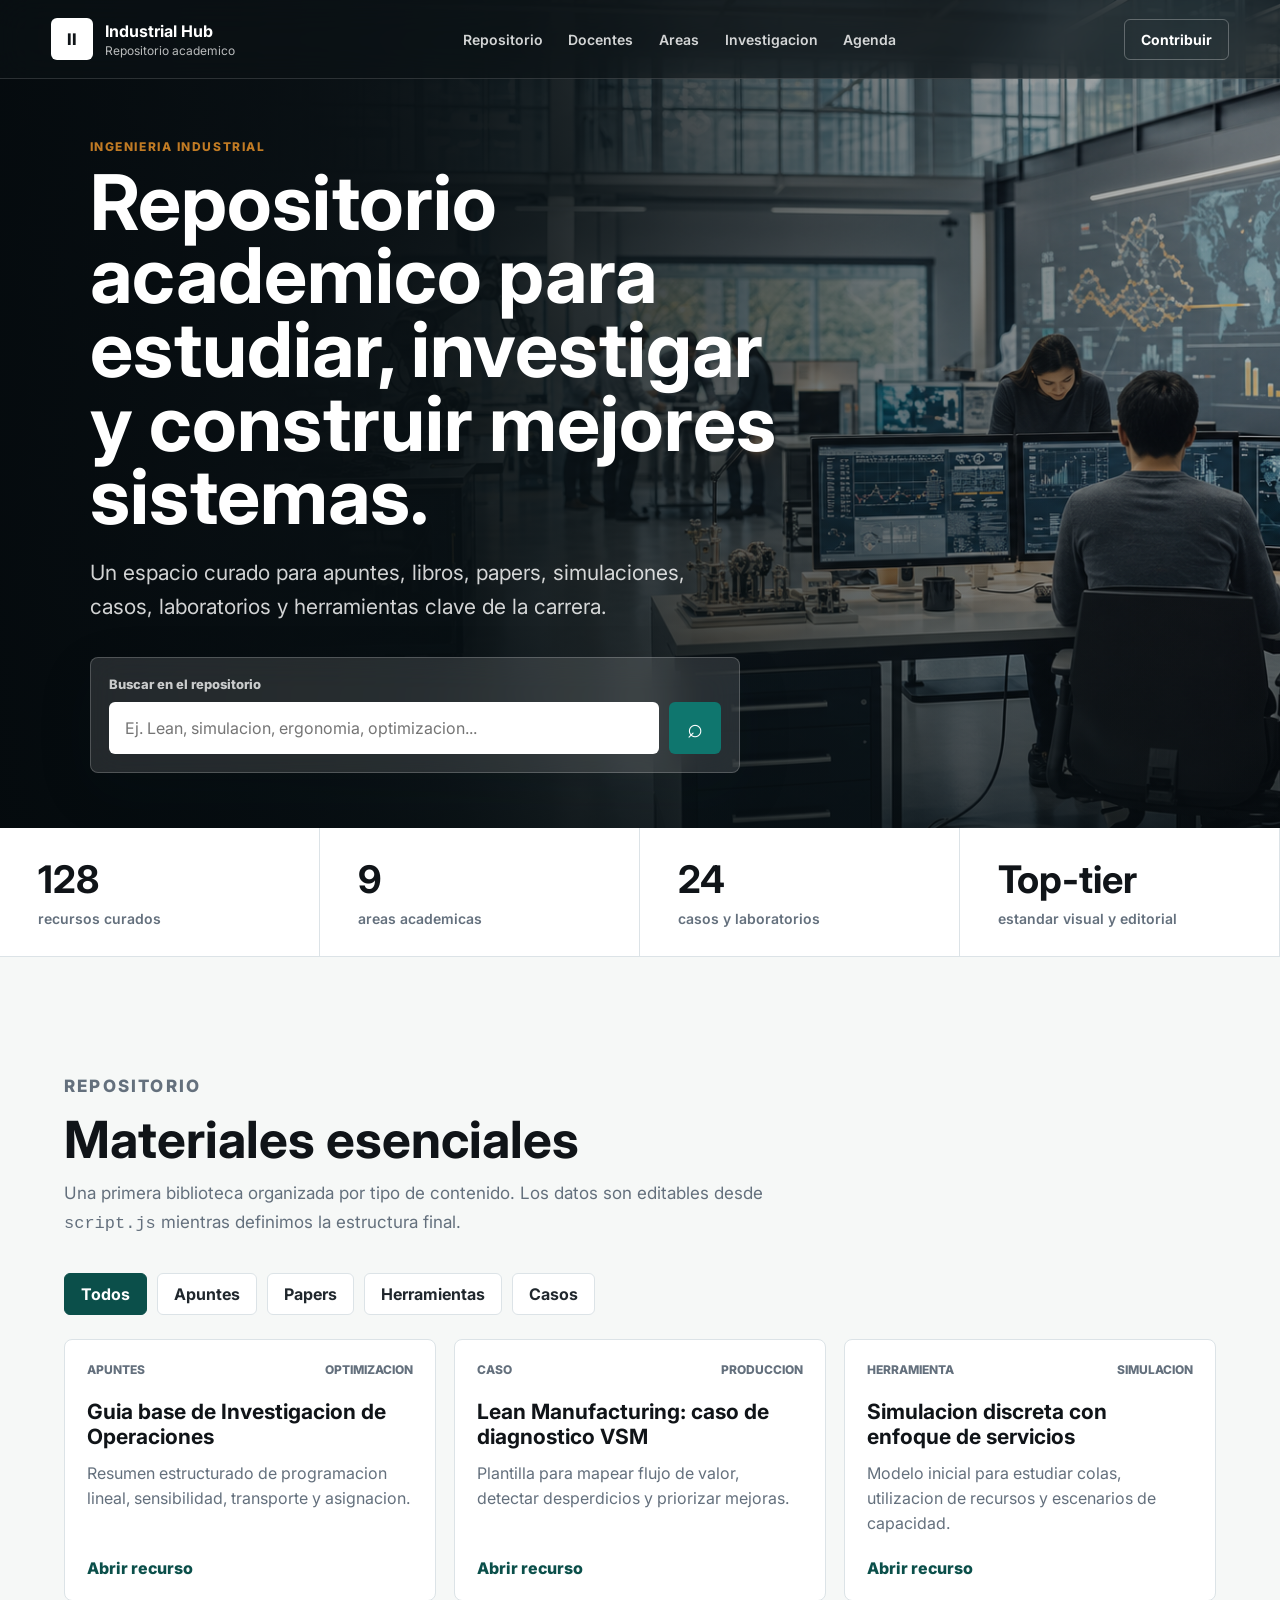
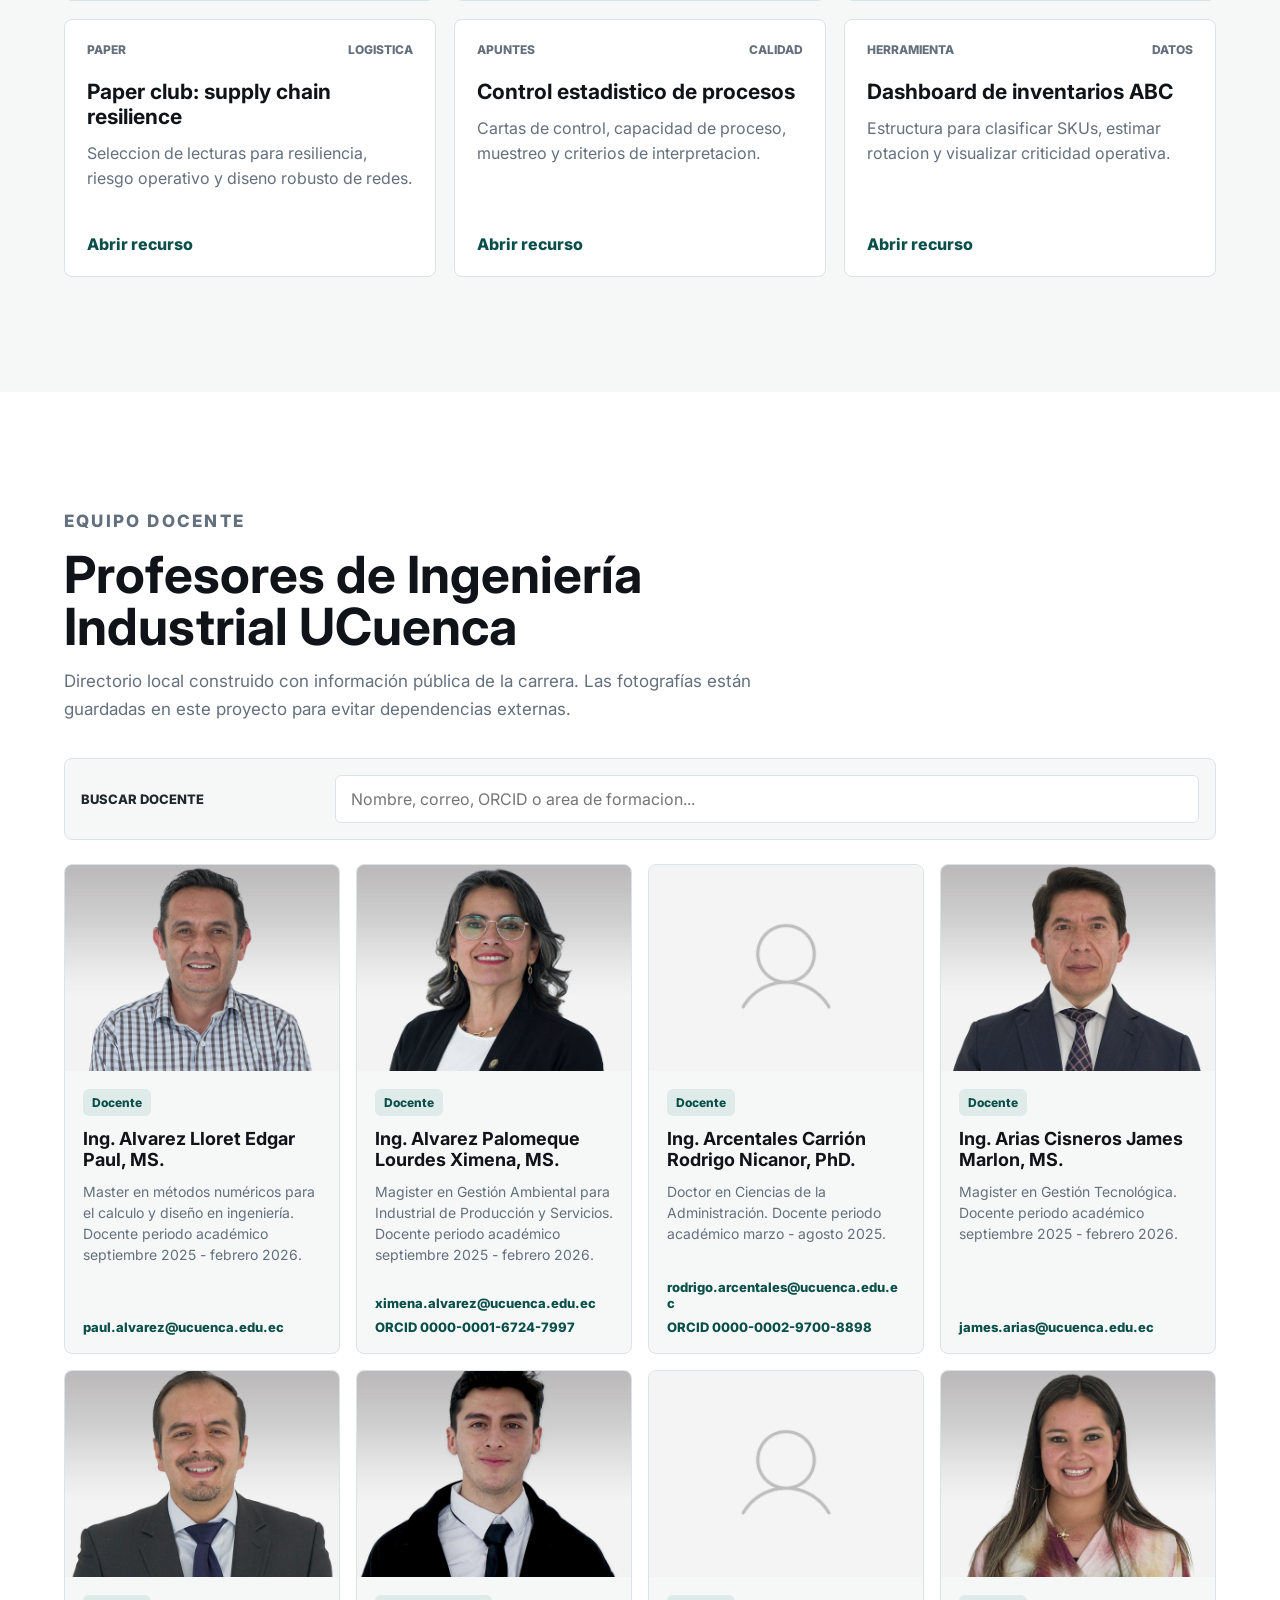
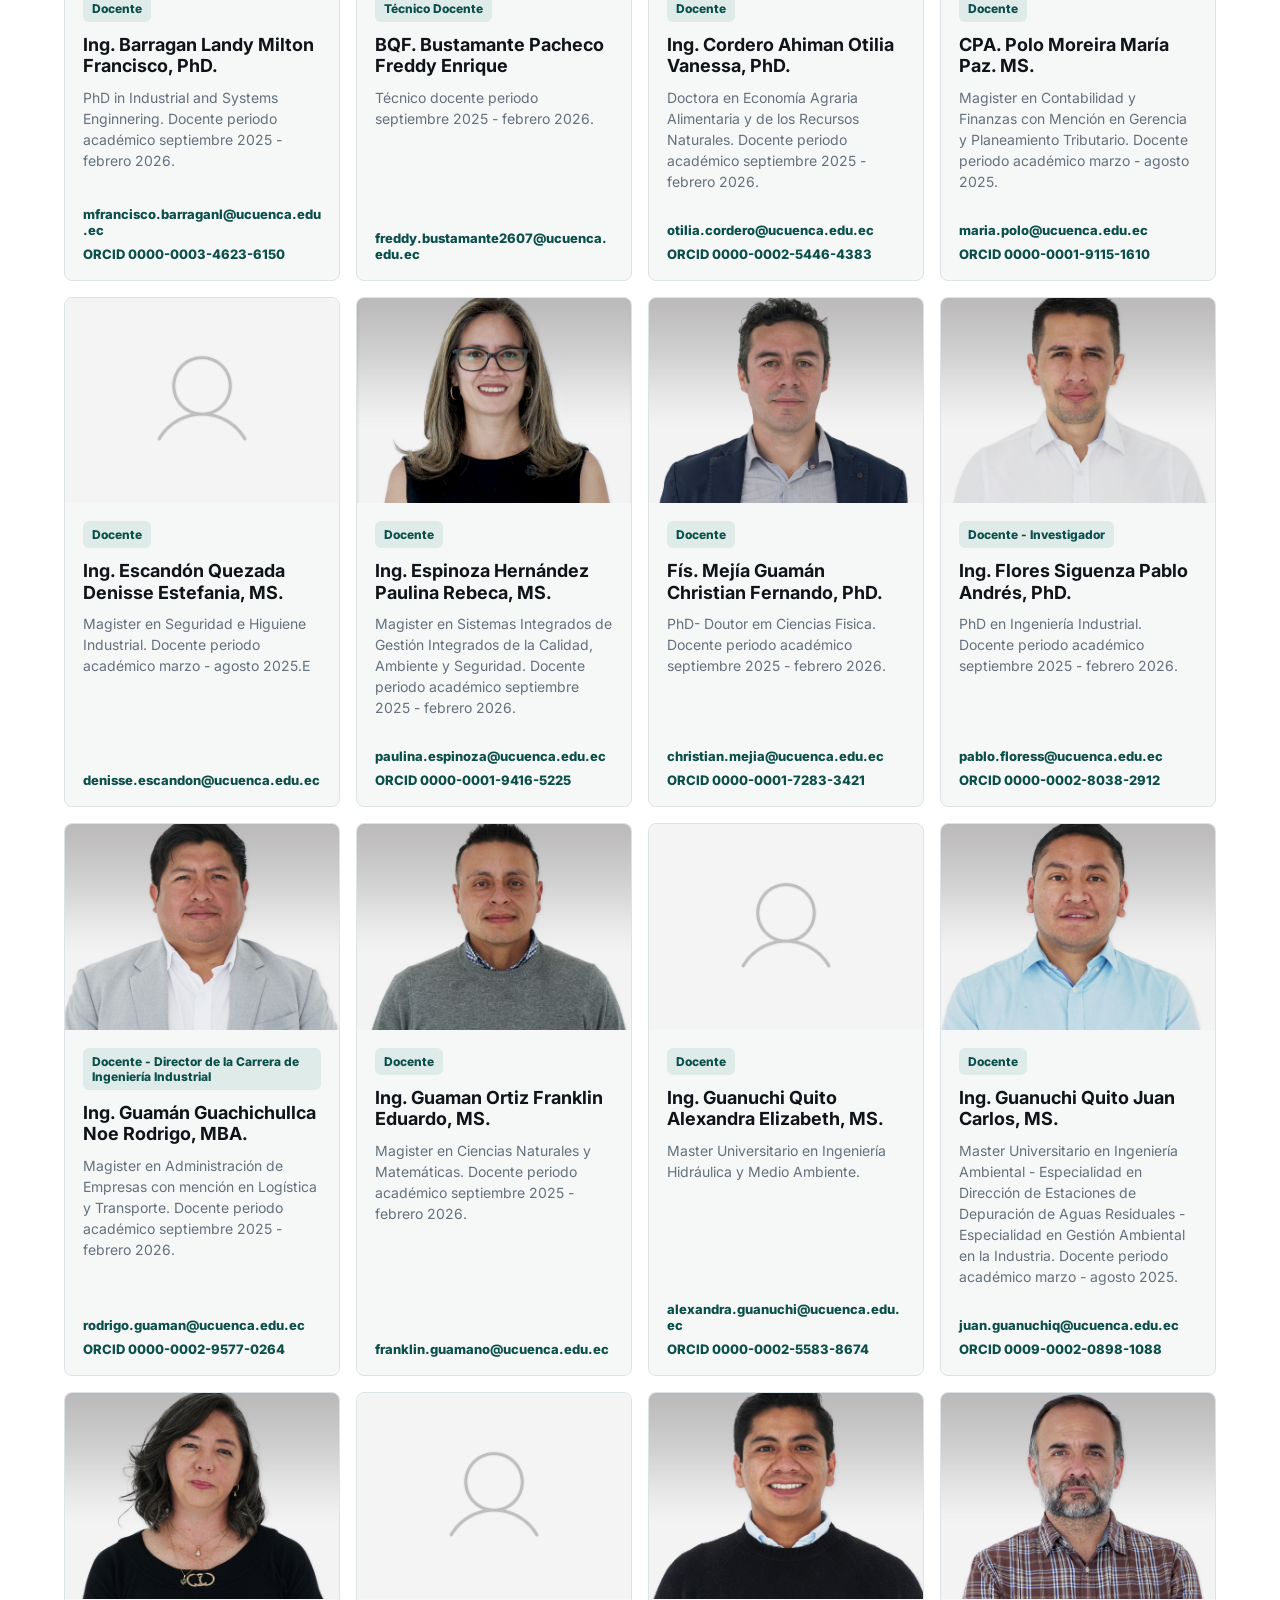
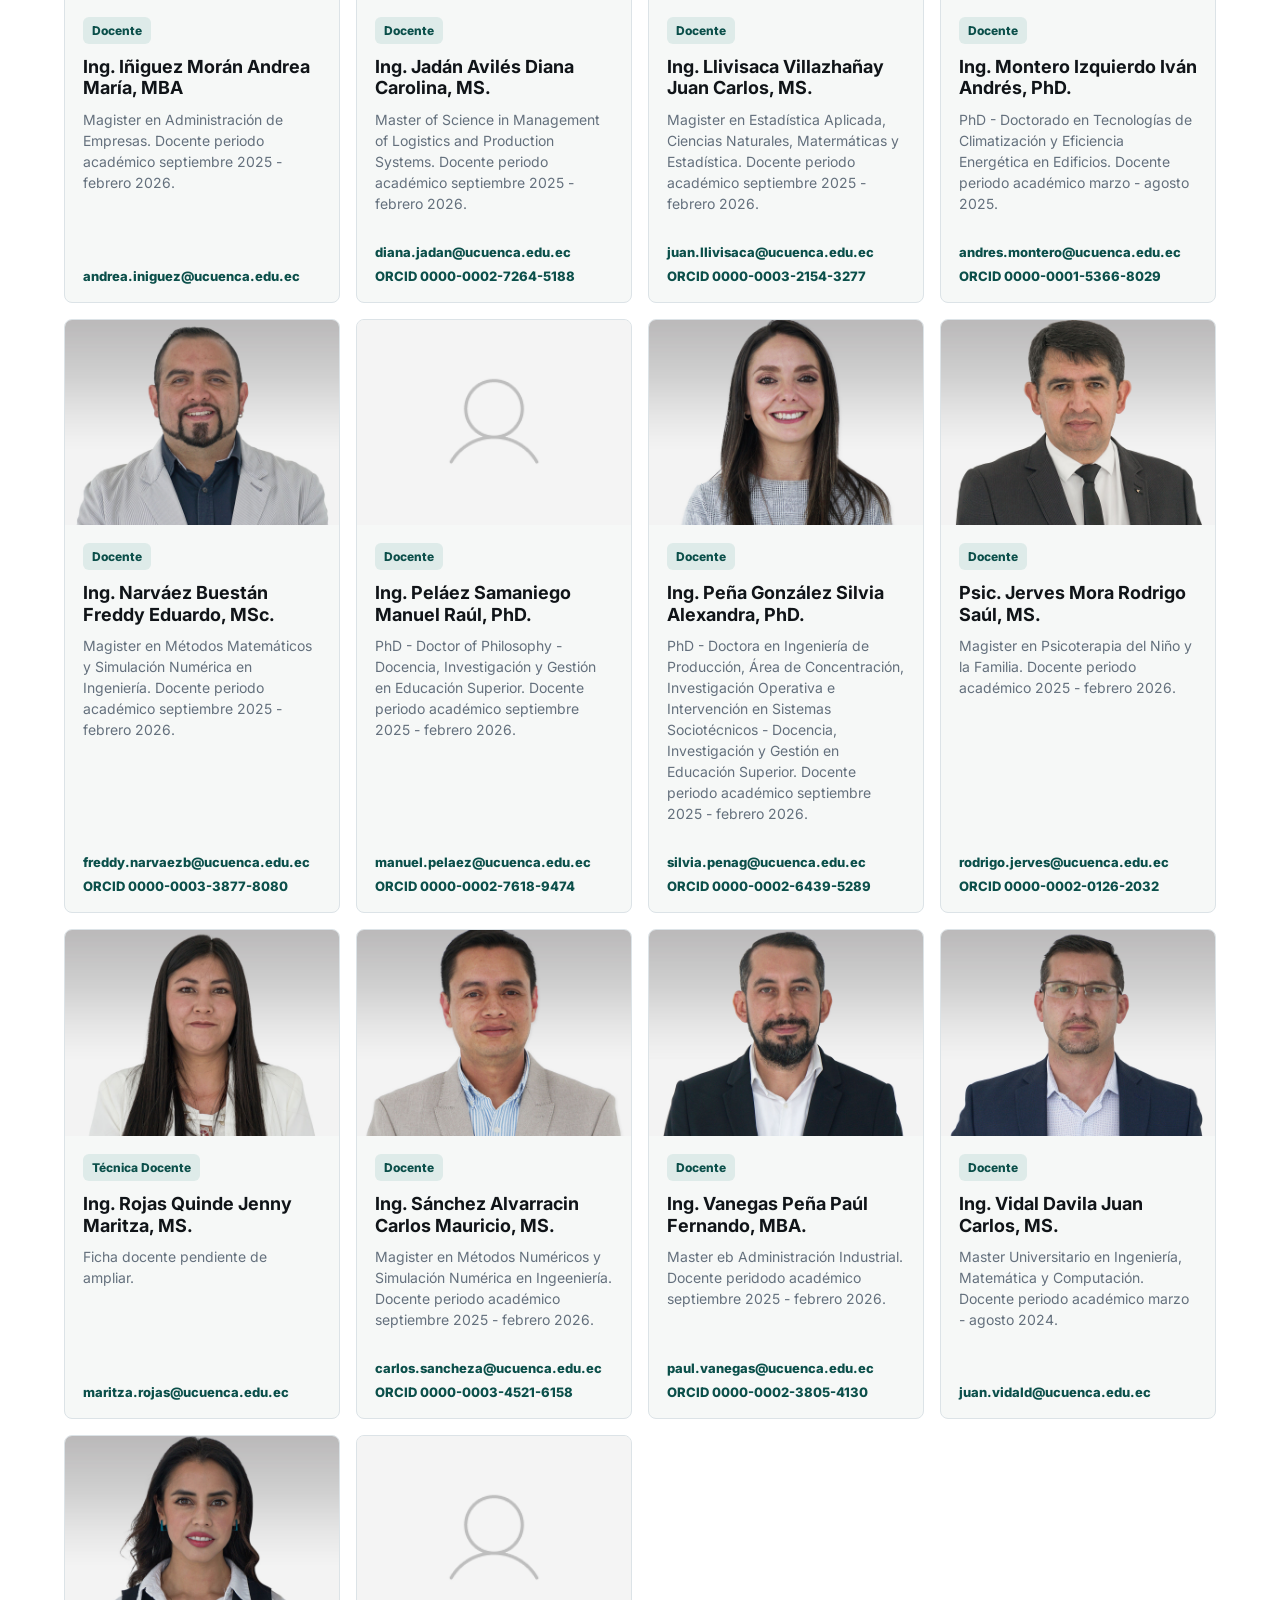
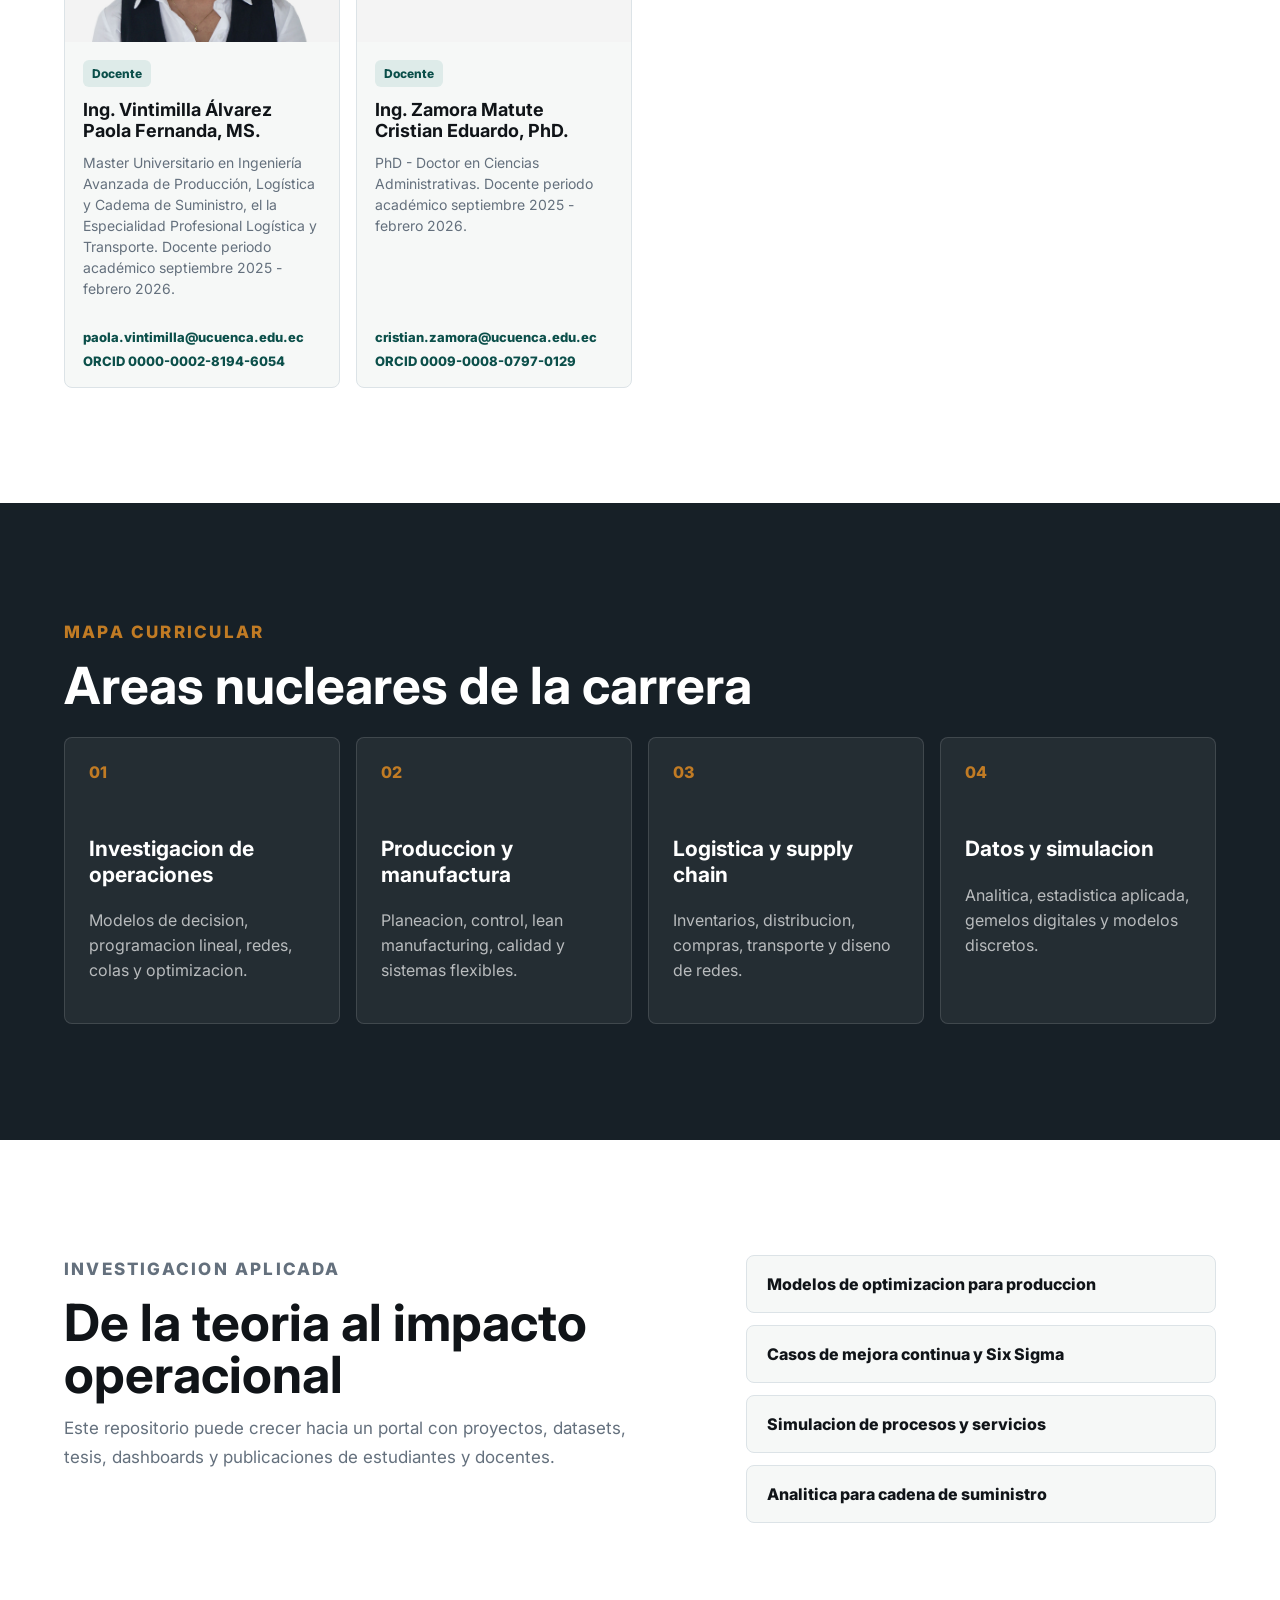
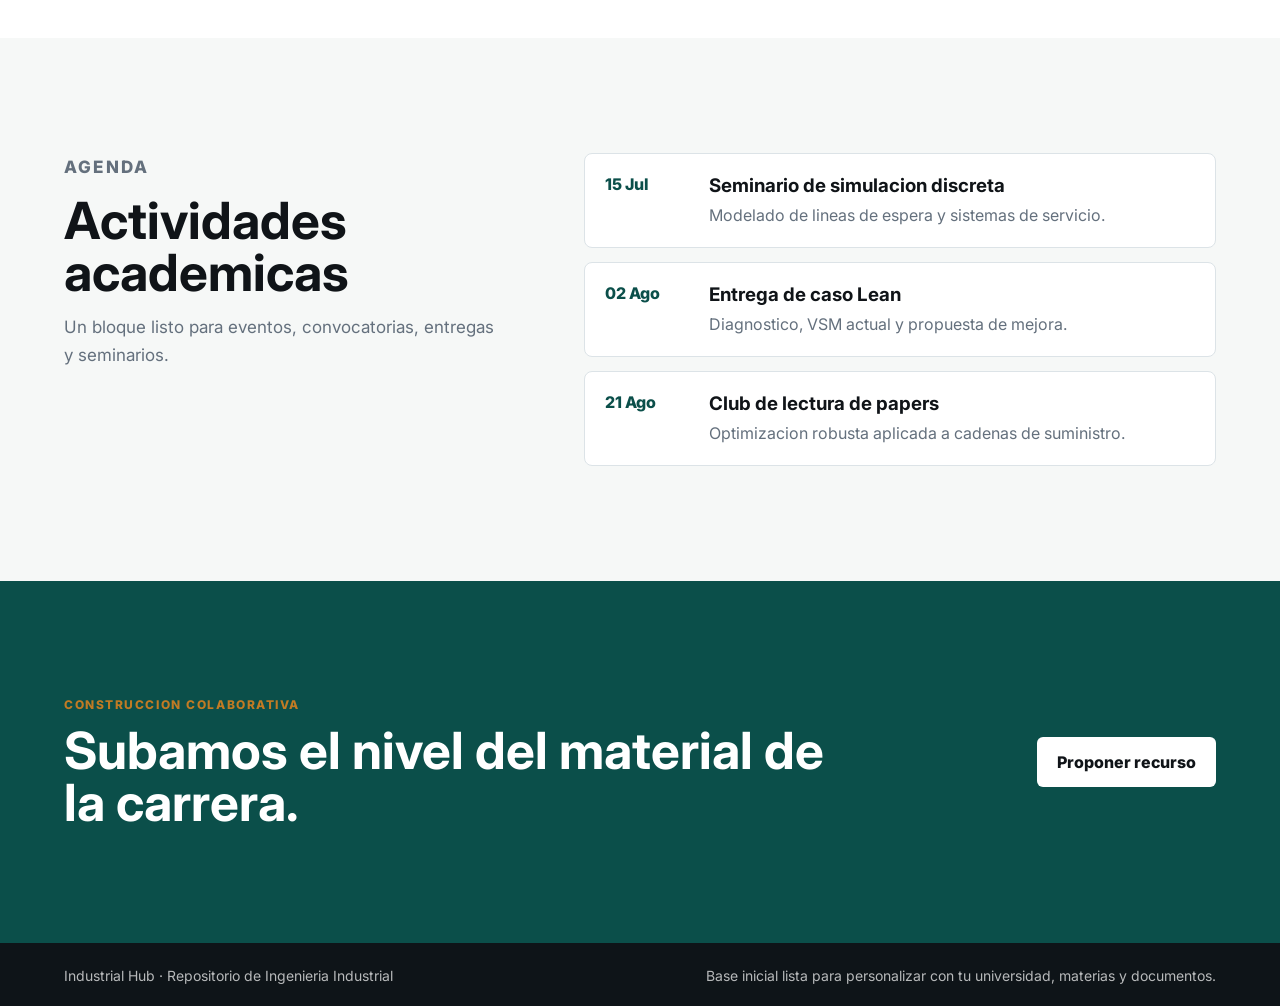
==== index.html @ 195be4e7 "Add files via upload" ====
<!doctype html>
<html lang="es">
  <head>
    <meta charset="UTF-8" />
    <meta name="viewport" content="width=device-width, initial-scale=1.0" />
    <title>Repositorio de Ingeniería Industrial</title>
    <link rel="preconnect" href="https://fonts.googleapis.com" />
    <link rel="preconnect" href="https://fonts.gstatic.com" crossorigin />
    <link
      href="https://fonts.googleapis.com/css2?family=Inter:wght@400;500;600;700;800&display=swap"
      rel="stylesheet"
    />
    <link rel="stylesheet" href="styles.css" />
  </head>
  <body>
    <header class="site-header">
      <a class="brand" href="#inicio" aria-label="Ir al inicio">
        <span class="brand-mark">II</span>
        <span>
          <strong>Industrial Hub</strong>
          <small>Repositorio academico</small>
        </span>
      </a>

      <nav class="main-nav" aria-label="Navegacion principal">
        <a href="#repositorio">Repositorio</a>
        <a href="#docentes">Docentes</a>
        <a href="#areas">Areas</a>
        <a href="#investigacion">Investigacion</a>
        <a href="#agenda">Agenda</a>
      </nav>

      <a class="header-action" href="#contribuir">Contribuir</a>
    </header>

    <main id="inicio">
      <section class="hero" aria-label="Inicio">
        <img
          class="hero-image"
          src="assets/industrial-lab-hero.png"
          alt="Laboratorio moderno de ingenieria industrial con analitica, sistemas productivos y colaboracion academica"
        />
        <div class="hero-overlay"></div>
        <div class="hero-content">
          <p class="kicker">Ingenieria Industrial</p>
          <h1>Repositorio academico para estudiar, investigar y construir mejores sistemas.</h1>
          <p class="hero-copy">
            Un espacio curado para apuntes, libros, papers, simulaciones, casos,
            laboratorios y herramientas clave de la carrera.
          </p>

          <form class="search-panel" id="searchForm">
            <label for="resourceSearch">Buscar en el repositorio</label>
            <div class="search-row">
              <input
                id="resourceSearch"
                type="search"
                placeholder="Ej. Lean, simulacion, ergonomia, optimizacion..."
                autocomplete="off"
              />
              <button type="submit" aria-label="Buscar">
                <span aria-hidden="true">⌕</span>
              </button>
            </div>
          </form>
        </div>
      </section>

      <section class="metrics-band" aria-label="Indicadores del repositorio">
        <article>
          <strong>128</strong>
          <span>recursos curados</span>
        </article>
        <article>
          <strong>9</strong>
          <span>areas academicas</span>
        </article>
        <article>
          <strong>24</strong>
          <span>casos y laboratorios</span>
        </article>
        <article>
          <strong>Top-tier</strong>
          <span>estandar visual y editorial</span>
        </article>
      </section>

      <section class="section-wrap" id="repositorio">
        <div class="section-heading">
          <p class="kicker">Repositorio</p>
          <h2>Materiales esenciales</h2>
          <p>
            Una primera biblioteca organizada por tipo de contenido. Los datos son
            editables desde <code>script.js</code> mientras definimos la estructura final.
          </p>
        </div>

        <div class="filter-bar" aria-label="Filtros de recursos">
          <button class="filter active" data-filter="todos">Todos</button>
          <button class="filter" data-filter="apuntes">Apuntes</button>
          <button class="filter" data-filter="paper">Papers</button>
          <button class="filter" data-filter="herramienta">Herramientas</button>
          <button class="filter" data-filter="caso">Casos</button>
        </div>

        <div class="resource-grid" id="resourceGrid"></div>
      </section>

      <section class="faculty-section" id="docentes">
        <div class="section-heading">
          <p class="kicker">Equipo docente</p>
          <h2>Profesores de Ingeniería Industrial UCuenca</h2>
          <p>
            Directorio local construido con información pública de la carrera. Las
            fotografías están guardadas en este proyecto para evitar dependencias externas.
          </p>
        </div>

        <div class="faculty-tools">
          <label for="facultySearch">Buscar docente</label>
          <input
            id="facultySearch"
            type="search"
            placeholder="Nombre, correo, ORCID o area de formacion..."
            autocomplete="off"
          />
        </div>

        <div class="faculty-grid" id="facultyGrid"></div>
      </section>

      <section class="areas-section" id="areas">
        <div class="section-heading compact">
          <p class="kicker">Mapa curricular</p>
          <h2>Areas nucleares de la carrera</h2>
        </div>

        <div class="area-grid">
          <article>
            <span>01</span>
            <h3>Investigacion de operaciones</h3>
            <p>Modelos de decision, programacion lineal, redes, colas y optimizacion.</p>
          </article>
          <article>
            <span>02</span>
            <h3>Produccion y manufactura</h3>
            <p>Planeacion, control, lean manufacturing, calidad y sistemas flexibles.</p>
          </article>
          <article>
            <span>03</span>
            <h3>Logistica y supply chain</h3>
            <p>Inventarios, distribucion, compras, transporte y diseno de redes.</p>
          </article>
          <article>
            <span>04</span>
            <h3>Datos y simulacion</h3>
            <p>Analitica, estadistica aplicada, gemelos digitales y modelos discretos.</p>
          </article>
        </div>
      </section>

      <section class="research-band" id="investigacion">
        <div>
          <p class="kicker">Investigacion aplicada</p>
          <h2>De la teoria al impacto operacional</h2>
          <p>
            Este repositorio puede crecer hacia un portal con proyectos, datasets,
            tesis, dashboards y publicaciones de estudiantes y docentes.
          </p>
        </div>
        <div class="research-list">
          <a href="#repositorio">Modelos de optimizacion para produccion</a>
          <a href="#repositorio">Casos de mejora continua y Six Sigma</a>
          <a href="#repositorio">Simulacion de procesos y servicios</a>
          <a href="#repositorio">Analitica para cadena de suministro</a>
        </div>
      </section>

      <section class="section-wrap two-column" id="agenda">
        <div class="section-heading">
          <p class="kicker">Agenda</p>
          <h2>Actividades academicas</h2>
          <p>Un bloque listo para eventos, convocatorias, entregas y seminarios.</p>
        </div>

        <div class="timeline">
          <article>
            <time datetime="2026-07-15">15 Jul</time>
            <div>
              <h3>Seminario de simulacion discreta</h3>
              <p>Modelado de lineas de espera y sistemas de servicio.</p>
            </div>
          </article>
          <article>
            <time datetime="2026-08-02">02 Ago</time>
            <div>
              <h3>Entrega de caso Lean</h3>
              <p>Diagnostico, VSM actual y propuesta de mejora.</p>
            </div>
          </article>
          <article>
            <time datetime="2026-08-21">21 Ago</time>
            <div>
              <h3>Club de lectura de papers</h3>
              <p>Optimizacion robusta aplicada a cadenas de suministro.</p>
            </div>
          </article>
        </div>
      </section>

      <section class="contribute" id="contribuir">
        <div>
          <p class="kicker">Construccion colaborativa</p>
          <h2>Subamos el nivel del material de la carrera.</h2>
        </div>
        <a href="mailto:repositorio.industrial@example.com">Proponer recurso</a>
      </section>
    </main>

    <footer class="site-footer">
      <p>Industrial Hub · Repositorio de Ingenieria Industrial</p>
      <p>Base inicial lista para personalizar con tu universidad, materias y documentos.</p>
    </footer>

    <script src="script.js"></script>
  </body>
</html>
---- styles.css ----
:root {
  --ink: #101418;
  --muted: #64707d;
  --line: #dce3e7;
  --paper: #f6f8f7;
  --white: #ffffff;
  --teal: #0f766e;
  --teal-dark: #0b4f4a;
  --amber: #c17b24;
  --graphite: #20272d;
  --shadow: 0 18px 55px rgba(11, 22, 30, 0.12);
}

* {
  box-sizing: border-box;
}

html {
  scroll-behavior: smooth;
}

body {
  margin: 0;
  font-family: Inter, system-ui, -apple-system, BlinkMacSystemFont, "Segoe UI", sans-serif;
  color: var(--ink);
  background: var(--paper);
}

a {
  color: inherit;
  text-decoration: none;
}

.site-header {
  position: fixed;
  z-index: 20;
  top: 0;
  left: 0;
  right: 0;
  display: flex;
  align-items: center;
  justify-content: space-between;
  gap: 24px;
  padding: 18px clamp(20px, 4vw, 56px);
  color: var(--white);
  background: rgba(12, 18, 22, 0.62);
  border-bottom: 1px solid rgba(255, 255, 255, 0.14);
  backdrop-filter: blur(18px);
}

.brand {
  display: inline-flex;
  align-items: center;
  gap: 12px;
  min-width: max-content;
}

.brand-mark {
  display: grid;
  place-items: center;
  width: 42px;
  height: 42px;
  font-weight: 800;
  color: var(--ink);
  background: var(--white);
  border-radius: 6px;
}

.brand strong,
.brand small {
  display: block;
}

.brand small {
  margin-top: 2px;
  color: rgba(255, 255, 255, 0.72);
  font-size: 12px;
}

.main-nav {
  display: flex;
  align-items: center;
  gap: clamp(14px, 2vw, 30px);
  font-size: 14px;
  font-weight: 600;
  color: rgba(255, 255, 255, 0.82);
}

.main-nav a:hover,
.header-action:hover {
  color: var(--white);
}

.header-action {
  padding: 11px 16px;
  border: 1px solid rgba(255, 255, 255, 0.28);
  border-radius: 6px;
  font-size: 14px;
  font-weight: 700;
}

.hero {
  position: relative;
  min-height: 92vh;
  display: grid;
  align-items: center;
  overflow: hidden;
  color: var(--white);
}

.hero-image,
.hero-overlay {
  position: absolute;
  inset: 0;
}

.hero-image {
  width: 100%;
  height: 100%;
  object-fit: cover;
}

.hero-overlay {
  background:
    linear-gradient(90deg, rgba(4, 10, 13, 0.92) 0%, rgba(9, 18, 21, 0.76) 42%, rgba(9, 18, 21, 0.2) 100%),
    linear-gradient(0deg, rgba(4, 10, 13, 0.55) 0%, rgba(4, 10, 13, 0) 42%);
}

.hero-content {
  position: relative;
  z-index: 2;
  width: min(760px, calc(100% - 40px));
  margin-left: clamp(20px, 7vw, 96px);
  padding-top: 84px;
}

.kicker {
  margin: 0 0 12px;
  color: var(--amber);
  font-size: 12px;
  font-weight: 800;
  letter-spacing: 0.13em;
  text-transform: uppercase;
}

h1,
h2,
h3,
p {
  margin-top: 0;
}

h1 {
  max-width: 720px;
  margin-bottom: 22px;
  font-size: clamp(44px, 6vw, 78px);
  line-height: 0.96;
  letter-spacing: 0;
}

.hero-copy {
  max-width: 620px;
  margin-bottom: 34px;
  color: rgba(255, 255, 255, 0.82);
  font-size: clamp(17px, 2vw, 21px);
  line-height: 1.6;
}

.search-panel {
  width: min(650px, 100%);
  padding: 18px;
  background: rgba(255, 255, 255, 0.12);
  border: 1px solid rgba(255, 255, 255, 0.2);
  border-radius: 8px;
  box-shadow: var(--shadow);
  backdrop-filter: blur(16px);
}

.search-panel label {
  display: block;
  margin-bottom: 10px;
  font-size: 13px;
  font-weight: 800;
  color: rgba(255, 255, 255, 0.76);
}

.search-row {
  display: grid;
  grid-template-columns: 1fr 52px;
  gap: 10px;
}

.search-row input,
.search-row button {
  min-height: 52px;
  border: 0;
  border-radius: 6px;
}

.search-row input {
  width: 100%;
  padding: 0 16px;
  color: var(--ink);
  font: inherit;
}

.search-row button {
  display: grid;
  place-items: center;
  color: var(--white);
  background: var(--teal);
  cursor: pointer;
}

.search-row button span {
  font-size: 27px;
  line-height: 1;
}

.metrics-band {
  display: grid;
  grid-template-columns: repeat(4, 1fr);
  background: var(--white);
  border-bottom: 1px solid var(--line);
}

.metrics-band article {
  padding: 28px clamp(18px, 3vw, 44px);
  border-right: 1px solid var(--line);
}

.metrics-band strong {
  display: block;
  margin-bottom: 6px;
  font-size: clamp(26px, 3vw, 38px);
}

.metrics-band span {
  color: var(--muted);
  font-size: 14px;
  font-weight: 600;
}

.section-wrap,
.faculty-section,
.areas-section,
.research-band,
.contribute {
  padding: clamp(70px, 9vw, 118px) clamp(20px, 5vw, 72px);
}

.section-heading {
  max-width: 760px;
  margin-bottom: 34px;
}

.section-heading.compact {
  margin-bottom: 26px;
}

.section-heading h2,
.research-band h2,
.contribute h2 {
  margin-bottom: 14px;
  font-size: clamp(32px, 4vw, 54px);
  line-height: 1.02;
  letter-spacing: 0;
}

.section-heading p,
.research-band p {
  color: var(--muted);
  font-size: 17px;
  line-height: 1.7;
}

.filter-bar {
  display: flex;
  flex-wrap: wrap;
  gap: 10px;
  margin-bottom: 24px;
}

.filter {
  min-height: 42px;
  padding: 0 16px;
  color: var(--graphite);
  background: var(--white);
  border: 1px solid var(--line);
  border-radius: 6px;
  font: inherit;
  font-weight: 700;
  cursor: pointer;
}

.filter.active {
  color: var(--white);
  background: var(--teal-dark);
  border-color: var(--teal-dark);
}

.resource-grid {
  display: grid;
  grid-template-columns: repeat(3, minmax(0, 1fr));
  gap: 18px;
}

.resource-card,
.area-grid article,
.timeline article {
  background: var(--white);
  border: 1px solid var(--line);
  border-radius: 8px;
}

.resource-card {
  display: flex;
  flex-direction: column;
  min-height: 258px;
  padding: 22px;
  transition: transform 160ms ease, box-shadow 160ms ease;
}

.resource-card:hover {
  transform: translateY(-3px);
  box-shadow: var(--shadow);
}

.resource-meta {
  display: flex;
  justify-content: space-between;
  gap: 10px;
  margin-bottom: 22px;
  color: var(--muted);
  font-size: 12px;
  font-weight: 800;
  text-transform: uppercase;
}

.resource-card h3 {
  margin-bottom: 12px;
  font-size: 21px;
  line-height: 1.2;
}

.resource-card p {
  margin-bottom: 22px;
  color: var(--muted);
  line-height: 1.55;
}

.resource-card a {
  margin-top: auto;
  color: var(--teal-dark);
  font-weight: 800;
}

.areas-section {
  background: #172027;
  color: var(--white);
}

.areas-section .section-heading p {
  color: var(--amber);
}

.area-grid {
  display: grid;
  grid-template-columns: repeat(4, minmax(0, 1fr));
  gap: 16px;
}

.area-grid article {
  min-height: 250px;
  padding: 24px;
  color: var(--white);
  background: rgba(255, 255, 255, 0.06);
  border-color: rgba(255, 255, 255, 0.13);
}

.area-grid span {
  display: block;
  margin-bottom: 54px;
  color: var(--amber);
  font-weight: 800;
}

.area-grid h3 {
  font-size: 21px;
  line-height: 1.2;
}

.area-grid p {
  color: rgba(255, 255, 255, 0.68);
  line-height: 1.58;
}

.research-band {
  display: grid;
  grid-template-columns: minmax(0, 0.9fr) minmax(320px, 0.7fr);
  gap: clamp(34px, 6vw, 80px);
  align-items: start;
  background: var(--white);
}

.research-list {
  display: grid;
  gap: 12px;
}

.research-list a {
  padding: 18px 20px;
  background: var(--paper);
  border: 1px solid var(--line);
  border-radius: 8px;
  font-weight: 800;
}

.two-column {
  display: grid;
  grid-template-columns: minmax(0, 0.7fr) minmax(320px, 1fr);
  gap: clamp(32px, 6vw, 80px);
}

.timeline {
  display: grid;
  gap: 14px;
}

.timeline article {
  display: grid;
  grid-template-columns: 86px 1fr;
  gap: 18px;
  padding: 20px;
}

.timeline time {
  color: var(--teal-dark);
  font-weight: 800;
}

.timeline h3 {
  margin-bottom: 6px;
}

.timeline p {
  margin-bottom: 0;
  color: var(--muted);
  line-height: 1.5;
}

.contribute {
  display: flex;
  align-items: center;
  justify-content: space-between;
  gap: 24px;
  color: var(--white);
  background: var(--teal-dark);
}

.contribute h2 {
  max-width: 760px;
  margin-bottom: 0;
}

.contribute a {
  min-width: max-content;
  padding: 15px 20px;
  color: var(--ink);
  background: var(--white);
  border-radius: 6px;
  font-weight: 800;
}

.site-footer {
  display: flex;
  justify-content: space-between;
  gap: 20px;
  padding: 24px clamp(20px, 5vw, 72px);
  color: rgba(255, 255, 255, 0.7);
  background: #0e1418;
  font-size: 14px;
}

.site-footer p {
  margin: 0;
}

.empty-state {
  grid-column: 1 / -1;
  padding: 34px;
  color: var(--muted);
  background: var(--white);
  border: 1px dashed var(--line);
  border-radius: 8px;
  font-weight: 700;
}

.faculty-section {
  background: var(--white);
}

.faculty-tools {
  display: grid;
  grid-template-columns: minmax(180px, 240px) minmax(0, 1fr);
  gap: 14px;
  align-items: center;
  margin-bottom: 24px;
  padding: 16px;
  background: var(--paper);
  border: 1px solid var(--line);
  border-radius: 8px;
}

.faculty-tools label {
  color: var(--graphite);
  font-size: 13px;
  font-weight: 800;
  text-transform: uppercase;
}

.faculty-tools input {
  width: 100%;
  min-height: 48px;
  padding: 0 15px;
  color: var(--ink);
  background: var(--white);
  border: 1px solid var(--line);
  border-radius: 6px;
  font: inherit;
}

.faculty-grid {
  display: grid;
  grid-template-columns: repeat(4, minmax(0, 1fr));
  gap: 16px;
}

.faculty-card {
  display: flex;
  flex-direction: column;
  overflow: hidden;
  min-height: 430px;
  background: var(--paper);
  border: 1px solid var(--line);
  border-radius: 8px;
}

.faculty-card img {
  width: 100%;
  aspect-ratio: 4 / 3;
  object-fit: cover;
  background: #d7dee1;
}

.faculty-card__content {
  display: flex;
  flex: 1;
  flex-direction: column;
  padding: 18px;
}

.faculty-role {
  width: fit-content;
  margin-bottom: 12px;
  padding: 6px 9px;
  color: var(--teal-dark);
  background: rgba(15, 118, 110, 0.1);
  border-radius: 6px;
  font-size: 12px;
  font-weight: 800;
}

.faculty-card h3 {
  margin-bottom: 10px;
  font-size: 18px;
  line-height: 1.2;
}

.faculty-card p {
  color: var(--muted);
  font-size: 14px;
  line-height: 1.5;
}

.faculty-card__meta {
  display: grid;
  gap: 8px;
  margin-top: auto;
  padding-top: 16px;
}

.faculty-card__meta a,
.faculty-card__meta span {
  color: var(--teal-dark);
  font-size: 13px;
  font-weight: 800;
  overflow-wrap: anywhere;
}

@media (max-width: 960px) {
  .site-header {
    position: absolute;
    align-items: flex-start;
  }

  .main-nav {
    display: none;
  }

  .hero {
    min-height: 860px;
  }

  .metrics-band,
  .resource-grid,
  .faculty-grid,
  .area-grid,
  .research-band,
  .two-column {
    grid-template-columns: 1fr 1fr;
  }

  .research-band,
  .two-column {
    gap: 34px;
  }
}

@media (max-width: 680px) {
  .site-header {
    padding: 14px 18px;
  }

  .header-action {
    display: none;
  }

  .hero {
    min-height: 790px;
  }

  .hero-content {
    width: calc(100% - 32px);
    margin-left: 16px;
  }

  h1 {
    font-size: 42px;
  }

  .search-row {
    grid-template-columns: 1fr;
  }

  .metrics-band,
  .resource-grid,
  .faculty-grid,
  .area-grid,
  .research-band,
  .two-column {
    grid-template-columns: 1fr;
  }

  .faculty-tools {
    grid-template-columns: 1fr;
  }

  .metrics-band article {
    border-right: 0;
    border-bottom: 1px solid var(--line);
  }

  .timeline article {
    grid-template-columns: 1fr;
  }

  .contribute,
  .site-footer {
    align-items: flex-start;
    flex-direction: column;
  }
}
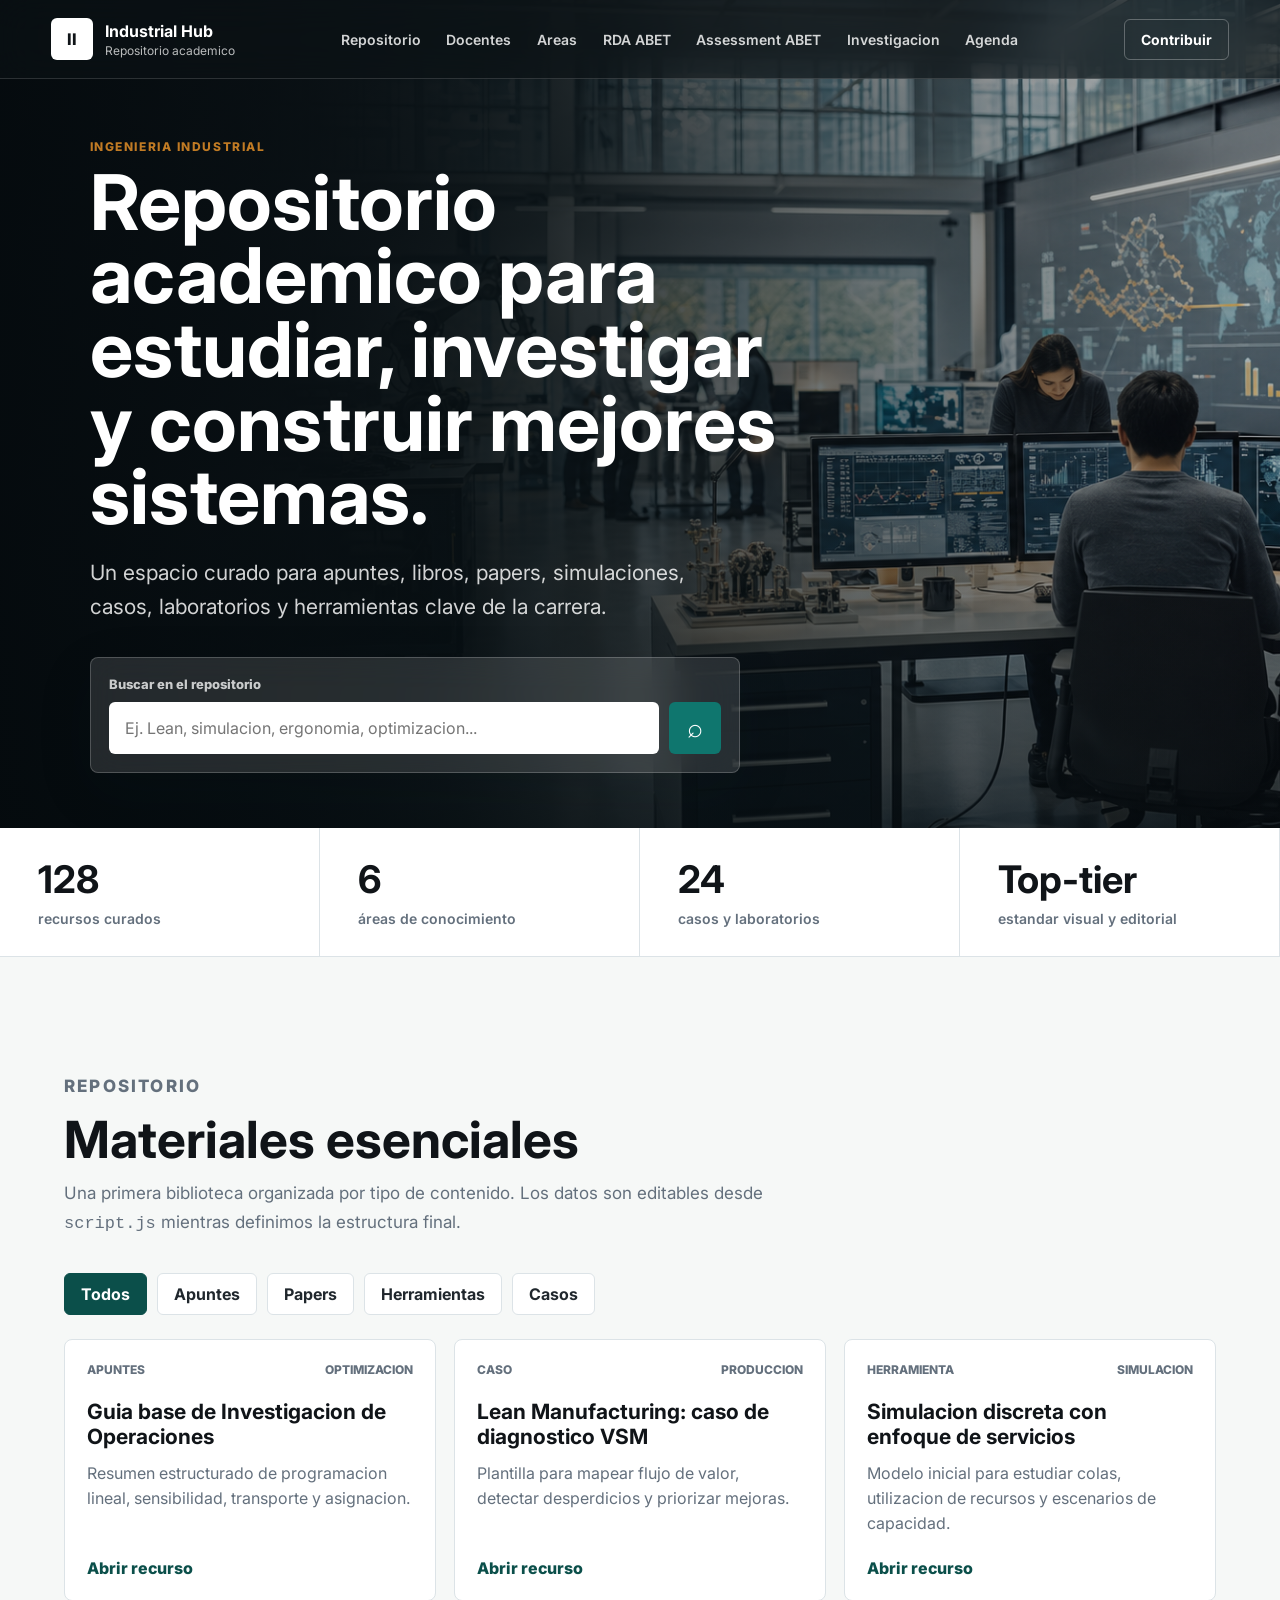
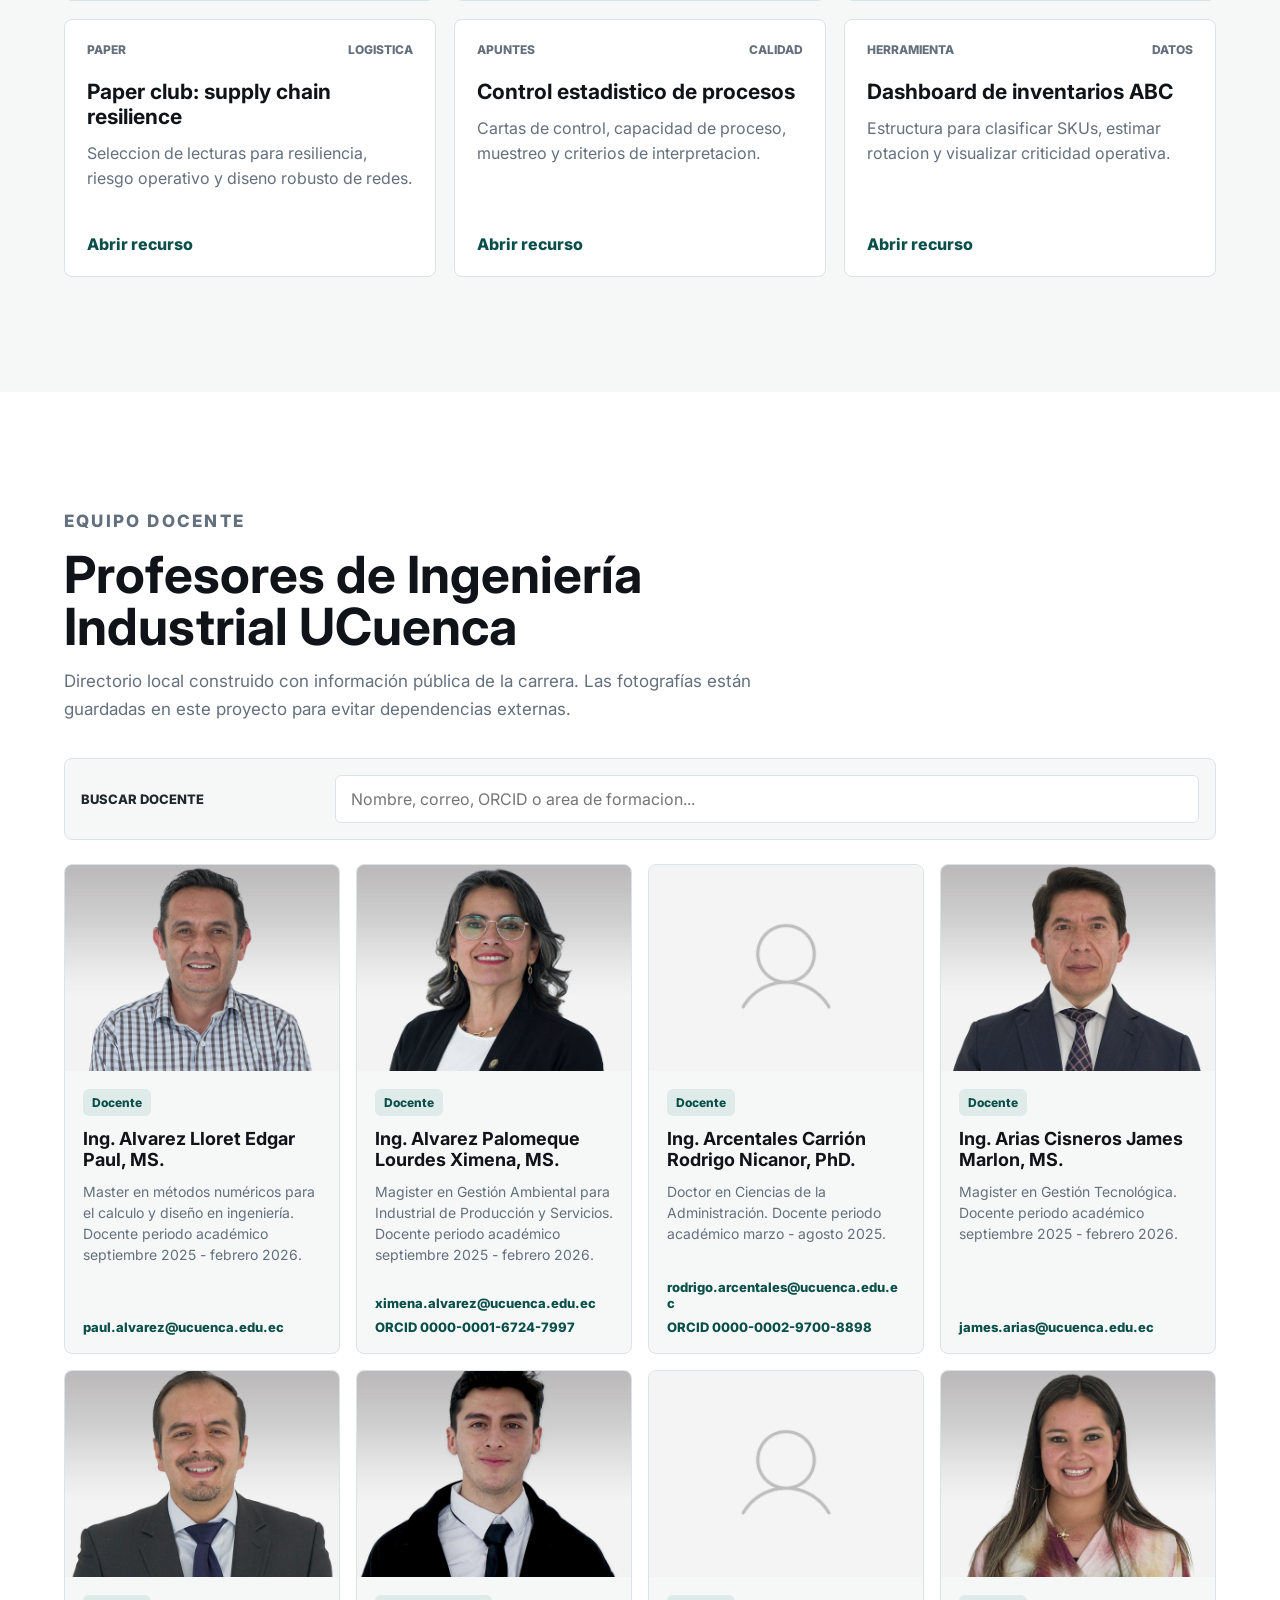
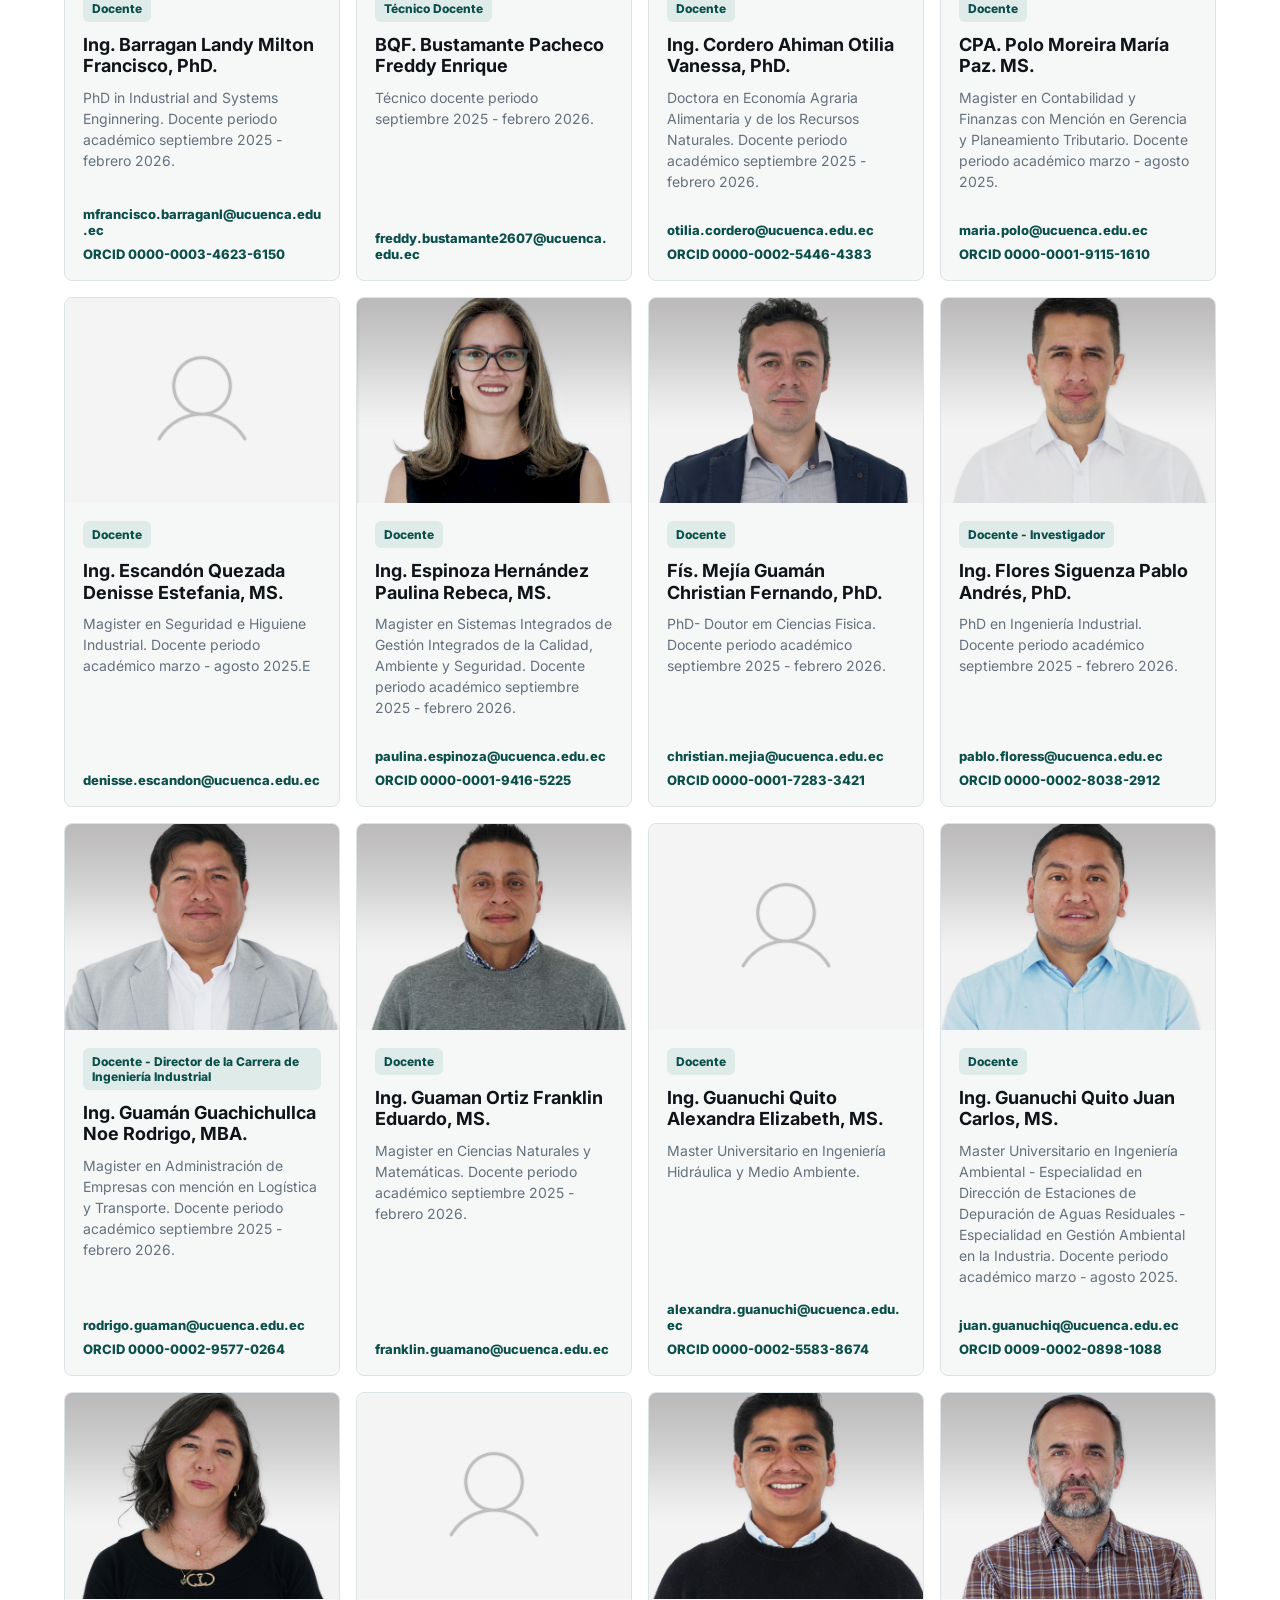
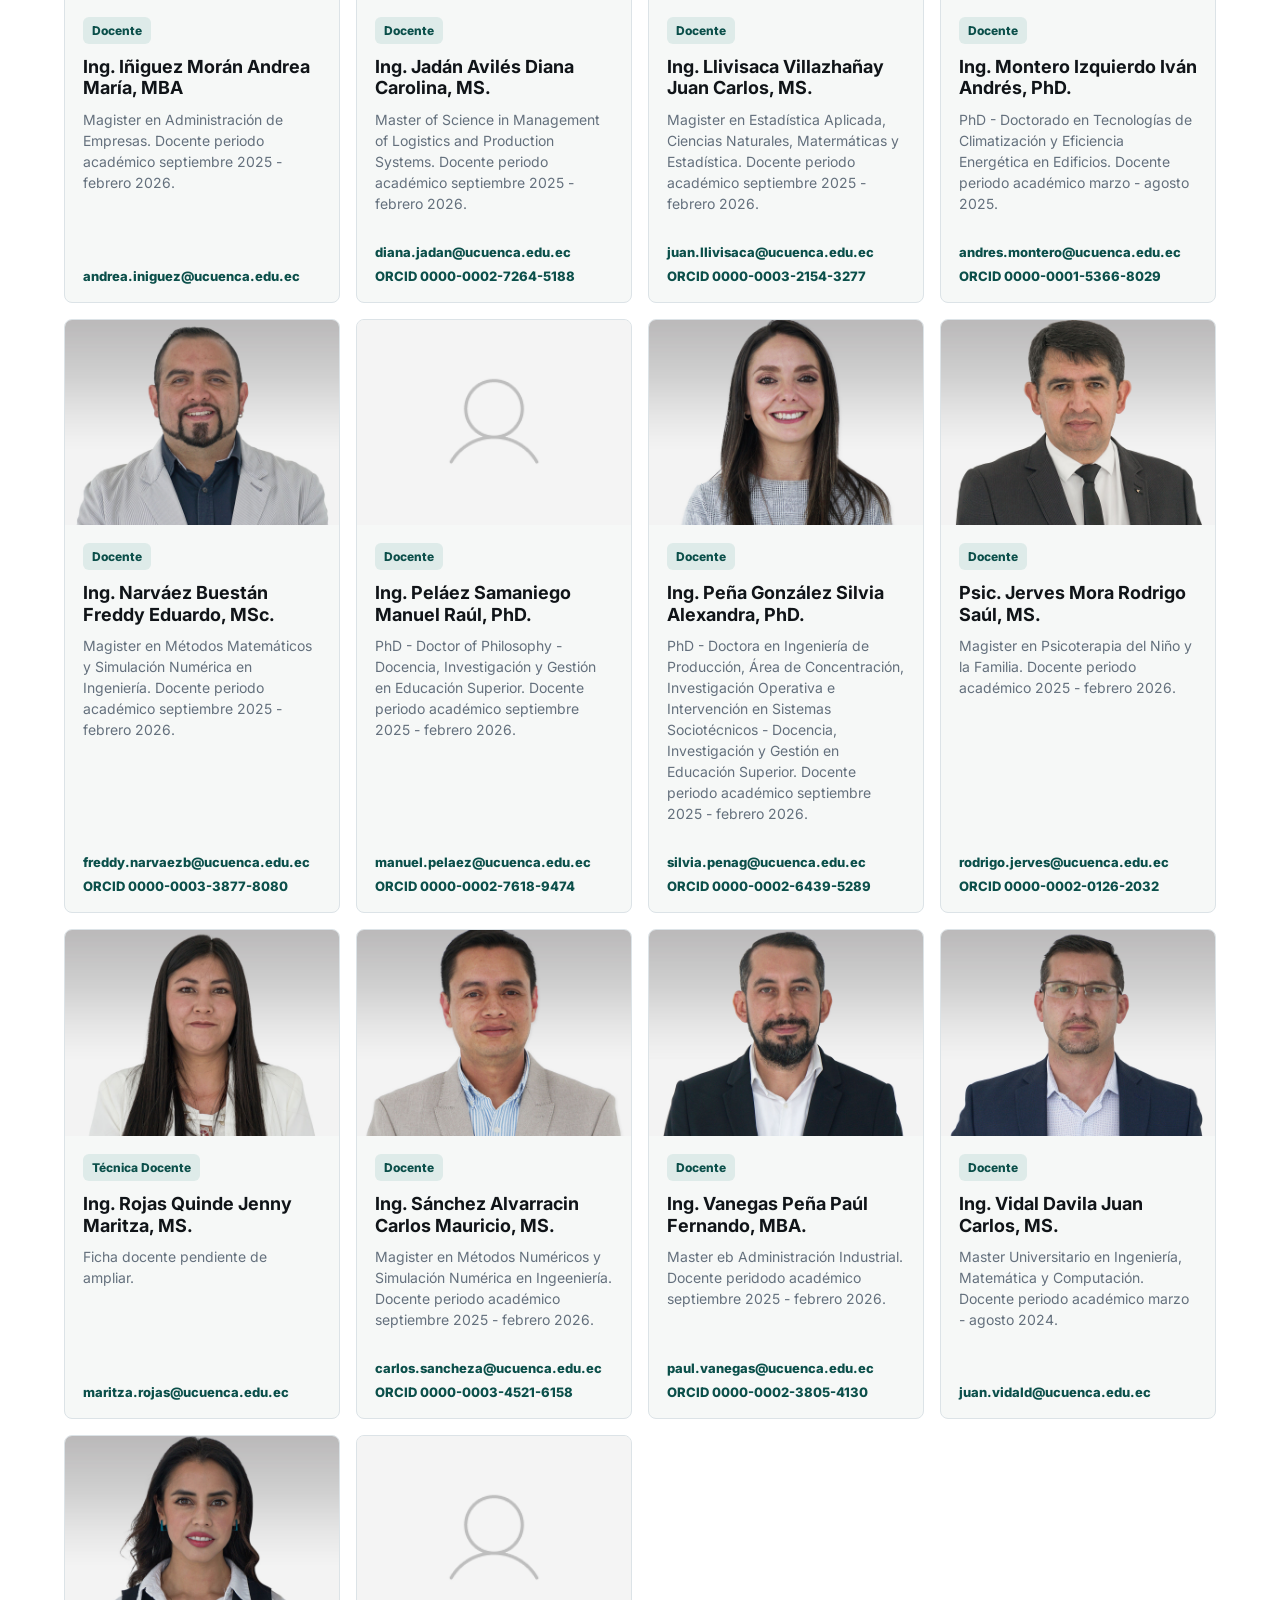
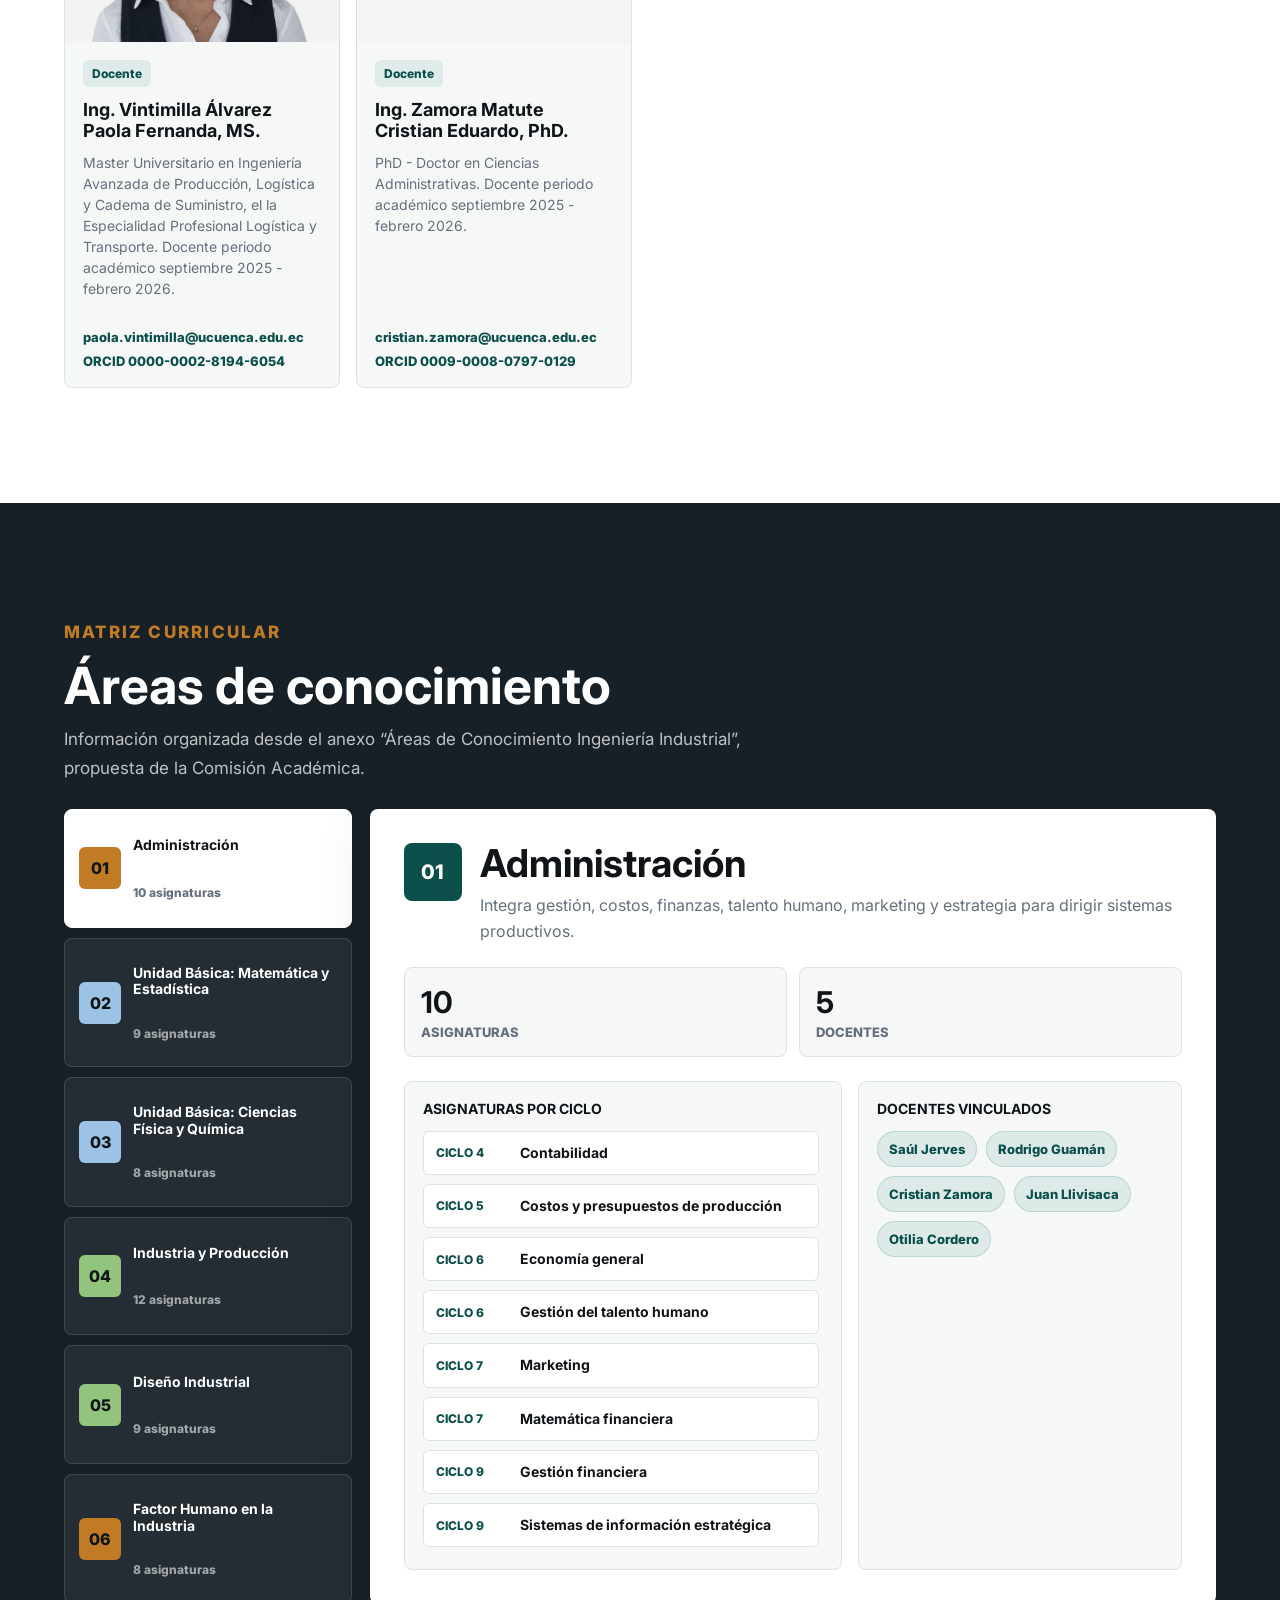
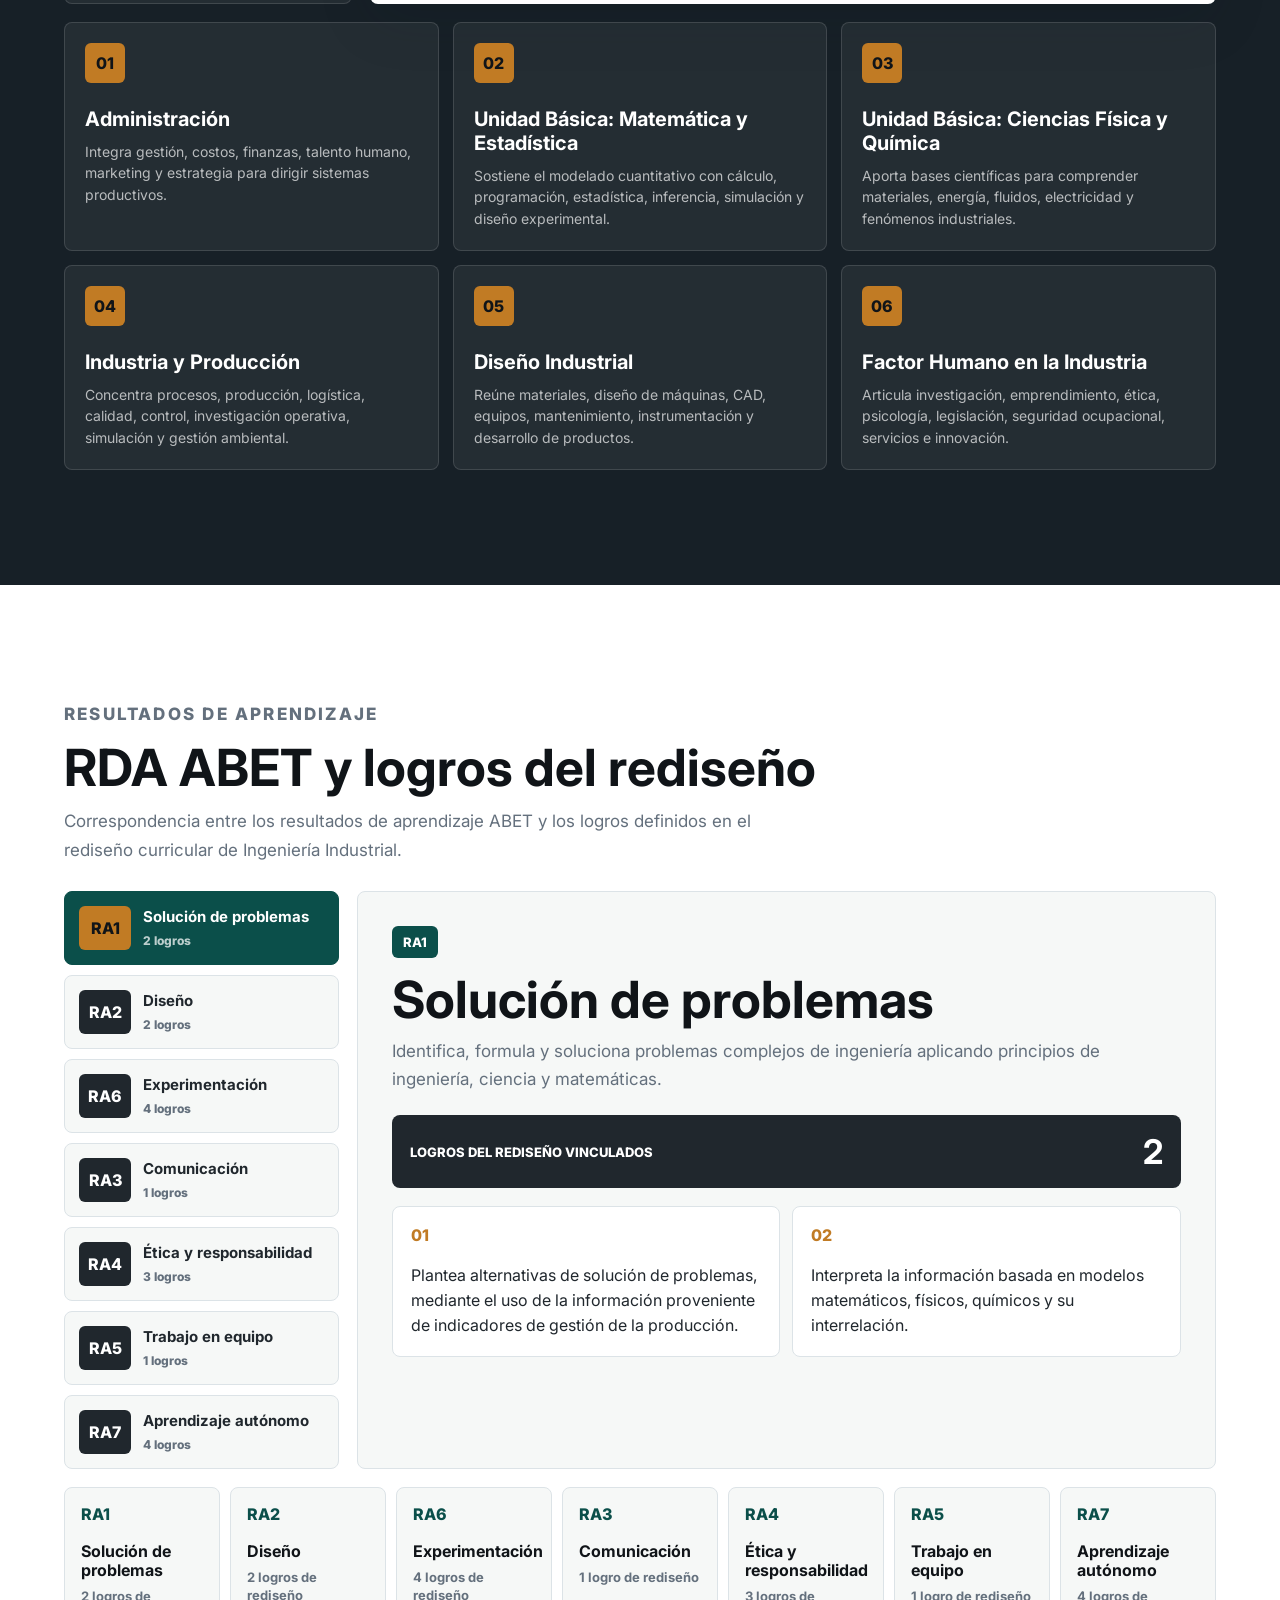
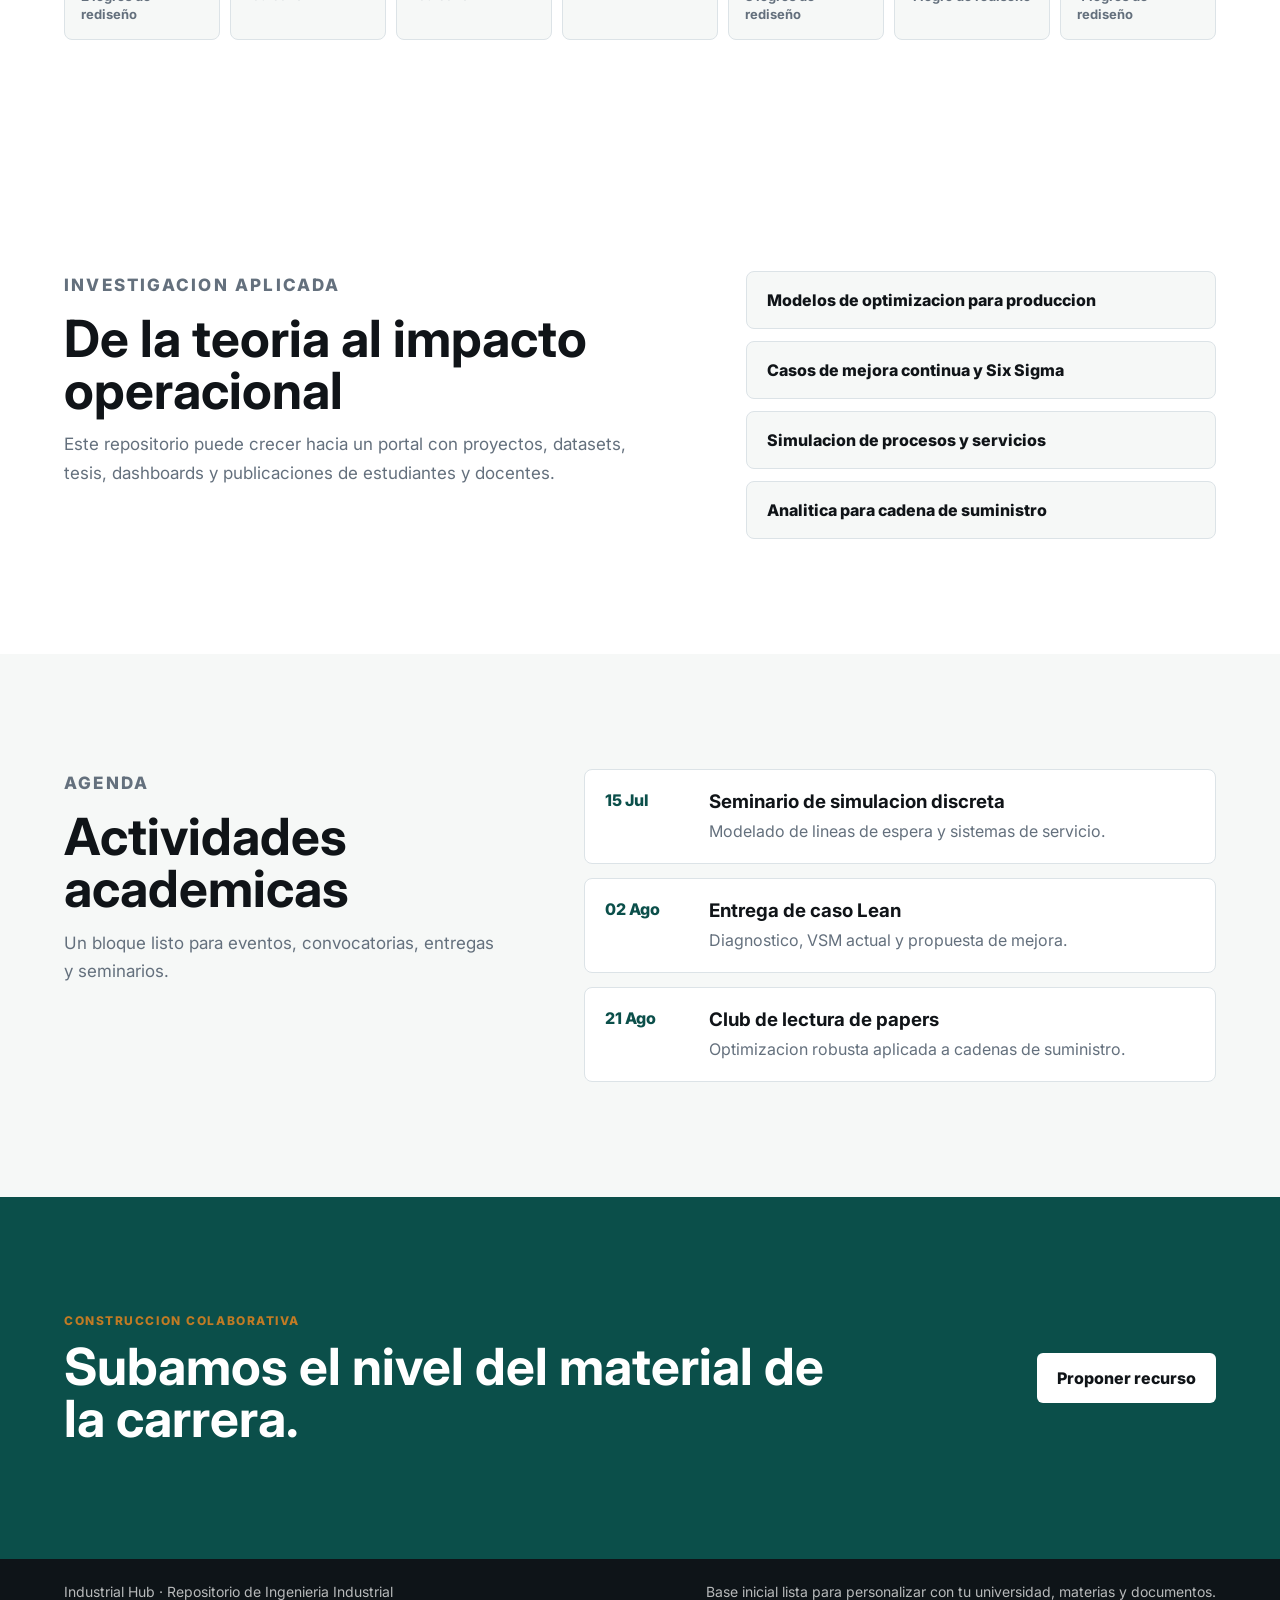
==== commit b1d8e239: "Add files via upload" ====
--- a/index.html
+++ b/index.html
@@ -1,227 +1,278 @@
-<!doctype html>
-<html lang="es">
-  <head>
-    <meta charset="UTF-8" />
-    <meta name="viewport" content="width=device-width, initial-scale=1.0" />
-    <title>Repositorio de Ingeniería Industrial</title>
-    <link rel="preconnect" href="https://fonts.googleapis.com" />
-    <link rel="preconnect" href="https://fonts.gstatic.com" crossorigin />
-    <link
-      href="https://fonts.googleapis.com/css2?family=Inter:wght@400;500;600;700;800&display=swap"
-      rel="stylesheet"
-    />
-    <link rel="stylesheet" href="styles.css" />
-  </head>
-  <body>
-    <header class="site-header">
-      <a class="brand" href="#inicio" aria-label="Ir al inicio">
-        <span class="brand-mark">II</span>
-        <span>
-          <strong>Industrial Hub</strong>
-          <small>Repositorio academico</small>
-        </span>
-      </a>
-
-      <nav class="main-nav" aria-label="Navegacion principal">
-        <a href="#repositorio">Repositorio</a>
-        <a href="#docentes">Docentes</a>
-        <a href="#areas">Areas</a>
-        <a href="#investigacion">Investigacion</a>
-        <a href="#agenda">Agenda</a>
-      </nav>
-
-      <a class="header-action" href="#contribuir">Contribuir</a>
-    </header>
-
-    <main id="inicio">
-      <section class="hero" aria-label="Inicio">
-        <img
-          class="hero-image"
-          src="assets/industrial-lab-hero.png"
-          alt="Laboratorio moderno de ingenieria industrial con analitica, sistemas productivos y colaboracion academica"
-        />
-        <div class="hero-overlay"></div>
-        <div class="hero-content">
-          <p class="kicker">Ingenieria Industrial</p>
-          <h1>Repositorio academico para estudiar, investigar y construir mejores sistemas.</h1>
-          <p class="hero-copy">
-            Un espacio curado para apuntes, libros, papers, simulaciones, casos,
-            laboratorios y herramientas clave de la carrera.
-          </p>
-
-          <form class="search-panel" id="searchForm">
-            <label for="resourceSearch">Buscar en el repositorio</label>
-            <div class="search-row">
-              <input
-                id="resourceSearch"
-                type="search"
-                placeholder="Ej. Lean, simulacion, ergonomia, optimizacion..."
-                autocomplete="off"
-              />
-              <button type="submit" aria-label="Buscar">
-                <span aria-hidden="true">⌕</span>
-              </button>
-            </div>
-          </form>
-        </div>
-      </section>
-
-      <section class="metrics-band" aria-label="Indicadores del repositorio">
-        <article>
-          <strong>128</strong>
-          <span>recursos curados</span>
-        </article>
-        <article>
-          <strong>9</strong>
-          <span>areas academicas</span>
-        </article>
-        <article>
-          <strong>24</strong>
-          <span>casos y laboratorios</span>
-        </article>
-        <article>
-          <strong>Top-tier</strong>
-          <span>estandar visual y editorial</span>
-        </article>
-      </section>
-
-      <section class="section-wrap" id="repositorio">
-        <div class="section-heading">
-          <p class="kicker">Repositorio</p>
-          <h2>Materiales esenciales</h2>
-          <p>
-            Una primera biblioteca organizada por tipo de contenido. Los datos son
-            editables desde <code>script.js</code> mientras definimos la estructura final.
-          </p>
-        </div>
-
-        <div class="filter-bar" aria-label="Filtros de recursos">
-          <button class="filter active" data-filter="todos">Todos</button>
-          <button class="filter" data-filter="apuntes">Apuntes</button>
-          <button class="filter" data-filter="paper">Papers</button>
-          <button class="filter" data-filter="herramienta">Herramientas</button>
-          <button class="filter" data-filter="caso">Casos</button>
-        </div>
-
-        <div class="resource-grid" id="resourceGrid"></div>
-      </section>
-
-      <section class="faculty-section" id="docentes">
-        <div class="section-heading">
-          <p class="kicker">Equipo docente</p>
-          <h2>Profesores de Ingeniería Industrial UCuenca</h2>
-          <p>
-            Directorio local construido con información pública de la carrera. Las
-            fotografías están guardadas en este proyecto para evitar dependencias externas.
-          </p>
-        </div>
-
-        <div class="faculty-tools">
-          <label for="facultySearch">Buscar docente</label>
-          <input
-            id="facultySearch"
-            type="search"
-            placeholder="Nombre, correo, ORCID o area de formacion..."
-            autocomplete="off"
-          />
-        </div>
-
-        <div class="faculty-grid" id="facultyGrid"></div>
-      </section>
-
-      <section class="areas-section" id="areas">
-        <div class="section-heading compact">
-          <p class="kicker">Mapa curricular</p>
-          <h2>Areas nucleares de la carrera</h2>
-        </div>
-
-        <div class="area-grid">
-          <article>
-            <span>01</span>
-            <h3>Investigacion de operaciones</h3>
-            <p>Modelos de decision, programacion lineal, redes, colas y optimizacion.</p>
-          </article>
-          <article>
-            <span>02</span>
-            <h3>Produccion y manufactura</h3>
-            <p>Planeacion, control, lean manufacturing, calidad y sistemas flexibles.</p>
-          </article>
-          <article>
-            <span>03</span>
-            <h3>Logistica y supply chain</h3>
-            <p>Inventarios, distribucion, compras, transporte y diseno de redes.</p>
-          </article>
-          <article>
-            <span>04</span>
-            <h3>Datos y simulacion</h3>
-            <p>Analitica, estadistica aplicada, gemelos digitales y modelos discretos.</p>
-          </article>
-        </div>
-      </section>
-
-      <section class="research-band" id="investigacion">
-        <div>
-          <p class="kicker">Investigacion aplicada</p>
-          <h2>De la teoria al impacto operacional</h2>
-          <p>
-            Este repositorio puede crecer hacia un portal con proyectos, datasets,
-            tesis, dashboards y publicaciones de estudiantes y docentes.
-          </p>
-        </div>
-        <div class="research-list">
-          <a href="#repositorio">Modelos de optimizacion para produccion</a>
-          <a href="#repositorio">Casos de mejora continua y Six Sigma</a>
-          <a href="#repositorio">Simulacion de procesos y servicios</a>
-          <a href="#repositorio">Analitica para cadena de suministro</a>
-        </div>
-      </section>
-
-      <section class="section-wrap two-column" id="agenda">
-        <div class="section-heading">
-          <p class="kicker">Agenda</p>
-          <h2>Actividades academicas</h2>
-          <p>Un bloque listo para eventos, convocatorias, entregas y seminarios.</p>
-        </div>
-
-        <div class="timeline">
-          <article>
-            <time datetime="2026-07-15">15 Jul</time>
-            <div>
-              <h3>Seminario de simulacion discreta</h3>
-              <p>Modelado de lineas de espera y sistemas de servicio.</p>
-            </div>
-          </article>
-          <article>
-            <time datetime="2026-08-02">02 Ago</time>
-            <div>
-              <h3>Entrega de caso Lean</h3>
-              <p>Diagnostico, VSM actual y propuesta de mejora.</p>
-            </div>
-          </article>
-          <article>
-            <time datetime="2026-08-21">21 Ago</time>
-            <div>
-              <h3>Club de lectura de papers</h3>
-              <p>Optimizacion robusta aplicada a cadenas de suministro.</p>
-            </div>
-          </article>
-        </div>
-      </section>
-
-      <section class="contribute" id="contribuir">
-        <div>
-          <p class="kicker">Construccion colaborativa</p>
-          <h2>Subamos el nivel del material de la carrera.</h2>
-        </div>
-        <a href="mailto:repositorio.industrial@example.com">Proponer recurso</a>
-      </section>
-    </main>
-
-    <footer class="site-footer">
-      <p>Industrial Hub · Repositorio de Ingenieria Industrial</p>
-      <p>Base inicial lista para personalizar con tu universidad, materias y documentos.</p>
-    </footer>
-
-    <script src="script.js"></script>
-  </body>
-</html>
+<!doctype html>
+<html lang="es">
+  <head>
+    <meta charset="UTF-8" />
+    <meta name="viewport" content="width=device-width, initial-scale=1.0" />
+    <title>Repositorio de Ingeniería Industrial</title>
+    <link rel="preconnect" href="https://fonts.googleapis.com" />
+    <link rel="preconnect" href="https://fonts.gstatic.com" crossorigin />
+    <link
+      href="https://fonts.googleapis.com/css2?family=Inter:wght@400;500;600;700;800&display=swap"
+      rel="stylesheet"
+    />
+    <link rel="stylesheet" href="styles.css" />
+  </head>
+  <body>
+    <header class="site-header">
+      <a class="brand" href="#inicio" aria-label="Ir al inicio">
+        <span class="brand-mark">II</span>
+        <span>
+          <strong>Industrial Hub</strong>
+          <small>Repositorio academico</small>
+        </span>
+      </a>
+
+      <nav class="main-nav" aria-label="Navegacion principal">
+        <a href="#repositorio">Repositorio</a>
+        <a href="#docentes">Docentes</a>
+        <a href="#areas">Areas</a>
+        <a href="#abet">RDA ABET</a>
+        <a href="assessment.html">Assessment ABET</a>
+        <a href="#investigacion">Investigacion</a>
+        <a href="#agenda">Agenda</a>
+      </nav>
+
+      <a class="header-action" href="#contribuir">Contribuir</a>
+    </header>
+
+    <main id="inicio">
+      <section class="hero" aria-label="Inicio">
+        <img
+          class="hero-image"
+          src="assets/industrial-lab-hero.png"
+          alt="Laboratorio moderno de ingenieria industrial con analitica, sistemas productivos y colaboracion academica"
+        />
+        <div class="hero-overlay"></div>
+        <div class="hero-content">
+          <p class="kicker">Ingenieria Industrial</p>
+          <h1>Repositorio academico para estudiar, investigar y construir mejores sistemas.</h1>
+          <p class="hero-copy">
+            Un espacio curado para apuntes, libros, papers, simulaciones, casos,
+            laboratorios y herramientas clave de la carrera.
+          </p>
+
+          <form class="search-panel" id="searchForm">
+            <label for="resourceSearch">Buscar en el repositorio</label>
+            <div class="search-row">
+              <input
+                id="resourceSearch"
+                type="search"
+                placeholder="Ej. Lean, simulacion, ergonomia, optimizacion..."
+                autocomplete="off"
+              />
+              <button type="submit" aria-label="Buscar">
+                <span aria-hidden="true">⌕</span>
+              </button>
+            </div>
+          </form>
+        </div>
+      </section>
+
+      <section class="metrics-band" aria-label="Indicadores del repositorio">
+        <article>
+          <strong>128</strong>
+          <span>recursos curados</span>
+        </article>
+        <article>
+          <strong>6</strong>
+          <span>áreas de conocimiento</span>
+        </article>
+        <article>
+          <strong>24</strong>
+          <span>casos y laboratorios</span>
+        </article>
+        <article>
+          <strong>Top-tier</strong>
+          <span>estandar visual y editorial</span>
+        </article>
+      </section>
+
+      <section class="section-wrap" id="repositorio">
+        <div class="section-heading">
+          <p class="kicker">Repositorio</p>
+          <h2>Materiales esenciales</h2>
+          <p>
+            Una primera biblioteca organizada por tipo de contenido. Los datos son
+            editables desde <code>script.js</code> mientras definimos la estructura final.
+          </p>
+        </div>
+
+        <div class="filter-bar" aria-label="Filtros de recursos">
+          <button class="filter active" data-filter="todos">Todos</button>
+          <button class="filter" data-filter="apuntes">Apuntes</button>
+          <button class="filter" data-filter="paper">Papers</button>
+          <button class="filter" data-filter="herramienta">Herramientas</button>
+          <button class="filter" data-filter="caso">Casos</button>
+        </div>
+
+        <div class="resource-grid" id="resourceGrid"></div>
+      </section>
+
+      <section class="faculty-section" id="docentes">
+        <div class="section-heading">
+          <p class="kicker">Equipo docente</p>
+          <h2>Profesores de Ingeniería Industrial UCuenca</h2>
+          <p>
+            Directorio local construido con información pública de la carrera. Las
+            fotografías están guardadas en este proyecto para evitar dependencias externas.
+          </p>
+        </div>
+
+        <div class="faculty-tools">
+          <label for="facultySearch">Buscar docente</label>
+          <input
+            id="facultySearch"
+            type="search"
+            placeholder="Nombre, correo, ORCID o area de formacion..."
+            autocomplete="off"
+          />
+        </div>
+
+        <div class="faculty-grid" id="facultyGrid"></div>
+      </section>
+
+      <section class="areas-section" id="areas">
+        <div class="section-heading compact">
+          <p class="kicker">Matriz curricular</p>
+          <h2>Áreas de conocimiento</h2>
+          <p>
+            Información organizada desde el anexo “Áreas de Conocimiento Ingeniería
+            Industrial”, propuesta de la Comisión Académica.
+          </p>
+        </div>
+
+        <div class="areas-shell">
+          <div class="area-tabs" id="areaTabs" aria-label="Áreas de conocimiento"></div>
+
+          <article class="area-detail" id="areaDetail">
+            <div class="area-detail__header">
+              <span id="areaCode"></span>
+              <div>
+                <h3 id="areaTitle"></h3>
+                <p id="areaSummary"></p>
+              </div>
+            </div>
+
+            <div class="area-stats">
+              <div>
+                <strong id="areaCourseCount"></strong>
+                <span>asignaturas</span>
+              </div>
+              <div>
+                <strong id="areaTeacherCount"></strong>
+                <span>docentes</span>
+              </div>
+            </div>
+
+            <div class="area-content-grid">
+              <div class="area-panel">
+                <h4>Asignaturas por ciclo</h4>
+                <div class="course-list" id="areaCourses"></div>
+              </div>
+              <div class="area-panel">
+                <h4>Docentes vinculados</h4>
+                <div class="teacher-list" id="areaTeachers"></div>
+              </div>
+            </div>
+          </article>
+        </div>
+
+        <div class="areas-overview" id="areasOverview"></div>
+      </section>
+
+      <section class="abet-section" id="abet">
+        <div class="section-heading compact">
+          <p class="kicker">Resultados de aprendizaje</p>
+          <h2>RDA ABET y logros del rediseño</h2>
+          <p>
+            Correspondencia entre los resultados de aprendizaje ABET y los logros
+            definidos en el rediseño curricular de Ingeniería Industrial.
+          </p>
+        </div>
+
+        <div class="abet-shell">
+          <aside class="abet-list" id="abetList" aria-label="Resultados ABET"></aside>
+
+          <article class="abet-detail">
+            <div class="abet-detail__eyebrow" id="abetCode"></div>
+            <h3 id="abetTitle"></h3>
+            <p id="abetDescription"></p>
+
+            <div class="abet-meter">
+              <span>Logros del rediseño vinculados</span>
+              <strong id="abetOutcomeCount"></strong>
+            </div>
+
+            <div class="abet-outcomes" id="abetOutcomes"></div>
+          </article>
+        </div>
+
+        <div class="abet-summary-grid" id="abetSummaryGrid"></div>
+      </section>
+
+      <section class="research-band" id="investigacion">
+        <div>
+          <p class="kicker">Investigacion aplicada</p>
+          <h2>De la teoria al impacto operacional</h2>
+          <p>
+            Este repositorio puede crecer hacia un portal con proyectos, datasets,
+            tesis, dashboards y publicaciones de estudiantes y docentes.
+          </p>
+        </div>
+        <div class="research-list">
+          <a href="#repositorio">Modelos de optimizacion para produccion</a>
+          <a href="#repositorio">Casos de mejora continua y Six Sigma</a>
+          <a href="#repositorio">Simulacion de procesos y servicios</a>
+          <a href="#repositorio">Analitica para cadena de suministro</a>
+        </div>
+      </section>
+
+      <section class="section-wrap two-column" id="agenda">
+        <div class="section-heading">
+          <p class="kicker">Agenda</p>
+          <h2>Actividades academicas</h2>
+          <p>Un bloque listo para eventos, convocatorias, entregas y seminarios.</p>
+        </div>
+
+        <div class="timeline">
+          <article>
+            <time datetime="2026-07-15">15 Jul</time>
+            <div>
+              <h3>Seminario de simulacion discreta</h3>
+              <p>Modelado de lineas de espera y sistemas de servicio.</p>
+            </div>
+          </article>
+          <article>
+            <time datetime="2026-08-02">02 Ago</time>
+            <div>
+              <h3>Entrega de caso Lean</h3>
+              <p>Diagnostico, VSM actual y propuesta de mejora.</p>
+            </div>
+          </article>
+          <article>
+            <time datetime="2026-08-21">21 Ago</time>
+            <div>
+              <h3>Club de lectura de papers</h3>
+              <p>Optimizacion robusta aplicada a cadenas de suministro.</p>
+            </div>
+          </article>
+        </div>
+      </section>
+
+      <section class="contribute" id="contribuir">
+        <div>
+          <p class="kicker">Construccion colaborativa</p>
+          <h2>Subamos el nivel del material de la carrera.</h2>
+        </div>
+        <a href="mailto:repositorio.industrial@example.com">Proponer recurso</a>
+      </section>
+    </main>
+
+    <footer class="site-footer">
+      <p>Industrial Hub · Repositorio de Ingenieria Industrial</p>
+      <p>Base inicial lista para personalizar con tu universidad, materias y documentos.</p>
+    </footer>
+
+    <script src="script.js"></script>
+  </body>
+</html>
--- a/styles.css
+++ b/styles.css
@@ -306,7 +306,6 @@
 }
 
 .resource-card,
-.area-grid article,
 .timeline article {
   background: var(--white);
   border: 1px solid var(--line);
@@ -360,39 +359,1391 @@
   color: var(--white);
 }
 
-.areas-section .section-heading p {
+.areas-section .section-heading > p:not(.kicker) {
+  max-width: 820px;
+  color: rgba(255, 255, 255, 0.72);
+}
+
+.areas-section .kicker {
   color: var(--amber);
 }
 
-.area-grid {
-  display: grid;
-  grid-template-columns: repeat(4, minmax(0, 1fr));
+.areas-shell {
+  display: grid;
+  grid-template-columns: minmax(250px, 0.34fr) minmax(0, 1fr);
+  gap: 18px;
+  align-items: stretch;
+}
+
+.area-tabs {
+  display: grid;
+  gap: 10px;
+}
+
+.area-tab {
+  display: grid;
+  grid-template-columns: 42px 1fr;
+  gap: 4px 12px;
+  align-items: center;
+  min-height: 72px;
+  padding: 14px;
+  color: rgba(255, 255, 255, 0.72);
+  background: rgba(255, 255, 255, 0.06);
+  border: 1px solid rgba(255, 255, 255, 0.13);
+  border-radius: 8px;
+  font: inherit;
+  text-align: left;
+  cursor: pointer;
+}
+
+.area-tab span {
+  grid-row: span 2;
+  display: grid;
+  place-items: center;
+  width: 42px;
+  height: 42px;
+  color: var(--ink);
+  background: var(--amber);
+  border-radius: 6px;
+  font-weight: 800;
+}
+
+.area-tab strong {
+  color: var(--white);
+  font-size: 14px;
+  line-height: 1.2;
+}
+
+.area-tab small {
+  color: rgba(255, 255, 255, 0.58);
+  font-size: 12px;
+  font-weight: 800;
+}
+
+.area-tab[aria-pressed="true"] {
+  background: var(--white);
+  border-color: var(--white);
+}
+
+.area-tab[aria-pressed="true"] strong {
+  color: var(--ink);
+}
+
+.area-tab[aria-pressed="true"] small {
+  color: var(--muted);
+}
+
+.area-tab--blue span,
+.area-overview-card--blue > span {
+  background: #9cc3e6;
+}
+
+.area-tab--green span,
+.area-overview-card--green > span {
+  background: #93c47d;
+}
+
+.area-detail {
+  min-height: 100%;
+  padding: clamp(22px, 3vw, 34px);
+  color: var(--ink);
+  background: var(--white);
+  border-radius: 8px;
+  box-shadow: var(--shadow);
+}
+
+.area-detail__header {
+  display: grid;
+  grid-template-columns: 58px 1fr;
+  gap: 18px;
+  align-items: start;
+  margin-bottom: 22px;
+}
+
+.area-detail__header > span {
+  display: grid;
+  place-items: center;
+  width: 58px;
+  height: 58px;
+  color: var(--white);
+  background: var(--teal-dark);
+  border-radius: 8px;
+  font-size: 20px;
+  font-weight: 800;
+}
+
+.area-detail h3 {
+  margin-bottom: 10px;
+  font-size: clamp(27px, 3vw, 42px);
+  line-height: 1.05;
+}
+
+.area-detail p {
+  margin-bottom: 0;
+  color: var(--muted);
+  font-size: 16px;
+  line-height: 1.6;
+}
+
+.area-stats {
+  display: grid;
+  grid-template-columns: repeat(2, minmax(0, 1fr));
+  gap: 12px;
+  margin-bottom: 24px;
+}
+
+.area-stats div {
+  padding: 16px;
+  background: var(--paper);
+  border: 1px solid var(--line);
+  border-radius: 8px;
+}
+
+.area-stats strong,
+.area-stats span {
+  display: block;
+}
+
+.area-stats strong {
+  margin-bottom: 4px;
+  font-size: 30px;
+}
+
+.area-stats span {
+  color: var(--muted);
+  font-size: 13px;
+  font-weight: 800;
+  text-transform: uppercase;
+}
+
+.area-content-grid {
+  display: grid;
+  grid-template-columns: minmax(0, 1.15fr) minmax(240px, 0.85fr);
   gap: 16px;
 }
 
-.area-grid article {
-  min-height: 250px;
-  padding: 24px;
+.area-panel {
+  padding: 18px;
+  background: var(--paper);
+  border: 1px solid var(--line);
+  border-radius: 8px;
+}
+
+.area-panel h4 {
+  margin: 0 0 14px;
+  font-size: 14px;
+  text-transform: uppercase;
+}
+
+.course-list {
+  display: grid;
+  gap: 9px;
+  max-height: 420px;
+  overflow: auto;
+  padding-right: 4px;
+}
+
+.course-item {
+  display: grid;
+  grid-template-columns: 74px 1fr;
+  gap: 10px;
+  align-items: center;
+  padding: 12px;
+  background: var(--white);
+  border: 1px solid var(--line);
+  border-radius: 6px;
+}
+
+.course-item span {
+  color: var(--teal-dark);
+  font-size: 12px;
+  font-weight: 800;
+  text-transform: uppercase;
+}
+
+.course-item strong {
+  font-size: 14px;
+  line-height: 1.3;
+}
+
+.teacher-list {
+  display: flex;
+  flex-wrap: wrap;
+  gap: 9px;
+}
+
+.teacher-chip {
+  padding: 9px 11px;
+  color: var(--teal-dark);
+  background: rgba(15, 118, 110, 0.1);
+  border: 1px solid rgba(15, 118, 110, 0.18);
+  border-radius: 999px;
+  font-size: 13px;
+  font-weight: 800;
+}
+
+.areas-overview {
+  display: grid;
+  grid-template-columns: repeat(3, minmax(0, 1fr));
+  gap: 14px;
+  margin-top: 18px;
+}
+
+.area-overview-card {
+  min-height: 190px;
+  padding: 20px;
   color: var(--white);
   background: rgba(255, 255, 255, 0.06);
-  border-color: rgba(255, 255, 255, 0.13);
-}
-
-.area-grid span {
+  border: 1px solid rgba(255, 255, 255, 0.13);
+  border-radius: 8px;
+}
+
+.area-overview-card > span {
+  display: grid;
+  place-items: center;
+  width: 40px;
+  height: 40px;
+  margin-bottom: 24px;
+  color: var(--ink);
+  background: var(--amber);
+  border-radius: 6px;
+  font-weight: 800;
+}
+
+.area-overview-card h3 {
+  margin-bottom: 10px;
+  font-size: 20px;
+  line-height: 1.2;
+}
+
+.area-overview-card p {
+  margin-bottom: 0;
+  color: rgba(255, 255, 255, 0.68);
+  font-size: 14px;
+  line-height: 1.55;
+}
+
+.abet-section {
+  padding: clamp(70px, 9vw, 118px) clamp(20px, 5vw, 72px);
+  background: var(--white);
+}
+
+.abet-section .section-heading > p:not(.kicker) {
+  max-width: 820px;
+  color: var(--muted);
+}
+
+.abet-shell {
+  display: grid;
+  grid-template-columns: minmax(250px, 0.32fr) minmax(0, 1fr);
+  gap: 18px;
+  align-items: stretch;
+}
+
+.abet-list {
+  display: grid;
+  gap: 10px;
+}
+
+.abet-item {
+  display: grid;
+  grid-template-columns: 52px 1fr;
+  gap: 4px 12px;
+  align-items: center;
+  min-height: 74px;
+  padding: 14px;
+  color: var(--graphite);
+  background: var(--paper);
+  border: 1px solid var(--line);
+  border-radius: 8px;
+  font: inherit;
+  text-align: left;
+  cursor: pointer;
+}
+
+.abet-item span {
+  grid-row: span 2;
+  display: grid;
+  place-items: center;
+  width: 52px;
+  height: 44px;
+  color: var(--white);
+  background: var(--graphite);
+  border-radius: 6px;
+  font-weight: 800;
+}
+
+.abet-item strong {
+  font-size: 15px;
+  line-height: 1.2;
+}
+
+.abet-item small {
+  color: var(--muted);
+  font-size: 12px;
+  font-weight: 800;
+}
+
+.abet-item[aria-pressed="true"] {
+  color: var(--white);
+  background: var(--teal-dark);
+  border-color: var(--teal-dark);
+}
+
+.abet-item[aria-pressed="true"] span {
+  color: var(--ink);
+  background: var(--amber);
+}
+
+.abet-item[aria-pressed="true"] small {
+  color: rgba(255, 255, 255, 0.72);
+}
+
+.abet-detail {
+  min-height: 100%;
+  padding: clamp(22px, 3vw, 34px);
+  background: var(--paper);
+  border: 1px solid var(--line);
+  border-radius: 8px;
+}
+
+.abet-detail__eyebrow {
+  width: fit-content;
+  margin-bottom: 16px;
+  padding: 8px 11px;
+  color: var(--white);
+  background: var(--teal-dark);
+  border-radius: 6px;
+  font-size: 13px;
+  font-weight: 800;
+}
+
+.abet-detail h3 {
+  margin-bottom: 12px;
+  font-size: clamp(30px, 4vw, 52px);
+  line-height: 1;
+}
+
+.abet-detail > p {
+  max-width: 980px;
+  margin-bottom: 22px;
+  color: var(--muted);
+  font-size: 17px;
+  line-height: 1.65;
+}
+
+.abet-meter {
+  display: flex;
+  align-items: center;
+  justify-content: space-between;
+  gap: 16px;
+  margin-bottom: 18px;
+  padding: 16px 18px;
+  color: var(--white);
+  background: var(--graphite);
+  border-radius: 8px;
+}
+
+.abet-meter span {
+  font-size: 13px;
+  font-weight: 800;
+  text-transform: uppercase;
+}
+
+.abet-meter strong {
+  font-size: 34px;
+}
+
+.abet-outcomes {
+  display: grid;
+  grid-template-columns: repeat(2, minmax(0, 1fr));
+  gap: 12px;
+}
+
+.abet-outcome-card {
+  min-height: 150px;
+  padding: 18px;
+  background: var(--white);
+  border: 1px solid var(--line);
+  border-radius: 8px;
+}
+
+.abet-outcome-card span {
   display: block;
-  margin-bottom: 54px;
+  margin-bottom: 18px;
   color: var(--amber);
   font-weight: 800;
 }
 
-.area-grid h3 {
+.abet-outcome-card p {
+  margin-bottom: 0;
+  color: var(--graphite);
+  line-height: 1.55;
+}
+
+.abet-summary-grid {
+  display: grid;
+  grid-template-columns: repeat(7, minmax(0, 1fr));
+  gap: 10px;
+  margin-top: 18px;
+}
+
+.abet-summary-card {
+  min-height: 142px;
+  padding: 16px;
+  background: var(--paper);
+  border: 1px solid var(--line);
+  border-radius: 8px;
+}
+
+.abet-summary-card span {
+  display: block;
+  margin-bottom: 18px;
+  color: var(--teal-dark);
+  font-weight: 800;
+}
+
+.abet-summary-card h3 {
+  margin-bottom: 8px;
+  font-size: 16px;
+  line-height: 1.2;
+}
+
+.abet-summary-card p {
+  margin-bottom: 0;
+  color: var(--muted);
+  font-size: 13px;
+  font-weight: 700;
+  line-height: 1.35;
+}
+
+.assessment-section {
+  padding: clamp(70px, 9vw, 118px) clamp(20px, 5vw, 72px);
+  background: #f3f6fb;
+}
+
+.assessment-page {
+  --teal: #005eb8;
+  --teal-dark: #003a70;
+  --amber: #f2a900;
+  --abet-red: #c8102e;
+  --paper: #f3f6fb;
+  --line: #d7e0ea;
+  background: #f3f6fb;
+}
+
+.assessment-header {
+  background: rgba(0, 35, 76, 0.9);
+}
+
+.assessment-hero {
+  min-height: 56vh;
+  display: grid;
+  align-items: end;
+  padding: 150px clamp(20px, 5vw, 72px) 64px;
+  color: var(--white);
+  background:
+    linear-gradient(90deg, rgba(0, 35, 76, 0.96), rgba(0, 94, 184, 0.78) 58%, rgba(200, 16, 46, 0.62)),
+    url("assets/industrial-lab-hero.png") center / cover;
+}
+
+.assessment-hero > div {
+  max-width: 980px;
+}
+
+.assessment-hero h1 {
+  max-width: 900px;
+  margin-bottom: 20px;
+}
+
+.assessment-hero p:not(.kicker) {
+  max-width: 760px;
+  margin-bottom: 0;
+  color: rgba(255, 255, 255, 0.78);
+  font-size: clamp(17px, 2vw, 21px);
+  line-height: 1.6;
+}
+
+.assessment-page-section {
+  padding-top: clamp(34px, 5vw, 56px);
+}
+
+.assessment-page .assessment-toolbar {
+  grid-template-columns: repeat(4, minmax(0, 1fr));
+}
+
+.assessment-dashboard--wide {
+  grid-template-columns: minmax(0, 1fr) minmax(320px, 0.38fr);
+}
+
+.assessment-section .section-heading > p:not(.kicker) {
+  max-width: 860px;
+  color: var(--muted);
+}
+
+.assessment-toolbar {
+  display: grid;
+  grid-template-columns: repeat(3, minmax(0, 1fr));
+  gap: 12px;
+  margin-bottom: 18px;
+  padding: 16px;
+  background: var(--white);
+  border: 1px solid var(--line);
+  border-radius: 8px;
+}
+
+.assessment-toolbar label {
+  display: grid;
+  gap: 8px;
+}
+
+.assessment-toolbar span {
+  color: var(--graphite);
+  font-size: 12px;
+  font-weight: 800;
+  text-transform: uppercase;
+}
+
+.assessment-toolbar select {
+  width: 100%;
+  min-height: 46px;
+  padding: 0 12px;
+  color: var(--ink);
+  background: var(--paper);
+  border: 1px solid var(--line);
+  border-radius: 6px;
+  font: inherit;
+  font-weight: 700;
+}
+
+.assessment-dashboard {
+  display: grid;
+  grid-template-columns: minmax(0, 1fr) minmax(300px, 0.42fr);
+  gap: 18px;
+  align-items: start;
+}
+
+.assessment-main-card,
+.assessment-pi-card,
+.assessment-table-wrap {
+  background: var(--white);
+  border: 1px solid var(--line);
+  border-radius: 8px;
+}
+
+.assessment-main-card,
+.assessment-pi-card {
+  padding: clamp(20px, 3vw, 30px);
+}
+
+.assessment-card__header {
+  display: grid;
+  grid-template-columns: 72px 1fr;
+  gap: 18px;
+  align-items: start;
+  margin-bottom: 22px;
+}
+
+.assessment-card__header > span {
+  display: grid;
+  place-items: center;
+  min-height: 58px;
+  color: var(--white);
+  background: var(--graphite);
+  border-radius: 8px;
+  font-size: 18px;
+  font-weight: 800;
+}
+
+.assessment-card__header h3 {
+  margin-bottom: 10px;
+  font-size: clamp(28px, 4vw, 50px);
+  line-height: 1;
+}
+
+.assessment-card__header p {
+  margin-bottom: 0;
+  color: var(--muted);
+  font-size: 16px;
+  line-height: 1.6;
+}
+
+.assessment-kpis {
+  display: grid;
+  grid-template-columns: repeat(4, minmax(0, 1fr));
+  gap: 10px;
+  margin-bottom: 18px;
+}
+
+.assessment-kpis div {
+  padding: 16px;
+  background: var(--paper);
+  border: 1px solid var(--line);
+  border-radius: 8px;
+}
+
+.assessment-kpis strong,
+.assessment-kpis span {
+  display: block;
+}
+
+.assessment-kpis strong {
+  margin-bottom: 4px;
+  color: var(--teal-dark);
+  font-size: clamp(24px, 3vw, 34px);
+}
+
+.assessment-kpis span {
+  color: var(--muted);
+  font-size: 12px;
+  font-weight: 800;
+  text-transform: uppercase;
+}
+
+.assessment-levels {
+  display: grid;
+  gap: 10px;
+}
+
+.assessment-level-card {
+  display: grid;
+  grid-template-columns: minmax(160px, 0.35fr) minmax(0, 1fr) 56px;
+  gap: 14px;
+  align-items: center;
+  padding: 14px;
+  background: var(--paper);
+  border: 1px solid var(--line);
+  border-radius: 8px;
+}
+
+.assessment-level-card div:first-child {
+  display: grid;
+  gap: 4px;
+}
+
+.assessment-level-card span {
+  color: var(--muted);
+  font-size: 12px;
+  font-weight: 800;
+  text-transform: uppercase;
+}
+
+.assessment-level-card strong {
+  font-size: 24px;
+}
+
+.assessment-level-card small {
+  color: var(--graphite);
+  font-weight: 800;
+  text-align: right;
+}
+
+.assessment-bar {
+  overflow: hidden;
+  height: 12px;
+  background: #dbe5e3;
+  border-radius: 999px;
+}
+
+.assessment-bar span {
+  display: block;
+  height: 100%;
+  background: var(--teal);
+  border-radius: inherit;
+}
+
+.assessment-pi-card .kicker {
+  margin-bottom: 16px;
+}
+
+#assessmentPiList {
+  display: grid;
+  gap: 10px;
+}
+
+.assessment-pi-item {
+  display: grid;
+  grid-template-columns: 54px 68px;
+  gap: 8px 12px;
+  width: 100%;
+  padding: 14px;
+  color: var(--ink);
+  background: var(--paper);
+  border: 1px solid var(--line);
+  border-radius: 8px;
+  font: inherit;
+  text-align: left;
+  cursor: pointer;
+}
+
+.assessment-pi-item > span {
+  color: var(--teal-dark);
+  font-weight: 800;
+}
+
+.assessment-pi-item > strong {
+  justify-self: end;
+  color: var(--graphite);
+}
+
+.assessment-pi-item p {
+  grid-column: 1 / -1;
+  margin-bottom: 0;
+  color: var(--muted);
+  font-size: 14px;
+  line-height: 1.45;
+}
+
+.assessment-pi-item small {
+  grid-column: 1 / -1;
+  color: var(--teal-dark);
+  font-size: 12px;
+  font-weight: 800;
+}
+
+.assessment-pi-item[aria-pressed="true"] {
+  background: var(--teal-dark);
+  border-color: var(--teal-dark);
+}
+
+.assessment-pi-item[aria-pressed="true"] > span,
+.assessment-pi-item[aria-pressed="true"] > strong,
+.assessment-pi-item[aria-pressed="true"] small {
+  color: var(--white);
+}
+
+.assessment-pi-item[aria-pressed="true"] p {
+  color: rgba(255, 255, 255, 0.72);
+}
+
+.assessment-table-wrap {
+  margin-top: 18px;
+  padding: clamp(20px, 3vw, 30px);
+}
+
+.assessment-table {
+  display: grid;
+  gap: 8px;
+}
+
+.assessment-stat-head,
+.assessment-stat-row {
+  display: grid;
+  grid-template-columns: 0.7fr repeat(5, minmax(90px, 1fr));
+  gap: 10px;
+  align-items: center;
+}
+
+.assessment-stat-head {
+  padding: 0 14px 6px;
+  color: var(--muted);
+  font-size: 12px;
+  font-weight: 800;
+  text-transform: uppercase;
+}
+
+.assessment-stat-row {
+  padding: 14px;
+  background: var(--paper);
+  border: 1px solid var(--line);
+  border-radius: 8px;
+}
+
+.assessment-stat-row strong {
+  color: var(--teal-dark);
+}
+
+.assessment-stat-row span {
+  font-weight: 700;
+}
+
+.assessment-subjects {
+  margin-top: 18px;
+  padding: clamp(20px, 3vw, 30px);
+  background: var(--white);
+  border: 1px solid var(--line);
+  border-radius: 8px;
+}
+
+.assessment-cycle-wrap,
+.assessment-rankings {
+  margin-top: 18px;
+  padding: clamp(20px, 3vw, 30px);
+  background: var(--white);
+  border: 1px solid var(--line);
+  border-radius: 8px;
+}
+
+.subject-grid {
+  display: flex;
+  flex-wrap: wrap;
+  gap: 10px;
+}
+
+.subject-chip,
+.subject-empty {
+  padding: 12px 14px;
+  background: var(--paper);
+  border: 1px solid var(--line);
+  border-radius: 8px;
+  font-weight: 800;
+}
+
+.subject-chip {
+  color: var(--teal-dark);
+}
+
+.subject-empty {
+  width: 100%;
+  color: var(--muted);
+}
+
+.cycle-grid {
+  display: grid;
+  grid-template-columns: repeat(4, minmax(0, 1fr));
+  gap: 12px;
+}
+
+.cycle-card {
+  min-height: 190px;
+  padding: 16px;
+  background: var(--paper);
+  border: 1px solid var(--line);
+  border-radius: 8px;
+}
+
+.cycle-card > span {
+  display: block;
+  margin-bottom: 18px;
+  color: var(--muted);
+  font-size: 12px;
+  font-weight: 800;
+  text-transform: uppercase;
+}
+
+.cycle-card strong {
+  display: block;
+  margin-bottom: 12px;
+  color: var(--teal-dark);
+  font-size: 34px;
+}
+
+.cycle-card p {
+  margin: 12px 0 8px;
+  color: var(--graphite);
+  font-weight: 800;
+}
+
+.cycle-card small {
+  color: var(--muted);
+  line-height: 1.4;
+}
+
+.ranking-panels {
+  display: grid;
+  grid-template-columns: repeat(2, minmax(0, 1fr));
+  gap: 16px;
+  margin-bottom: 18px;
+}
+
+.ranking-panels > article {
+  padding: 18px;
+  background: var(--paper);
+  border: 1px solid var(--line);
+  border-radius: 8px;
+}
+
+.ranking-panels h3,
+.area-ranking-card h3 {
+  margin-bottom: 14px;
+  font-size: 19px;
+}
+
+.ranking-card {
+  padding: 12px 0;
+  border-top: 1px solid var(--line);
+}
+
+.ranking-card__trigger {
+  display: grid;
+  grid-template-columns: 42px 1fr 68px;
+  gap: 12px;
+  align-items: start;
+  width: 100%;
+  padding: 0;
+  color: inherit;
+  background: transparent;
+  border: 0;
+  font: inherit;
+  text-align: left;
+  cursor: pointer;
+}
+
+.ranking-card:first-child {
+  border-top: 0;
+  padding-top: 0;
+}
+
+.ranking-card__trigger > span {
+  display: grid;
+  place-items: center;
+  width: 38px;
+  height: 38px;
+  color: var(--white);
+  background: var(--teal-dark);
+  border-radius: 6px;
+  font-weight: 800;
+}
+
+.ranking-card__trigger strong {
+  display: block;
+  margin-bottom: 5px;
+}
+
+.ranking-card__trigger p {
+  margin-bottom: 0;
+  color: var(--muted);
+  font-size: 13px;
+  line-height: 1.4;
+}
+
+.ranking-card__trigger em {
+  color: var(--teal-dark);
+  font-style: normal;
+  font-weight: 800;
+  text-align: right;
+}
+
+.ranking-card__details {
+  margin-top: 12px;
+  padding: 14px;
+  background: var(--white);
+  border: 1px solid var(--line);
+  border-radius: 8px;
+}
+
+.ranking-detail-kpis {
+  display: grid;
+  grid-template-columns: repeat(3, minmax(0, 1fr));
+  gap: 8px;
+  margin-bottom: 12px;
+}
+
+.ranking-detail-kpis span {
+  padding: 10px;
+  color: var(--muted);
+  background: var(--paper);
+  border-radius: 6px;
+  font-size: 12px;
+  font-weight: 800;
+}
+
+.ranking-detail-kpis strong {
+  display: block;
+  color: var(--teal-dark);
+  font-size: 20px;
+}
+
+.ranking-level-list {
+  display: grid;
+  gap: 8px;
+}
+
+.ranking-level-list > div {
+  display: grid;
+  grid-template-columns: 110px 1fr 92px;
+  gap: 10px;
+  align-items: center;
+}
+
+.ranking-level-list span,
+.ranking-level-list strong {
+  font-size: 12px;
+  font-weight: 800;
+}
+
+.ranking-level-list span {
+  color: var(--muted);
+}
+
+.ranking-level-list strong {
+  color: var(--graphite);
+  text-align: right;
+}
+
+.ranking-pi-list {
+  display: flex;
+  flex-wrap: wrap;
+  gap: 8px;
+  margin-top: 12px;
+}
+
+.ranking-pi-list span {
+  padding: 7px 9px;
+  color: var(--teal-dark);
+  background: rgba(15, 118, 110, 0.1);
+  border-radius: 999px;
+  font-size: 12px;
+  font-weight: 800;
+}
+
+.area-ranking-list {
+  display: grid;
+  grid-template-columns: repeat(2, minmax(0, 1fr));
+  gap: 12px;
+}
+
+.area-ranking-card {
+  padding: 18px;
+  background: var(--paper);
+  border: 1px solid var(--line);
+  border-radius: 8px;
+}
+
+.area-ranking-card div {
+  padding-top: 12px;
+  border-top: 1px solid var(--line);
+}
+
+.area-ranking-card div + div {
+  margin-top: 12px;
+}
+
+.area-ranking-card strong {
+  display: block;
+  margin-bottom: 6px;
+  color: var(--teal-dark);
+}
+
+.area-ranking-card p {
+  margin-bottom: 0;
+  color: var(--muted);
+  line-height: 1.5;
+}
+
+.area-improvement-list {
+  display: grid;
+  grid-template-columns: repeat(2, minmax(0, 1fr));
+  gap: 14px;
+}
+
+.area-improvement-card {
+  padding: 18px;
+  background: var(--paper);
+  border: 1px solid var(--line);
+  border-radius: 8px;
+}
+
+.area-improvement-card__top {
+  display: grid;
+  grid-template-columns: 1fr auto;
+  gap: 8px 14px;
+  align-items: start;
+  margin-bottom: 14px;
+}
+
+.area-improvement-card__top > span {
+  grid-column: 1 / -1;
+  color: var(--muted);
+  font-size: 12px;
+  font-weight: 800;
+  text-transform: uppercase;
+}
+
+.area-improvement-card__top strong {
   font-size: 21px;
-  line-height: 1.2;
-}
-
-.area-grid p {
-  color: rgba(255, 255, 255, 0.68);
-  line-height: 1.58;
+  line-height: 1.15;
+}
+
+.area-improvement-card__top em {
+  color: var(--abet-red);
+  font-size: 28px;
+  font-style: normal;
+  font-weight: 800;
+}
+
+.area-improvement-stats {
+  display: grid;
+  grid-template-columns: repeat(3, minmax(0, 1fr));
+  gap: 8px;
+  margin-bottom: 12px;
+}
+
+.area-improvement-stats span {
+  padding: 10px;
+  color: var(--muted);
+  background: var(--white);
+  border: 1px solid var(--line);
+  border-radius: 6px;
+  font-size: 12px;
+  font-weight: 800;
+}
+
+.area-improvement-stats strong {
+  display: block;
+  color: var(--teal-dark);
+  font-size: 20px;
+}
+
+.area-improvement-bar {
+  margin-bottom: 14px;
+}
+
+.area-subject-box {
+  padding: 14px;
+  background: var(--white);
+  border: 1px solid var(--line);
+  border-radius: 8px;
+}
+
+.area-subject-box p {
+  margin-bottom: 10px;
+  color: var(--graphite);
+  font-size: 12px;
+  font-weight: 800;
+  text-transform: uppercase;
+}
+
+.area-subject-box > div {
+  display: flex;
+  flex-wrap: wrap;
+  gap: 8px;
+}
+
+.area-subject-bubble {
+  display: inline-flex;
+  align-items: center;
+  gap: 7px;
+  min-height: 34px;
+  padding: 8px 11px;
+  color: var(--teal-dark);
+  background: rgba(0, 94, 184, 0.08);
+  border: 1px solid rgba(0, 94, 184, 0.18);
+  border-radius: 999px;
+  font: inherit;
+  font-size: 12px;
+  font-weight: 800;
+}
+
+.area-subject-bubble small {
+  color: var(--abet-red);
+  font-size: 11px;
+}
+
+.comparison-table {
+  display: grid;
+  gap: 8px;
+}
+
+.comparison-head,
+.comparison-row {
+  display: grid;
+  grid-template-columns: 0.5fr 1fr 1fr 0.7fr minmax(260px, 1.6fr);
+  gap: 10px;
+  align-items: start;
+}
+
+.comparison-head {
+  padding: 0 14px 6px;
+  color: var(--muted);
+  font-size: 12px;
+  font-weight: 800;
+  text-transform: uppercase;
+}
+
+.comparison-row {
+  padding: 14px;
+  background: var(--paper);
+  border: 1px solid var(--line);
+  border-radius: 8px;
+}
+
+.comparison-row strong {
+  color: var(--teal-dark);
+}
+
+.comparison-row span {
+  font-weight: 800;
+}
+
+.comparison-row p {
+  margin-bottom: 0;
+  color: var(--muted);
+  font-size: 13px;
+  line-height: 1.45;
+}
+
+.comparison-head--historic,
+.comparison-row--historic {
+  grid-template-columns: 0.45fr repeat(5, minmax(120px, 1fr)) 0.7fr minmax(240px, 1.35fr);
+}
+
+.assessment-charts {
+  margin-top: 18px;
+  padding: clamp(20px, 3vw, 30px);
+  background: var(--white);
+  border: 1px solid var(--line);
+  border-radius: 8px;
+}
+
+.chart-grid {
+  display: grid;
+  grid-template-columns: repeat(2, minmax(0, 1fr));
+  gap: 16px;
+}
+
+.chart-card {
+  padding: 18px;
+  background: var(--paper);
+  border: 1px solid var(--line);
+  border-radius: 8px;
+}
+
+.chart-card--wide {
+  grid-column: 1 / -1;
+}
+
+.chart-card h3 {
+  margin-bottom: 14px;
+  font-size: 19px;
+}
+
+.chart-card svg {
+  width: 100%;
+  height: auto;
+  display: block;
+  overflow: visible;
+}
+
+.chart-card svg line {
+  stroke: #7d8ea3;
+  stroke-width: 1.5;
+}
+
+.chart-card svg .grid {
+  stroke: rgba(0, 58, 112, 0.13);
+  stroke-width: 1;
+}
+
+.chart-card svg text {
+  fill: var(--muted);
+  font-size: 12px;
+  font-weight: 700;
+}
+
+.chart-legend {
+  display: flex;
+  flex-wrap: wrap;
+  gap: 9px 14px;
+  margin-top: 12px;
+}
+
+.chart-legend span {
+  display: inline-flex;
+  align-items: center;
+  gap: 6px;
+  color: var(--graphite);
+  font-size: 12px;
+  font-weight: 800;
+}
+
+.chart-legend i {
+  width: 12px;
+  height: 12px;
+  border-radius: 999px;
+}
+
+.chart-empty {
+  margin-bottom: 0;
+  color: var(--muted);
+  font-weight: 800;
+}
+
+.so-score-note {
+  display: flex;
+  align-items: center;
+  justify-content: space-between;
+  gap: 14px;
+  margin-bottom: 16px;
+  padding: 14px;
+  color: var(--white);
+  background: var(--teal-dark);
+  border-radius: 8px;
+}
+
+.so-score-note strong,
+.so-score-note span {
+  display: block;
+}
+
+.so-score-note span {
+  color: rgba(255, 255, 255, 0.74);
+  font-size: 13px;
+  font-weight: 800;
+}
+
+.so-score-bars {
+  display: grid;
+  gap: 10px;
+}
+
+.so-score-row {
+  display: grid;
+  grid-template-columns: 58px minmax(0, 1fr) 64px minmax(170px, 0.42fr);
+  gap: 12px;
+  align-items: center;
+  padding: 12px;
+  background: var(--white);
+  border: 1px solid var(--line);
+  border-radius: 8px;
+}
+
+.so-score-row > span,
+.so-score-row strong,
+.so-score-row small {
+  font-weight: 800;
+}
+
+.so-score-row > span {
+  color: var(--teal-dark);
+}
+
+.so-score-row small {
+  color: var(--muted);
+  font-size: 12px;
+}
+
+.so-score-track {
+  overflow: hidden;
+  height: 14px;
+  background: #d7e0ea;
+  border-radius: 999px;
+}
+
+.so-score-track i {
+  display: block;
+  height: 100%;
+  border-radius: inherit;
+}
+
+.so-score-row.is-low .so-score-track i {
+  background: var(--abet-red);
+}
+
+.so-score-row.is-mid .so-score-track i {
+  background: var(--amber);
+}
+
+.so-score-row.is-high .so-score-track i {
+  background: var(--teal);
+}
+
+.is-positive {
+  color: var(--teal-dark);
+}
+
+.is-negative {
+  color: var(--abet-red);
 }
 
 .research-band {
@@ -615,12 +1966,39 @@
   .metrics-band,
   .resource-grid,
   .faculty-grid,
-  .area-grid,
+  .areas-overview,
+  .abet-outcomes,
+  .abet-summary-grid,
+  .assessment-toolbar,
+  .assessment-dashboard,
+  .assessment-kpis,
+  .cycle-grid,
+  .ranking-panels,
+  .area-ranking-list,
+  .area-improvement-list,
+  .chart-grid,
   .research-band,
   .two-column {
     grid-template-columns: 1fr 1fr;
   }
 
+  .areas-shell,
+  .area-content-grid,
+  .abet-shell,
+  .assessment-dashboard,
+  .assessment-dashboard--wide {
+    grid-template-columns: 1fr;
+  }
+
+  .area-tabs,
+  .abet-list {
+    grid-template-columns: 1fr 1fr;
+  }
+
+  .assessment-page .assessment-toolbar {
+    grid-template-columns: 1fr 1fr;
+  }
+
   .research-band,
   .two-column {
     gap: 34px;
@@ -656,9 +2034,92 @@
   .metrics-band,
   .resource-grid,
   .faculty-grid,
-  .area-grid,
+  .areas-overview,
+  .abet-outcomes,
+  .abet-summary-grid,
+  .assessment-toolbar,
+  .assessment-kpis,
+  .cycle-grid,
+  .ranking-panels,
+  .area-ranking-list,
+  .area-improvement-list,
+  .area-improvement-stats,
+  .chart-grid,
   .research-band,
   .two-column {
+    grid-template-columns: 1fr;
+  }
+
+  .area-tabs,
+  .abet-list,
+  .area-stats,
+  .course-item {
+    grid-template-columns: 1fr;
+  }
+
+  .abet-item {
+    grid-template-columns: 52px 1fr;
+  }
+
+  .abet-meter {
+    align-items: flex-start;
+    flex-direction: column;
+  }
+
+  .assessment-card__header,
+  .assessment-level-card {
+    grid-template-columns: 1fr;
+  }
+
+  .assessment-level-card small {
+    text-align: left;
+  }
+
+  .assessment-stat-head {
+    display: none;
+  }
+
+  .assessment-stat-row {
+    grid-template-columns: 1fr 1fr;
+  }
+
+  .assessment-page .assessment-toolbar,
+  .comparison-row {
+    grid-template-columns: 1fr;
+  }
+
+  .ranking-card__trigger {
+    grid-template-columns: 42px 1fr;
+  }
+
+  .ranking-card__trigger em {
+    grid-column: 2;
+    text-align: left;
+  }
+
+  .ranking-detail-kpis,
+  .ranking-level-list > div {
+    grid-template-columns: 1fr;
+  }
+
+  .ranking-level-list strong {
+    text-align: left;
+  }
+
+  .so-score-note {
+    align-items: flex-start;
+    flex-direction: column;
+  }
+
+  .so-score-row {
+    grid-template-columns: 1fr;
+  }
+
+  .comparison-head {
+    display: none;
+  }
+
+  .area-detail__header {
     grid-template-columns: 1fr;
   }
 
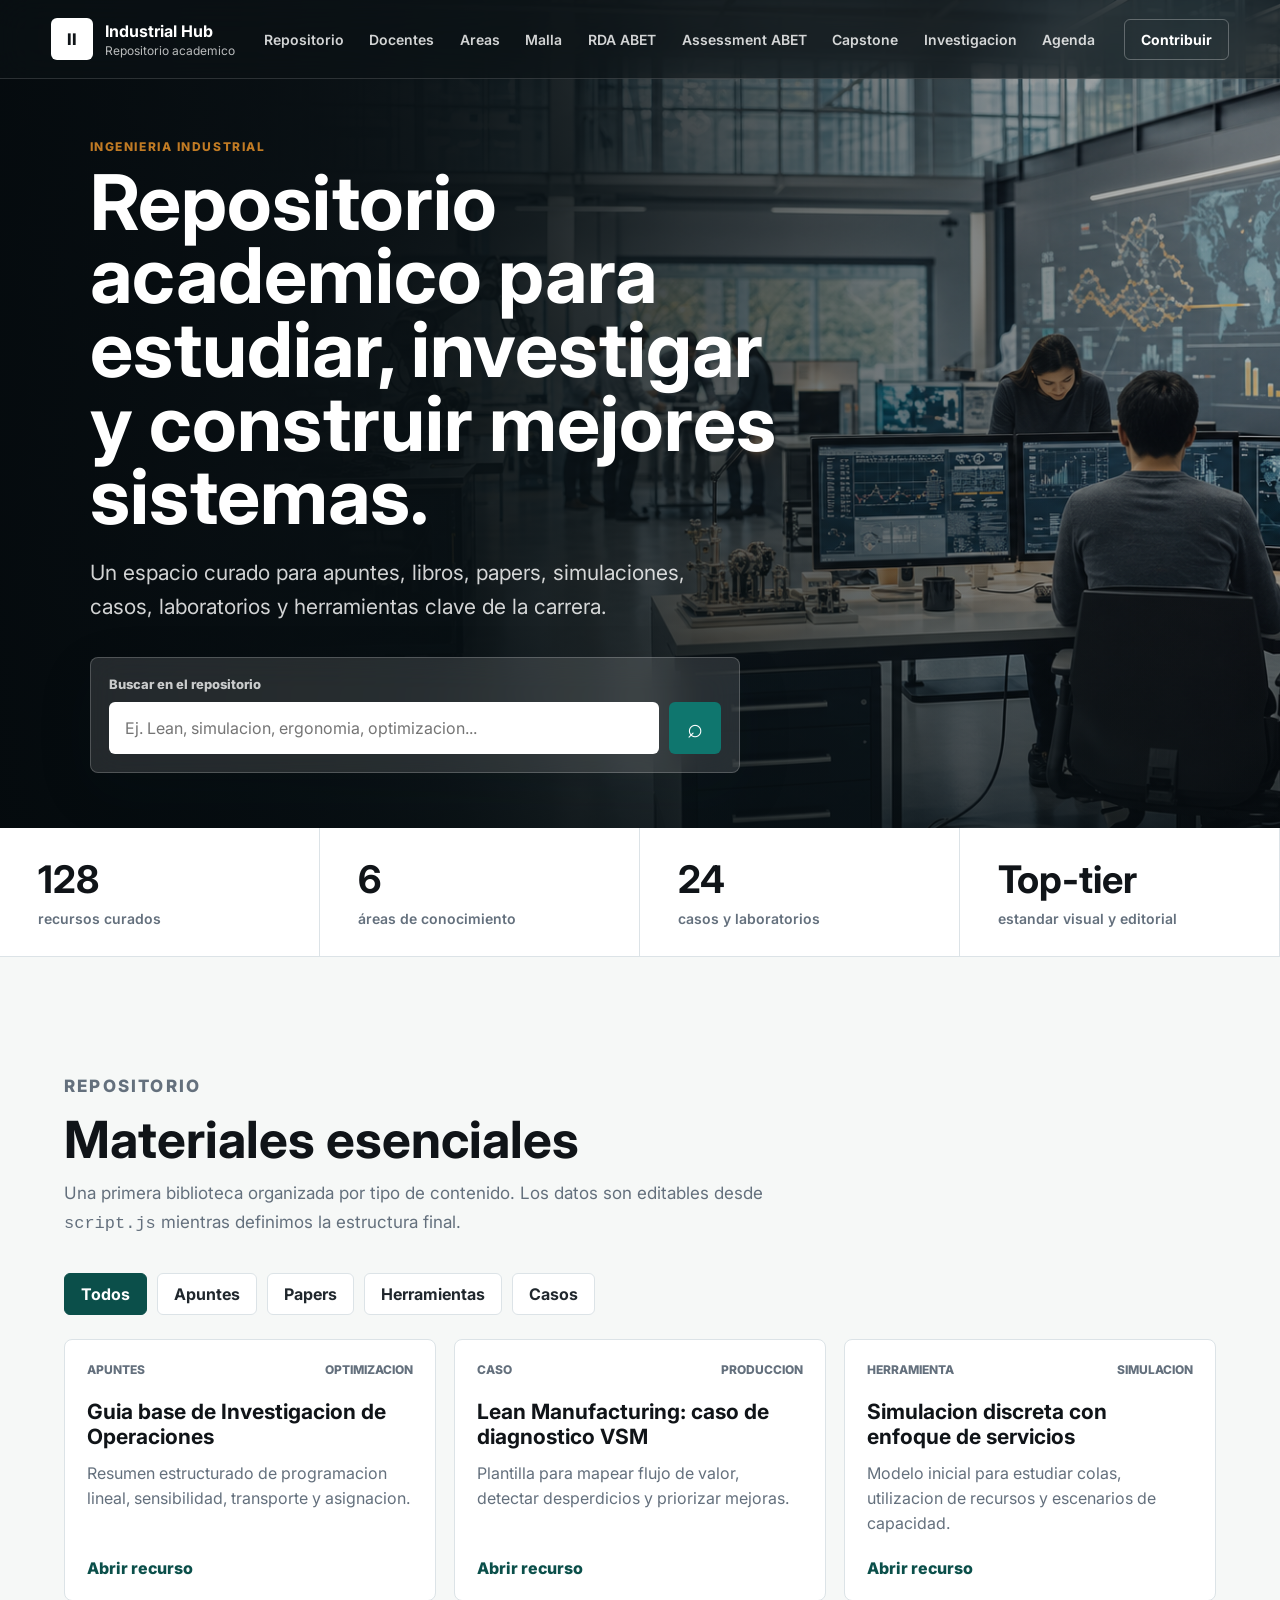
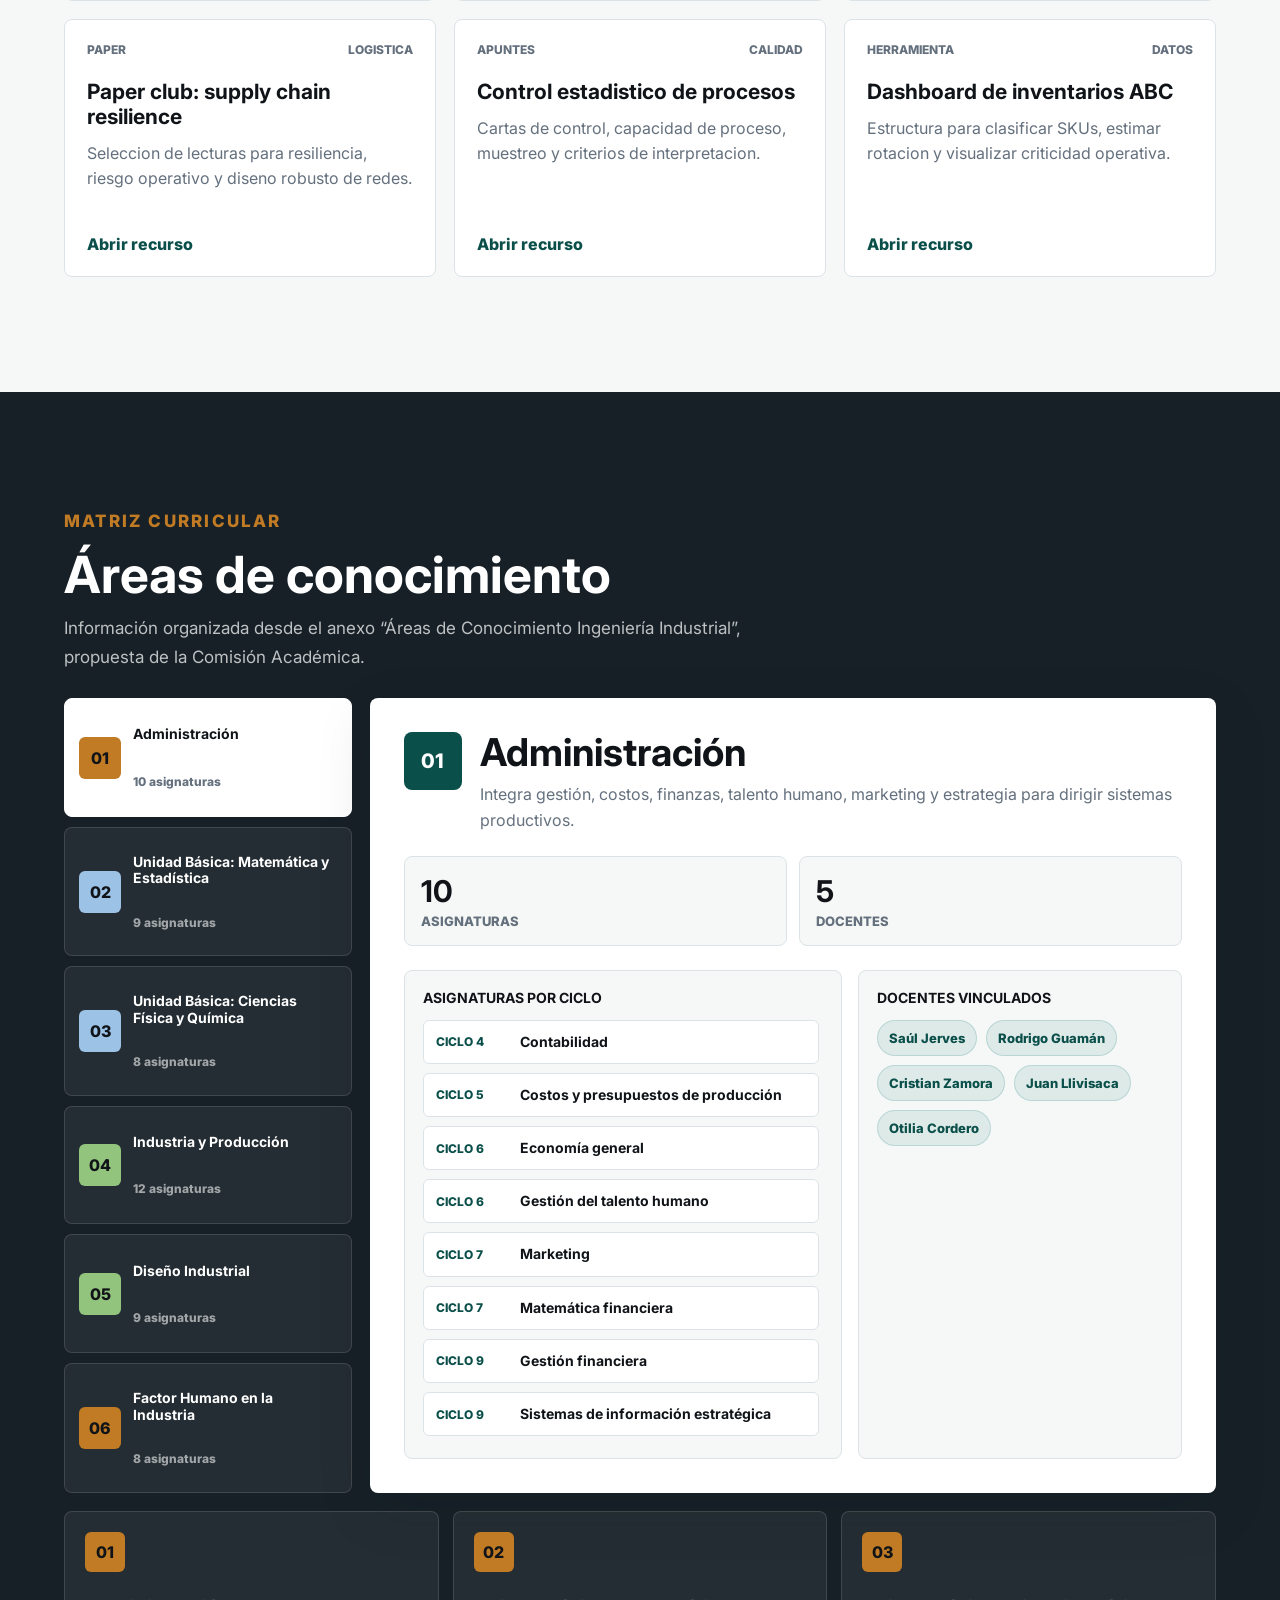
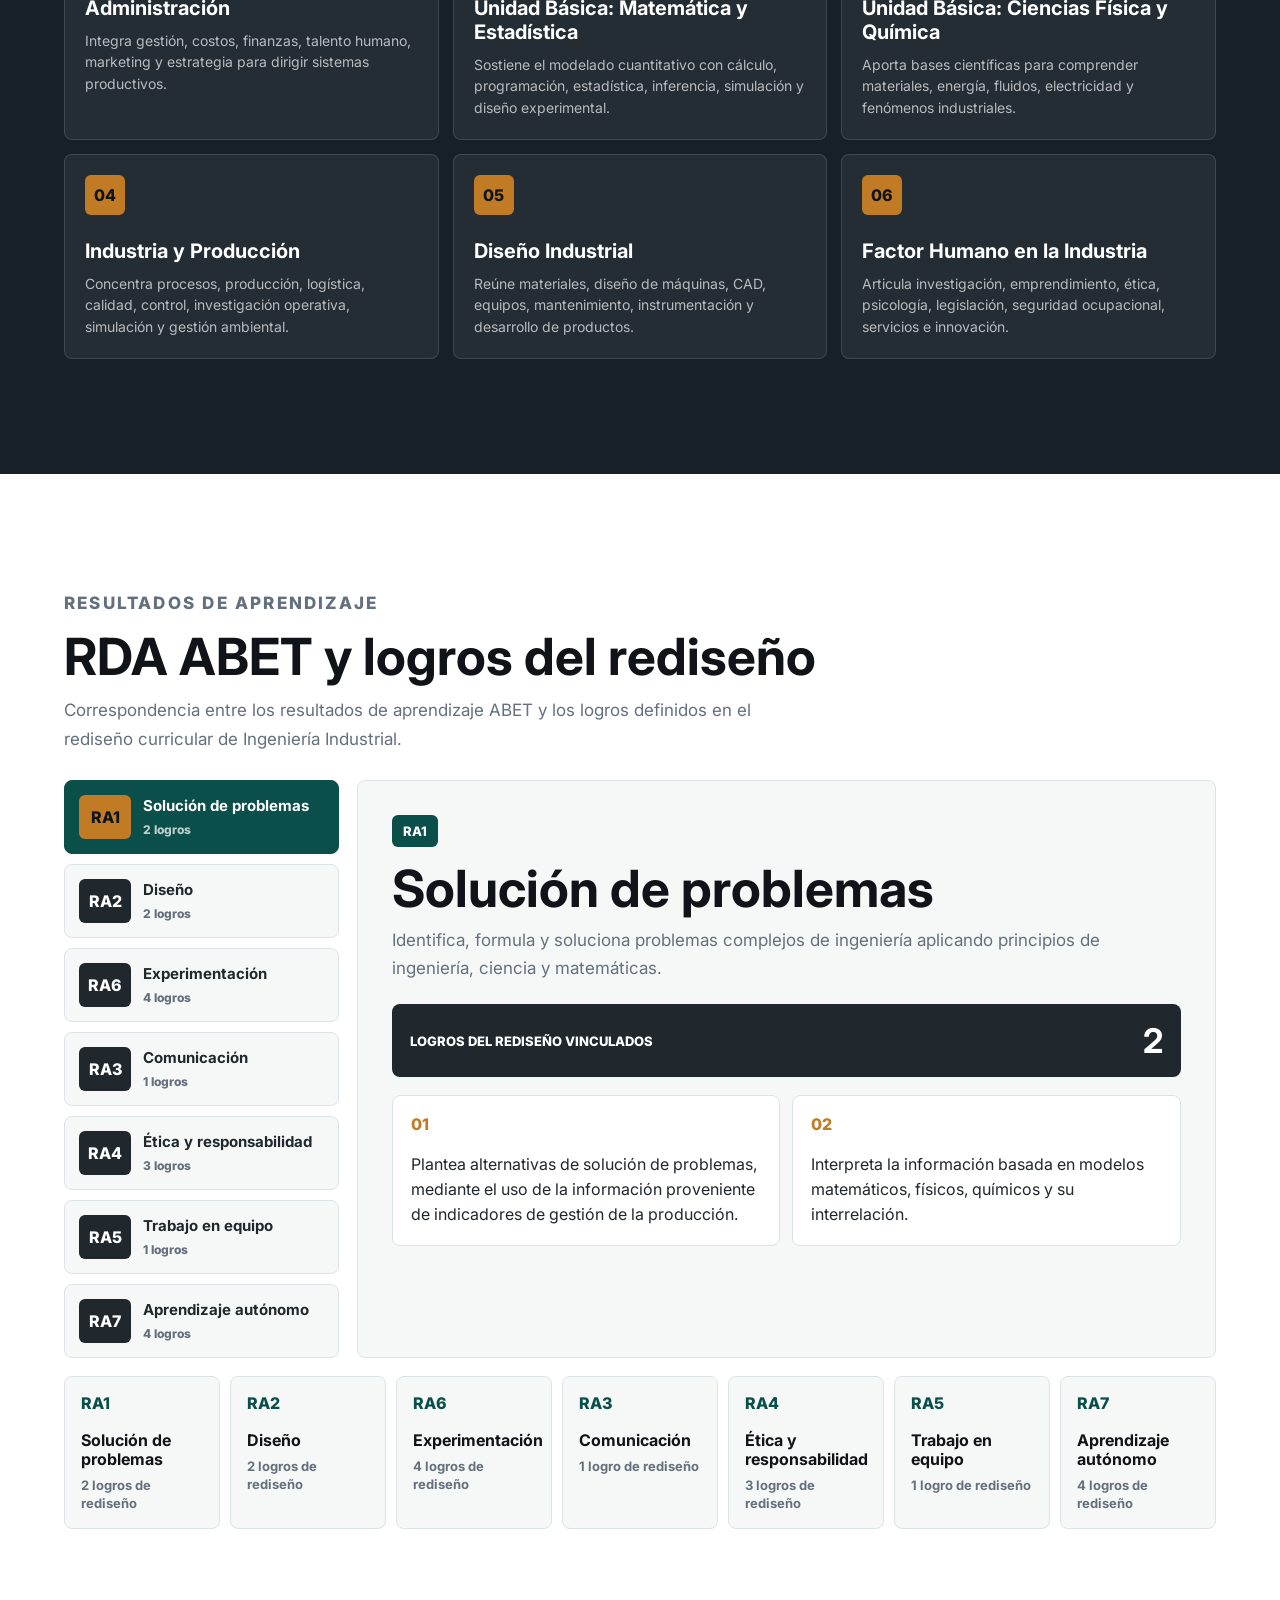
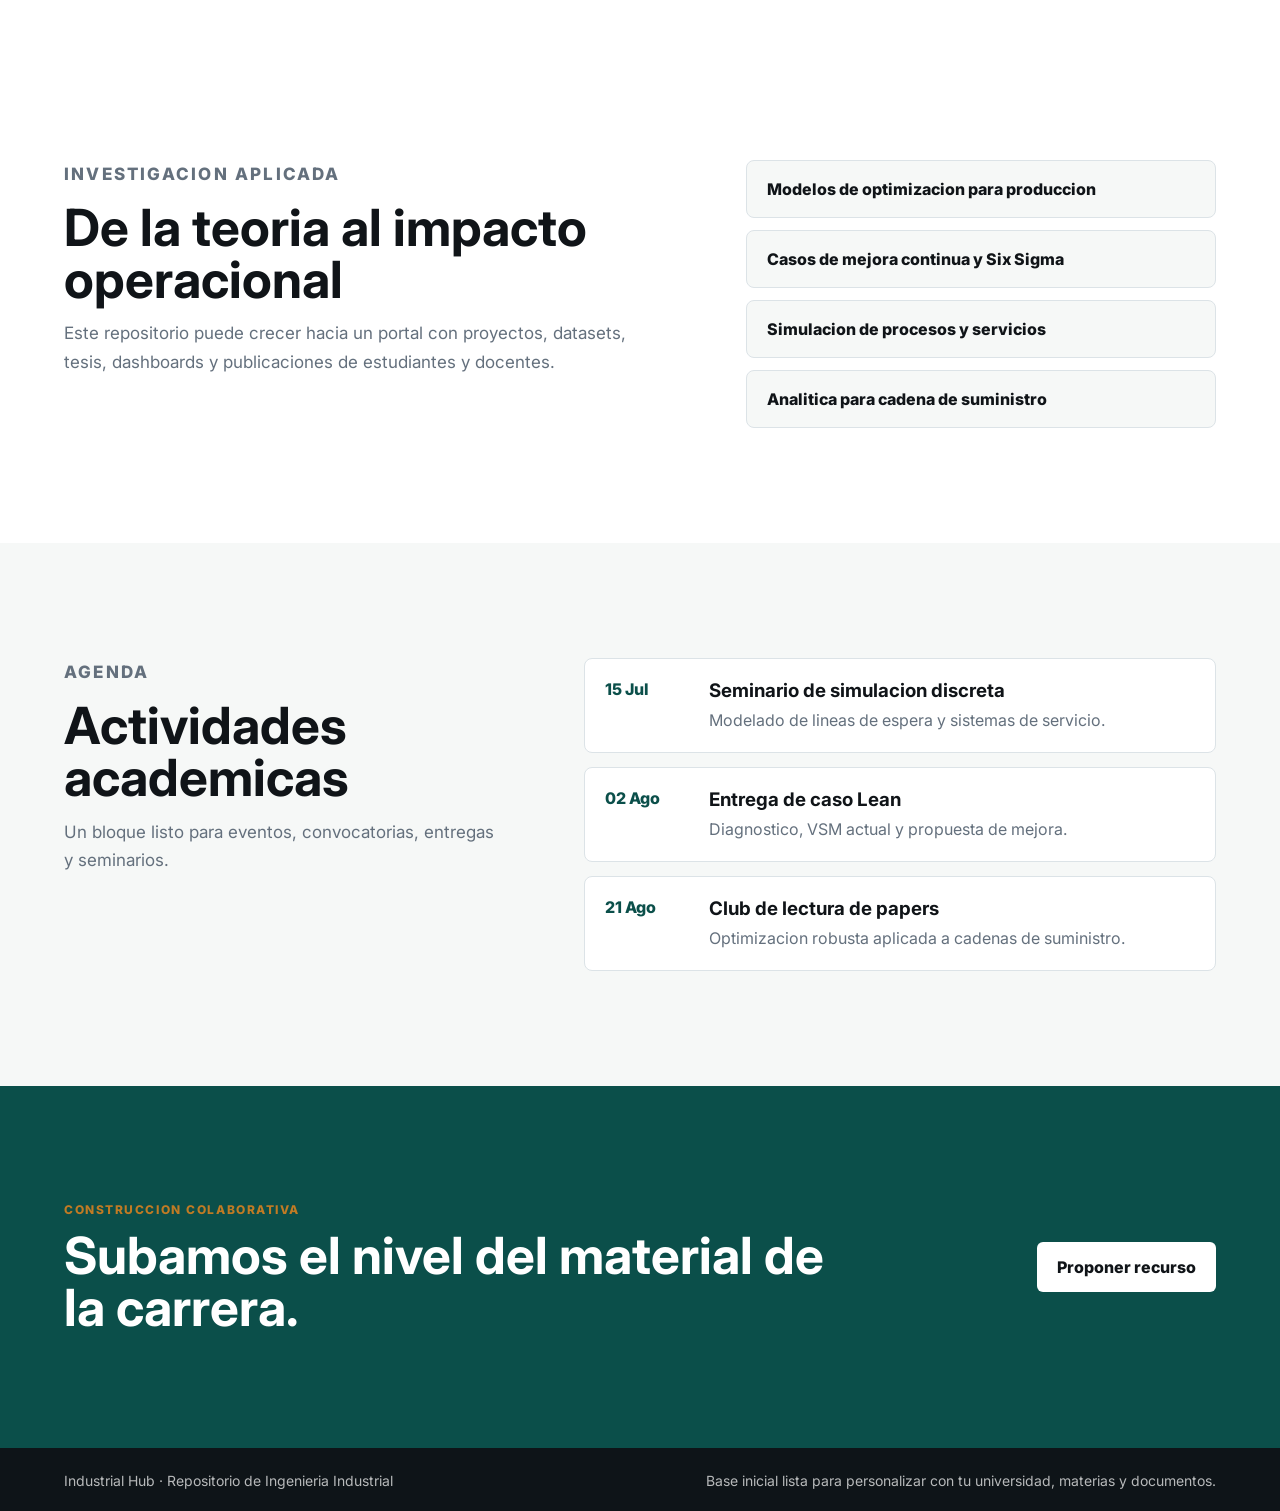
==== commit a2d190fd: "Add files via upload" ====
--- a/index.html
+++ b/index.html
@@ -24,11 +24,13 @@
 
       <nav class="main-nav" aria-label="Navegacion principal">
         <a href="#repositorio">Repositorio</a>
-        <a href="#docentes">Docentes</a>
-        <a href="#areas">Areas</a>
-        <a href="#abet">RDA ABET</a>
-        <a href="assessment.html">Assessment ABET</a>
-        <a href="#investigacion">Investigacion</a>
+        <a href="faculty.html">Docentes</a>
+        <a href="#areas">Areas</a>
+        <a href="curriculum.html">Malla</a>
+        <a href="#abet">RDA ABET</a>
+        <a href="assessment.html">Assessment ABET</a>
+        <a href="capstone.html">Capstone</a>
+        <a href="#investigacion">Investigacion</a>
         <a href="#agenda">Agenda</a>
       </nav>
 
@@ -108,7 +110,7 @@
         <div class="resource-grid" id="resourceGrid"></div>
       </section>
 
-      <section class="faculty-section" id="docentes">
+      <section class="faculty-section" id="docentes" hidden>
         <div class="section-heading">
           <p class="kicker">Equipo docente</p>
           <h2>Profesores de Ingeniería Industrial UCuenca</h2>
--- a/styles.css
+++ b/styles.css
@@ -1738,6 +1738,1363 @@
   background: var(--teal);
 }
 
+.faculty-page {
+  --faculty-blue: #003a70;
+  --faculty-light: #005eb8;
+  --faculty-red: #c8102e;
+  --faculty-gold: #f2a900;
+  background: #f4f7fb;
+}
+
+.faculty-header {
+  background: rgba(0, 35, 76, 0.9);
+}
+
+.faculty-hero {
+  min-height: 58vh;
+  display: grid;
+  align-items: end;
+  padding: 150px clamp(20px, 5vw, 72px) 66px;
+  color: var(--white);
+  background:
+    linear-gradient(90deg, rgba(0, 35, 76, 0.96), rgba(0, 94, 184, 0.78) 58%, rgba(200, 16, 46, 0.56)),
+    url("assets/capstone-lab-banner.jpeg") center / cover;
+}
+
+.faculty-hero > div {
+  max-width: 980px;
+}
+
+.faculty-hero p:not(.kicker) {
+  max-width: 820px;
+  margin-bottom: 0;
+  color: rgba(255, 255, 255, 0.8);
+  font-size: clamp(17px, 2vw, 21px);
+  line-height: 1.6;
+}
+
+.faculty-dashboard {
+  padding: clamp(42px, 7vw, 88px) clamp(20px, 5vw, 72px);
+}
+
+.faculty-offer-grid {
+  display: grid;
+  grid-template-columns: repeat(4, minmax(0, 1fr));
+  gap: 12px;
+  margin-bottom: 18px;
+}
+
+.faculty-offer-grid article,
+.faculty-stat-card,
+.faculty-detail-panel {
+  background: var(--white);
+  border: 1px solid var(--line);
+  border-radius: 8px;
+}
+
+.faculty-offer-grid article {
+  padding: 18px;
+}
+
+.faculty-offer-grid strong,
+.faculty-offer-grid span {
+  display: block;
+}
+
+.faculty-offer-grid strong {
+  color: var(--faculty-blue);
+  font-size: clamp(24px, 3vw, 38px);
+}
+
+.faculty-offer-grid span {
+  color: var(--muted);
+  font-size: 12px;
+  font-weight: 800;
+  text-transform: uppercase;
+}
+
+.faculty-toolbar {
+  display: grid;
+  grid-template-columns: minmax(260px, 1.3fr) repeat(3, minmax(170px, 0.75fr));
+  gap: 12px;
+  margin-bottom: 18px;
+  padding: 16px;
+  background: var(--white);
+  border: 1px solid var(--line);
+  border-radius: 8px;
+}
+
+.faculty-toolbar label {
+  display: grid;
+  gap: 8px;
+}
+
+.faculty-toolbar span {
+  color: var(--graphite);
+  font-size: 12px;
+  font-weight: 800;
+  text-transform: uppercase;
+}
+
+.faculty-toolbar input,
+.faculty-toolbar select {
+  width: 100%;
+  min-height: 46px;
+  padding: 0 12px;
+  color: var(--ink);
+  background: #f4f7fb;
+  border: 1px solid var(--line);
+  border-radius: 6px;
+  font: inherit;
+  font-weight: 700;
+}
+
+.faculty-stats {
+  display: grid;
+  grid-template-columns: repeat(4, minmax(0, 1fr));
+  gap: 14px;
+  margin-bottom: 24px;
+}
+
+.faculty-stat-card {
+  padding: 18px;
+}
+
+.faculty-stat-card h2 {
+  margin-bottom: 14px;
+  font-size: 19px;
+}
+
+.faculty-kpis {
+  display: grid;
+  grid-template-columns: repeat(2, minmax(0, 1fr));
+  gap: 10px;
+}
+
+.faculty-kpis div {
+  padding: 12px;
+  background: #f4f7fb;
+  border: 1px solid var(--line);
+  border-radius: 8px;
+}
+
+.faculty-kpis strong,
+.faculty-kpis span {
+  display: block;
+}
+
+.faculty-kpis strong {
+  color: var(--faculty-blue);
+  font-size: 28px;
+}
+
+.faculty-kpis span {
+  color: var(--muted);
+  font-size: 11px;
+  font-weight: 800;
+  text-transform: uppercase;
+}
+
+.faculty-bars {
+  display: grid;
+  gap: 10px;
+}
+
+.faculty-bar-row {
+  display: grid;
+  grid-template-columns: minmax(110px, 0.72fr) minmax(120px, 1fr) 34px;
+  gap: 10px;
+  align-items: center;
+}
+
+.faculty-bar-row span,
+.faculty-bar-row strong {
+  font-size: 12px;
+  font-weight: 800;
+}
+
+.faculty-bar-row span {
+  color: var(--graphite);
+}
+
+.faculty-bar-row strong {
+  color: var(--faculty-blue);
+  text-align: right;
+}
+
+.faculty-bar-row div {
+  overflow: hidden;
+  height: 12px;
+  background: #dbe5ef;
+  border-radius: 999px;
+}
+
+.faculty-bar-row i {
+  display: block;
+  height: 100%;
+  background: linear-gradient(90deg, var(--faculty-light), var(--faculty-blue));
+  border-radius: inherit;
+}
+
+.faculty-bar-row--gold i {
+  background: linear-gradient(90deg, var(--faculty-gold), var(--faculty-red));
+}
+
+.faculty-layout {
+  display: grid;
+  grid-template-columns: minmax(0, 1fr) minmax(340px, 0.42fr);
+  gap: 18px;
+  align-items: start;
+}
+
+.faculty-page-grid {
+  display: grid;
+  gap: 18px;
+}
+
+.faculty-card-section {
+  display: grid;
+  gap: 10px;
+}
+
+.faculty-card-section h3 {
+  margin: 0;
+  color: var(--faculty-blue);
+  font-size: 18px;
+}
+
+.faculty-card-section > div {
+  display: grid;
+  grid-template-columns: repeat(2, minmax(0, 1fr));
+  gap: 12px;
+}
+
+.faculty-page-card {
+  display: grid;
+  grid-template-columns: 82px minmax(0, 1fr);
+  gap: 14px;
+  align-items: center;
+  padding: 12px;
+  color: var(--ink);
+  background: var(--white);
+  border: 1px solid var(--line);
+  border-radius: 8px;
+  font: inherit;
+  text-align: left;
+  cursor: pointer;
+}
+
+.faculty-page-card[aria-pressed="true"] {
+  border-color: var(--faculty-blue);
+  box-shadow: 0 12px 32px rgba(0, 58, 112, 0.12);
+}
+
+.faculty-page-card img {
+  width: 82px;
+  height: 82px;
+  object-fit: cover;
+  background: #d7e0ea;
+  border-radius: 6px;
+}
+
+.faculty-page-card span {
+  display: inline-block;
+  margin-bottom: 7px;
+  padding: 5px 7px;
+  color: var(--white);
+  background: var(--faculty-red);
+  border-radius: 6px;
+  font-size: 10px;
+  font-weight: 800;
+}
+
+.faculty-page-card strong {
+  display: block;
+  margin-bottom: 6px;
+  font-size: 16px;
+  line-height: 1.2;
+}
+
+.faculty-page-card p,
+.faculty-page-card small {
+  display: block;
+  margin: 0;
+  color: var(--muted);
+  font-size: 12px;
+  font-weight: 700;
+  line-height: 1.4;
+}
+
+.faculty-detail-panel {
+  position: sticky;
+  top: 96px;
+  overflow: hidden;
+}
+
+.faculty-detail-head {
+  display: grid;
+  grid-template-columns: 92px 1fr;
+  gap: 14px;
+  align-items: center;
+  padding: 18px;
+  color: var(--white);
+  background: var(--faculty-blue);
+}
+
+.faculty-detail-head img {
+  width: 92px;
+  height: 92px;
+  object-fit: cover;
+  border-radius: 8px;
+}
+
+.faculty-detail-head h2 {
+  margin-bottom: 8px;
+  font-size: 24px;
+  line-height: 1.1;
+}
+
+.faculty-detail-head p:not(.kicker) {
+  margin-bottom: 0;
+  color: rgba(255, 255, 255, 0.76);
+  line-height: 1.4;
+}
+
+.faculty-detail-kpis {
+  display: grid;
+  grid-template-columns: repeat(3, minmax(0, 1fr));
+  gap: 8px;
+  padding: 14px;
+}
+
+.faculty-detail-kpis div {
+  padding: 12px;
+  background: #f4f7fb;
+  border: 1px solid var(--line);
+  border-radius: 8px;
+}
+
+.faculty-detail-kpis strong,
+.faculty-detail-kpis span {
+  display: block;
+}
+
+.faculty-detail-kpis strong {
+  color: var(--faculty-blue);
+  font-size: 20px;
+  line-height: 1.1;
+}
+
+.faculty-detail-kpis span {
+  margin-top: 4px;
+  color: var(--muted);
+  font-size: 10px;
+  font-weight: 800;
+  text-transform: uppercase;
+}
+
+.faculty-detail-meta {
+  display: flex;
+  flex-wrap: wrap;
+  gap: 8px;
+  padding: 0 14px 14px;
+}
+
+.faculty-detail-meta span {
+  padding: 7px 9px;
+  color: var(--faculty-blue);
+  background: rgba(0, 94, 184, 0.1);
+  border: 1px solid rgba(0, 94, 184, 0.16);
+  border-radius: 999px;
+  font-size: 11px;
+  font-weight: 800;
+}
+
+.faculty-subject-list {
+  display: grid;
+  gap: 8px;
+  max-height: 520px;
+  overflow: auto;
+  padding: 0 14px 14px;
+}
+
+.faculty-subject-list article {
+  padding: 12px;
+  background: #f4f7fb;
+  border: 1px solid var(--line);
+  border-radius: 8px;
+}
+
+.faculty-subject-list span,
+.faculty-subject-list small {
+  color: var(--muted);
+  font-size: 11px;
+  font-weight: 800;
+}
+
+.faculty-subject-list strong {
+  display: block;
+  margin: 5px 0;
+  color: var(--graphite);
+  font-size: 14px;
+  line-height: 1.25;
+}
+
+.curriculum-page {
+  --curriculum-blue: #003a70;
+  --curriculum-light: #005eb8;
+  --curriculum-red: #c8102e;
+  --curriculum-gold: #f2a900;
+  background: #f4f7fb;
+}
+
+.curriculum-header {
+  background: rgba(0, 35, 76, 0.9);
+}
+
+.curriculum-hero {
+  min-height: 58vh;
+  display: grid;
+  align-items: end;
+  padding: 150px clamp(20px, 5vw, 72px) 66px;
+  color: var(--white);
+  background:
+    linear-gradient(90deg, rgba(0, 35, 76, 0.96), rgba(0, 94, 184, 0.78) 58%, rgba(200, 16, 46, 0.56)),
+    url("assets/capstone-lab-banner.jpeg") center / cover;
+}
+
+.curriculum-hero > div {
+  max-width: 980px;
+}
+
+.curriculum-hero p:not(.kicker) {
+  max-width: 780px;
+  margin-bottom: 0;
+  color: rgba(255, 255, 255, 0.8);
+  font-size: clamp(17px, 2vw, 21px);
+  line-height: 1.6;
+}
+
+.curriculum-dashboard {
+  padding: clamp(42px, 7vw, 88px) clamp(20px, 5vw, 72px);
+}
+
+.curriculum-metrics,
+.curriculum-toolbar,
+.curriculum-charts,
+.curriculum-layout,
+.curriculum-glossary-grid {
+  display: grid;
+  gap: 14px;
+}
+
+.curriculum-metrics {
+  grid-template-columns: repeat(4, minmax(0, 1fr));
+  margin-bottom: 18px;
+}
+
+.curriculum-metrics article,
+.curriculum-toolbar,
+.curriculum-charts article,
+.curriculum-level-card,
+.curriculum-detail,
+.curriculum-glossary-grid article {
+  background: var(--white);
+  border: 1px solid var(--line);
+  border-radius: 8px;
+}
+
+.curriculum-metrics article {
+  padding: 18px;
+}
+
+.curriculum-metrics strong,
+.curriculum-metrics span {
+  display: block;
+}
+
+.curriculum-metrics strong {
+  color: var(--curriculum-blue);
+  font-size: clamp(28px, 4vw, 44px);
+}
+
+.curriculum-metrics span {
+  color: var(--muted);
+  font-size: 12px;
+  font-weight: 800;
+  text-transform: uppercase;
+}
+
+.curriculum-toolbar {
+  grid-template-columns: minmax(260px, 1.3fr) repeat(2, minmax(190px, 0.8fr)) minmax(180px, 0.7fr);
+  align-items: end;
+  margin-bottom: 18px;
+  padding: 16px;
+}
+
+.curriculum-toolbar label {
+  display: grid;
+  gap: 8px;
+}
+
+.curriculum-toolbar label > span {
+  color: var(--graphite);
+  font-size: 12px;
+  font-weight: 800;
+  text-transform: uppercase;
+}
+
+.curriculum-toolbar input,
+.curriculum-toolbar select {
+  width: 100%;
+  min-height: 46px;
+  padding: 0 12px;
+  color: var(--ink);
+  background: #f4f7fb;
+  border: 1px solid var(--line);
+  border-radius: 6px;
+  font: inherit;
+  font-weight: 700;
+}
+
+.curriculum-toggle {
+  display: flex !important;
+  grid-template-columns: none !important;
+  align-items: center;
+  min-height: 46px;
+  padding: 0 12px;
+  background: #f4f7fb;
+  border: 1px solid var(--line);
+  border-radius: 6px;
+}
+
+.curriculum-toggle input {
+  width: auto;
+  min-height: auto;
+}
+
+.curriculum-charts {
+  grid-template-columns: repeat(2, minmax(0, 1fr));
+  margin-bottom: 24px;
+}
+
+.curriculum-charts article {
+  padding: 18px;
+}
+
+.curriculum-charts h2 {
+  margin-bottom: 14px;
+  font-size: 20px;
+}
+
+.curriculum-bar-row {
+  display: grid;
+  grid-template-columns: minmax(120px, 0.8fr) minmax(140px, 1fr) 44px;
+  gap: 10px;
+  align-items: center;
+  margin-top: 10px;
+}
+
+.curriculum-bar-row span,
+.curriculum-bar-row strong {
+  font-size: 12px;
+  font-weight: 800;
+}
+
+.curriculum-bar-row div {
+  overflow: hidden;
+  height: 12px;
+  background: #dbe5ef;
+  border-radius: 999px;
+}
+
+.curriculum-bar-row i {
+  display: block;
+  height: 100%;
+  background: linear-gradient(90deg, var(--curriculum-light), var(--curriculum-blue));
+  border-radius: inherit;
+}
+
+.curriculum-bar-row strong {
+  color: var(--curriculum-blue);
+  text-align: right;
+}
+
+.curriculum-layout {
+  grid-template-columns: minmax(0, 1fr) minmax(360px, 0.42fr);
+  align-items: start;
+}
+
+.curriculum-level-grid {
+  display: grid;
+  gap: 14px;
+}
+
+.curriculum-level-card {
+  overflow: hidden;
+}
+
+.curriculum-level-card__head {
+  display: flex;
+  justify-content: space-between;
+  gap: 14px;
+  padding: 14px 16px;
+  color: var(--white);
+  background: var(--curriculum-blue);
+}
+
+.curriculum-level-card__head span,
+.curriculum-level-card__head small {
+  font-weight: 800;
+}
+
+.curriculum-level-card__head small {
+  color: rgba(255, 255, 255, 0.76);
+}
+
+.curriculum-course-list {
+  display: grid;
+  grid-template-columns: repeat(2, minmax(0, 1fr));
+  gap: 10px;
+  padding: 12px;
+}
+
+.curriculum-course-card {
+  display: grid;
+  gap: 6px;
+  min-height: 150px;
+  padding: 12px;
+  color: var(--ink);
+  background: #f4f7fb;
+  border: 1px solid var(--line);
+  border-radius: 8px;
+  font: inherit;
+  text-align: left;
+  cursor: pointer;
+}
+
+.curriculum-course-card[aria-pressed="true"] {
+  border-color: var(--curriculum-red);
+  box-shadow: 0 12px 32px rgba(200, 16, 46, 0.1);
+}
+
+.curriculum-course-card span,
+.curriculum-course-card em,
+.curriculum-course-card small {
+  color: var(--muted);
+  font-size: 11px;
+  font-style: normal;
+  font-weight: 800;
+}
+
+.curriculum-course-card strong {
+  color: var(--graphite);
+  font-size: 15px;
+  line-height: 1.2;
+}
+
+.curriculum-detail {
+  position: sticky;
+  top: 96px;
+  overflow: hidden;
+}
+
+.curriculum-detail-head {
+  display: grid;
+  grid-template-columns: 70px 1fr;
+  gap: 14px;
+  align-items: center;
+  padding: 18px;
+  color: var(--white);
+  background: var(--curriculum-blue);
+}
+
+.curriculum-detail-head > span {
+  display: grid;
+  place-items: center;
+  min-height: 58px;
+  color: var(--ink);
+  background: var(--curriculum-gold);
+  border-radius: 8px;
+  font-weight: 800;
+}
+
+.curriculum-detail-head h2 {
+  margin-bottom: 8px;
+  font-size: 25px;
+  line-height: 1.1;
+}
+
+.curriculum-detail-head p:not(.kicker) {
+  margin-bottom: 0;
+  color: rgba(255, 255, 255, 0.76);
+}
+
+.curriculum-hours-grid {
+  display: grid;
+  grid-template-columns: repeat(4, minmax(0, 1fr));
+  gap: 8px;
+  padding: 14px;
+}
+
+.curriculum-hours-grid div {
+  padding: 12px;
+  background: #f4f7fb;
+  border: 1px solid var(--line);
+  border-radius: 8px;
+}
+
+.curriculum-hours-grid strong,
+.curriculum-hours-grid span {
+  display: block;
+}
+
+.curriculum-hours-grid strong {
+  color: var(--curriculum-blue);
+  font-size: 24px;
+}
+
+.curriculum-hours-grid span {
+  color: var(--muted);
+  font-size: 10px;
+  font-weight: 800;
+}
+
+.curriculum-detail-meta {
+  display: flex;
+  flex-wrap: wrap;
+  gap: 8px;
+  padding: 0 14px 14px;
+}
+
+.curriculum-detail-meta span {
+  padding: 7px 9px;
+  color: var(--curriculum-blue);
+  background: rgba(0, 94, 184, 0.1);
+  border-radius: 999px;
+  font-size: 11px;
+  font-weight: 800;
+}
+
+.curriculum-chain {
+  padding: 0 14px 14px;
+}
+
+.curriculum-chain.is-hidden {
+  display: none;
+}
+
+.curriculum-chain h3 {
+  margin: 0 0 10px;
+  font-size: 16px;
+}
+
+.curriculum-chain > div {
+  display: grid;
+  gap: 8px;
+}
+
+.curriculum-chain button,
+.curriculum-chain p {
+  margin: 0;
+  padding: 10px;
+  color: var(--ink);
+  background: #f4f7fb;
+  border: 1px solid var(--line);
+  border-radius: 8px;
+  font: inherit;
+  text-align: left;
+}
+
+.curriculum-chain button {
+  cursor: pointer;
+}
+
+.curriculum-chain button span,
+.curriculum-chain button strong {
+  display: block;
+}
+
+.curriculum-chain button span {
+  margin-bottom: 4px;
+  color: var(--muted);
+  font-size: 11px;
+  font-weight: 800;
+}
+
+.curriculum-chain button strong {
+  font-size: 13px;
+}
+
+.curriculum-glossary {
+  margin-top: 24px;
+}
+
+.curriculum-glossary-grid {
+  grid-template-columns: repeat(5, minmax(0, 1fr));
+}
+
+.curriculum-glossary-grid article {
+  padding: 16px;
+}
+
+.curriculum-glossary-grid strong {
+  display: block;
+  margin-bottom: 10px;
+  color: var(--curriculum-red);
+  font-size: 18px;
+}
+
+.curriculum-glossary-grid p {
+  margin-bottom: 0;
+  color: var(--muted);
+  font-size: 13px;
+  line-height: 1.45;
+}
+
+.capstone-page {
+  --capstone-blue: #003a70;
+  --capstone-light: #005eb8;
+  --capstone-red: #c8102e;
+  --capstone-gold: #f2a900;
+  background: #f4f7fb;
+}
+
+.capstone-header {
+  background: rgba(0, 35, 76, 0.9);
+}
+
+.capstone-hero {
+  min-height: 58vh;
+  display: grid;
+  align-items: end;
+  padding: 150px clamp(20px, 5vw, 72px) 66px;
+  color: var(--white);
+  background:
+    linear-gradient(90deg, rgba(0, 35, 76, 0.96), rgba(0, 94, 184, 0.78) 58%, rgba(200, 16, 46, 0.56)),
+    url("assets/capstone-lab-banner.jpeg") center / cover;
+}
+
+.capstone-hero > div {
+  max-width: 980px;
+}
+
+.capstone-hero p:not(.kicker) {
+  max-width: 760px;
+  margin-bottom: 0;
+  color: rgba(255, 255, 255, 0.8);
+  font-size: clamp(17px, 2vw, 21px);
+  line-height: 1.6;
+}
+
+.capstone-section,
+.capstone-semesters-section {
+  padding: clamp(42px, 7vw, 88px) clamp(20px, 5vw, 72px);
+}
+
+.capstone-toolbar {
+  display: grid;
+  grid-template-columns: minmax(220px, 0.75fr) minmax(220px, 0.75fr) minmax(280px, 1.4fr);
+  gap: 12px;
+  margin-bottom: 18px;
+  padding: 16px;
+  background: var(--white);
+  border: 1px solid var(--line);
+  border-radius: 8px;
+}
+
+.capstone-toolbar label {
+  display: grid;
+  gap: 8px;
+}
+
+.capstone-toolbar span {
+  color: var(--graphite);
+  font-size: 12px;
+  font-weight: 800;
+  text-transform: uppercase;
+}
+
+.capstone-toolbar select,
+.capstone-toolbar input {
+  width: 100%;
+  min-height: 46px;
+  padding: 0 12px;
+  color: var(--ink);
+  background: #f4f7fb;
+  border: 1px solid var(--line);
+  border-radius: 6px;
+  font: inherit;
+  font-weight: 700;
+}
+
+.capstone-metrics {
+  display: grid;
+  grid-template-columns: repeat(3, minmax(0, 1fr));
+  gap: 12px;
+  margin-bottom: 18px;
+}
+
+.capstone-metrics article {
+  padding: 18px;
+  background: var(--white);
+  border: 1px solid var(--line);
+  border-radius: 8px;
+}
+
+.capstone-metrics strong,
+.capstone-metrics span {
+  display: block;
+}
+
+.capstone-metrics strong {
+  color: var(--capstone-blue);
+  font-size: clamp(30px, 4vw, 46px);
+}
+
+.capstone-metrics span {
+  color: var(--muted);
+  font-size: 12px;
+  font-weight: 800;
+  text-transform: uppercase;
+}
+
+.capstone-featured {
+  display: grid;
+  grid-template-columns: repeat(2, minmax(0, 1fr));
+  gap: 16px;
+  align-items: start;
+  margin-bottom: 34px;
+  padding: 0;
+  color: var(--ink);
+  background: transparent;
+  border-radius: 0;
+  box-shadow: none;
+}
+
+.capstone-featured img {
+  width: 100%;
+  aspect-ratio: 4 / 3;
+  object-fit: cover;
+  background: #d7e0ea;
+  border-radius: 6px;
+}
+
+.capstone-featured h2 {
+  margin-bottom: 0;
+  font-size: clamp(22px, 3vw, 34px);
+  line-height: 1.1;
+}
+
+.capstone-featured p:not(.kicker) {
+  color: var(--muted);
+  line-height: 1.6;
+}
+
+.capstone-stat-panel {
+  overflow: hidden;
+  background: var(--white);
+  border: 1px solid var(--line);
+  border-radius: 8px;
+}
+
+.capstone-stat-panel__head {
+  padding: 18px 18px 14px;
+  border-bottom: 1px solid var(--line);
+}
+
+.capstone-bar-chart {
+  display: grid;
+  gap: 10px;
+  padding: 16px 18px 18px;
+}
+
+.capstone-bar-row {
+  position: relative;
+  display: grid;
+  gap: 8px;
+  padding: 10px;
+  background: #f8fafc;
+  border: 1px solid transparent;
+  border-radius: 8px;
+  cursor: pointer;
+}
+
+.capstone-bar-row.is-open {
+  background: var(--white);
+  border-color: var(--line);
+  box-shadow: 0 10px 28px rgba(0, 35, 76, 0.08);
+}
+
+.capstone-bar-row__main {
+  display: grid;
+  grid-template-columns: minmax(170px, 0.9fr) minmax(120px, 1fr) 36px;
+  gap: 12px;
+  align-items: center;
+}
+
+.capstone-bar-row strong,
+.capstone-bar-row small,
+.capstone-bar-row span {
+  display: block;
+}
+
+.capstone-bar-row strong {
+  color: var(--graphite);
+  font-size: 13px;
+  line-height: 1.25;
+}
+
+.capstone-bar-row small {
+  margin-top: 3px;
+  color: var(--muted);
+  font-size: 11px;
+  font-weight: 800;
+}
+
+.capstone-bar-row span {
+  color: var(--capstone-blue);
+  font-size: 18px;
+  font-weight: 800;
+  text-align: right;
+}
+
+.capstone-bar-track {
+  overflow: hidden;
+  height: 13px;
+  background: #dbe5ef;
+  border-radius: 999px;
+}
+
+.capstone-bar-track i {
+  display: block;
+  height: 100%;
+  background: linear-gradient(90deg, var(--capstone-light), var(--capstone-blue));
+  border-radius: inherit;
+}
+
+.capstone-bar-row--area .capstone-bar-track i {
+  background: linear-gradient(90deg, var(--capstone-gold), var(--capstone-red));
+}
+
+.capstone-bar-details {
+  display: none;
+  gap: 7px;
+  padding-top: 4px;
+}
+
+.capstone-bar-row.is-open .capstone-bar-details {
+  display: grid;
+}
+
+.capstone-bar-details button {
+  display: grid;
+  gap: 3px;
+  width: 100%;
+  padding: 9px 10px;
+  color: var(--ink);
+  background: var(--white);
+  border: 1px solid var(--line);
+  border-radius: 6px;
+  font: inherit;
+  text-align: left;
+  cursor: pointer;
+}
+
+.capstone-bar-details button:hover {
+  border-color: rgba(0, 94, 184, 0.32);
+}
+
+.capstone-bar-details strong {
+  color: var(--graphite);
+  font-size: 12px;
+}
+
+.capstone-bar-details small {
+  color: var(--muted);
+  font-size: 11px;
+  font-weight: 800;
+}
+
+.capstone-grid {
+  display: grid;
+  grid-template-columns: 1fr;
+  gap: 10px;
+}
+
+.capstone-table-head {
+  display: grid;
+  grid-template-columns: 112px minmax(240px, 1.35fr) minmax(140px, 0.65fr) minmax(150px, 0.7fr) minmax(180px, 0.9fr) auto;
+  gap: 14px;
+  align-items: center;
+  padding: 0 16px 2px 0;
+  color: var(--muted);
+  font-size: 11px;
+  font-weight: 800;
+  text-transform: uppercase;
+}
+
+.capstone-card {
+  display: grid;
+  grid-template-columns: 112px minmax(0, 1fr);
+  align-items: stretch;
+  overflow: hidden;
+  background: var(--white);
+  border: 1px solid var(--line);
+  border-radius: 8px;
+  transition: transform 160ms ease, box-shadow 160ms ease;
+}
+
+.capstone-card:hover {
+  transform: translateY(-3px);
+  box-shadow: var(--shadow);
+}
+
+.capstone-card__preview {
+  display: block;
+  width: 100%;
+  padding: 0;
+  background: #d7e0ea;
+  border: 0;
+  cursor: pointer;
+}
+
+.capstone-card__preview img {
+  display: block;
+  width: 100%;
+  height: 100%;
+  min-height: 112px;
+  object-fit: cover;
+}
+
+.capstone-card__content {
+  display: grid;
+  grid-template-columns: minmax(240px, 1.35fr) minmax(140px, 0.65fr) minmax(150px, 0.7fr) minmax(180px, 0.9fr) auto;
+  gap: 14px;
+  align-items: center;
+  min-height: 112px;
+  padding: 14px 16px;
+}
+
+.capstone-card__content span {
+  display: block;
+  margin-bottom: 5px;
+  color: var(--muted);
+  font-size: 10px;
+  font-weight: 800;
+  text-transform: uppercase;
+}
+
+.capstone-card h3 {
+  margin-bottom: 6px;
+  font-size: 16px;
+  line-height: 1.22;
+}
+
+.capstone-card p {
+  margin-bottom: 0;
+  color: var(--muted);
+  font-size: 13px;
+  line-height: 1.38;
+}
+
+.capstone-tags {
+  display: flex;
+  flex-wrap: wrap;
+  gap: 6px;
+  margin: 9px 0;
+}
+
+.capstone-tags span,
+.capstone-tags small {
+  padding: 5px 7px;
+  color: var(--capstone-blue);
+  background: rgba(0, 94, 184, 0.1);
+  border: 1px solid rgba(0, 94, 184, 0.16);
+  border-radius: 999px;
+  font-size: 10px;
+  font-weight: 800;
+}
+
+.capstone-keyword-bubbles {
+  display: flex;
+  flex-wrap: wrap;
+  gap: 6px;
+}
+
+.capstone-keyword-bubbles small {
+  padding: 6px 8px;
+  border-radius: 999px;
+  font-size: 10px;
+  font-weight: 800;
+  line-height: 1.15;
+}
+
+.capstone-keyword-bubbles .tone-1 {
+  color: #003a70;
+  background: rgba(0, 94, 184, 0.12);
+  border: 1px solid rgba(0, 94, 184, 0.2);
+}
+
+.capstone-keyword-bubbles .tone-2 {
+  color: #8a1538;
+  background: rgba(200, 16, 46, 0.1);
+  border: 1px solid rgba(200, 16, 46, 0.18);
+}
+
+.capstone-keyword-bubbles .tone-3 {
+  color: #775300;
+  background: rgba(242, 169, 0, 0.18);
+  border: 1px solid rgba(242, 169, 0, 0.28);
+}
+
+.capstone-keyword-bubbles .tone-4 {
+  color: #374151;
+  background: rgba(75, 85, 99, 0.12);
+  border: 1px solid rgba(75, 85, 99, 0.2);
+}
+
+.capstone-docs {
+  display: flex;
+  flex-wrap: wrap;
+  gap: 7px;
+  justify-content: flex-end;
+  margin-top: 0;
+}
+
+.capstone-docs a,
+.capstone-preview-button {
+  min-height: 34px;
+  padding: 8px 10px;
+  color: var(--white);
+  background: var(--capstone-blue);
+  border: 0;
+  border-radius: 6px;
+  font: inherit;
+  font-size: 11px;
+  font-weight: 800;
+  cursor: pointer;
+}
+
+.capstone-featured .capstone-preview-button {
+  margin-top: 6px;
+  color: var(--ink);
+  background: var(--capstone-gold);
+}
+
+.capstone-semesters-section {
+  background: var(--white);
+}
+
+.capstone-semester-rail {
+  display: grid;
+  grid-template-columns: repeat(3, minmax(0, 1fr));
+  gap: 14px;
+}
+
+.capstone-semester-card {
+  min-height: 150px;
+  padding: 18px;
+  color: var(--ink);
+  background: #f4f7fb;
+  border: 1px solid var(--line);
+  border-radius: 8px;
+  font: inherit;
+  text-align: left;
+  cursor: pointer;
+}
+
+.capstone-semester-card span,
+.capstone-semester-card strong,
+.capstone-semester-card small {
+  display: block;
+}
+
+.capstone-semester-card span {
+  margin-bottom: 24px;
+  color: var(--capstone-red);
+  font-size: 12px;
+  font-weight: 800;
+  text-transform: uppercase;
+}
+
+.capstone-semester-card strong {
+  margin-bottom: 8px;
+  font-size: 24px;
+}
+
+.capstone-semester-card small {
+  color: var(--muted);
+  font-weight: 800;
+}
+
+.capstone-semester-card[aria-pressed="true"] {
+  color: var(--white);
+  background: var(--capstone-blue);
+  border-color: var(--capstone-blue);
+}
+
+.capstone-semester-card[aria-pressed="true"] span,
+.capstone-semester-card[aria-pressed="true"] small {
+  color: rgba(255, 255, 255, 0.75);
+}
+
+.capstone-dialog {
+  width: min(1120px, calc(100% - 32px));
+  max-height: calc(100vh - 32px);
+  padding: 0;
+  overflow: auto;
+  background: var(--white);
+  border: 0;
+  border-radius: 8px;
+  box-shadow: 0 24px 80px rgba(0, 0, 0, 0.28);
+}
+
+.capstone-dialog::backdrop {
+  background: rgba(0, 20, 42, 0.72);
+}
+
+.capstone-dialog img {
+  display: block;
+  width: 100%;
+  max-height: 70vh;
+  object-fit: contain;
+  background: #111827;
+}
+
+.capstone-dialog > div {
+  padding: 20px;
+}
+
+.capstone-dialog h3 {
+  margin-bottom: 10px;
+  font-size: clamp(24px, 3vw, 34px);
+  line-height: 1.12;
+}
+
+.capstone-dialog p {
+  color: var(--muted);
+  line-height: 1.55;
+}
+
+.capstone-dialog__close {
+  position: absolute;
+  top: 12px;
+  right: 12px;
+  z-index: 2;
+  display: grid;
+  place-items: center;
+  width: 38px;
+  height: 38px;
+  color: var(--white);
+  background: rgba(0, 0, 0, 0.72);
+  border: 0;
+  border-radius: 999px;
+  font: inherit;
+  font-weight: 800;
+  cursor: pointer;
+}
+
 .is-positive {
   color: var(--teal-dark);
 }
@@ -1977,16 +3334,51 @@
   .area-ranking-list,
   .area-improvement-list,
   .chart-grid,
+  .faculty-offer-grid,
+  .faculty-toolbar,
+  .faculty-stats,
+  .faculty-page-grid,
+  .curriculum-metrics,
+  .curriculum-toolbar,
+  .curriculum-charts,
+  .curriculum-course-list,
+  .curriculum-glossary-grid,
+  .capstone-toolbar,
+  .capstone-metrics,
+  .capstone-semester-rail,
   .research-band,
   .two-column {
     grid-template-columns: 1fr 1fr;
+  }
+
+  .capstone-card__content {
+    grid-template-columns: minmax(0, 1fr) minmax(150px, 0.6fr);
+  }
+
+  .capstone-table-head {
+    display: none;
+  }
+
+  .capstone-featured {
+    grid-template-columns: 1fr;
+  }
+
+  .capstone-bar-row__main {
+    grid-template-columns: minmax(0, 1fr) minmax(120px, 0.7fr) 36px;
+  }
+
+  .capstone-docs {
+    justify-content: flex-start;
   }
 
   .areas-shell,
   .area-content-grid,
   .abet-shell,
   .assessment-dashboard,
-  .assessment-dashboard--wide {
+  .assessment-dashboard--wide,
+  .faculty-layout,
+  .curriculum-layout,
+  .capstone-featured {
     grid-template-columns: 1fr;
   }
 
@@ -2045,6 +3437,22 @@
   .area-improvement-list,
   .area-improvement-stats,
   .chart-grid,
+  .faculty-offer-grid,
+  .faculty-toolbar,
+  .faculty-stats,
+  .faculty-page-grid,
+  .faculty-layout,
+  .curriculum-metrics,
+  .curriculum-toolbar,
+  .curriculum-charts,
+  .curriculum-layout,
+  .curriculum-course-list,
+  .curriculum-hours-grid,
+  .curriculum-glossary-grid,
+  .capstone-toolbar,
+  .capstone-metrics,
+  .capstone-grid,
+  .capstone-semester-rail,
   .research-band,
   .two-column {
     grid-template-columns: 1fr;
@@ -2053,8 +3461,62 @@
   .area-tabs,
   .abet-list,
   .area-stats,
-  .course-item {
+  .course-item,
+  .faculty-page-card,
+  .faculty-detail-head,
+  .faculty-detail-kpis,
+  .curriculum-detail-head,
+  .capstone-card,
+  .capstone-card__content {
     grid-template-columns: 1fr;
+  }
+
+  .faculty-detail-panel {
+    position: static;
+  }
+
+  .curriculum-detail {
+    position: static;
+  }
+
+  .faculty-card-section > div {
+    grid-template-columns: 1fr;
+  }
+
+  .faculty-page-card img,
+  .faculty-detail-head img {
+    width: 100%;
+    height: auto;
+    aspect-ratio: 16 / 9;
+  }
+
+  .faculty-bar-row {
+    grid-template-columns: 1fr;
+  }
+
+  .curriculum-bar-row {
+    grid-template-columns: 1fr;
+  }
+
+  .faculty-bar-row strong {
+    text-align: left;
+  }
+
+  .curriculum-bar-row strong {
+    text-align: left;
+  }
+
+  .capstone-card__preview img {
+    height: auto;
+    aspect-ratio: 16 / 9;
+  }
+
+  .capstone-bar-row__main {
+    grid-template-columns: 1fr;
+  }
+
+  .capstone-bar-row span {
+    text-align: left;
   }
 
   .abet-item {
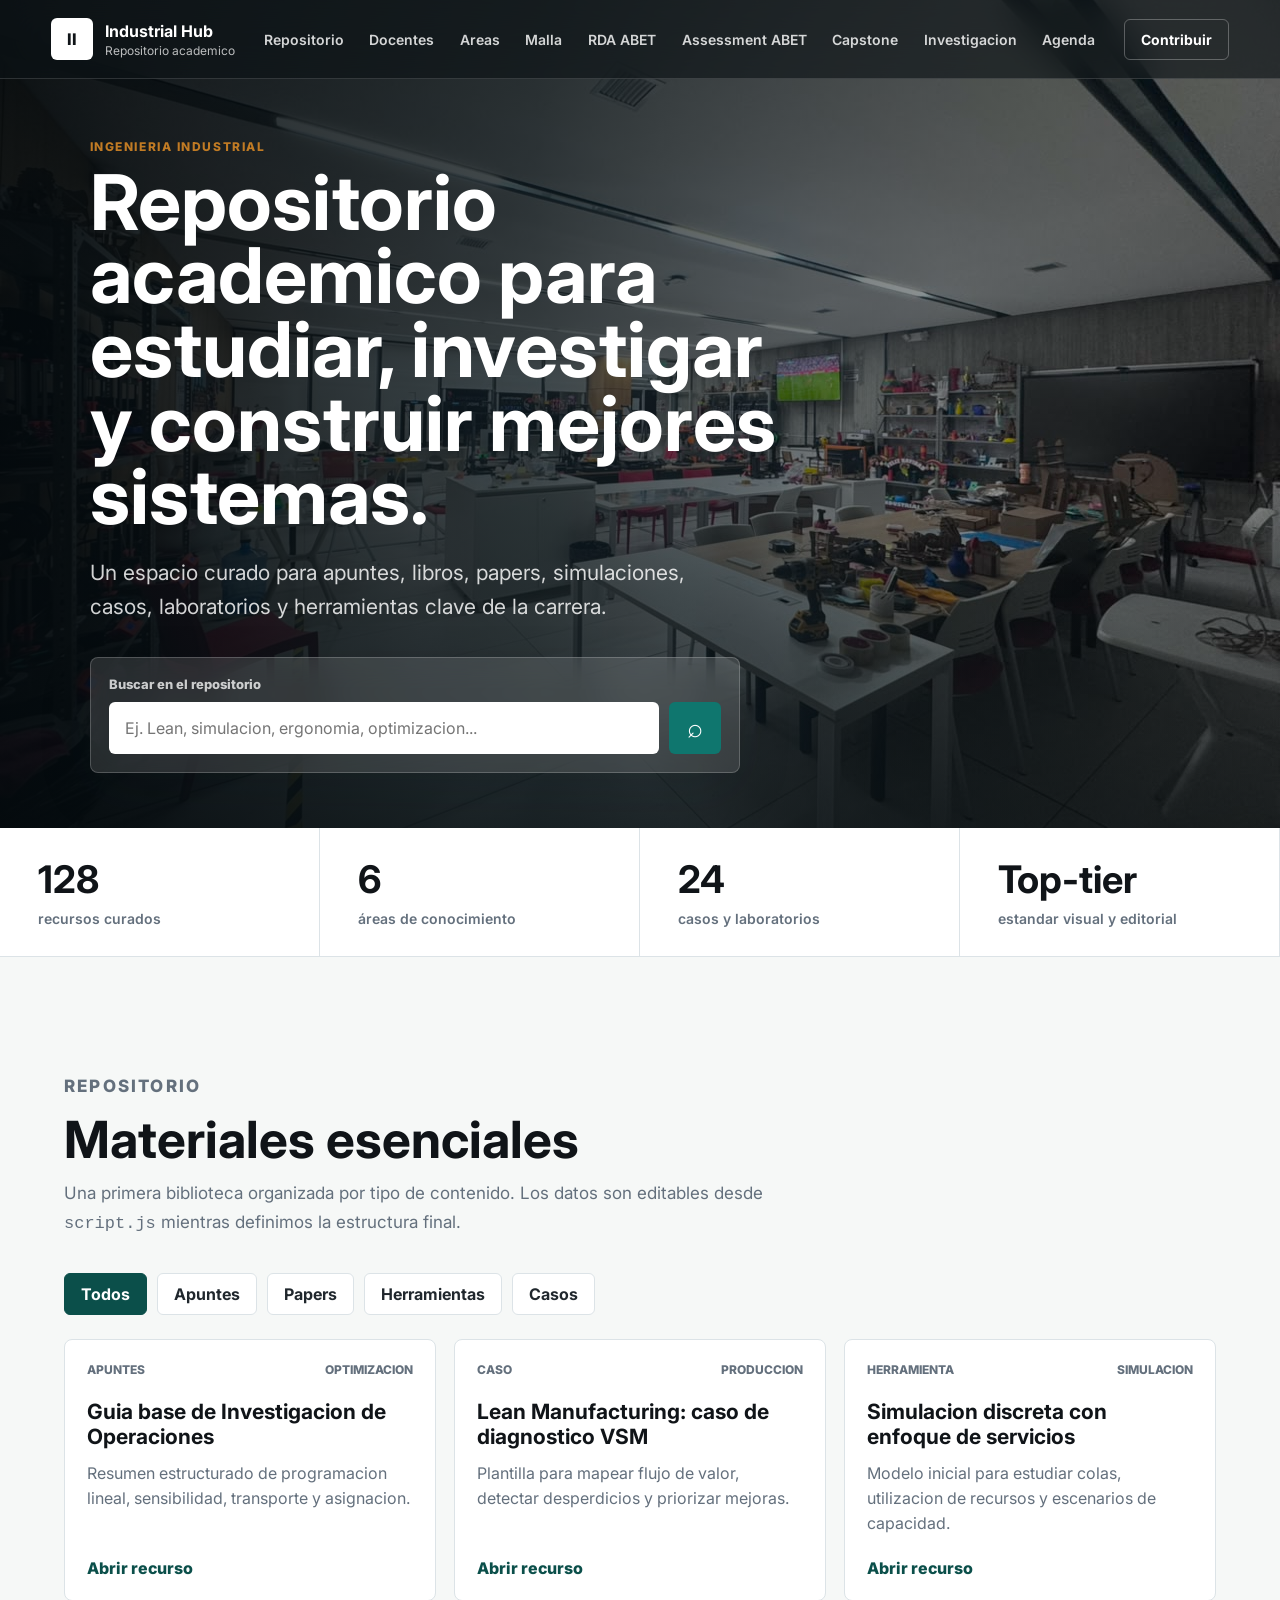
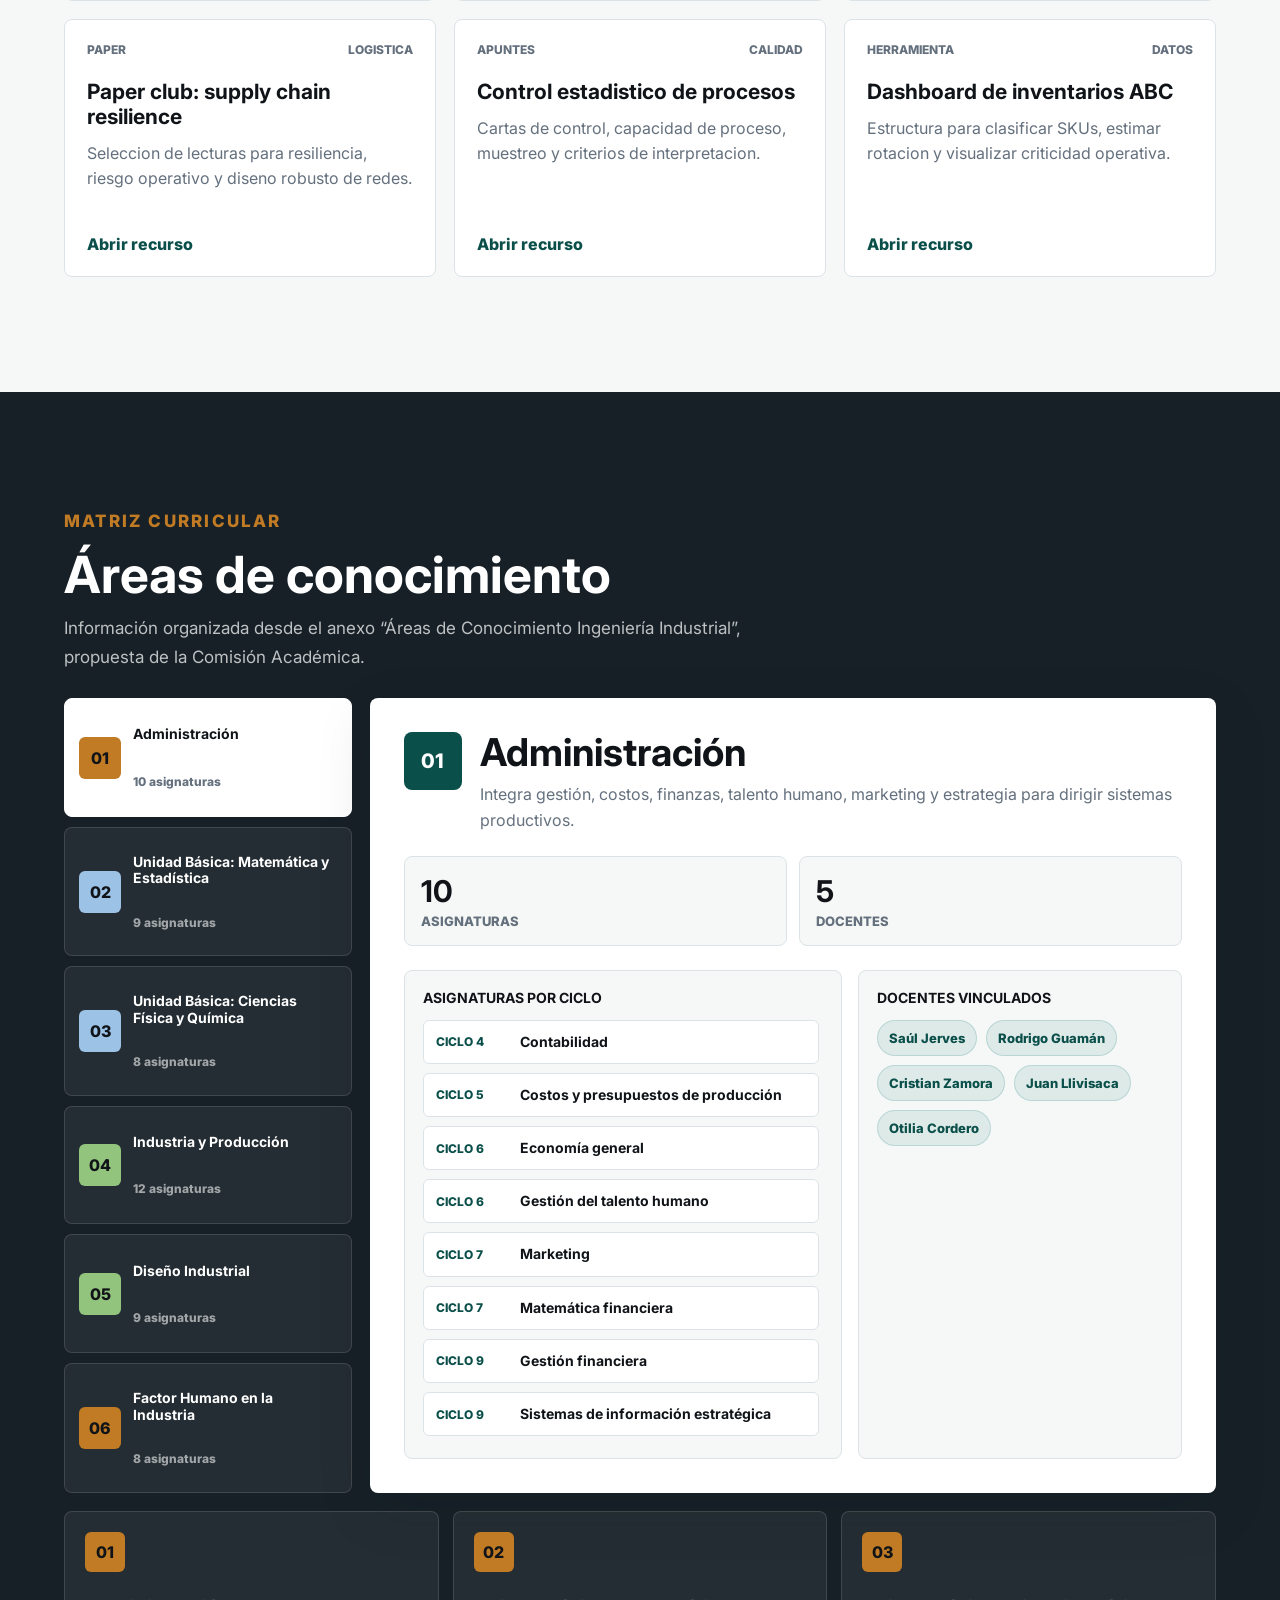
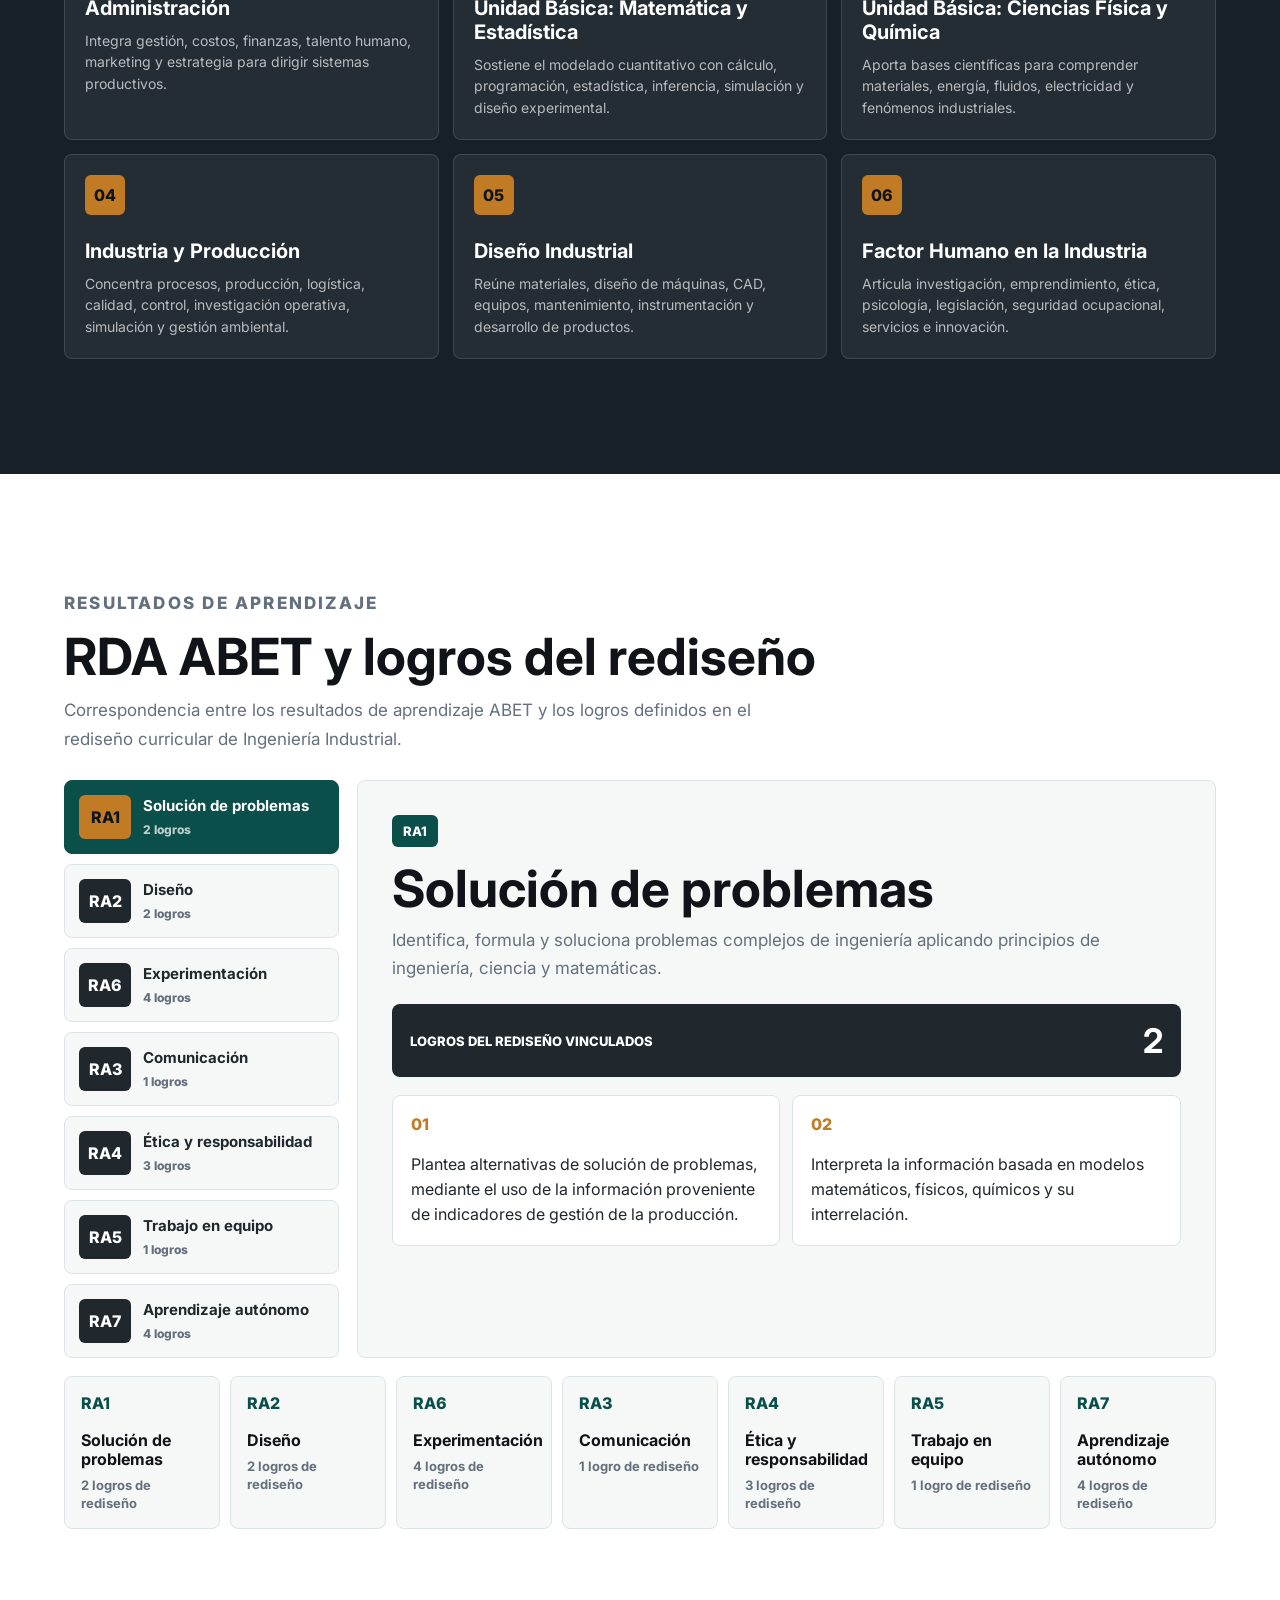
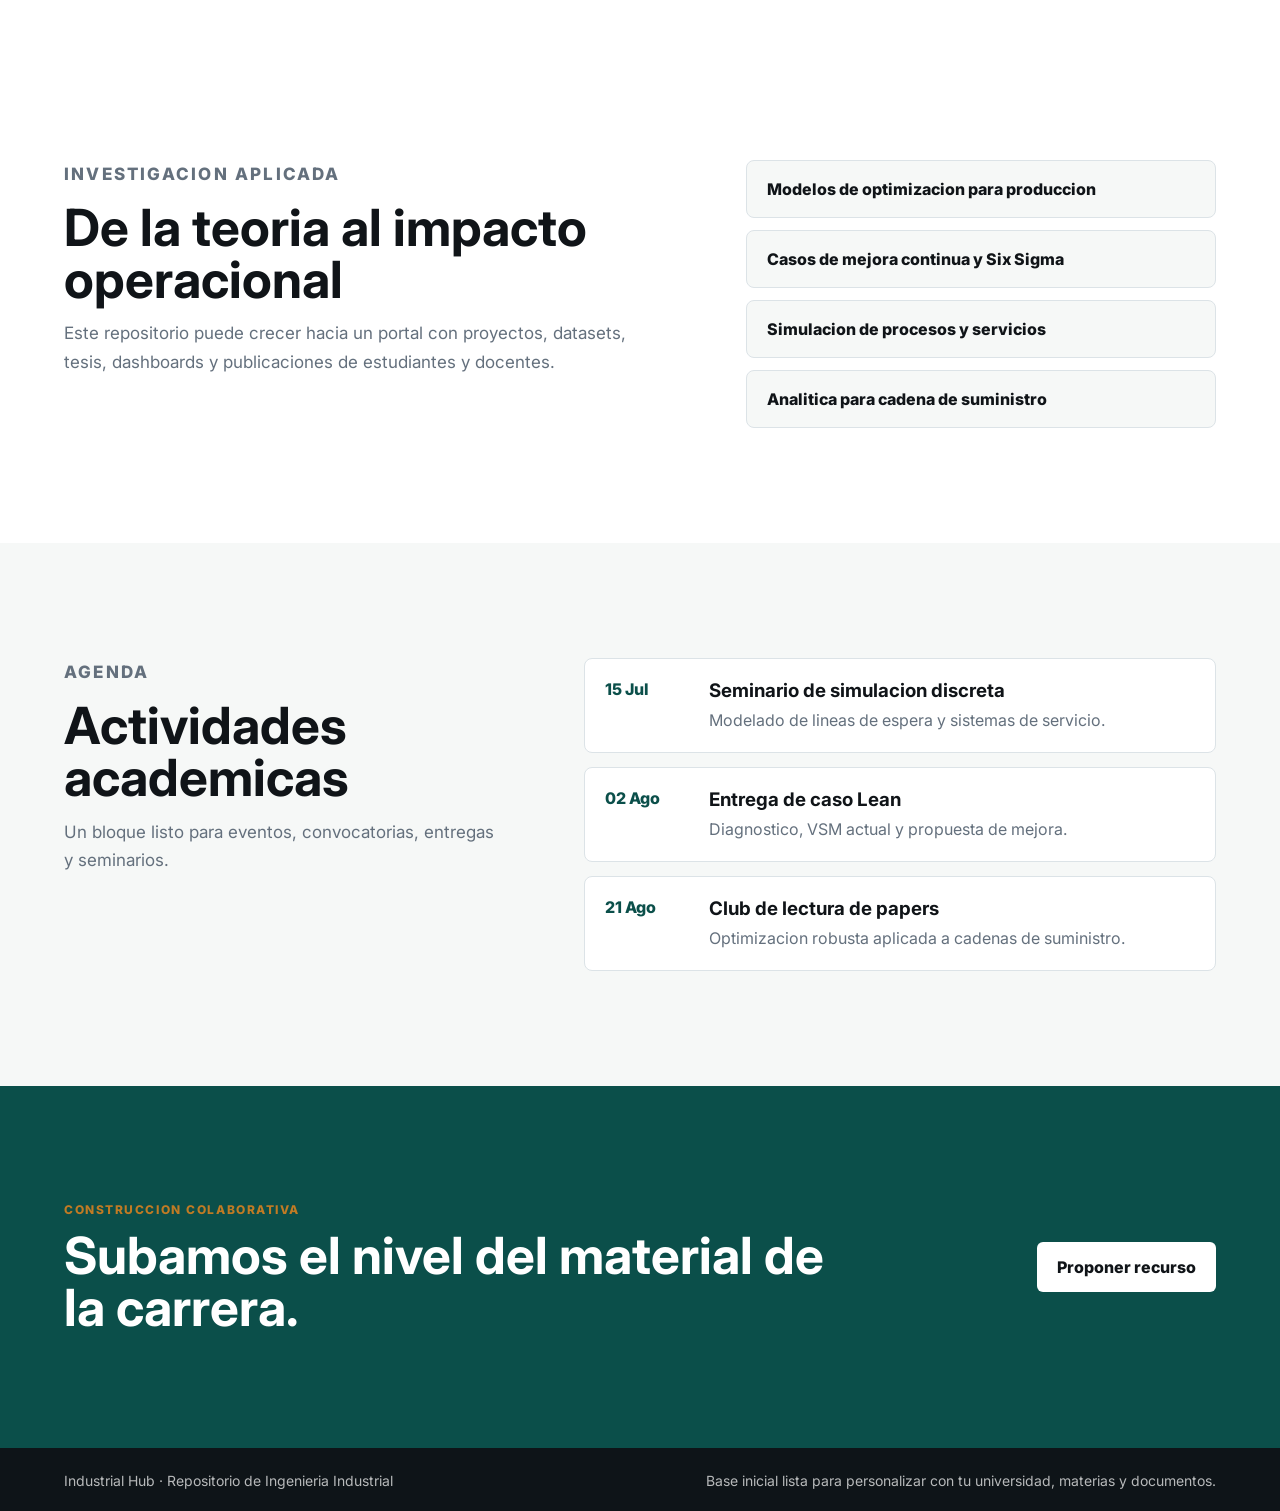
==== commit 8d796d75: "Add files via upload" ====
--- a/index.html
+++ b/index.html
@@ -22,8 +22,8 @@
         </span>
       </a>
 
-      <nav class="main-nav" aria-label="Navegacion principal">
-        <a href="#repositorio">Repositorio</a>
+      <nav class="main-nav" aria-label="Navegacion principal">
+        <a href="#repositorio">Repositorio</a>
         <a href="faculty.html">Docentes</a>
         <a href="#areas">Areas</a>
         <a href="curriculum.html">Malla</a>
@@ -31,19 +31,19 @@
         <a href="assessment.html">Assessment ABET</a>
         <a href="capstone.html">Capstone</a>
         <a href="#investigacion">Investigacion</a>
-        <a href="#agenda">Agenda</a>
-      </nav>
-
-      <a class="header-action" href="#contribuir">Contribuir</a>
+        <a href="#agenda">Agenda</a>
+      </nav>
+
+      <a class="header-action" href="#contribuir">Contribuir</a>
     </header>
 
     <main id="inicio">
       <section class="hero" aria-label="Inicio">
-        <img
-          class="hero-image"
-          src="assets/industrial-lab-hero.png"
-          alt="Laboratorio moderno de ingenieria industrial con analitica, sistemas productivos y colaboracion academica"
-        />
+        <img
+          class="hero-image"
+          src="assets/capstone-lab-banner.jpeg"
+          alt="Laboratorio moderno de ingenieria industrial con analitica, sistemas productivos y colaboracion academica"
+        />
         <div class="hero-overlay"></div>
         <div class="hero-content">
           <p class="kicker">Ingenieria Industrial</p>
@@ -70,10 +70,10 @@
         </div>
       </section>
 
-      <section class="metrics-band" aria-label="Indicadores del repositorio">
-        <article>
-          <strong>128</strong>
-          <span>recursos curados</span>
+      <section class="metrics-band" aria-label="Indicadores del repositorio">
+        <article>
+          <strong>128</strong>
+          <span>recursos curados</span>
         </article>
         <article>
           <strong>6</strong>
@@ -85,34 +85,34 @@
         </article>
         <article>
           <strong>Top-tier</strong>
-          <span>estandar visual y editorial</span>
-        </article>
-      </section>
-
-      <section class="section-wrap" id="repositorio">
-        <div class="section-heading">
-          <p class="kicker">Repositorio</p>
-          <h2>Materiales esenciales</h2>
-          <p>
-            Una primera biblioteca organizada por tipo de contenido. Los datos son
-            editables desde <code>script.js</code> mientras definimos la estructura final.
-          </p>
-        </div>
-
-        <div class="filter-bar" aria-label="Filtros de recursos">
-          <button class="filter active" data-filter="todos">Todos</button>
-          <button class="filter" data-filter="apuntes">Apuntes</button>
-          <button class="filter" data-filter="paper">Papers</button>
-          <button class="filter" data-filter="herramienta">Herramientas</button>
-          <button class="filter" data-filter="caso">Casos</button>
-        </div>
-
-        <div class="resource-grid" id="resourceGrid"></div>
-      </section>
-
+          <span>estandar visual y editorial</span>
+        </article>
+      </section>
+
+      <section class="section-wrap" id="repositorio">
+        <div class="section-heading">
+          <p class="kicker">Repositorio</p>
+          <h2>Materiales esenciales</h2>
+          <p>
+            Una primera biblioteca organizada por tipo de contenido. Los datos son
+            editables desde <code>script.js</code> mientras definimos la estructura final.
+          </p>
+        </div>
+
+        <div class="filter-bar" aria-label="Filtros de recursos">
+          <button class="filter active" data-filter="todos">Todos</button>
+          <button class="filter" data-filter="apuntes">Apuntes</button>
+          <button class="filter" data-filter="paper">Papers</button>
+          <button class="filter" data-filter="herramienta">Herramientas</button>
+          <button class="filter" data-filter="caso">Casos</button>
+        </div>
+
+        <div class="resource-grid" id="resourceGrid"></div>
+      </section>
+
       <section class="faculty-section" id="docentes" hidden>
-        <div class="section-heading">
-          <p class="kicker">Equipo docente</p>
+        <div class="section-heading">
+          <p class="kicker">Equipo docente</p>
           <h2>Profesores de Ingeniería Industrial UCuenca</h2>
           <p>
             Directorio local construido con información pública de la carrera. Las
@@ -209,66 +209,67 @@
           </article>
         </div>
 
-        <div class="abet-summary-grid" id="abetSummaryGrid"></div>
-      </section>
-
-      <section class="research-band" id="investigacion">
-        <div>
-          <p class="kicker">Investigacion aplicada</p>
-          <h2>De la teoria al impacto operacional</h2>
-          <p>
-            Este repositorio puede crecer hacia un portal con proyectos, datasets,
-            tesis, dashboards y publicaciones de estudiantes y docentes.
-          </p>
-        </div>
-        <div class="research-list">
-          <a href="#repositorio">Modelos de optimizacion para produccion</a>
-          <a href="#repositorio">Casos de mejora continua y Six Sigma</a>
-          <a href="#repositorio">Simulacion de procesos y servicios</a>
-          <a href="#repositorio">Analitica para cadena de suministro</a>
-        </div>
-      </section>
-
-      <section class="section-wrap two-column" id="agenda">
-        <div class="section-heading">
-          <p class="kicker">Agenda</p>
-          <h2>Actividades academicas</h2>
-          <p>Un bloque listo para eventos, convocatorias, entregas y seminarios.</p>
-        </div>
-
-        <div class="timeline">
-          <article>
-            <time datetime="2026-07-15">15 Jul</time>
-            <div>
-              <h3>Seminario de simulacion discreta</h3>
-              <p>Modelado de lineas de espera y sistemas de servicio.</p>
-            </div>
-          </article>
-          <article>
-            <time datetime="2026-08-02">02 Ago</time>
-            <div>
-              <h3>Entrega de caso Lean</h3>
-              <p>Diagnostico, VSM actual y propuesta de mejora.</p>
-            </div>
-          </article>
-          <article>
-            <time datetime="2026-08-21">21 Ago</time>
-            <div>
-              <h3>Club de lectura de papers</h3>
-              <p>Optimizacion robusta aplicada a cadenas de suministro.</p>
-            </div>
-          </article>
-        </div>
-      </section>
-
-      <section class="contribute" id="contribuir">
-        <div>
-          <p class="kicker">Construccion colaborativa</p>
-          <h2>Subamos el nivel del material de la carrera.</h2>
-        </div>
-        <a href="mailto:repositorio.industrial@example.com">Proponer recurso</a>
-      </section>
-    </main>
+        <div class="abet-summary-grid" id="abetSummaryGrid"></div>
+      </section>
+
+      <section class="research-band" id="investigacion">
+        <div>
+          <p class="kicker">Investigacion aplicada</p>
+          <h2>De la teoria al impacto operacional</h2>
+          <p>
+            Este repositorio puede crecer hacia un portal con proyectos, datasets,
+            tesis, dashboards y publicaciones de estudiantes y docentes.
+          </p>
+        </div>
+        <div class="research-list">
+          <a href="#repositorio">Modelos de optimizacion para produccion</a>
+          <a href="#repositorio">Casos de mejora continua y Six Sigma</a>
+          <a href="#repositorio">Simulacion de procesos y servicios</a>
+          <a href="#repositorio">Analitica para cadena de suministro</a>
+        </div>
+      </section>
+
+      <section class="section-wrap two-column" id="agenda">
+        <div class="section-heading">
+          <p class="kicker">Agenda</p>
+          <h2>Actividades academicas</h2>
+          <p>Un bloque listo para eventos, convocatorias, entregas y seminarios.</p>
+        </div>
+
+        <div class="timeline">
+          <article>
+            <time datetime="2026-07-15">15 Jul</time>
+            <div>
+              <h3>Seminario de simulacion discreta</h3>
+              <p>Modelado de lineas de espera y sistemas de servicio.</p>
+            </div>
+          </article>
+          <article>
+            <time datetime="2026-08-02">02 Ago</time>
+            <div>
+              <h3>Entrega de caso Lean</h3>
+              <p>Diagnostico, VSM actual y propuesta de mejora.</p>
+            </div>
+          </article>
+          <article>
+            <time datetime="2026-08-21">21 Ago</time>
+            <div>
+              <h3>Club de lectura de papers</h3>
+              <p>Optimizacion robusta aplicada a cadenas de suministro.</p>
+            </div>
+          </article>
+        </div>
+      </section>
+
+      <section class="contribute" id="contribuir">
+        <div>
+          <p class="kicker">Construccion colaborativa</p>
+          <h2>Subamos el nivel del material de la carrera.</h2>
+        </div>
+        <a href="mailto:repositorio.industrial@example.com">Proponer recurso</a>
+      </section>
+
+    </main>
 
     <footer class="site-footer">
       <p>Industrial Hub · Repositorio de Ingenieria Industrial</p>
--- a/styles.css
+++ b/styles.css
@@ -844,7 +844,7 @@
   color: var(--white);
   background:
     linear-gradient(90deg, rgba(0, 35, 76, 0.96), rgba(0, 94, 184, 0.78) 58%, rgba(200, 16, 46, 0.62)),
-    url("assets/industrial-lab-hero.png") center / cover;
+    url("assets/capstone-lab-banner.jpeg") center / cover;
 }
 
 .assessment-hero > div {
@@ -2393,6 +2393,39 @@
   line-height: 1.2;
 }
 
+.curriculum-teacher-strip {
+  display: flex;
+  gap: 8px;
+  align-items: center;
+  min-width: 0;
+  margin-top: auto;
+}
+
+.curriculum-teacher-strip div {
+  display: flex;
+}
+
+.curriculum-teacher-strip img {
+  width: 30px;
+  height: 30px;
+  object-fit: cover;
+  background: var(--white);
+  border: 2px solid var(--white);
+  border-radius: 50%;
+  box-shadow: 0 4px 12px rgba(0, 35, 76, 0.12);
+}
+
+.curriculum-teacher-strip img + img {
+  margin-left: -10px;
+}
+
+.curriculum-teacher-strip span {
+  overflow: hidden;
+  color: var(--curriculum-blue);
+  text-overflow: ellipsis;
+  white-space: nowrap;
+}
+
 .curriculum-detail {
   position: sticky;
   top: 96px;
@@ -2472,6 +2505,56 @@
   color: var(--curriculum-blue);
   background: rgba(0, 94, 184, 0.1);
   border-radius: 999px;
+  font-size: 11px;
+  font-weight: 800;
+}
+
+.curriculum-teachers-panel {
+  padding: 0 14px 14px;
+}
+
+.curriculum-teachers-panel h3 {
+  margin: 0 0 10px;
+  font-size: 16px;
+}
+
+.curriculum-teachers-panel > div {
+  display: grid;
+  gap: 8px;
+}
+
+.curriculum-teachers-panel article {
+  display: grid;
+  grid-template-columns: 52px 1fr;
+  gap: 10px;
+  align-items: center;
+  padding: 10px;
+  background: #f4f7fb;
+  border: 1px solid var(--line);
+  border-radius: 8px;
+}
+
+.curriculum-teachers-panel img {
+  width: 52px;
+  height: 52px;
+  object-fit: cover;
+  border-radius: 50%;
+}
+
+.curriculum-teachers-panel strong,
+.curriculum-teachers-panel span,
+.curriculum-teachers-panel small {
+  display: block;
+}
+
+.curriculum-teachers-panel strong {
+  color: var(--graphite);
+  font-size: 13px;
+}
+
+.curriculum-teachers-panel span,
+.curriculum-teachers-panel small {
+  color: var(--muted);
   font-size: 11px;
   font-weight: 800;
 }
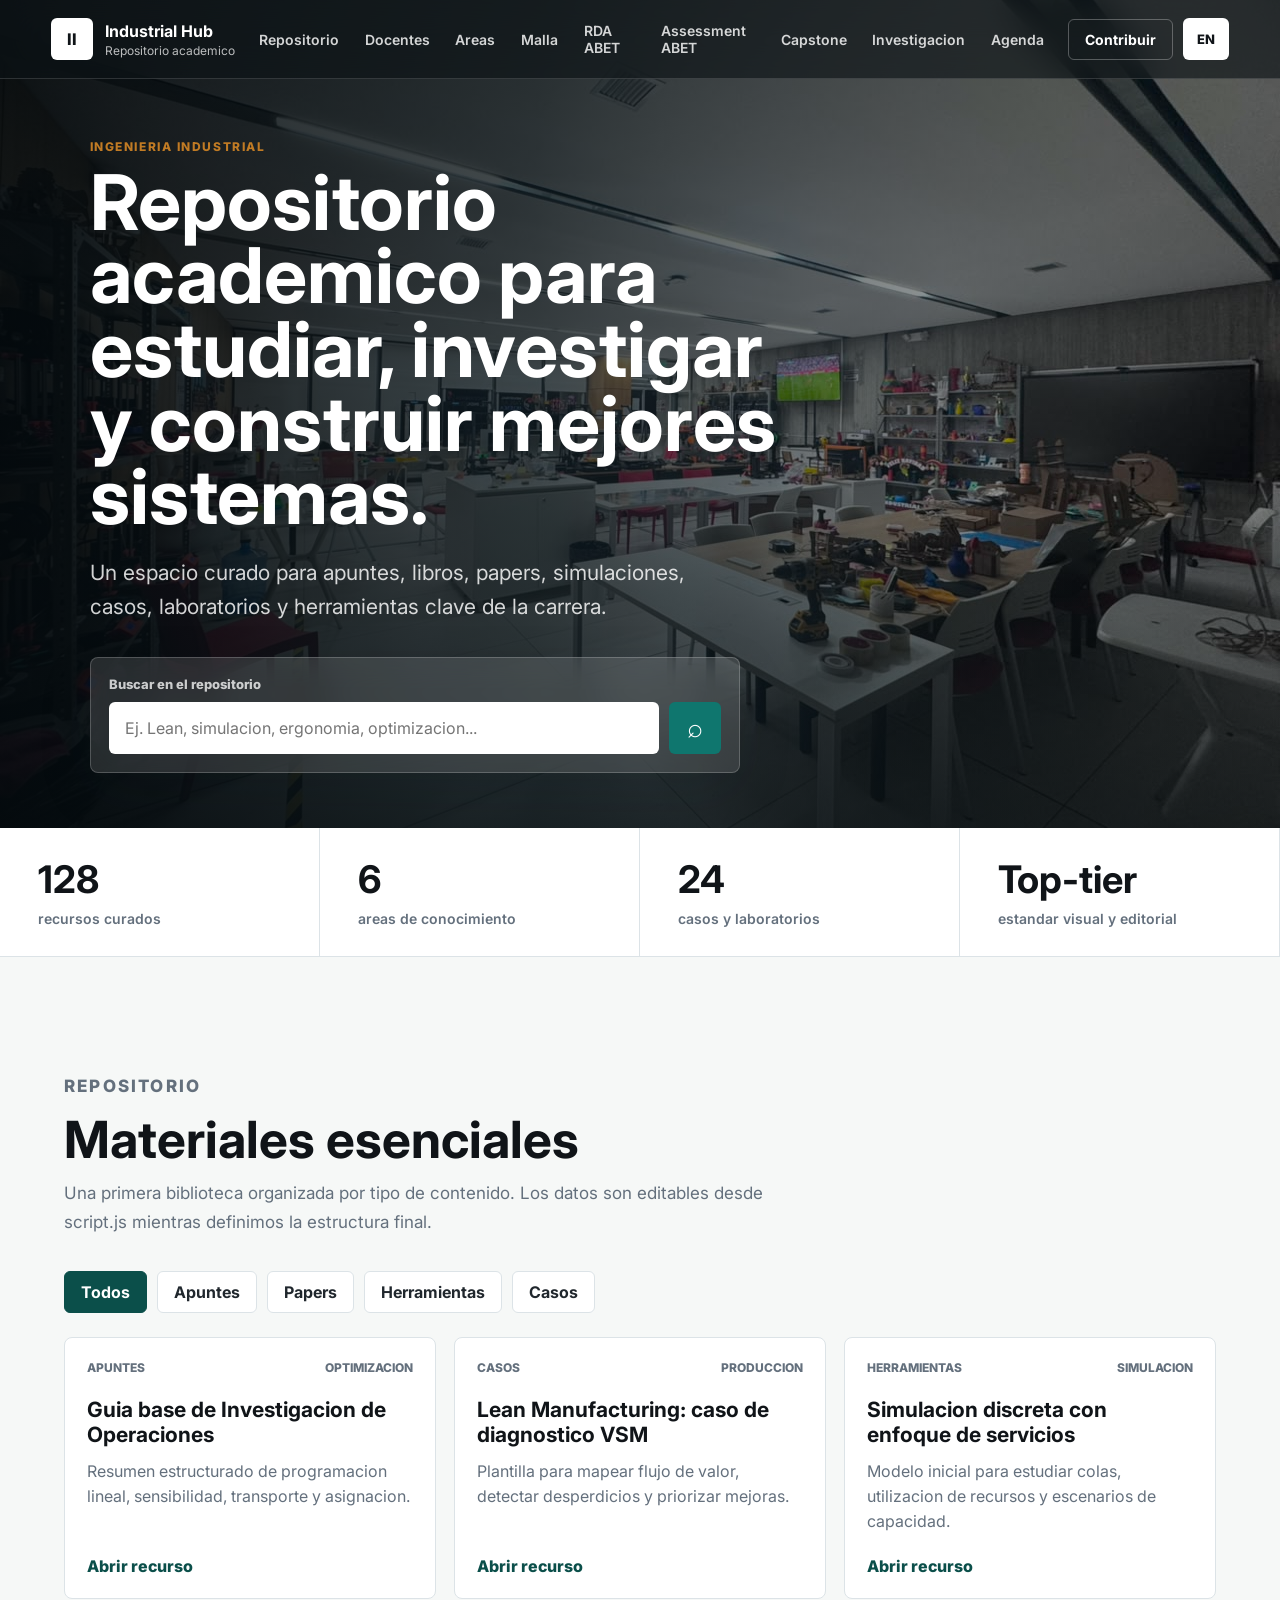
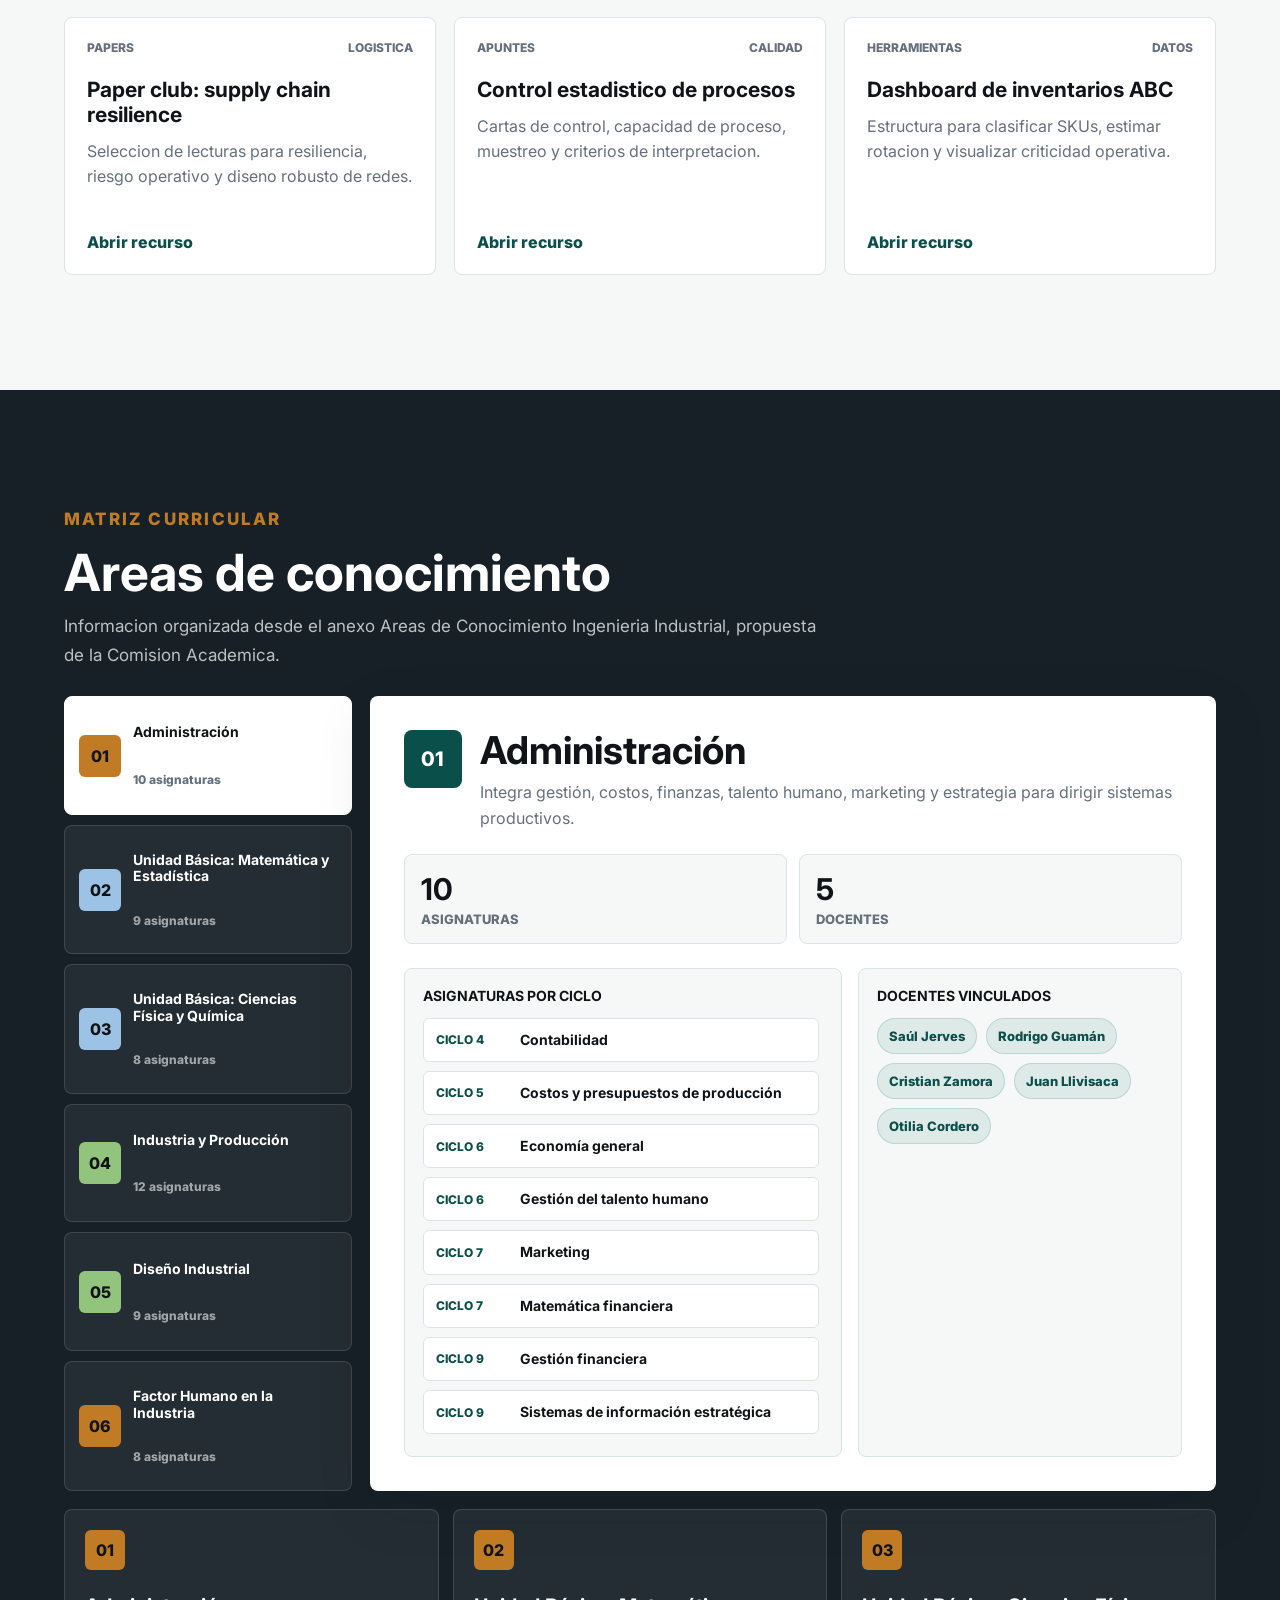
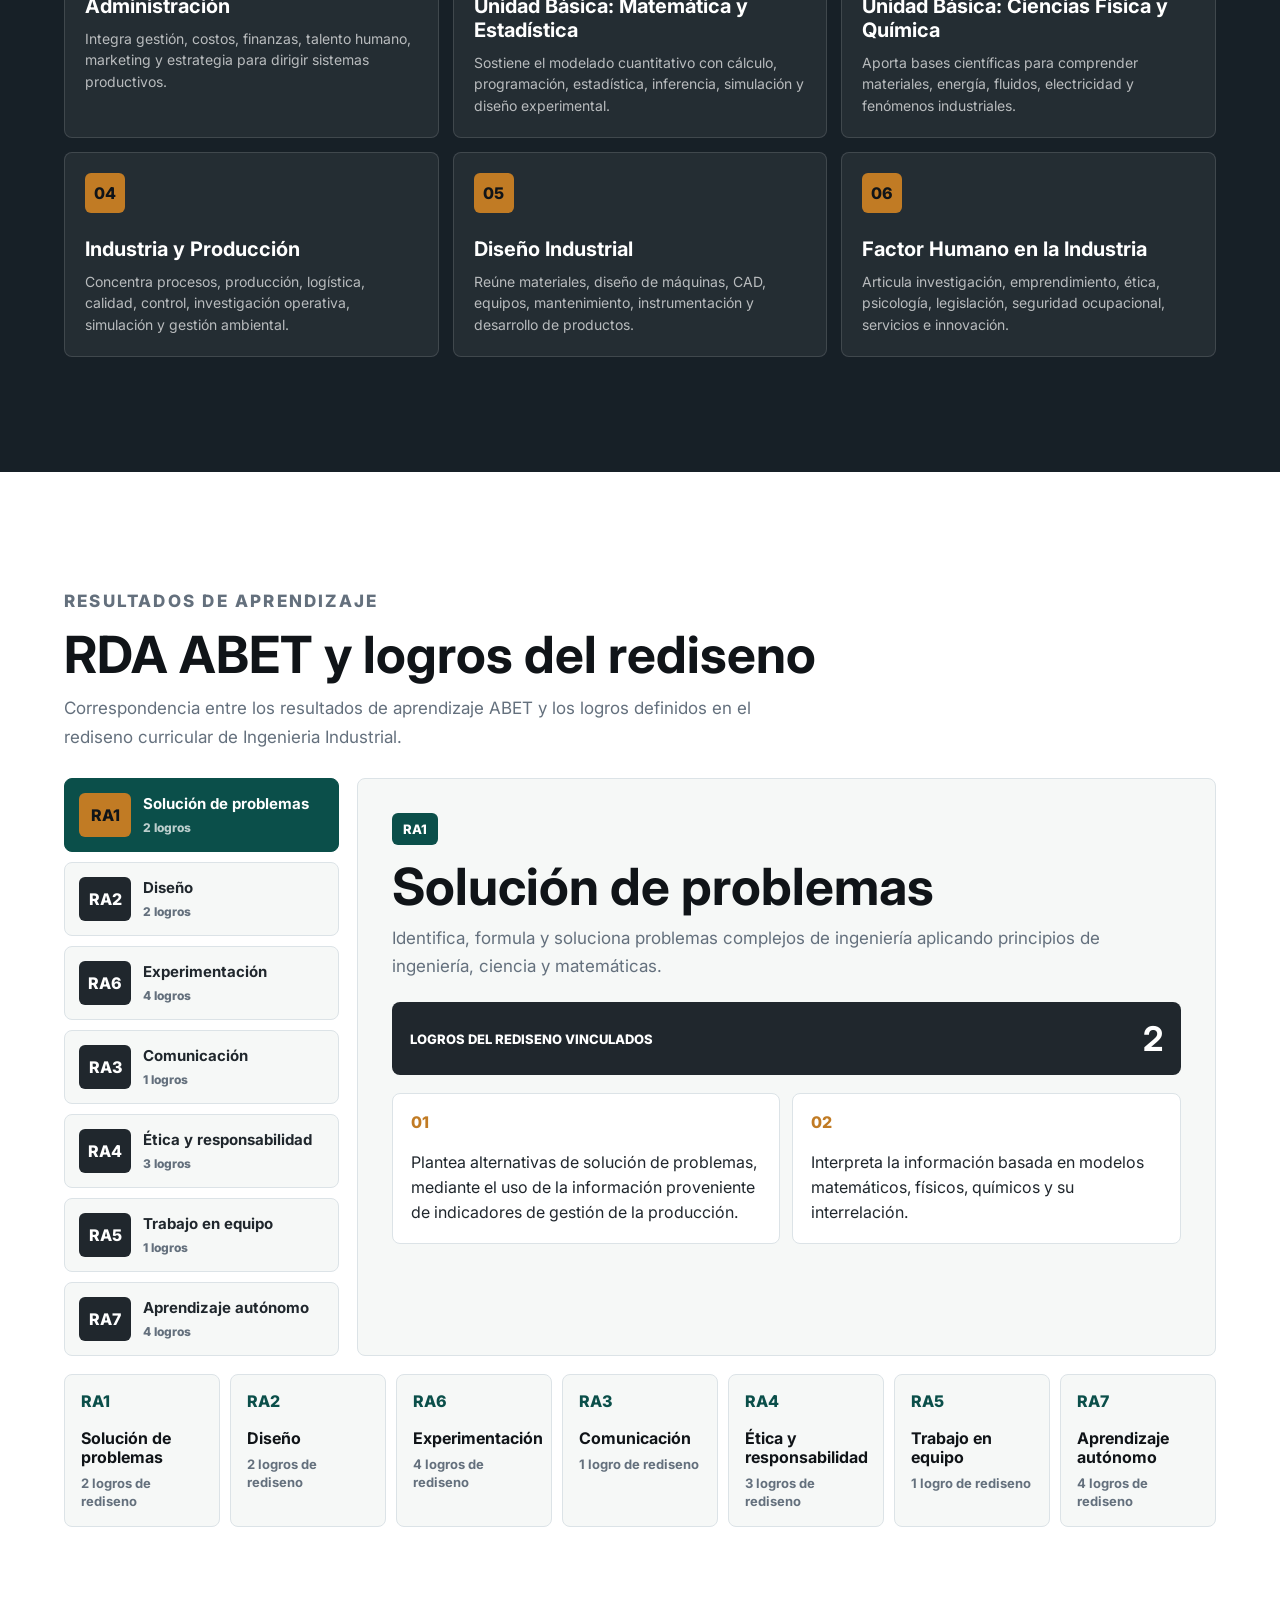
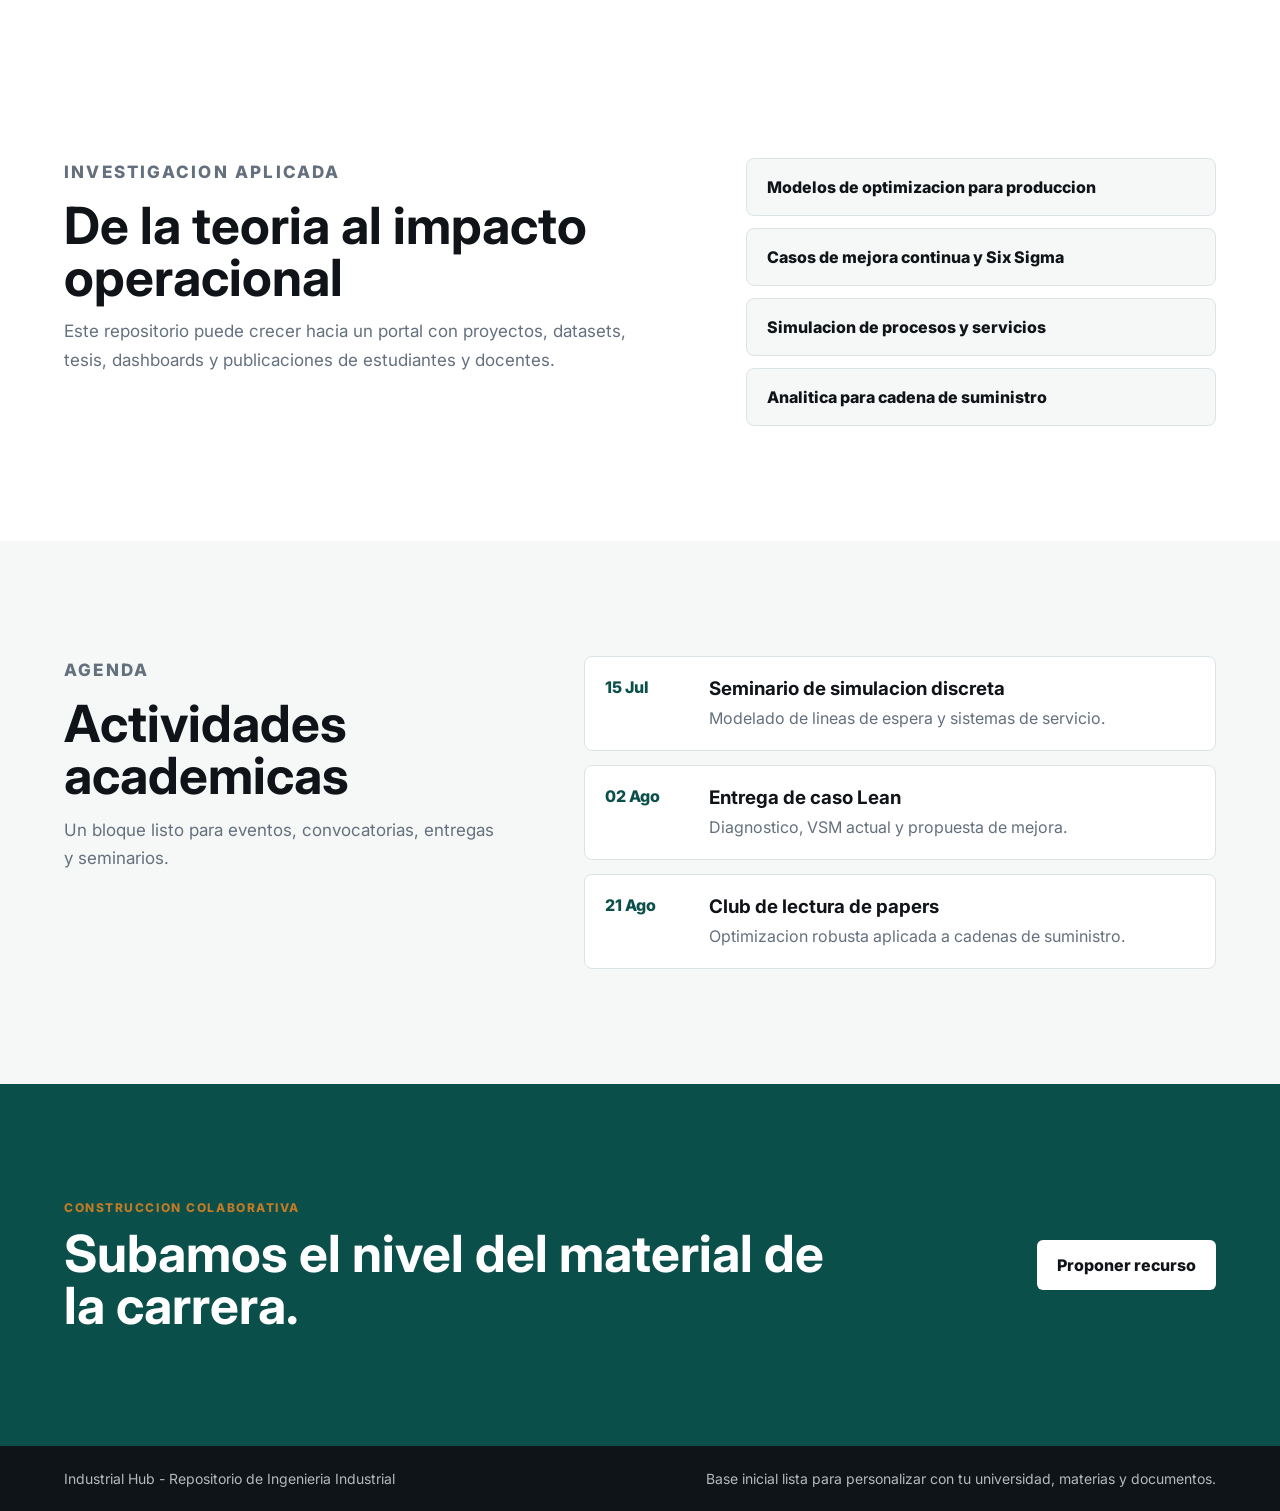
==== commit d491b728: "Add files via upload" ====
--- a/index.html
+++ b/index.html
@@ -34,7 +34,12 @@
         <a href="#agenda">Agenda</a>
       </nav>
 
-      <a class="header-action" href="#contribuir">Contribuir</a>
+      <div class="header-actions">
+        <a class="header-action" href="#contribuir">Contribuir</a>
+        <button class="language-toggle" id="languageToggle" type="button" aria-label="Switch to English" aria-pressed="false">
+          EN
+        </button>
+      </div>
     </header>
 
     <main id="inicio">
--- a/styles.css
+++ b/styles.css
@@ -99,6 +99,32 @@
   font-weight: 700;
 }
 
+.header-actions {
+  display: inline-flex;
+  gap: 10px;
+  align-items: center;
+  flex-shrink: 0;
+}
+
+.language-toggle {
+  min-width: 46px;
+  min-height: 42px;
+  padding: 10px 12px;
+  color: var(--ink);
+  background: var(--white);
+  border: 1px solid rgba(255, 255, 255, 0.36);
+  border-radius: 6px;
+  font: inherit;
+  font-size: 13px;
+  font-weight: 800;
+  cursor: pointer;
+}
+
+.language-toggle:focus-visible {
+  outline: 3px solid rgba(193, 123, 36, 0.72);
+  outline-offset: 3px;
+}
+
 .hero {
   position: relative;
   min-height: 92vh;
@@ -2320,6 +2346,294 @@
   text-align: right;
 }
 
+.curriculum-network-section {
+  margin-top: 28px;
+}
+
+.curriculum-network-toolbar,
+.curriculum-network {
+  background: var(--white);
+  border: 1px solid var(--line);
+  border-radius: 8px;
+}
+
+.curriculum-network-toolbar {
+  display: grid;
+  grid-template-columns: minmax(280px, 1fr) auto;
+  gap: 16px;
+  align-items: end;
+  margin-bottom: 14px;
+  padding: 16px;
+}
+
+.curriculum-network-toolbar label {
+  display: grid;
+  gap: 8px;
+}
+
+.curriculum-network-toolbar label span {
+  color: var(--graphite);
+  font-size: 12px;
+  font-weight: 800;
+  text-transform: uppercase;
+}
+
+.curriculum-network-toolbar select {
+  width: 100%;
+  min-height: 46px;
+  padding: 0 12px;
+  color: var(--ink);
+  background: #f4f7fb;
+  border: 1px solid var(--line);
+  border-radius: 6px;
+  font: inherit;
+  font-weight: 700;
+}
+
+.curriculum-network-legend {
+  display: flex;
+  flex-wrap: wrap;
+  gap: 8px;
+  justify-content: flex-end;
+}
+
+.curriculum-network-legend span {
+  display: inline-flex;
+  gap: 7px;
+  align-items: center;
+  padding: 8px 10px;
+  color: var(--muted);
+  background: #f4f7fb;
+  border: 1px solid var(--line);
+  border-radius: 999px;
+  font-size: 11px;
+  font-weight: 800;
+  text-transform: uppercase;
+}
+
+.curriculum-network-legend i {
+  width: 11px;
+  height: 11px;
+  border-radius: 50%;
+}
+
+.curriculum-network-legend .is-predecessor {
+  background: var(--curriculum-light);
+}
+
+.curriculum-network-legend .is-current {
+  background: var(--curriculum-red);
+}
+
+.curriculum-network-legend .is-dependent {
+  background: var(--curriculum-gold);
+}
+
+.curriculum-network {
+  overflow-x: auto;
+  padding: 14px;
+}
+
+.curriculum-network-summary {
+  display: flex;
+  flex-wrap: wrap;
+  gap: 8px;
+  margin-bottom: 12px;
+}
+
+.curriculum-network-summary strong,
+.curriculum-network-summary span {
+  display: inline-grid;
+  place-items: center;
+  min-height: 32px;
+}
+
+.curriculum-network-summary strong {
+  min-width: 38px;
+  color: var(--white);
+  background: var(--curriculum-blue);
+  border-radius: 999px;
+  font-size: 14px;
+}
+
+.curriculum-network-summary span {
+  margin-right: 8px;
+  color: var(--muted);
+  font-size: 11px;
+  font-weight: 800;
+  text-transform: uppercase;
+}
+
+.curriculum-network-stage {
+  position: relative;
+  min-width: 1080px;
+  min-height: 430px;
+  padding: 18px;
+  background:
+    linear-gradient(90deg, rgba(0, 94, 184, 0.06) 1px, transparent 1px),
+    linear-gradient(0deg, rgba(0, 94, 184, 0.05) 1px, transparent 1px),
+    #fbfcfe;
+  background-size: 120px 120px, 120px 120px;
+  border: 1px solid var(--line);
+  border-radius: 8px;
+}
+
+.curriculum-network-lines {
+  position: absolute;
+  inset: 0;
+  width: 100%;
+  height: 100%;
+  pointer-events: none;
+}
+
+.curriculum-network-lines path {
+  fill: none;
+  stroke-linecap: round;
+}
+
+.curriculum-network-lines path.is-extended {
+  stroke: rgba(0, 35, 76, 0.18);
+  stroke-width: 1.7;
+}
+
+.curriculum-network-lines path.is-direct {
+  stroke: var(--curriculum-red);
+  stroke-width: 4;
+}
+
+.curriculum-network-levels {
+  position: relative;
+  z-index: 1;
+  display: grid;
+  grid-template-columns: repeat(var(--network-levels), minmax(145px, 1fr));
+  gap: 36px;
+  min-height: 390px;
+}
+
+.curriculum-network-level {
+  display: grid;
+  grid-template-rows: auto 1fr;
+  gap: 14px;
+  min-width: 145px;
+}
+
+.curriculum-network-level h3 {
+  justify-self: center;
+  margin: 0;
+  color: var(--curriculum-blue);
+  font-size: 18px;
+  font-weight: 800;
+}
+
+.curriculum-network-level > div {
+  display: grid;
+  align-content: center;
+  gap: 18px;
+}
+
+.curriculum-network-node-wrap {
+  display: grid;
+}
+
+.curriculum-network-node {
+  width: 100%;
+  min-height: 74px;
+  padding: 10px;
+  color: var(--ink);
+  background: var(--white);
+  border: 3px solid var(--curriculum-light);
+  border-radius: 9px;
+  box-shadow: 0 10px 24px rgba(0, 35, 76, 0.08);
+  font: inherit;
+  text-align: center;
+  cursor: pointer;
+}
+
+.curriculum-network-node--predecessor,
+.curriculum-network-node--dependent {
+  opacity: 0.72;
+}
+
+.curriculum-network-node:hover,
+.curriculum-network-node:focus-visible {
+  transform: translateY(-1px);
+  box-shadow: 0 14px 28px rgba(0, 35, 76, 0.15);
+}
+
+.curriculum-network-node span,
+.curriculum-network-node strong,
+.curriculum-network-node small {
+  display: block;
+}
+
+.curriculum-network-node span,
+.curriculum-network-node small {
+  color: var(--muted);
+  font-size: 10px;
+  font-weight: 800;
+}
+
+.curriculum-network-node strong {
+  margin: 5px 0;
+  color: var(--graphite);
+  font-size: 11px;
+  line-height: 1.18;
+}
+
+.curriculum-network-node--current {
+  min-height: 90px;
+  color: var(--white);
+  background: linear-gradient(135deg, var(--curriculum-red), var(--curriculum-blue));
+  border-color: var(--curriculum-red);
+}
+
+.curriculum-network-node--current span,
+.curriculum-network-node--current strong,
+.curriculum-network-node--current small {
+  color: var(--white);
+}
+
+.curriculum-network-node--current strong {
+  font-size: 13px;
+}
+
+.curriculum-network-node--dependent {
+  border-color: var(--curriculum-gold);
+}
+
+.curriculum-network-node--direct-predecessor,
+.curriculum-network-node--direct-dependent {
+  position: relative;
+  opacity: 1;
+  background: #ffffff;
+  box-shadow:
+    0 0 0 4px rgba(200, 16, 46, 0.1),
+    0 16px 34px rgba(0, 35, 76, 0.16);
+}
+
+.curriculum-network-node--direct-predecessor {
+  border-color: var(--curriculum-light);
+}
+
+.curriculum-network-node--direct-dependent {
+  border-color: var(--curriculum-gold);
+}
+
+.curriculum-network-node--direct-predecessor::after,
+.curriculum-network-node--direct-dependent::after {
+  display: block;
+  width: fit-content;
+  margin: 7px auto 0;
+  padding: 4px 7px;
+  color: var(--white);
+  background: var(--curriculum-red);
+  border-radius: 999px;
+  content: "Directa";
+  font-size: 9px;
+  font-weight: 800;
+  text-transform: uppercase;
+}
+
 .curriculum-layout {
   grid-template-columns: minmax(0, 1fr) minmax(360px, 0.42fr);
   align-items: start;
@@ -3391,12 +3705,31 @@
 
 @media (max-width: 960px) {
   .site-header {
-    position: absolute;
-    align-items: flex-start;
+    position: fixed;
+    flex-wrap: wrap;
+    gap: 12px;
+    align-items: center;
   }
 
   .main-nav {
+    order: 3;
+    overflow-x: auto;
+    width: 100%;
+    gap: 12px;
+    padding-bottom: 2px;
+    white-space: nowrap;
+    scrollbar-width: none;
+  }
+
+  .main-nav::-webkit-scrollbar {
     display: none;
+  }
+
+  .main-nav a {
+    flex: 0 0 auto;
+    padding: 8px 10px;
+    background: rgba(255, 255, 255, 0.1);
+    border-radius: 6px;
   }
 
   .hero {
@@ -3461,6 +3794,7 @@
   .assessment-dashboard--wide,
   .faculty-layout,
   .curriculum-layout,
+  .curriculum-network,
   .capstone-featured {
     grid-template-columns: 1fr;
   }
@@ -3478,6 +3812,14 @@
   .two-column {
     gap: 34px;
   }
+
+  .curriculum-network-toolbar {
+    grid-template-columns: 1fr;
+  }
+
+  .curriculum-network-legend {
+    justify-content: flex-start;
+  }
 }
 
 @media (max-width: 680px) {
@@ -3485,8 +3827,35 @@
     padding: 14px 18px;
   }
 
+  .brand {
+    min-width: 0;
+  }
+
+  .brand strong {
+    font-size: 14px;
+  }
+
+  .brand small {
+    font-size: 11px;
+  }
+
+  .brand-mark {
+    width: 36px;
+    height: 36px;
+  }
+
+  .header-actions {
+    margin-left: auto;
+  }
+
   .header-action {
     display: none;
+  }
+
+  .language-toggle {
+    min-width: 44px;
+    min-height: 38px;
+    padding: 8px 10px;
   }
 
   .hero {
@@ -3496,10 +3865,12 @@
   .hero-content {
     width: calc(100% - 32px);
     margin-left: 16px;
+    padding-top: 150px;
   }
 
   h1 {
-    font-size: 42px;
+    font-size: 36px;
+    line-height: 1.04;
   }
 
   .search-row {
@@ -3530,6 +3901,7 @@
   .curriculum-charts,
   .curriculum-layout,
   .curriculum-course-list,
+  .curriculum-network,
   .curriculum-hours-grid,
   .curriculum-glossary-grid,
   .capstone-toolbar,
@@ -3598,6 +3970,14 @@
     grid-template-columns: 1fr;
   }
 
+  .curriculum-network-stage {
+    min-width: 820px;
+  }
+
+  .curriculum-network-levels {
+    gap: 24px;
+  }
+
   .capstone-bar-row span {
     text-align: left;
   }
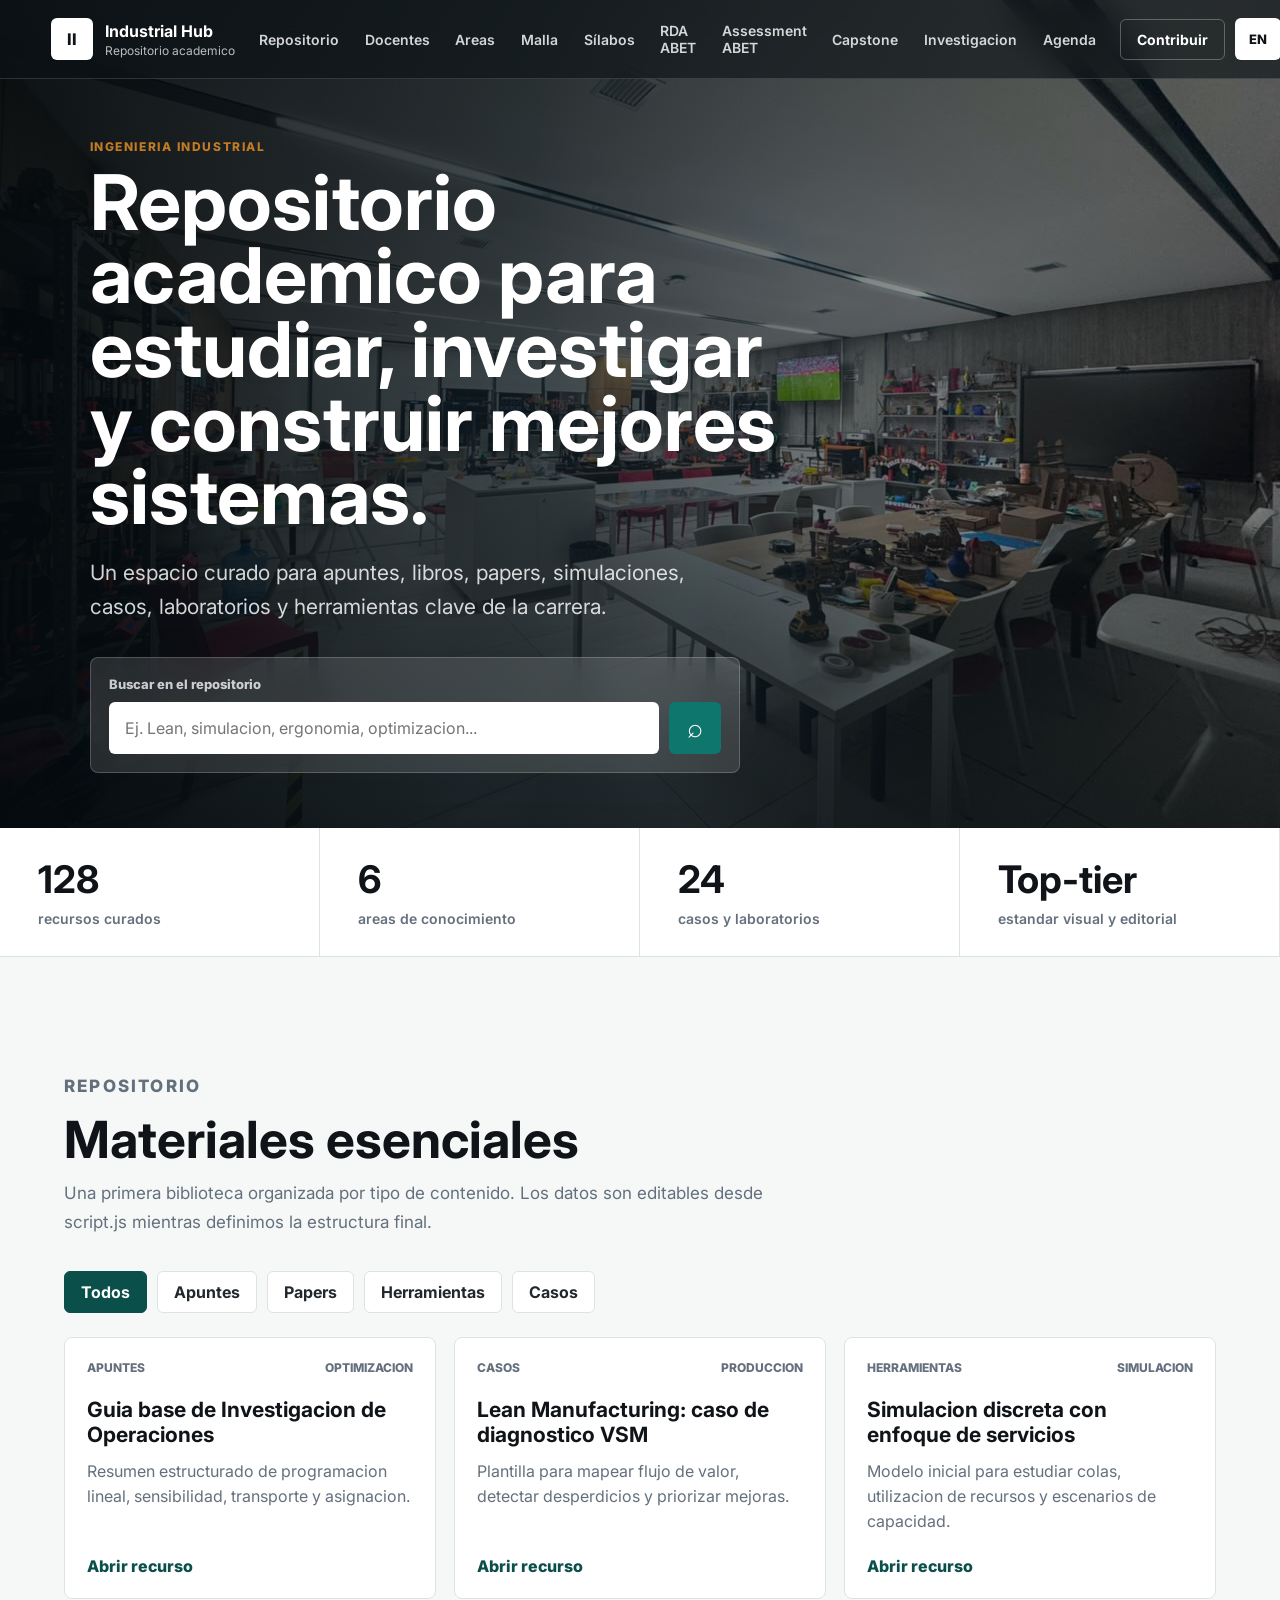
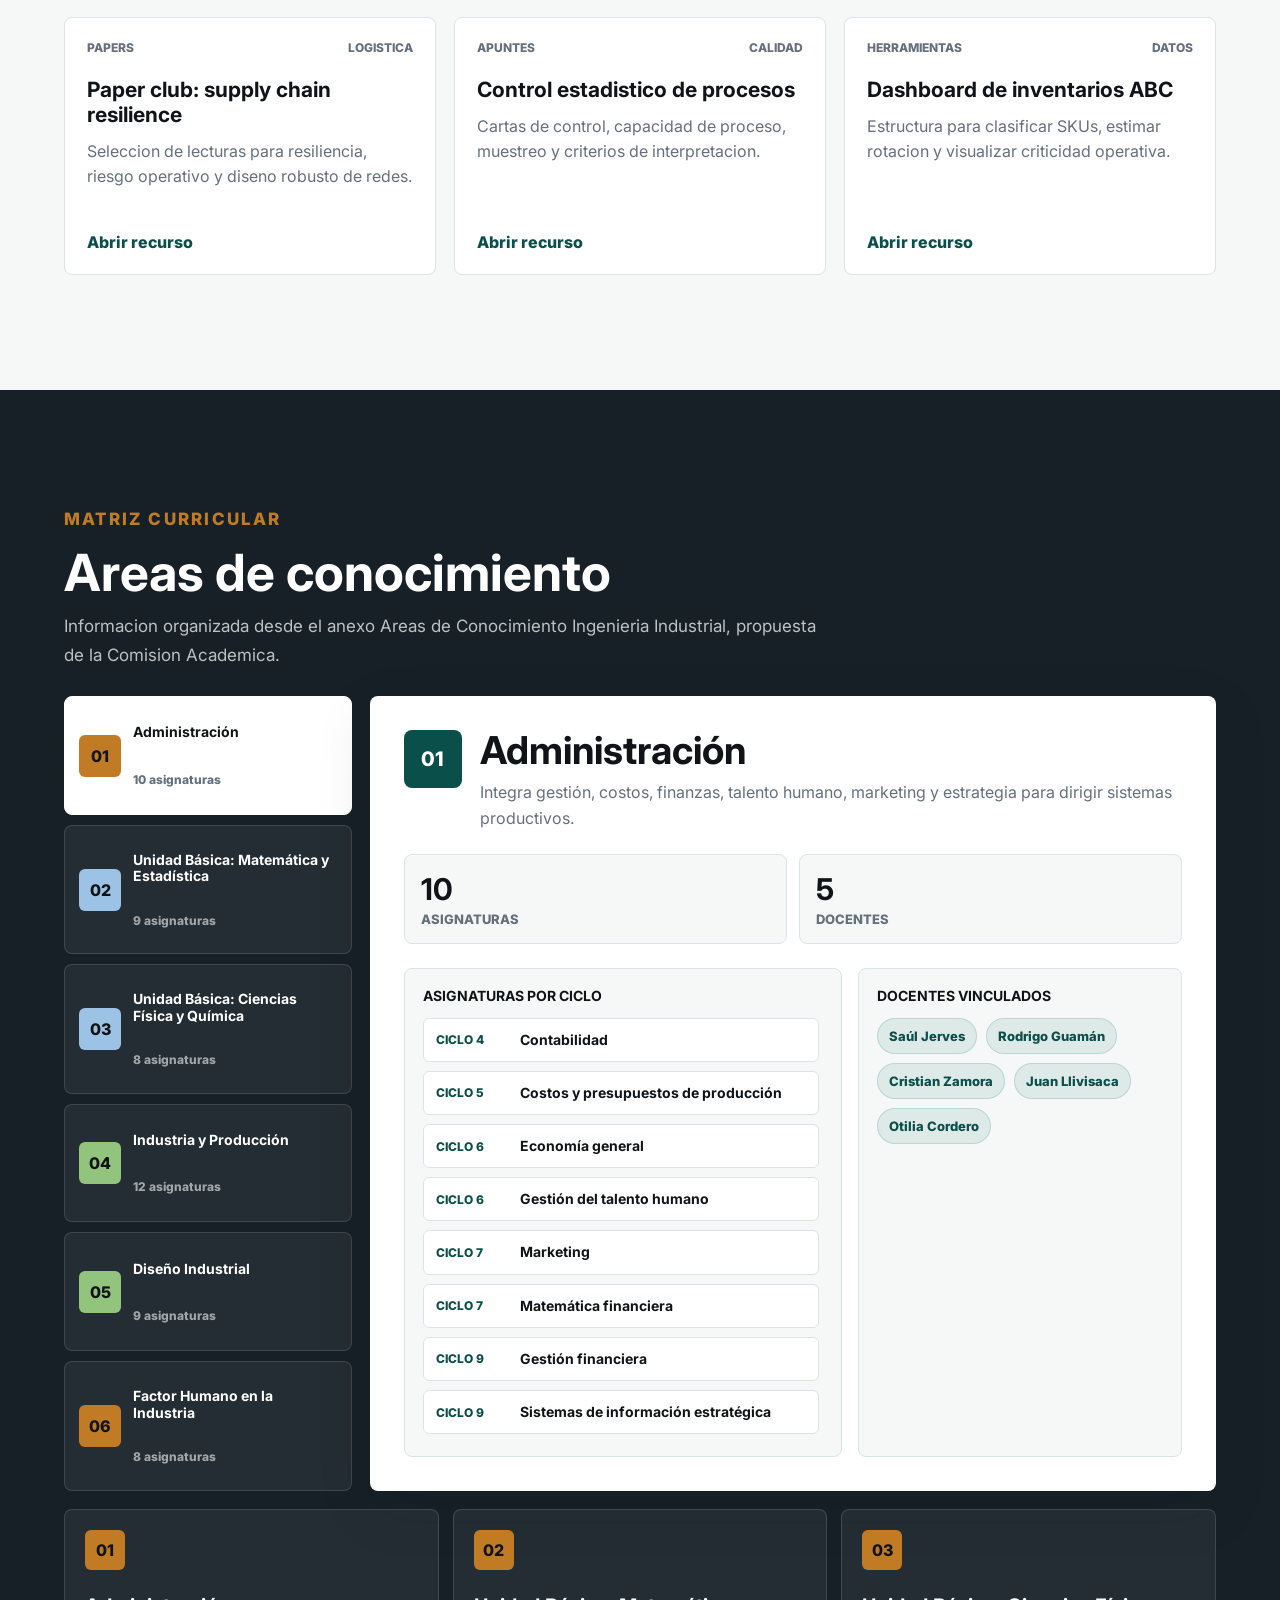
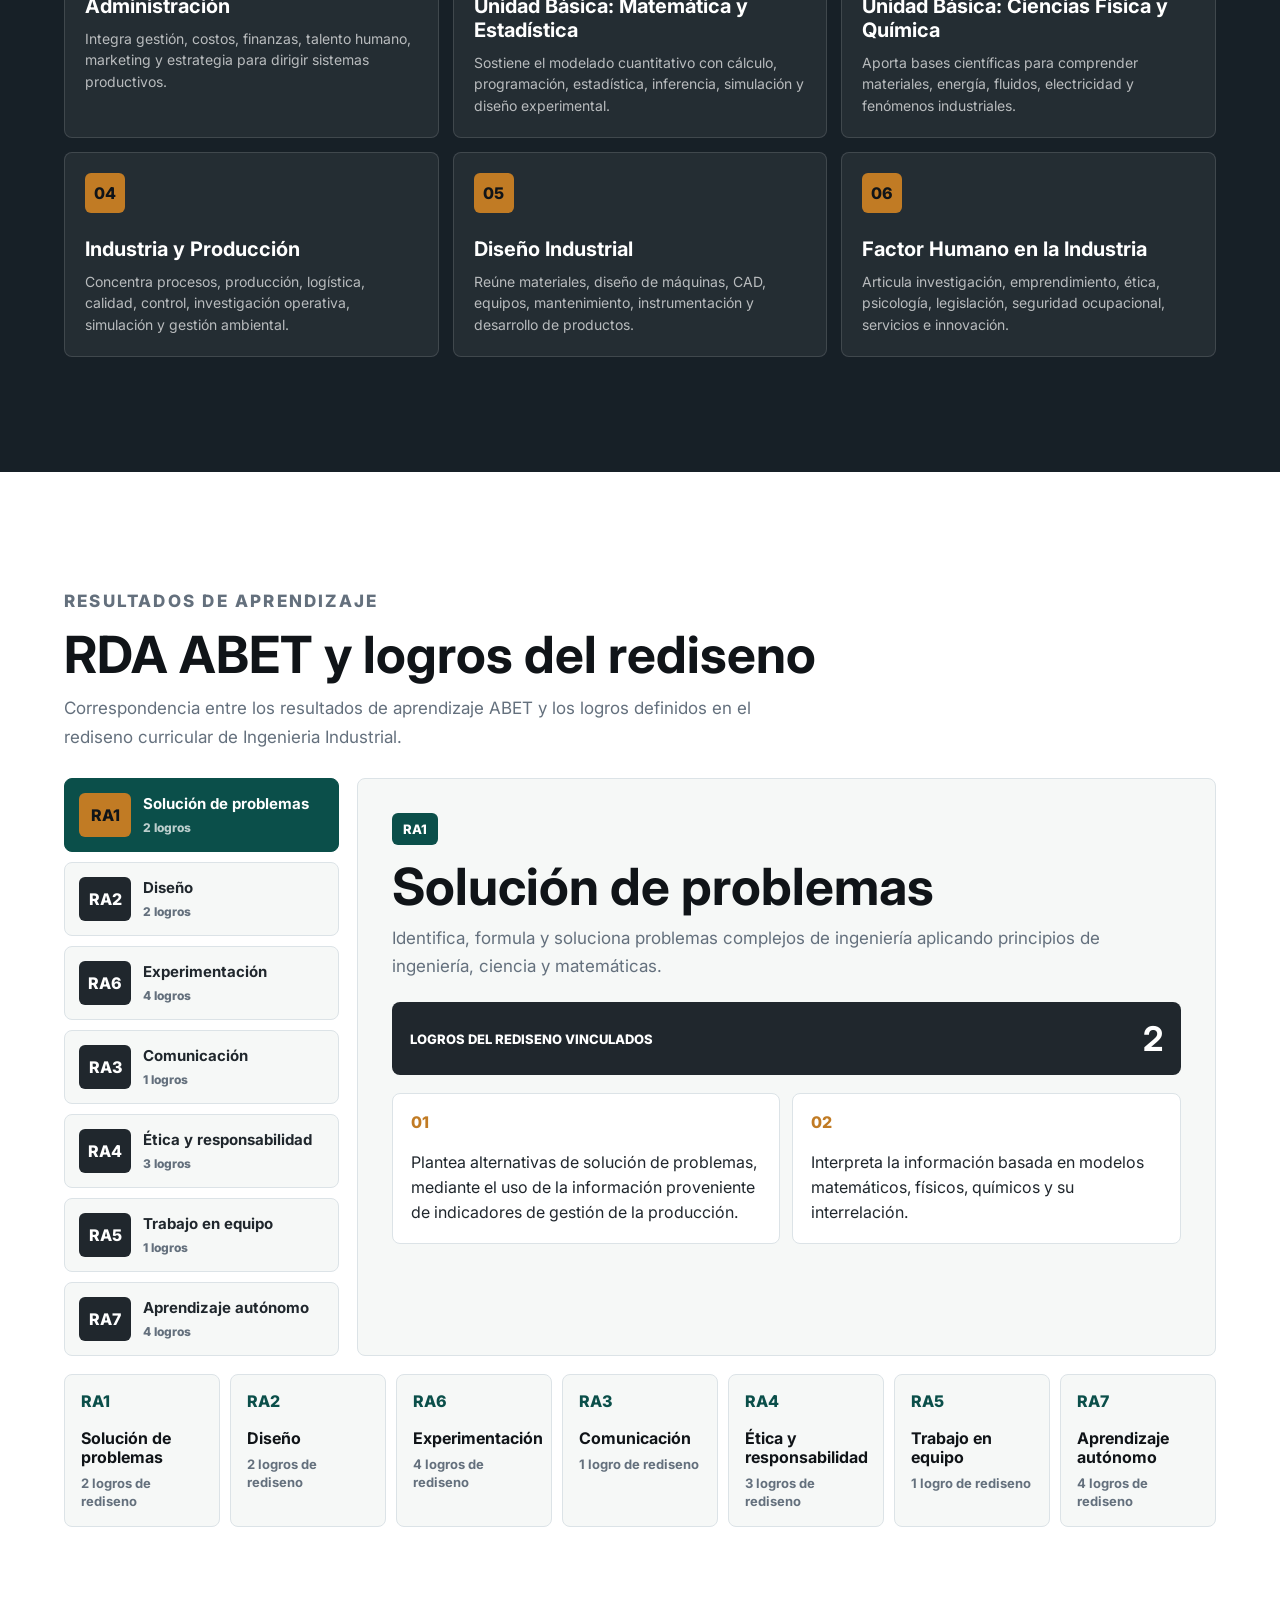
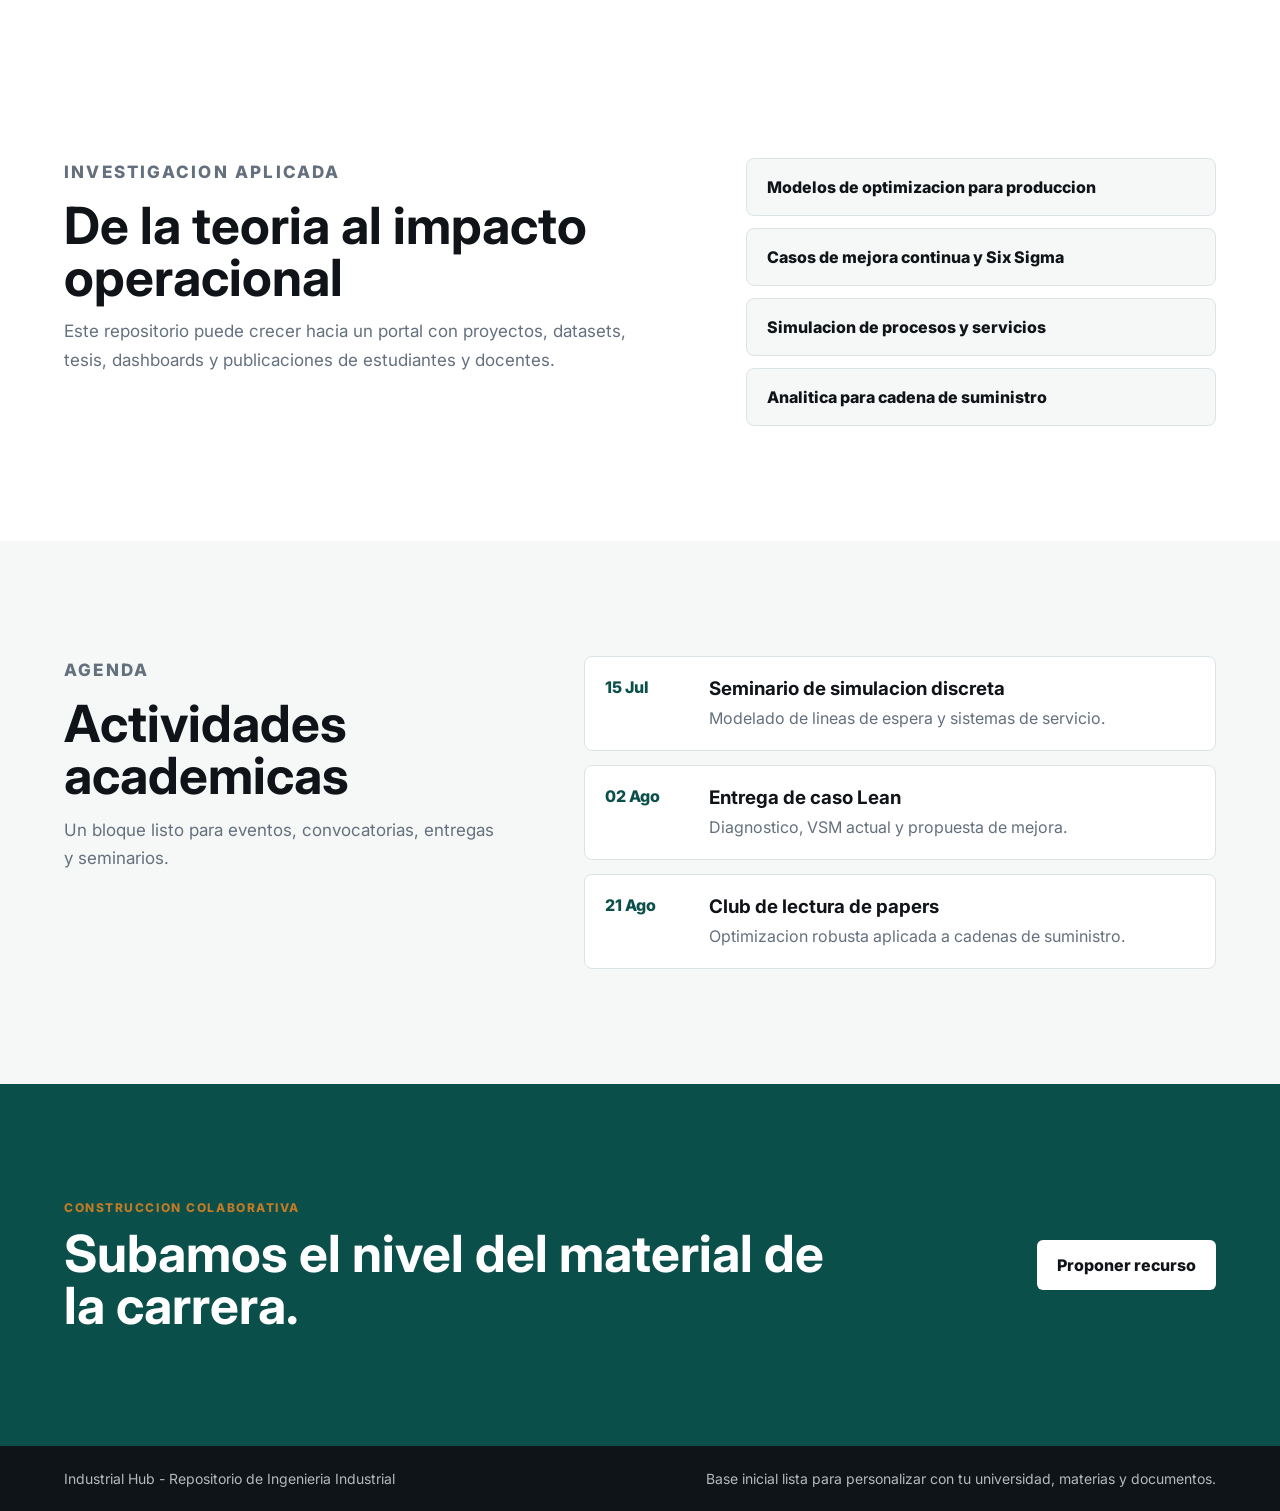
==== commit 9d49b069: "Add files via upload" ====
--- a/index.html
+++ b/index.html
@@ -27,6 +27,7 @@
         <a href="faculty.html">Docentes</a>
         <a href="#areas">Areas</a>
         <a href="curriculum.html">Malla</a>
+        <a href="syllabi.html">Sílabos</a>
         <a href="#abet">RDA ABET</a>
         <a href="assessment.html">Assessment ABET</a>
         <a href="capstone.html">Capstone</a>
--- a/styles.css
+++ b/styles.css
@@ -2955,6 +2955,336 @@
   --capstone-red: #c8102e;
   --capstone-gold: #f2a900;
   background: #f4f7fb;
+}
+
+.syllabi-page {
+  --syllabi-blue: #003a70;
+  --syllabi-light: #005eb8;
+  --syllabi-red: #c8102e;
+  --syllabi-gold: #f2a900;
+  background: #f4f7fb;
+}
+
+.syllabi-header {
+  background: rgba(0, 35, 76, 0.9);
+}
+
+.syllabi-hero {
+  min-height: 56vh;
+  display: grid;
+  align-items: end;
+  padding: 150px clamp(20px, 5vw, 72px) 66px;
+  color: var(--white);
+  background:
+    linear-gradient(90deg, rgba(0, 35, 76, 0.96), rgba(0, 94, 184, 0.78) 58%, rgba(200, 16, 46, 0.56)),
+    url("assets/capstone-lab-banner.jpeg") center / cover;
+}
+
+.syllabi-hero > div {
+  max-width: 980px;
+}
+
+.syllabi-hero p:not(.kicker) {
+  max-width: 780px;
+  margin-bottom: 0;
+  color: rgba(255, 255, 255, 0.8);
+  font-size: clamp(17px, 2vw, 21px);
+  line-height: 1.6;
+}
+
+.syllabi-dashboard {
+  padding: clamp(42px, 7vw, 88px) clamp(20px, 5vw, 72px);
+}
+
+.syllabi-metrics,
+.syllabi-toolbar,
+.syllabi-layout,
+.syllabi-list {
+  display: grid;
+  gap: 14px;
+}
+
+.syllabi-metrics {
+  grid-template-columns: repeat(4, minmax(0, 1fr));
+  margin-bottom: 18px;
+}
+
+.syllabi-metrics article,
+.syllabi-toolbar,
+.syllabi-preview,
+.syllabus-card {
+  background: var(--white);
+  border: 1px solid var(--line);
+  border-radius: 8px;
+}
+
+.syllabi-metrics article {
+  padding: 18px;
+}
+
+.syllabi-metrics strong,
+.syllabi-metrics span {
+  display: block;
+}
+
+.syllabi-metrics strong {
+  color: var(--syllabi-blue);
+  font-size: clamp(28px, 4vw, 44px);
+}
+
+.syllabi-metrics span {
+  color: var(--muted);
+  font-size: 12px;
+  font-weight: 800;
+  text-transform: uppercase;
+}
+
+.syllabi-toolbar {
+  grid-template-columns: minmax(260px, 1fr) minmax(180px, 0.45fr) minmax(220px, 0.6fr);
+  align-items: end;
+  margin-bottom: 24px;
+  padding: 16px;
+}
+
+.syllabi-toolbar label {
+  display: grid;
+  gap: 8px;
+}
+
+.syllabi-toolbar span {
+  color: var(--graphite);
+  font-size: 12px;
+  font-weight: 800;
+  text-transform: uppercase;
+}
+
+.syllabi-toolbar input,
+.syllabi-toolbar select {
+  width: 100%;
+  min-height: 46px;
+  padding: 0 12px;
+  color: var(--ink);
+  background: #f4f7fb;
+  border: 1px solid var(--line);
+  border-radius: 6px;
+  font: inherit;
+  font-weight: 700;
+}
+
+.syllabi-layout {
+  grid-template-columns: minmax(320px, 0.42fr) minmax(0, 1fr);
+  align-items: start;
+}
+
+.syllabi-list {
+  max-height: 760px;
+  overflow: auto;
+  padding-right: 4px;
+}
+
+.syllabus-card {
+  width: 100%;
+  padding: 14px;
+  color: var(--ink);
+  font: inherit;
+  text-align: left;
+  cursor: pointer;
+}
+
+.syllabus-card[aria-pressed="true"] {
+  border-color: var(--syllabi-red);
+  box-shadow: 0 14px 34px rgba(200, 16, 46, 0.12);
+}
+
+.syllabus-card span,
+.syllabus-card small,
+.syllabus-card strong {
+  display: block;
+}
+
+.syllabus-card span,
+.syllabus-card small {
+  color: var(--muted);
+  font-size: 11px;
+  font-weight: 800;
+}
+
+.syllabus-card strong {
+  margin: 7px 0;
+  color: var(--graphite);
+  font-size: 15px;
+  line-height: 1.2;
+}
+
+.syllabi-preview {
+  position: sticky;
+  top: 96px;
+  overflow: hidden;
+  max-height: calc(100vh - 116px);
+  overflow-y: auto;
+}
+
+.syllabi-preview-head {
+  padding: 18px;
+  color: var(--white);
+  background: var(--syllabi-blue);
+}
+
+.syllabi-preview-head span,
+.syllabi-preview-head p {
+  color: rgba(255, 255, 255, 0.76);
+  font-size: 12px;
+  font-weight: 800;
+}
+
+.syllabi-preview-head h2 {
+  margin: 8px 0;
+  font-size: clamp(22px, 3vw, 30px);
+  line-height: 1.1;
+}
+
+.syllabi-load-grid {
+  display: grid;
+  grid-template-columns: repeat(5, minmax(0, 1fr));
+  gap: 8px;
+  margin-top: 14px;
+}
+
+.syllabi-load-grid div,
+.syllabi-load-grid.muted {
+  padding: 10px;
+  background: rgba(255, 255, 255, 0.12);
+  border: 1px solid rgba(255, 255, 255, 0.18);
+  border-radius: 8px;
+}
+
+.syllabi-load-grid strong,
+.syllabi-load-grid span {
+  display: block;
+}
+
+.syllabi-load-grid strong {
+  color: var(--white);
+  font-size: 18px;
+  line-height: 1;
+}
+
+.syllabi-load-grid span {
+  margin-top: 5px;
+  color: rgba(255, 255, 255, 0.72);
+  font-size: 11px;
+  font-weight: 800;
+  text-transform: uppercase;
+}
+
+.syllabi-load-grid.muted {
+  grid-template-columns: 1fr;
+  color: rgba(255, 255, 255, 0.78);
+  font-size: 12px;
+  font-weight: 800;
+}
+
+.syllabi-content-panel {
+  padding: 18px;
+  border-top: 1px solid var(--line);
+}
+
+.syllabi-content-panel h3 {
+  margin: 0;
+  color: var(--graphite);
+  font-size: 20px;
+}
+
+.syllabi-content-units,
+.syllabi-similar-list {
+  display: grid;
+  gap: 10px;
+}
+
+.syllabi-unit-card,
+.syllabi-similar-list button {
+  overflow: hidden;
+  background: #f4f7fb;
+  border: 1px solid var(--line);
+  border-radius: 8px;
+}
+
+.syllabi-unit-trigger,
+.syllabi-similar-list button {
+  width: 100%;
+  padding: 12px;
+  color: var(--ink);
+  background: transparent;
+  border: 0;
+  font: inherit;
+  text-align: left;
+  cursor: pointer;
+}
+
+.syllabi-unit-trigger[aria-expanded="true"] {
+  background: rgba(0, 94, 184, 0.08);
+}
+
+.syllabi-unit-trigger span,
+.syllabi-unit-trigger strong,
+.syllabi-unit-trigger em,
+.syllabi-similar-list span,
+.syllabi-similar-list strong,
+.syllabi-similar-list small {
+  display: block;
+}
+
+.syllabi-unit-trigger span,
+.syllabi-unit-trigger em,
+.syllabi-similar-list span,
+.syllabi-similar-list small {
+  color: var(--muted);
+  font-size: 11px;
+  font-style: normal;
+  font-weight: 800;
+}
+
+.syllabi-unit-trigger strong,
+.syllabi-similar-list strong {
+  margin: 5px 0;
+  color: var(--graphite);
+  font-size: 14px;
+  line-height: 1.22;
+}
+
+.syllabi-subunit-list {
+  display: grid;
+  gap: 8px;
+  padding: 12px;
+  background: var(--white);
+  border-top: 1px solid var(--line);
+}
+
+.syllabi-subunit-list div {
+  display: grid;
+  grid-template-columns: 50px 1fr;
+  gap: 10px;
+  align-items: start;
+}
+
+.syllabi-subunit-list span {
+  color: var(--syllabi-red);
+  font-size: 11px;
+  font-weight: 800;
+}
+
+.syllabi-subunit-list p,
+.syllabi-similar-empty {
+  margin: 0;
+  color: var(--muted);
+  font-size: 13px;
+  line-height: 1.42;
+}
+
+.syllabi-similar-list button:hover,
+.syllabi-similar-list button:focus-visible {
+  border-color: var(--syllabi-light);
+  box-shadow: 0 10px 24px rgba(0, 94, 184, 0.12);
 }
 
 .capstone-header {
@@ -3754,6 +4084,8 @@
   .faculty-toolbar,
   .faculty-stats,
   .faculty-page-grid,
+  .syllabi-metrics,
+  .syllabi-toolbar,
   .curriculum-metrics,
   .curriculum-toolbar,
   .curriculum-charts,
@@ -3793,6 +4125,7 @@
   .assessment-dashboard,
   .assessment-dashboard--wide,
   .faculty-layout,
+  .syllabi-layout,
   .curriculum-layout,
   .curriculum-network,
   .capstone-featured {
@@ -3896,6 +4229,9 @@
   .faculty-stats,
   .faculty-page-grid,
   .faculty-layout,
+  .syllabi-metrics,
+  .syllabi-toolbar,
+  .syllabi-layout,
   .curriculum-metrics,
   .curriculum-toolbar,
   .curriculum-charts,
@@ -3930,6 +4266,18 @@
     position: static;
   }
 
+  .syllabi-preview {
+    position: static;
+  }
+
+  .syllabi-load-grid {
+    grid-template-columns: repeat(2, minmax(0, 1fr));
+  }
+
+  .syllabi-list {
+    max-height: none;
+  }
+
   .curriculum-detail {
     position: static;
   }
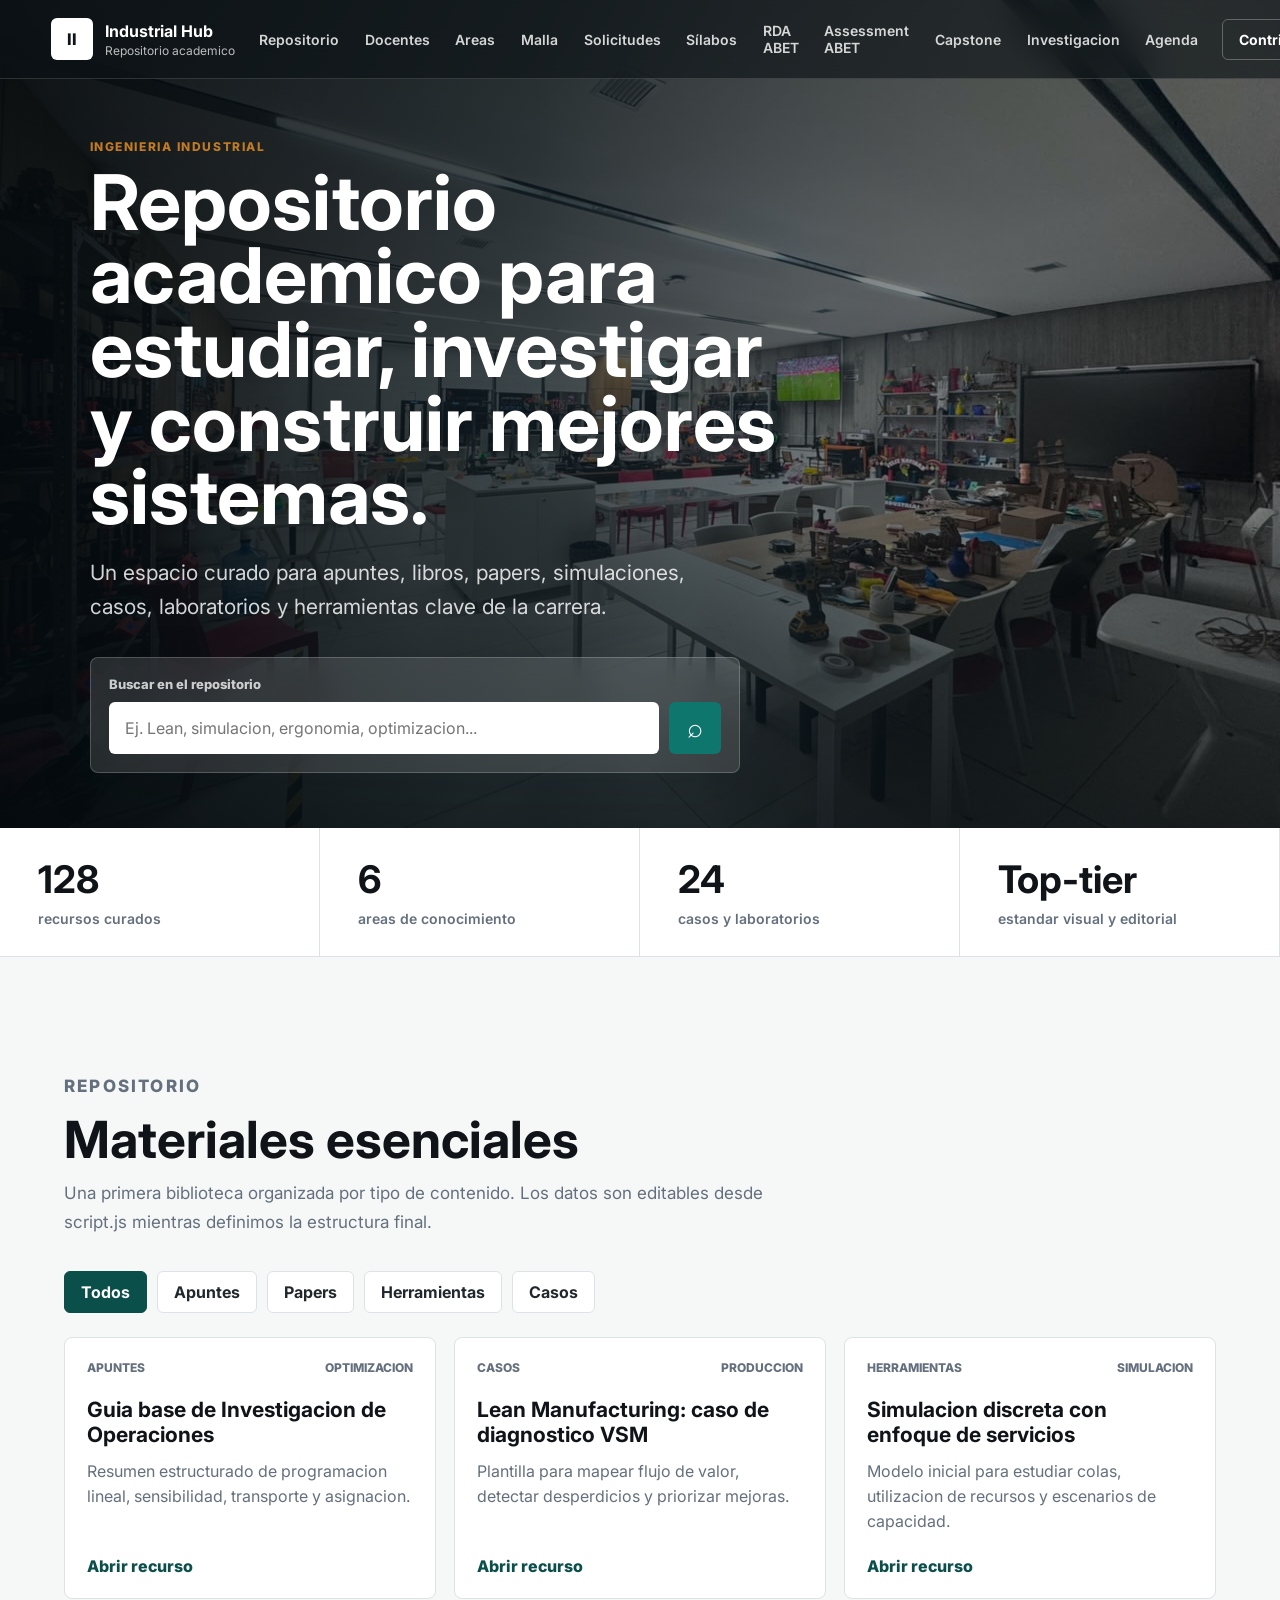
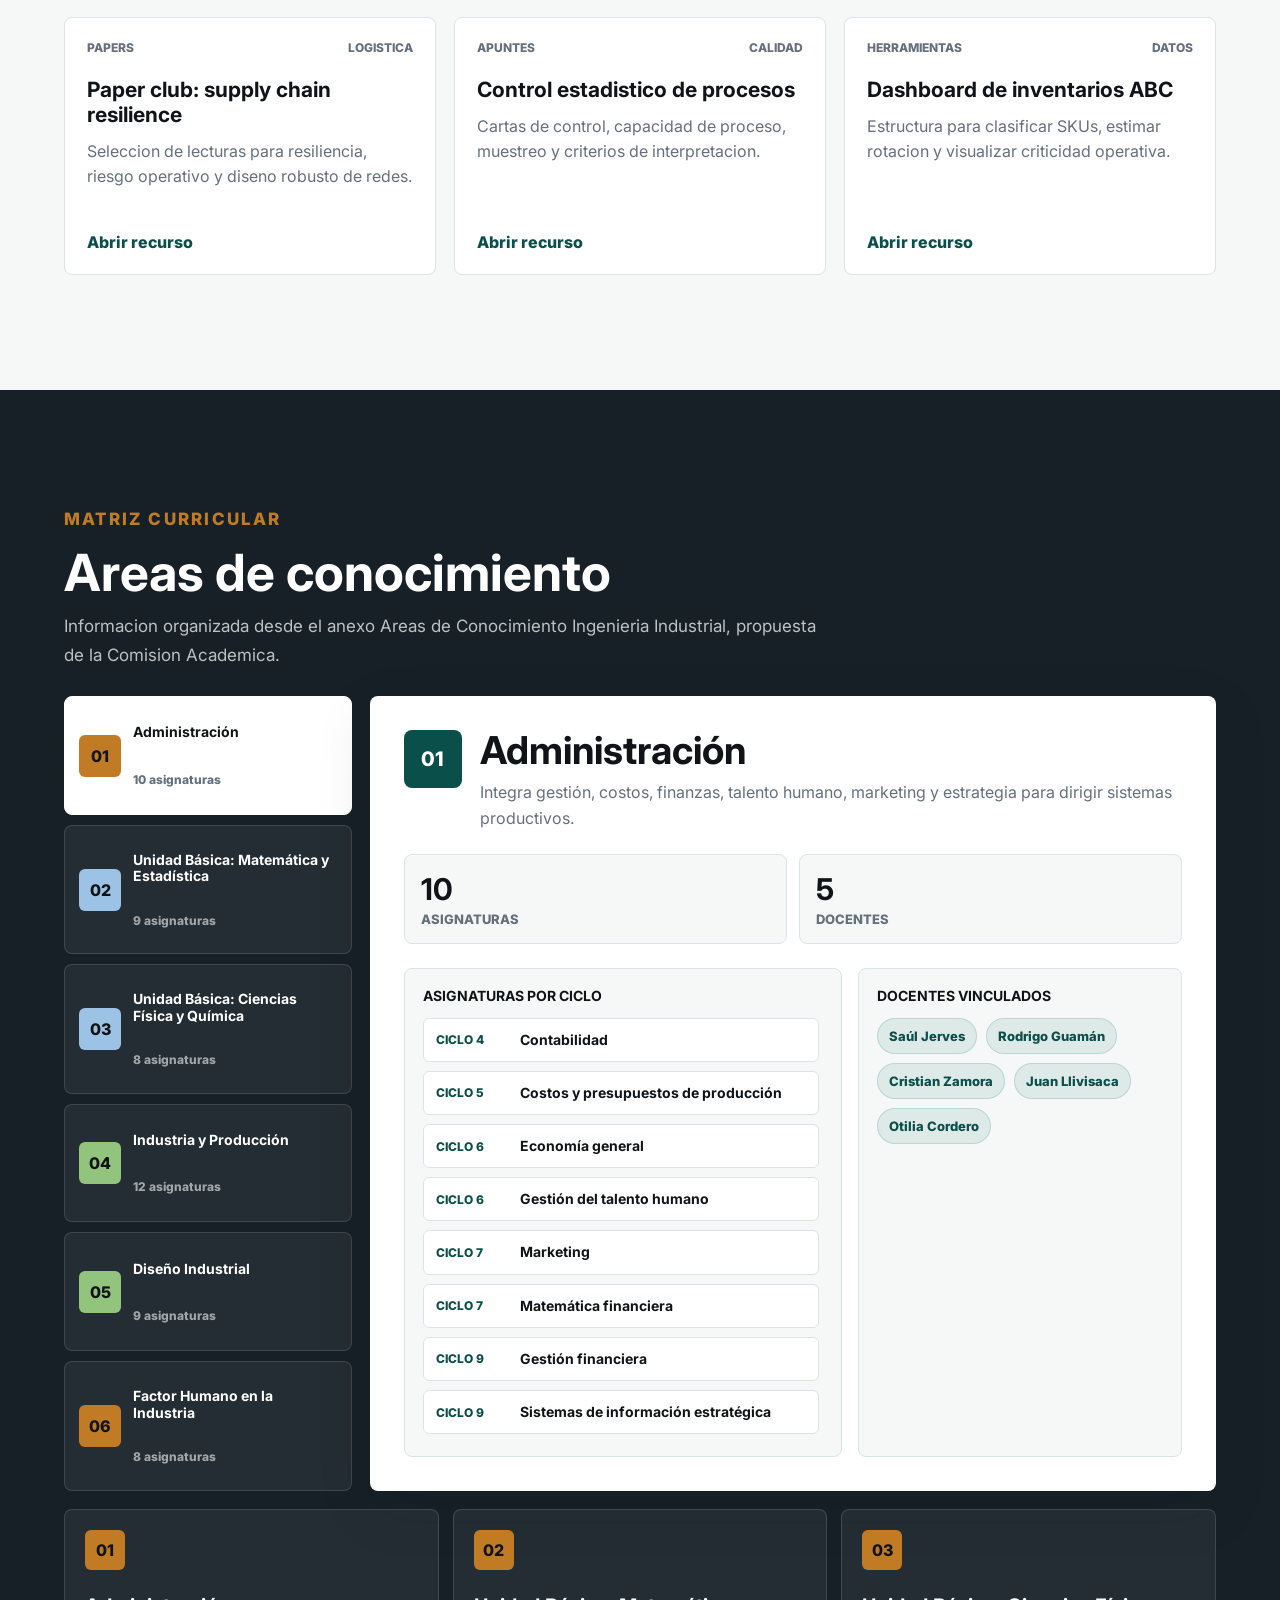
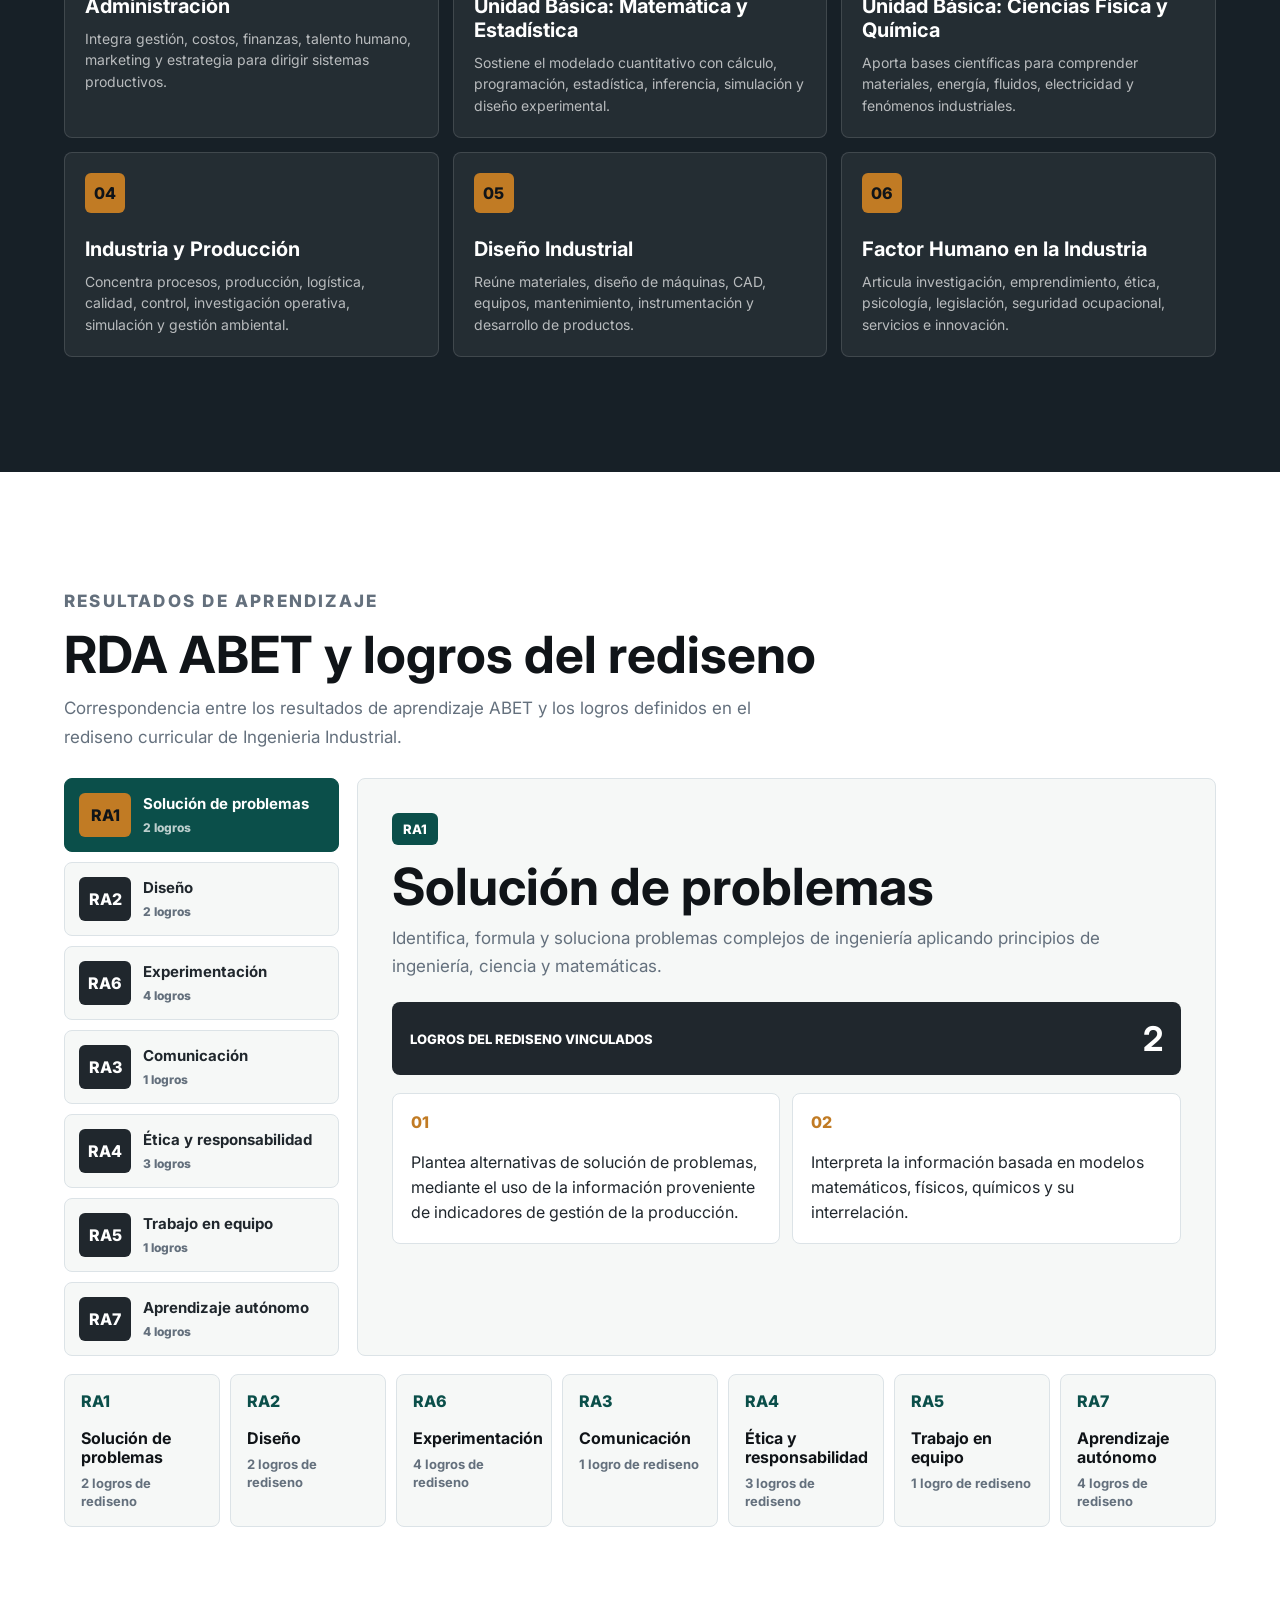
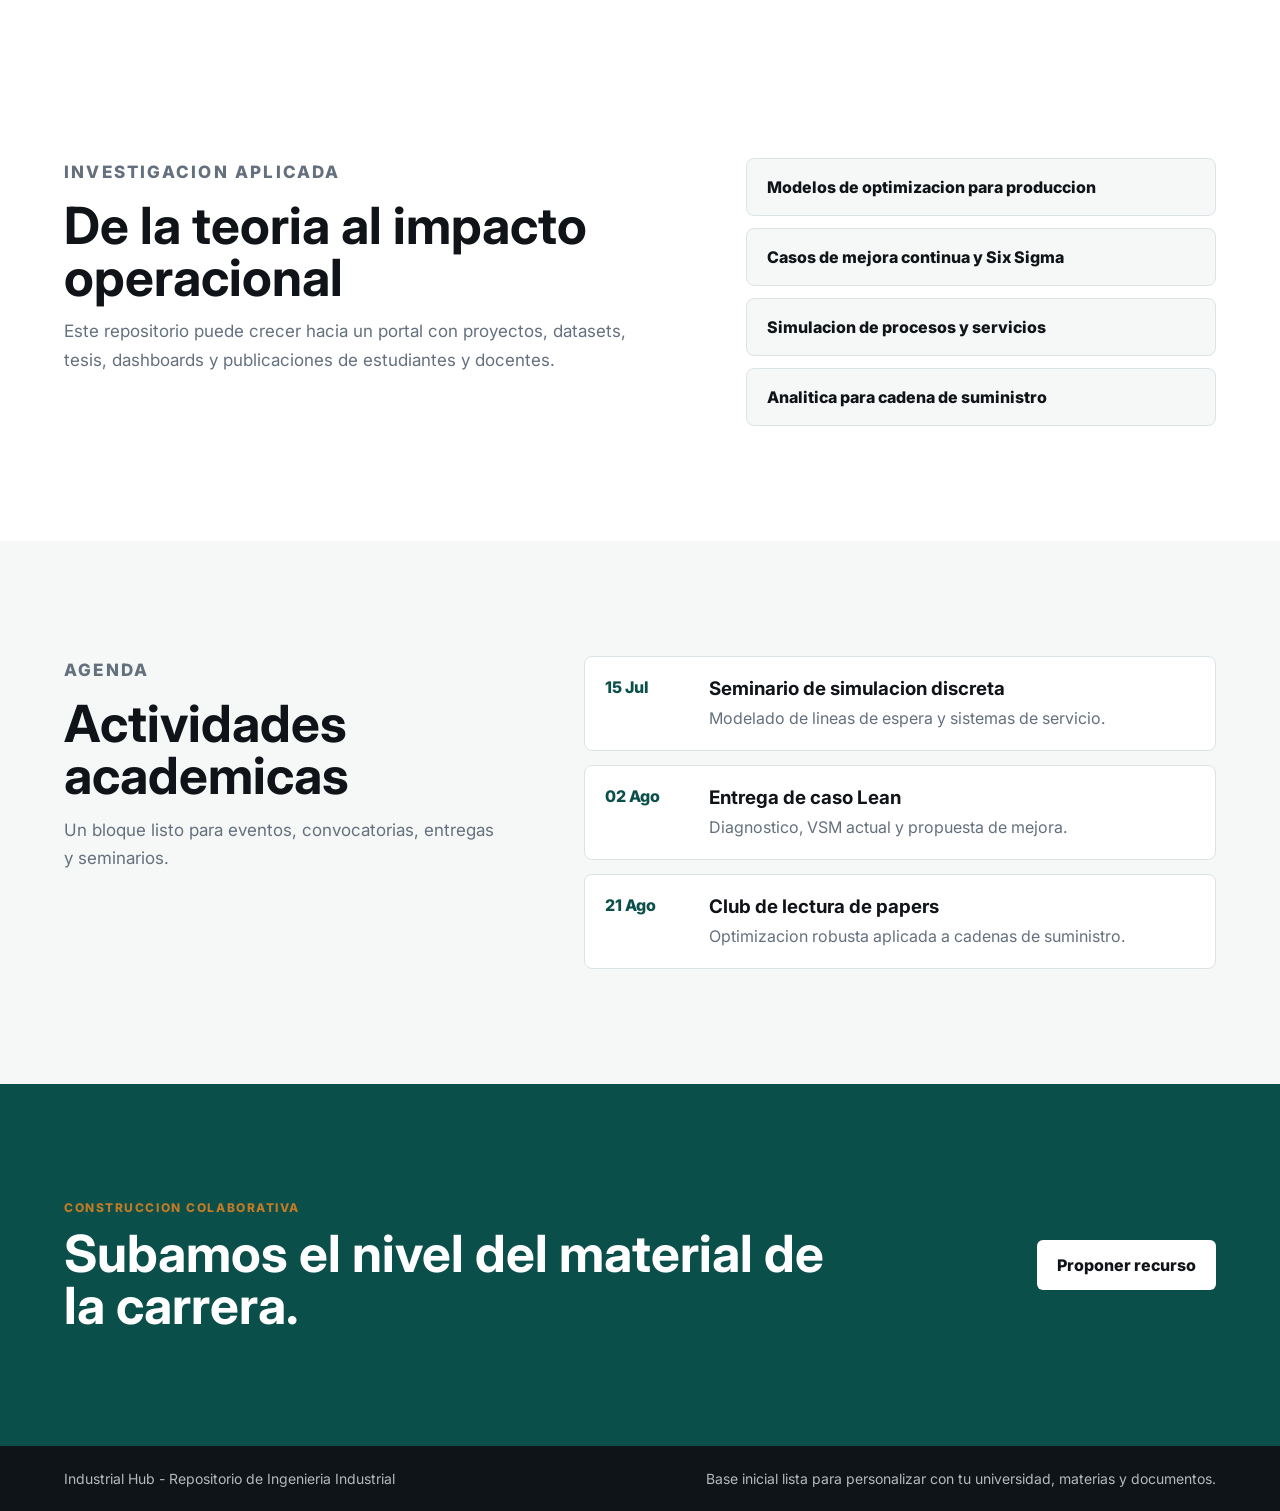
==== commit 7e6dab3c: "Add files via upload" ====
--- a/index.html
+++ b/index.html
@@ -22,34 +22,35 @@
         </span>
       </a>
 
-      <nav class="main-nav" aria-label="Navegacion principal">
-        <a href="#repositorio">Repositorio</a>
-        <a href="faculty.html">Docentes</a>
-        <a href="#areas">Areas</a>
-        <a href="curriculum.html">Malla</a>
-        <a href="syllabi.html">Sílabos</a>
-        <a href="#abet">RDA ABET</a>
-        <a href="assessment.html">Assessment ABET</a>
-        <a href="capstone.html">Capstone</a>
-        <a href="#investigacion">Investigacion</a>
-        <a href="#agenda">Agenda</a>
-      </nav>
-
-      <div class="header-actions">
-        <a class="header-action" href="#contribuir">Contribuir</a>
-        <button class="language-toggle" id="languageToggle" type="button" aria-label="Switch to English" aria-pressed="false">
-          EN
-        </button>
-      </div>
+      <nav class="main-nav" aria-label="Navegacion principal">
+        <a href="#repositorio">Repositorio</a>
+        <a href="faculty.html">Docentes</a>
+        <a href="#areas">Areas</a>
+        <a href="curriculum.html">Malla</a>
+        <a href="student-requests.html">Solicitudes</a>
+        <a href="syllabi.html">Sílabos</a>
+        <a href="#abet">RDA ABET</a>
+        <a href="assessment.html">Assessment ABET</a>
+        <a href="capstone.html">Capstone</a>
+        <a href="#investigacion">Investigacion</a>
+        <a href="#agenda">Agenda</a>
+      </nav>
+
+      <div class="header-actions">
+        <a class="header-action" href="#contribuir">Contribuir</a>
+        <button class="language-toggle" id="languageToggle" type="button" aria-label="Switch to English" aria-pressed="false">
+          EN
+        </button>
+      </div>
     </header>
 
     <main id="inicio">
       <section class="hero" aria-label="Inicio">
-        <img
-          class="hero-image"
-          src="assets/capstone-lab-banner.jpeg"
-          alt="Laboratorio moderno de ingenieria industrial con analitica, sistemas productivos y colaboracion academica"
-        />
+        <img
+          class="hero-image"
+          src="assets/capstone-lab-banner.jpeg"
+          alt="Laboratorio moderno de ingenieria industrial con analitica, sistemas productivos y colaboracion academica"
+        />
         <div class="hero-overlay"></div>
         <div class="hero-content">
           <p class="kicker">Ingenieria Industrial</p>
@@ -76,10 +77,10 @@
         </div>
       </section>
 
-      <section class="metrics-band" aria-label="Indicadores del repositorio">
-        <article>
-          <strong>128</strong>
-          <span>recursos curados</span>
+      <section class="metrics-band" aria-label="Indicadores del repositorio">
+        <article>
+          <strong>128</strong>
+          <span>recursos curados</span>
         </article>
         <article>
           <strong>6</strong>
@@ -91,34 +92,34 @@
         </article>
         <article>
           <strong>Top-tier</strong>
-          <span>estandar visual y editorial</span>
-        </article>
-      </section>
-
-      <section class="section-wrap" id="repositorio">
-        <div class="section-heading">
-          <p class="kicker">Repositorio</p>
-          <h2>Materiales esenciales</h2>
-          <p>
-            Una primera biblioteca organizada por tipo de contenido. Los datos son
-            editables desde <code>script.js</code> mientras definimos la estructura final.
-          </p>
-        </div>
-
-        <div class="filter-bar" aria-label="Filtros de recursos">
-          <button class="filter active" data-filter="todos">Todos</button>
-          <button class="filter" data-filter="apuntes">Apuntes</button>
-          <button class="filter" data-filter="paper">Papers</button>
-          <button class="filter" data-filter="herramienta">Herramientas</button>
-          <button class="filter" data-filter="caso">Casos</button>
-        </div>
-
-        <div class="resource-grid" id="resourceGrid"></div>
-      </section>
-
-      <section class="faculty-section" id="docentes" hidden>
-        <div class="section-heading">
-          <p class="kicker">Equipo docente</p>
+          <span>estandar visual y editorial</span>
+        </article>
+      </section>
+
+      <section class="section-wrap" id="repositorio">
+        <div class="section-heading">
+          <p class="kicker">Repositorio</p>
+          <h2>Materiales esenciales</h2>
+          <p>
+            Una primera biblioteca organizada por tipo de contenido. Los datos son
+            editables desde <code>script.js</code> mientras definimos la estructura final.
+          </p>
+        </div>
+
+        <div class="filter-bar" aria-label="Filtros de recursos">
+          <button class="filter active" data-filter="todos">Todos</button>
+          <button class="filter" data-filter="apuntes">Apuntes</button>
+          <button class="filter" data-filter="paper">Papers</button>
+          <button class="filter" data-filter="herramienta">Herramientas</button>
+          <button class="filter" data-filter="caso">Casos</button>
+        </div>
+
+        <div class="resource-grid" id="resourceGrid"></div>
+      </section>
+
+      <section class="faculty-section" id="docentes" hidden>
+        <div class="section-heading">
+          <p class="kicker">Equipo docente</p>
           <h2>Profesores de Ingeniería Industrial UCuenca</h2>
           <p>
             Directorio local construido con información pública de la carrera. Las
@@ -215,67 +216,67 @@
           </article>
         </div>
 
-        <div class="abet-summary-grid" id="abetSummaryGrid"></div>
-      </section>
-
-      <section class="research-band" id="investigacion">
-        <div>
-          <p class="kicker">Investigacion aplicada</p>
-          <h2>De la teoria al impacto operacional</h2>
-          <p>
-            Este repositorio puede crecer hacia un portal con proyectos, datasets,
-            tesis, dashboards y publicaciones de estudiantes y docentes.
-          </p>
-        </div>
-        <div class="research-list">
-          <a href="#repositorio">Modelos de optimizacion para produccion</a>
-          <a href="#repositorio">Casos de mejora continua y Six Sigma</a>
-          <a href="#repositorio">Simulacion de procesos y servicios</a>
-          <a href="#repositorio">Analitica para cadena de suministro</a>
-        </div>
-      </section>
-
-      <section class="section-wrap two-column" id="agenda">
-        <div class="section-heading">
-          <p class="kicker">Agenda</p>
-          <h2>Actividades academicas</h2>
-          <p>Un bloque listo para eventos, convocatorias, entregas y seminarios.</p>
-        </div>
-
-        <div class="timeline">
-          <article>
-            <time datetime="2026-07-15">15 Jul</time>
-            <div>
-              <h3>Seminario de simulacion discreta</h3>
-              <p>Modelado de lineas de espera y sistemas de servicio.</p>
-            </div>
-          </article>
-          <article>
-            <time datetime="2026-08-02">02 Ago</time>
-            <div>
-              <h3>Entrega de caso Lean</h3>
-              <p>Diagnostico, VSM actual y propuesta de mejora.</p>
-            </div>
-          </article>
-          <article>
-            <time datetime="2026-08-21">21 Ago</time>
-            <div>
-              <h3>Club de lectura de papers</h3>
-              <p>Optimizacion robusta aplicada a cadenas de suministro.</p>
-            </div>
-          </article>
-        </div>
-      </section>
-
-      <section class="contribute" id="contribuir">
-        <div>
-          <p class="kicker">Construccion colaborativa</p>
-          <h2>Subamos el nivel del material de la carrera.</h2>
-        </div>
-        <a href="mailto:repositorio.industrial@example.com">Proponer recurso</a>
-      </section>
-
-    </main>
+        <div class="abet-summary-grid" id="abetSummaryGrid"></div>
+      </section>
+
+      <section class="research-band" id="investigacion">
+        <div>
+          <p class="kicker">Investigacion aplicada</p>
+          <h2>De la teoria al impacto operacional</h2>
+          <p>
+            Este repositorio puede crecer hacia un portal con proyectos, datasets,
+            tesis, dashboards y publicaciones de estudiantes y docentes.
+          </p>
+        </div>
+        <div class="research-list">
+          <a href="#repositorio">Modelos de optimizacion para produccion</a>
+          <a href="#repositorio">Casos de mejora continua y Six Sigma</a>
+          <a href="#repositorio">Simulacion de procesos y servicios</a>
+          <a href="#repositorio">Analitica para cadena de suministro</a>
+        </div>
+      </section>
+
+      <section class="section-wrap two-column" id="agenda">
+        <div class="section-heading">
+          <p class="kicker">Agenda</p>
+          <h2>Actividades academicas</h2>
+          <p>Un bloque listo para eventos, convocatorias, entregas y seminarios.</p>
+        </div>
+
+        <div class="timeline">
+          <article>
+            <time datetime="2026-07-15">15 Jul</time>
+            <div>
+              <h3>Seminario de simulacion discreta</h3>
+              <p>Modelado de lineas de espera y sistemas de servicio.</p>
+            </div>
+          </article>
+          <article>
+            <time datetime="2026-08-02">02 Ago</time>
+            <div>
+              <h3>Entrega de caso Lean</h3>
+              <p>Diagnostico, VSM actual y propuesta de mejora.</p>
+            </div>
+          </article>
+          <article>
+            <time datetime="2026-08-21">21 Ago</time>
+            <div>
+              <h3>Club de lectura de papers</h3>
+              <p>Optimizacion robusta aplicada a cadenas de suministro.</p>
+            </div>
+          </article>
+        </div>
+      </section>
+
+      <section class="contribute" id="contribuir">
+        <div>
+          <p class="kicker">Construccion colaborativa</p>
+          <h2>Subamos el nivel del material de la carrera.</h2>
+        </div>
+        <a href="mailto:repositorio.industrial@example.com">Proponer recurso</a>
+      </section>
+
+    </main>
 
     <footer class="site-footer">
       <p>Industrial Hub · Repositorio de Ingenieria Industrial</p>
--- a/styles.css
+++ b/styles.css
@@ -2619,8 +2619,19 @@
   border-color: var(--curriculum-gold);
 }
 
+.curriculum-network-node--direct-corequisite {
+  position: relative;
+  opacity: 1;
+  background: #eef9fc;
+  border-color: #27a6c7;
+  box-shadow:
+    0 0 0 4px rgba(39, 166, 199, 0.13),
+    0 16px 34px rgba(0, 35, 76, 0.13);
+}
+
 .curriculum-network-node--direct-predecessor::after,
-.curriculum-network-node--direct-dependent::after {
+.curriculum-network-node--direct-dependent::after,
+.curriculum-network-node--direct-corequisite::after {
   display: block;
   width: fit-content;
   margin: 7px auto 0;
@@ -3285,6 +3296,942 @@
 .syllabi-similar-list button:focus-visible {
   border-color: var(--syllabi-light);
   box-shadow: 0 10px 24px rgba(0, 94, 184, 0.12);
+}
+
+.student-requests-page {
+  --requests-blue: #143d63;
+  --requests-cyan: #27a6c7;
+  --requests-gold: #f0b33a;
+  background: #f3f6fa;
+}
+
+.requests-hero {
+  min-height: 430px;
+  display: grid;
+  align-items: end;
+  padding: 140px clamp(20px, 6vw, 72px) 56px;
+  color: var(--white);
+  background:
+    linear-gradient(115deg, rgba(10, 36, 63, 0.94), rgba(20, 61, 99, 0.76) 48%, rgba(39, 166, 199, 0.42)),
+    url("assets/capstone-lab-banner.jpeg") center / cover;
+}
+
+.requests-hero > div {
+  max-width: 820px;
+}
+
+.requests-hero h1 {
+  max-width: 760px;
+  margin: 10px 0 14px;
+  font-size: clamp(38px, 7vw, 74px);
+  line-height: 0.95;
+}
+
+.requests-hero p:last-child {
+  max-width: 700px;
+  color: rgba(255, 255, 255, 0.82);
+  font-size: 17px;
+  line-height: 1.65;
+}
+
+.requests-dashboard,
+.requests-map-section,
+.requests-form-section,
+.requests-status-section,
+.requests-network-section {
+  padding: 40px clamp(20px, 5vw, 64px);
+}
+
+.requests-metrics {
+  display: grid;
+  grid-template-columns: repeat(4, minmax(0, 1fr));
+  gap: 12px;
+  margin-bottom: 18px;
+}
+
+.requests-metrics article {
+  padding: 18px;
+  color: var(--white);
+  background: var(--requests-blue);
+  border-radius: 8px;
+  box-shadow: var(--shadow);
+}
+
+.requests-metrics strong,
+.requests-metrics span {
+  display: block;
+}
+
+.requests-metrics strong {
+  font-size: clamp(24px, 3vw, 36px);
+  line-height: 1;
+}
+
+.requests-metrics span {
+  margin-top: 8px;
+  color: rgba(255, 255, 255, 0.75);
+  font-size: 12px;
+  font-weight: 800;
+  text-transform: uppercase;
+}
+
+.requests-toolbar,
+.requests-map-toolbar,
+.requests-network-toolbar {
+  display: grid;
+  grid-template-columns: 1.5fr 0.75fr 0.85fr;
+  gap: 12px;
+  margin-bottom: 24px;
+}
+
+.requests-map-toolbar {
+  grid-template-columns: minmax(260px, 1fr) minmax(210px, 320px);
+}
+
+.requests-network-toolbar {
+  grid-template-columns: minmax(260px, 520px) 1fr;
+  align-items: end;
+}
+
+.requests-toolbar label,
+.requests-map-toolbar label,
+.requests-network-toolbar label {
+  display: grid;
+  gap: 7px;
+  color: var(--muted);
+  font-size: 12px;
+  font-weight: 900;
+  text-transform: uppercase;
+}
+
+.requests-toolbar input,
+.requests-toolbar select,
+.requests-map-toolbar select,
+.requests-network-toolbar select {
+  width: 100%;
+  min-height: 48px;
+  padding: 0 13px;
+  color: var(--ink);
+  background: var(--white);
+  border: 1px solid var(--line);
+  border-radius: 8px;
+  font: inherit;
+  font-size: 14px;
+  text-transform: none;
+}
+
+.requests-map-summary {
+  display: grid;
+  grid-template-columns: 1.4fr 0.6fr 0.6fr;
+  gap: 10px;
+  margin-bottom: 14px;
+}
+
+.requests-map-summary article {
+  padding: 14px;
+  background: var(--white);
+  border: 1px solid var(--line);
+  border-radius: 8px;
+  box-shadow: 0 12px 32px rgba(10, 36, 63, 0.08);
+}
+
+.requests-map-summary strong,
+.requests-map-summary span {
+  display: block;
+}
+
+.requests-map-summary strong {
+  color: var(--requests-blue);
+  font-size: 18px;
+}
+
+.requests-map-summary span {
+  margin-top: 4px;
+  color: var(--muted);
+  font-size: 12px;
+  font-weight: 800;
+  text-transform: uppercase;
+}
+
+.requests-full-map {
+  display: grid;
+  grid-template-columns: repeat(10, minmax(190px, 1fr));
+  gap: 14px;
+  overflow-x: auto;
+  padding-bottom: 8px;
+}
+
+.requests-map-level {
+  overflow: hidden;
+  min-width: 190px;
+  background: var(--white);
+  border: 1px solid var(--line);
+  border-radius: 8px;
+  box-shadow: 0 12px 32px rgba(10, 36, 63, 0.08);
+}
+
+.requests-map-level__head {
+  display: grid;
+  gap: 12px;
+  padding: 12px 14px;
+  color: var(--white);
+  background: var(--requests-blue);
+}
+
+.requests-map-level__head span,
+.requests-map-level__head small {
+  font-size: 12px;
+  font-weight: 900;
+  text-transform: uppercase;
+}
+
+.requests-map-level__head small {
+  color: rgba(255, 255, 255, 0.72);
+}
+
+.requests-map-courses {
+  display: grid;
+  grid-template-columns: 1fr;
+  gap: 10px;
+  padding: 12px;
+}
+
+.requests-map-course {
+  min-height: 118px;
+  padding: 12px;
+  color: var(--ink);
+  background: #f8fafc;
+  border: 1px solid var(--line);
+  border-left: 5px solid #b9c3cf;
+  border-radius: 8px;
+  font: inherit;
+  text-align: left;
+  cursor: pointer;
+  transition: opacity 0.18s ease, transform 0.18s ease, border-color 0.18s ease, box-shadow 0.18s ease;
+}
+
+.requests-map-course span,
+.requests-map-course strong,
+.requests-map-course small {
+  display: block;
+}
+
+.requests-map-course span,
+.requests-map-course small {
+  color: var(--muted);
+  font-size: 11px;
+  font-weight: 800;
+}
+
+.requests-map-course strong {
+  margin: 7px 0;
+  color: var(--graphite);
+  font-size: 14px;
+  line-height: 1.2;
+}
+
+.requests-map-course--dimmed {
+  opacity: 0.3;
+  filter: grayscale(0.5);
+}
+
+.requests-map-course--related {
+  opacity: 1;
+  background: #fff8e7;
+  border-color: rgba(240, 179, 58, 0.62);
+  border-left-color: var(--requests-gold);
+  box-shadow: 0 14px 34px rgba(240, 179, 58, 0.18);
+}
+
+.requests-map-course--prerequisite {
+  opacity: 1;
+  background: #fff1f1;
+  border-color: rgba(200, 16, 46, 0.5);
+  border-left-color: #c8102e;
+  box-shadow: 0 14px 34px rgba(200, 16, 46, 0.16);
+}
+
+.requests-map-course--prerequisite span,
+.requests-map-course--prerequisite small {
+  color: #8a3942;
+}
+
+.requests-map-course--prerequisite strong {
+  color: #8f1024;
+}
+
+.requests-map-course--corequisite {
+  opacity: 1;
+  background: #eef9fc;
+  border-color: rgba(39, 166, 199, 0.55);
+  border-left-color: var(--requests-cyan);
+  box-shadow: 0 14px 34px rgba(39, 166, 199, 0.16);
+}
+
+.requests-map-course--next {
+  opacity: 1;
+  background: #eefaf3;
+  border-color: rgba(22, 128, 72, 0.48);
+  border-left-color: #168048;
+  box-shadow: 0 14px 34px rgba(22, 128, 72, 0.16);
+}
+
+.requests-map-course--next span,
+.requests-map-course--next small {
+  color: #2d6d4b;
+}
+
+.requests-map-course--next strong {
+  color: #0f5f36;
+}
+
+.requests-map-course--current {
+  opacity: 1;
+  color: var(--white);
+  background: var(--requests-blue);
+  border-color: var(--requests-blue);
+  border-left-color: var(--requests-cyan);
+  box-shadow: 0 16px 38px rgba(20, 61, 99, 0.24);
+}
+
+.requests-map-course--current span,
+.requests-map-course--current strong,
+.requests-map-course--current small {
+  color: var(--white);
+}
+
+.requests-map-course--current-full {
+  opacity: 1;
+  color: var(--white);
+  background: #c8102e;
+  border-color: rgba(200, 16, 46, 0.78);
+  border-left-color: #8f1024;
+  box-shadow: 0 16px 38px rgba(200, 16, 46, 0.24);
+}
+
+.requests-map-course--current-full span,
+.requests-map-course--current-full strong,
+.requests-map-course--current-full small {
+  color: var(--white);
+}
+
+.requests-map-course:hover,
+.requests-map-course:focus-visible {
+  opacity: 1;
+  outline: none;
+  transform: translateY(-1px);
+}
+
+.requests-form {
+  display: grid;
+  gap: 16px;
+  padding: 20px;
+  background: var(--white);
+  border: 1px solid var(--line);
+  border-radius: 8px;
+  box-shadow: var(--shadow);
+}
+
+.requests-selected-course {
+  padding: 16px;
+  color: var(--white);
+  background: linear-gradient(135deg, var(--requests-blue), #0d5b88);
+  border-radius: 8px;
+}
+
+.requests-selected-course--full {
+  background: linear-gradient(135deg, #c8102e, #8f1024);
+}
+
+.requests-selected-course span,
+.requests-selected-course strong,
+.requests-selected-course small {
+  display: block;
+}
+
+.requests-selected-course span,
+.requests-selected-course small {
+  color: rgba(255, 255, 255, 0.75);
+  font-size: 12px;
+  font-weight: 800;
+  text-transform: uppercase;
+}
+
+.requests-selected-course strong {
+  margin: 6px 0;
+  font-size: clamp(20px, 3vw, 28px);
+  line-height: 1.1;
+}
+
+.requests-form-grid {
+  display: grid;
+  grid-template-columns: repeat(3, minmax(0, 1fr));
+  gap: 12px;
+}
+
+.requests-form label {
+  display: grid;
+  gap: 7px;
+  color: var(--muted);
+  font-size: 12px;
+  font-weight: 900;
+  text-transform: uppercase;
+}
+
+.requests-form input,
+.requests-form select,
+.requests-form textarea {
+  width: 100%;
+  min-height: 46px;
+  padding: 0 12px;
+  color: var(--ink);
+  background: #f8fafc;
+  border: 1px solid var(--line);
+  border-radius: 8px;
+  font: inherit;
+  font-size: 14px;
+  text-transform: none;
+}
+
+.requests-form textarea {
+  min-height: 112px;
+  padding: 12px;
+  resize: vertical;
+}
+
+.requests-form-wide {
+  grid-column: 1 / -1;
+}
+
+.requests-form-actions {
+  display: flex;
+  align-items: center;
+  justify-content: space-between;
+  gap: 14px;
+}
+
+.requests-form-actions p {
+  margin: 0;
+  color: var(--muted);
+  font-size: 13px;
+  font-weight: 800;
+}
+
+.requests-form-actions p[data-state="warning"] {
+  color: #9a6515;
+}
+
+.requests-form-actions p[data-state="success"] {
+  color: #168048;
+}
+
+.requests-form-actions p[data-state="error"] {
+  color: #c8102e;
+}
+
+.requests-form-actions button {
+  min-height: 46px;
+  padding: 0 18px;
+  color: var(--white);
+  background: var(--requests-blue);
+  border: 0;
+  border-radius: 8px;
+  font: inherit;
+  font-size: 14px;
+  font-weight: 900;
+  cursor: pointer;
+}
+
+.requests-form-actions button:hover,
+.requests-form-actions button:focus-visible {
+  background: #0d5b88;
+  outline: none;
+}
+
+.requests-dialog-action {
+  margin: -4px 0 12px;
+}
+
+.requests-dialog-action button {
+  min-height: 44px;
+  width: 100%;
+  padding: 0 16px;
+  color: var(--white);
+  background: var(--requests-blue);
+  border: 0;
+  border-radius: 8px;
+  font: inherit;
+  font-size: 14px;
+  font-weight: 900;
+  cursor: pointer;
+}
+
+.requests-dialog-action button:hover,
+.requests-dialog-action button:focus-visible {
+  background: #0d5b88;
+  outline: none;
+}
+
+.requests-status-search {
+  display: grid;
+  grid-template-columns: minmax(0, 1fr) auto;
+  gap: 12px;
+  align-items: end;
+  padding: 18px;
+  background: var(--white);
+  border: 1px solid var(--line);
+  border-radius: 8px;
+  box-shadow: 0 12px 32px rgba(10, 36, 63, 0.08);
+}
+
+.requests-status-search label {
+  display: grid;
+  gap: 7px;
+  color: var(--muted);
+  font-size: 12px;
+  font-weight: 900;
+  text-transform: uppercase;
+}
+
+.requests-status-search input {
+  min-height: 46px;
+  padding: 0 12px;
+  color: var(--ink);
+  background: #f8fafc;
+  border: 1px solid var(--line);
+  border-radius: 8px;
+  font: inherit;
+  font-size: 14px;
+  text-transform: none;
+}
+
+.requests-status-search button {
+  min-height: 46px;
+  padding: 0 18px;
+  color: var(--white);
+  background: var(--requests-blue);
+  border: 0;
+  border-radius: 8px;
+  font: inherit;
+  font-size: 14px;
+  font-weight: 900;
+  cursor: pointer;
+}
+
+.requests-status-search button:hover,
+.requests-status-search button:focus-visible {
+  background: #0d5b88;
+  outline: none;
+}
+
+.requests-status-message {
+  min-height: 20px;
+  margin: 14px 0;
+  color: var(--muted);
+  font-size: 13px;
+  font-weight: 800;
+}
+
+.requests-status-message[data-state="warning"] {
+  color: #9a6515;
+}
+
+.requests-status-message[data-state="success"] {
+  color: #168048;
+}
+
+.requests-status-message[data-state="error"] {
+  color: #c8102e;
+}
+
+.requests-section-table--status .requests-section-row {
+  grid-template-columns: minmax(100px, 0.65fr) minmax(180px, 1.3fr) minmax(70px, 0.45fr) minmax(140px, 1fr) minmax(110px, 0.8fr) minmax(120px, 0.9fr);
+}
+
+.requests-layout {
+  display: grid;
+  grid-template-columns: minmax(300px, 0.82fr) minmax(0, 1.18fr);
+  gap: 18px;
+  align-items: start;
+}
+
+.requests-course-list {
+  display: grid;
+  gap: 10px;
+  max-height: 780px;
+  overflow: auto;
+}
+
+.requests-course-card {
+  width: 100%;
+  padding: 14px;
+  color: var(--ink);
+  background: var(--white);
+  border: 1px solid var(--line);
+  border-left: 5px solid var(--requests-cyan);
+  border-radius: 8px;
+  box-shadow: 0 12px 32px rgba(10, 36, 63, 0.08);
+  font: inherit;
+  text-align: left;
+  cursor: pointer;
+}
+
+.requests-course-card--full {
+  border-left-color: #d95050;
+}
+
+.requests-course-card--no-offer {
+  border-left-color: #8793a1;
+}
+
+.requests-course-card[aria-pressed="true"] {
+  border-color: rgba(20, 61, 99, 0.42);
+  box-shadow: 0 16px 38px rgba(20, 61, 99, 0.16);
+}
+
+.requests-course-card span,
+.requests-course-card strong,
+.requests-course-card small {
+  display: block;
+}
+
+.requests-course-card span,
+.requests-course-card small {
+  color: var(--muted);
+  font-size: 12px;
+  font-weight: 800;
+}
+
+.requests-course-card strong {
+  margin: 7px 0;
+  color: var(--graphite);
+  font-size: 15px;
+  line-height: 1.25;
+}
+
+.requests-detail {
+  position: sticky;
+  top: 96px;
+  overflow: hidden;
+  background: var(--white);
+  border: 1px solid var(--line);
+  border-radius: 8px;
+  box-shadow: var(--shadow);
+}
+
+.requests-detail-head {
+  padding: 20px;
+  color: var(--white);
+  background: var(--requests-blue);
+}
+
+.requests-detail-head span,
+.requests-detail-head p {
+  color: rgba(255, 255, 255, 0.76);
+  font-size: 12px;
+  font-weight: 800;
+}
+
+.requests-detail-head h2 {
+  margin: 8px 0;
+  font-size: clamp(22px, 3vw, 32px);
+  line-height: 1.1;
+}
+
+.requests-load-grid {
+  display: grid;
+  grid-template-columns: repeat(5, minmax(0, 1fr));
+  gap: 1px;
+  background: var(--line);
+}
+
+.requests-load-grid div {
+  padding: 14px;
+  background: #f8fafc;
+}
+
+.requests-load-grid strong,
+.requests-load-grid span {
+  display: block;
+}
+
+.requests-load-grid strong {
+  color: var(--requests-blue);
+  font-size: 20px;
+}
+
+.requests-load-grid span {
+  margin-top: 4px;
+  color: var(--muted);
+  font-size: 11px;
+  font-weight: 900;
+  text-transform: uppercase;
+}
+
+.requests-detail-panel {
+  padding: 18px 20px;
+  border-top: 1px solid var(--line);
+}
+
+.requests-detail-panel h3 {
+  margin: 0 0 12px;
+  color: var(--graphite);
+  font-size: 18px;
+}
+
+.requests-relation-list {
+  display: grid;
+  gap: 8px;
+}
+
+.requests-relation-list button {
+  width: 100%;
+  padding: 11px;
+  background: #f4f7fb;
+  border: 1px solid var(--line);
+  border-radius: 8px;
+  font: inherit;
+  text-align: left;
+  cursor: pointer;
+}
+
+.requests-relation-list span,
+.requests-relation-list strong {
+  display: block;
+}
+
+.requests-relation-list span,
+.requests-empty-note {
+  color: var(--muted);
+  font-size: 12px;
+  font-weight: 800;
+}
+
+.requests-relation-list strong {
+  margin-top: 4px;
+  color: var(--graphite);
+  font-size: 14px;
+}
+
+.requests-network,
+.requests-capacity-table {
+  overflow: auto;
+  background: var(--white);
+  border: 1px solid var(--line);
+  border-radius: 8px;
+  box-shadow: var(--shadow);
+}
+
+.requests-network-legend {
+  display: flex;
+  justify-content: flex-end;
+  gap: 12px;
+  flex-wrap: wrap;
+  color: var(--muted);
+  font-size: 12px;
+  font-weight: 800;
+}
+
+.requests-network-legend span {
+  display: inline-flex;
+  align-items: center;
+  gap: 6px;
+}
+
+.requests-network-legend i {
+  width: 11px;
+  height: 11px;
+  border-radius: 999px;
+}
+
+.requests-network-legend .is-predecessor {
+  background: #f0b33a;
+}
+
+.requests-network-legend .is-current {
+  background: #143d63;
+}
+
+.requests-network-legend .is-corequisite {
+  background: #27a6c7;
+}
+
+.requests-network-legend .is-dependent {
+  background: #f0b33a;
+}
+
+.requests-dependency-board {
+  display: grid;
+  grid-template-columns: repeat(4, minmax(190px, 1fr));
+  gap: 12px;
+  min-width: 860px;
+  padding: 16px;
+}
+
+.requests-dependency-column {
+  display: grid;
+  align-content: start;
+  gap: 10px;
+  padding: 12px;
+  background: #f8fafc;
+  border: 1px solid var(--line);
+  border-radius: 8px;
+}
+
+.requests-dependency-column h3 {
+  margin: 0;
+  color: var(--requests-blue);
+  font-size: 13px;
+  font-weight: 900;
+  text-align: center;
+  text-transform: uppercase;
+}
+
+.requests-dependency-column > div {
+  display: grid;
+  gap: 10px;
+}
+
+.requests-dependency-column--current {
+  background: rgba(20, 61, 99, 0.08);
+  border-color: rgba(20, 61, 99, 0.22);
+}
+
+.requests-capacity-alert {
+  display: grid;
+  gap: 4px;
+  padding: 14px 20px;
+  color: #7a1f1f;
+  background: #fff1f1;
+  border-top: 1px solid rgba(217, 80, 80, 0.28);
+  border-bottom: 1px solid rgba(217, 80, 80, 0.28);
+}
+
+.requests-capacity-alert--neutral {
+  color: #46515f;
+  background: #f3f6fa;
+  border-color: var(--line);
+}
+
+.requests-capacity-alert strong,
+.requests-capacity-alert span {
+  display: block;
+}
+
+.requests-capacity-alert strong {
+  font-size: 15px;
+}
+
+.requests-capacity-alert span {
+  font-size: 12px;
+  font-weight: 700;
+}
+
+.requests-section-table {
+  min-width: 760px;
+}
+
+.requests-section-row {
+  display: grid;
+  grid-template-columns: 0.7fr 0.7fr 0.9fr 2fr 0.55fr 0.65fr 0.55fr;
+  gap: 10px;
+  align-items: center;
+  width: 100%;
+  padding: 11px 12px;
+  color: var(--ink);
+  background: var(--white);
+  border: 0;
+  border-bottom: 1px solid var(--line);
+  font: inherit;
+  font-size: 13px;
+  text-align: left;
+}
+
+.requests-section-table--global .requests-section-row {
+  grid-template-columns: 2fr 0.55fr 0.55fr 0.8fr 1.7fr 0.55fr 0.65fr 0.55fr;
+}
+
+.requests-section-row--head {
+  position: sticky;
+  top: 0;
+  z-index: 1;
+  color: var(--white);
+  background: var(--requests-blue);
+  font-size: 11px;
+  font-weight: 900;
+  text-transform: uppercase;
+}
+
+button.requests-section-row {
+  cursor: pointer;
+}
+
+button.requests-section-row:hover {
+  background: #f4f7fb;
+}
+
+.requests-section-row strong {
+  color: var(--requests-blue);
+}
+
+.requests-dialog {
+  position: fixed;
+  z-index: 80;
+  inset: 0;
+  display: grid;
+  place-items: center;
+  padding: 18px;
+  background: rgba(10, 20, 32, 0.58);
+  backdrop-filter: blur(5px);
+}
+
+.requests-dialog[hidden] {
+  display: none;
+}
+
+.requests-dialog__panel {
+  position: relative;
+  width: min(960px, 100%);
+  max-height: min(86vh, 840px);
+  overflow: auto;
+  background: var(--white);
+  border: 1px solid rgba(20, 61, 99, 0.24);
+  border-radius: 8px;
+  box-shadow: 0 28px 80px rgba(10, 36, 63, 0.28);
+}
+
+.requests-dialog__close {
+  position: sticky;
+  z-index: 3;
+  top: 12px;
+  float: right;
+  display: grid;
+  place-items: center;
+  width: 38px;
+  height: 38px;
+  margin: 12px 12px -50px 0;
+  color: var(--white);
+  background: rgba(255, 255, 255, 0.14);
+  border: 1px solid rgba(255, 255, 255, 0.28);
+  border-radius: 999px;
+  font: inherit;
+  font-size: 24px;
+  line-height: 1;
+  cursor: pointer;
+}
+
+.requests-dialog__close:hover,
+.requests-dialog__close:focus-visible {
+  background: rgba(255, 255, 255, 0.24);
+  outline: none;
+}
+
+.requests-dialog .requests-section-table {
+  min-width: 720px;
+}
+
+.requests-dialog .empty-state {
+  margin: 0;
 }
 
 .capstone-header {
@@ -4232,6 +5179,13 @@
   .syllabi-metrics,
   .syllabi-toolbar,
   .syllabi-layout,
+  .requests-metrics,
+  .requests-toolbar,
+  .requests-layout,
+  .requests-map-toolbar,
+  .requests-map-summary,
+  .requests-network-toolbar,
+  .requests-status-search,
   .curriculum-metrics,
   .curriculum-toolbar,
   .curriculum-charts,
@@ -4270,6 +5224,40 @@
     position: static;
   }
 
+  .requests-detail {
+    position: static;
+  }
+
+  .requests-course-list {
+    max-height: none;
+  }
+
+  .requests-load-grid {
+    grid-template-columns: repeat(2, minmax(0, 1fr));
+  }
+
+  .requests-form-grid,
+  .requests-form-actions {
+    grid-template-columns: 1fr;
+  }
+
+  .requests-form-actions {
+    align-items: stretch;
+    flex-direction: column;
+  }
+
+  .requests-form-actions button {
+    width: 100%;
+  }
+
+  .requests-section-table--status .requests-section-row {
+    grid-template-columns: 1fr;
+  }
+
+  .requests-network-legend {
+    justify-content: flex-start;
+  }
+
   .syllabi-load-grid {
     grid-template-columns: repeat(2, minmax(0, 1fr));
   }
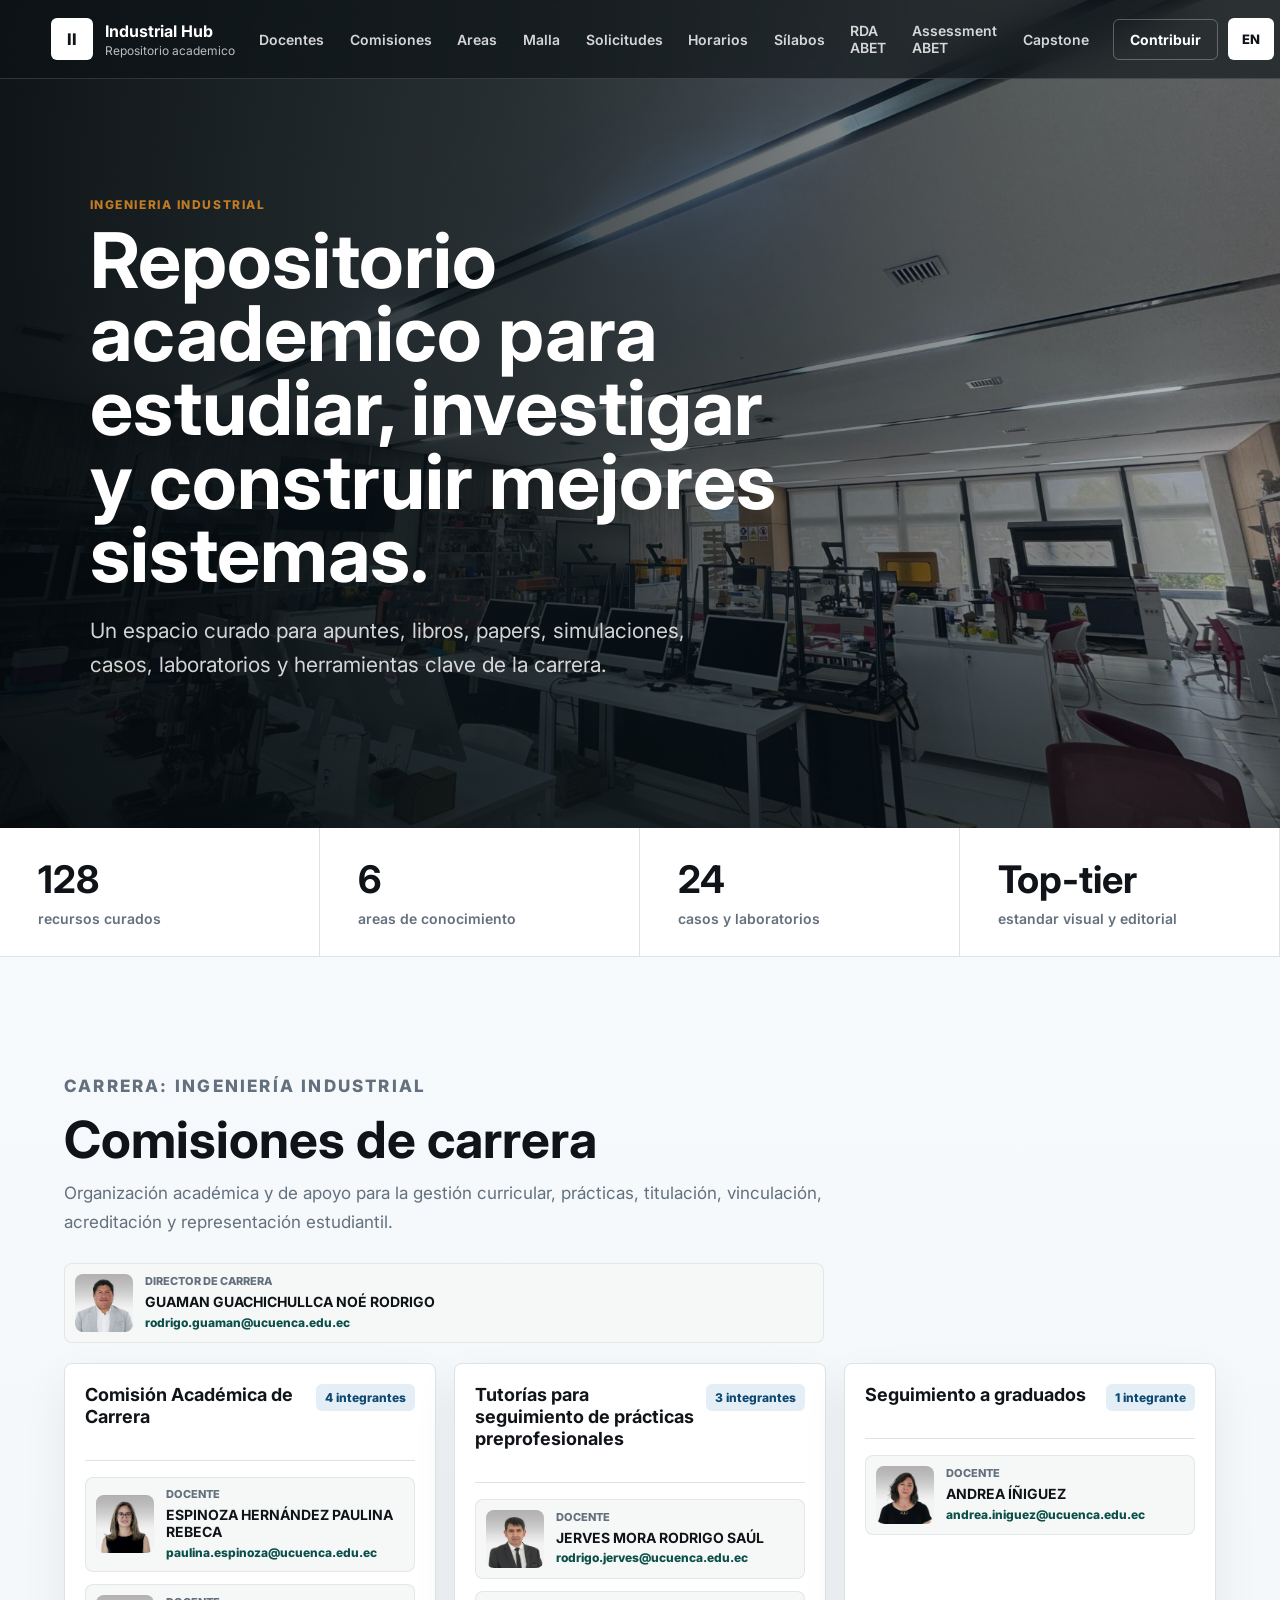
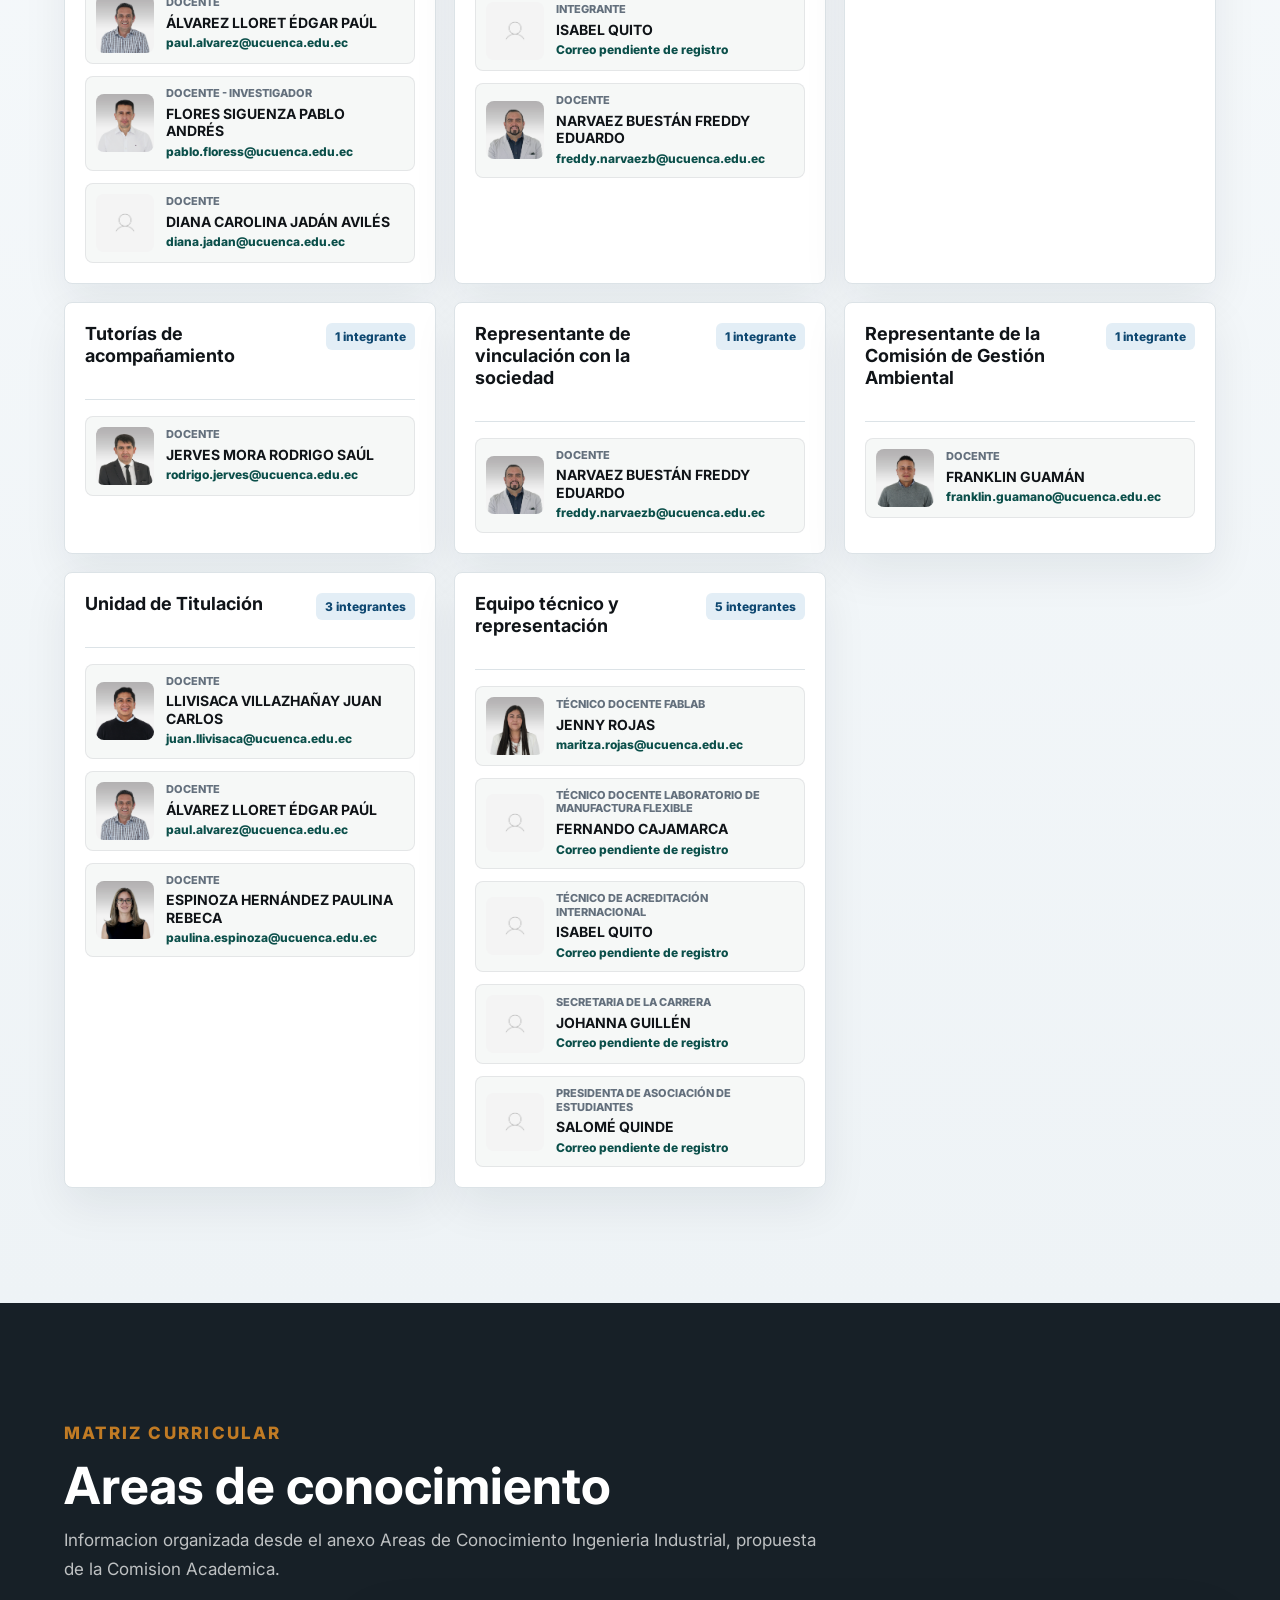
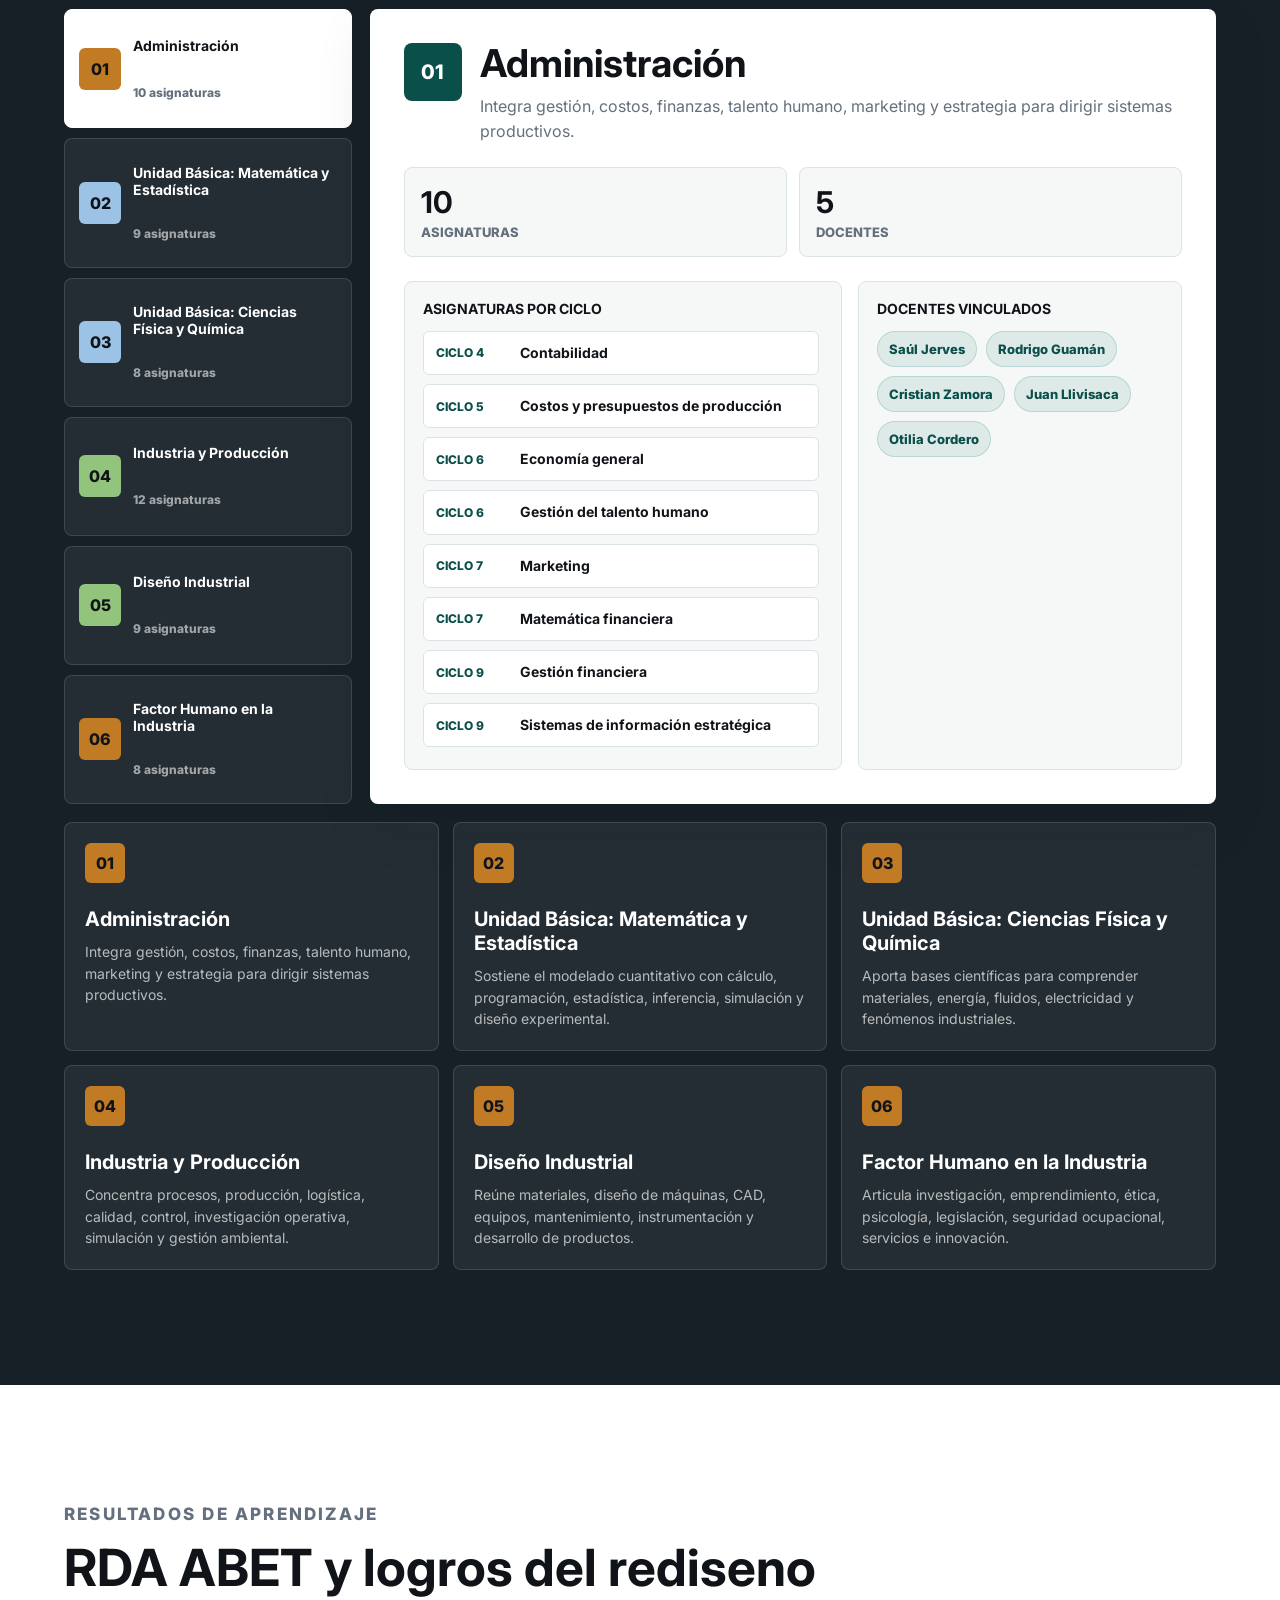
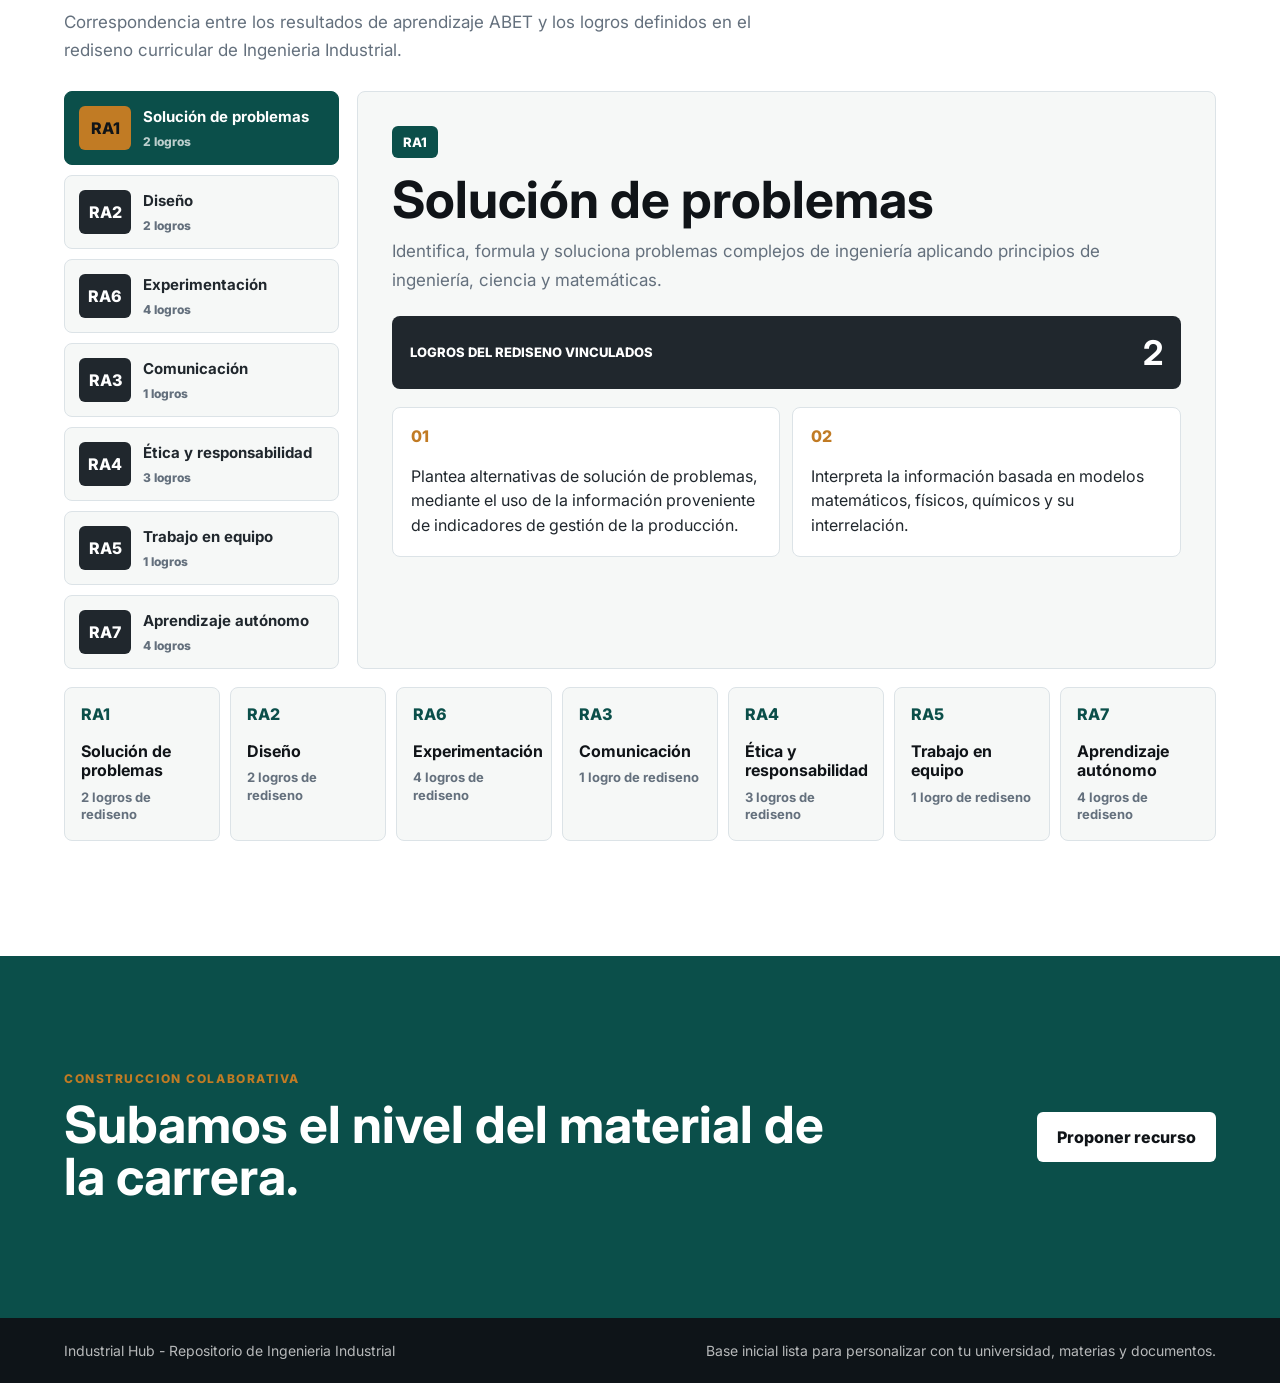
==== commit f8ce0b4c: "Add files via upload" ====
--- a/index.html
+++ b/index.html
@@ -22,19 +22,18 @@
         </span>
       </a>
 
-      <nav class="main-nav" aria-label="Navegacion principal">
-        <a href="#repositorio">Repositorio</a>
-        <a href="faculty.html">Docentes</a>
-        <a href="#areas">Areas</a>
-        <a href="curriculum.html">Malla</a>
-        <a href="student-requests.html">Solicitudes</a>
-        <a href="syllabi.html">Sílabos</a>
-        <a href="#abet">RDA ABET</a>
-        <a href="assessment.html">Assessment ABET</a>
-        <a href="capstone.html">Capstone</a>
-        <a href="#investigacion">Investigacion</a>
-        <a href="#agenda">Agenda</a>
-      </nav>
+      <nav class="main-nav" aria-label="Navegacion principal">
+        <a href="faculty.html">Docentes</a>
+        <a href="#comisiones">Comisiones</a>
+        <a href="#areas">Areas</a>
+        <a href="curriculum.html">Malla</a>
+        <a href="student-requests.html">Solicitudes</a>
+        <a href="schedule.html">Horarios</a>
+        <a href="syllabi.html">Sílabos</a>
+        <a href="#abet">RDA ABET</a>
+        <a href="assessment.html">Assessment ABET</a>
+        <a href="capstone.html">Capstone</a>
+      </nav>
 
       <div class="header-actions">
         <a class="header-action" href="#contribuir">Contribuir</a>
@@ -46,38 +45,23 @@
 
     <main id="inicio">
       <section class="hero" aria-label="Inicio">
-        <img
-          class="hero-image"
-          src="assets/capstone-lab-banner.jpeg"
-          alt="Laboratorio moderno de ingenieria industrial con analitica, sistemas productivos y colaboracion academica"
-        />
+        <img
+          class="hero-image"
+          src="assets/industrial-index-banner.jpeg"
+          alt="Equipo de Ingenieria Industrial durante una jornada academica ABET"
+        />
         <div class="hero-overlay"></div>
         <div class="hero-content">
           <p class="kicker">Ingenieria Industrial</p>
           <h1>Repositorio academico para estudiar, investigar y construir mejores sistemas.</h1>
-          <p class="hero-copy">
-            Un espacio curado para apuntes, libros, papers, simulaciones, casos,
-            laboratorios y herramientas clave de la carrera.
-          </p>
-
-          <form class="search-panel" id="searchForm">
-            <label for="resourceSearch">Buscar en el repositorio</label>
-            <div class="search-row">
-              <input
-                id="resourceSearch"
-                type="search"
-                placeholder="Ej. Lean, simulacion, ergonomia, optimizacion..."
-                autocomplete="off"
-              />
-              <button type="submit" aria-label="Buscar">
-                <span aria-hidden="true">⌕</span>
-              </button>
-            </div>
-          </form>
-        </div>
-      </section>
-
-      <section class="metrics-band" aria-label="Indicadores del repositorio">
+          <p class="hero-copy">
+            Un espacio curado para apuntes, libros, papers, simulaciones, casos,
+            laboratorios y herramientas clave de la carrera.
+          </p>
+        </div>
+      </section>
+
+      <section class="metrics-band" aria-label="Indicadores del repositorio">
         <article>
           <strong>128</strong>
           <span>recursos curados</span>
@@ -93,31 +77,24 @@
         <article>
           <strong>Top-tier</strong>
           <span>estandar visual y editorial</span>
-        </article>
-      </section>
-
-      <section class="section-wrap" id="repositorio">
-        <div class="section-heading">
-          <p class="kicker">Repositorio</p>
-          <h2>Materiales esenciales</h2>
-          <p>
-            Una primera biblioteca organizada por tipo de contenido. Los datos son
-            editables desde <code>script.js</code> mientras definimos la estructura final.
-          </p>
-        </div>
-
-        <div class="filter-bar" aria-label="Filtros de recursos">
-          <button class="filter active" data-filter="todos">Todos</button>
-          <button class="filter" data-filter="apuntes">Apuntes</button>
-          <button class="filter" data-filter="paper">Papers</button>
-          <button class="filter" data-filter="herramienta">Herramientas</button>
-          <button class="filter" data-filter="caso">Casos</button>
-        </div>
-
-        <div class="resource-grid" id="resourceGrid"></div>
-      </section>
-
-      <section class="faculty-section" id="docentes" hidden>
+        </article>
+      </section>
+
+      <section class="committees-section" id="comisiones">
+        <div class="section-heading compact">
+          <p class="kicker">Carrera: Ingeniería Industrial</p>
+          <h2>Comisiones de carrera</h2>
+          <p>
+            Organización académica y de apoyo para la gestión curricular,
+            prácticas, titulación, vinculación, acreditación y representación estudiantil.
+          </p>
+        </div>
+
+        <div class="committees-lead" id="committeesLead"></div>
+        <div class="committees-grid" id="committeesGrid"></div>
+      </section>
+
+      <section class="faculty-section" id="docentes" hidden>
         <div class="section-heading">
           <p class="kicker">Equipo docente</p>
           <h2>Profesores de Ingeniería Industrial UCuenca</h2>
@@ -219,56 +196,7 @@
         <div class="abet-summary-grid" id="abetSummaryGrid"></div>
       </section>
 
-      <section class="research-band" id="investigacion">
-        <div>
-          <p class="kicker">Investigacion aplicada</p>
-          <h2>De la teoria al impacto operacional</h2>
-          <p>
-            Este repositorio puede crecer hacia un portal con proyectos, datasets,
-            tesis, dashboards y publicaciones de estudiantes y docentes.
-          </p>
-        </div>
-        <div class="research-list">
-          <a href="#repositorio">Modelos de optimizacion para produccion</a>
-          <a href="#repositorio">Casos de mejora continua y Six Sigma</a>
-          <a href="#repositorio">Simulacion de procesos y servicios</a>
-          <a href="#repositorio">Analitica para cadena de suministro</a>
-        </div>
-      </section>
-
-      <section class="section-wrap two-column" id="agenda">
-        <div class="section-heading">
-          <p class="kicker">Agenda</p>
-          <h2>Actividades academicas</h2>
-          <p>Un bloque listo para eventos, convocatorias, entregas y seminarios.</p>
-        </div>
-
-        <div class="timeline">
-          <article>
-            <time datetime="2026-07-15">15 Jul</time>
-            <div>
-              <h3>Seminario de simulacion discreta</h3>
-              <p>Modelado de lineas de espera y sistemas de servicio.</p>
-            </div>
-          </article>
-          <article>
-            <time datetime="2026-08-02">02 Ago</time>
-            <div>
-              <h3>Entrega de caso Lean</h3>
-              <p>Diagnostico, VSM actual y propuesta de mejora.</p>
-            </div>
-          </article>
-          <article>
-            <time datetime="2026-08-21">21 Ago</time>
-            <div>
-              <h3>Club de lectura de papers</h3>
-              <p>Optimizacion robusta aplicada a cadenas de suministro.</p>
-            </div>
-          </article>
-        </div>
-      </section>
-
-      <section class="contribute" id="contribuir">
+      <section class="contribute" id="contribuir">
         <div>
           <p class="kicker">Construccion colaborativa</p>
           <h2>Subamos el nivel del material de la carrera.</h2>
--- a/styles.css
+++ b/styles.css
@@ -154,7 +154,7 @@
 
 .hero-content {
   position: relative;
-  z-index: 2;
+  z-index: 3;
   width: min(760px, calc(100% - 40px));
   margin-left: clamp(20px, 7vw, 96px);
   padding-top: 84px;
@@ -269,6 +269,7 @@
 
 .section-wrap,
 .faculty-section,
+.committees-section,
 .areas-section,
 .research-band,
 .contribute {
@@ -863,6 +864,8 @@
 }
 
 .assessment-hero {
+  position: relative;
+  overflow: hidden;
   min-height: 56vh;
   display: grid;
   align-items: end;
@@ -870,10 +873,12 @@
   color: var(--white);
   background:
     linear-gradient(90deg, rgba(0, 35, 76, 0.96), rgba(0, 94, 184, 0.78) 58%, rgba(200, 16, 46, 0.62)),
-    url("assets/capstone-lab-banner.jpeg") center / cover;
+    url("assets/industrial-cii-banner.jpeg") center / cover;
 }
 
 .assessment-hero > div {
+  position: relative;
+  z-index: 3;
   max-width: 980px;
 }
 
@@ -1777,6 +1782,8 @@
 }
 
 .faculty-hero {
+  position: relative;
+  overflow: hidden;
   min-height: 58vh;
   display: grid;
   align-items: end;
@@ -1784,10 +1791,12 @@
   color: var(--white);
   background:
     linear-gradient(90deg, rgba(0, 35, 76, 0.96), rgba(0, 94, 184, 0.78) 58%, rgba(200, 16, 46, 0.56)),
-    url("assets/capstone-lab-banner.jpeg") center / cover;
+    url("assets/industrial-cii-banner.jpeg") center / cover;
 }
 
 .faculty-hero > div {
+  position: relative;
+  z-index: 3;
   max-width: 980px;
 }
 
@@ -2179,6 +2188,8 @@
 }
 
 .curriculum-hero {
+  position: relative;
+  overflow: hidden;
   min-height: 58vh;
   display: grid;
   align-items: end;
@@ -2186,10 +2197,12 @@
   color: var(--white);
   background:
     linear-gradient(90deg, rgba(0, 35, 76, 0.96), rgba(0, 94, 184, 0.78) 58%, rgba(200, 16, 46, 0.56)),
-    url("assets/capstone-lab-banner.jpeg") center / cover;
+    url("assets/industrial-cii-banner.jpeg") center / cover;
 }
 
 .curriculum-hero > div {
+  position: relative;
+  z-index: 3;
   max-width: 980px;
 }
 
@@ -2981,6 +2994,8 @@
 }
 
 .syllabi-hero {
+  position: relative;
+  overflow: hidden;
   min-height: 56vh;
   display: grid;
   align-items: end;
@@ -2988,10 +3003,12 @@
   color: var(--white);
   background:
     linear-gradient(90deg, rgba(0, 35, 76, 0.96), rgba(0, 94, 184, 0.78) 58%, rgba(200, 16, 46, 0.56)),
-    url("assets/capstone-lab-banner.jpeg") center / cover;
+    url("assets/industrial-cii-banner.jpeg") center / cover;
 }
 
 .syllabi-hero > div {
+  position: relative;
+  z-index: 3;
   max-width: 980px;
 }
 
@@ -3306,6 +3323,8 @@
 }
 
 .requests-hero {
+  position: relative;
+  overflow: hidden;
   min-height: 430px;
   display: grid;
   align-items: end;
@@ -3313,10 +3332,12 @@
   color: var(--white);
   background:
     linear-gradient(115deg, rgba(10, 36, 63, 0.94), rgba(20, 61, 99, 0.76) 48%, rgba(39, 166, 199, 0.42)),
-    url("assets/capstone-lab-banner.jpeg") center / cover;
+    url("assets/industrial-cii-banner.jpeg") center / cover;
 }
 
 .requests-hero > div {
+  position: relative;
+  z-index: 3;
   max-width: 820px;
 }
 
@@ -4239,6 +4260,8 @@
 }
 
 .capstone-hero {
+  position: relative;
+  overflow: hidden;
   min-height: 58vh;
   display: grid;
   align-items: end;
@@ -4246,10 +4269,12 @@
   color: var(--white);
   background:
     linear-gradient(90deg, rgba(0, 35, 76, 0.96), rgba(0, 94, 184, 0.78) 58%, rgba(200, 16, 46, 0.56)),
-    url("assets/capstone-lab-banner.jpeg") center / cover;
+    url("assets/industrial-cii-banner.jpeg") center / cover;
 }
 
 .capstone-hero > div {
+  position: relative;
+  z-index: 3;
   max-width: 980px;
 }
 
@@ -4980,6 +5005,558 @@
   overflow-wrap: anywhere;
 }
 
+.committees-section {
+  background: linear-gradient(180deg, #f7fafc 0%, #eef3f6 100%);
+}
+
+.committees-lead {
+  max-width: 760px;
+  margin-bottom: 20px;
+}
+
+.committees-grid {
+  display: grid;
+  grid-template-columns: repeat(3, minmax(0, 1fr));
+  gap: 18px;
+}
+
+.committee-card {
+  display: flex;
+  flex-direction: column;
+  min-height: 100%;
+  padding: 20px;
+  background: var(--white);
+  border: 1px solid var(--line);
+  border-radius: 8px;
+  box-shadow: 0 18px 45px rgba(20, 32, 42, 0.07);
+}
+
+.committee-card__head {
+  display: flex;
+  gap: 12px;
+  align-items: flex-start;
+  justify-content: space-between;
+  margin-bottom: 16px;
+  padding-bottom: 14px;
+  border-bottom: 1px solid var(--line);
+}
+
+.committee-card__head h3 {
+  max-width: 78%;
+  color: var(--ink);
+  font-size: 18px;
+  line-height: 1.22;
+}
+
+.committee-card__head span {
+  flex: 0 0 auto;
+  padding: 6px 9px;
+  color: #0f4871;
+  background: rgba(26, 115, 181, 0.12);
+  border-radius: 6px;
+  font-size: 12px;
+  font-weight: 800;
+}
+
+.committee-members {
+  display: grid;
+  gap: 12px;
+}
+
+.committee-person {
+  display: grid;
+  grid-template-columns: 58px minmax(0, 1fr);
+  gap: 12px;
+  align-items: center;
+  padding: 10px;
+  background: var(--paper);
+  border: 1px solid rgba(16, 24, 40, 0.08);
+  border-radius: 8px;
+}
+
+.committee-person img {
+  width: 58px;
+  height: 58px;
+  object-fit: cover;
+  background: #d7dee1;
+  border-radius: 8px;
+}
+
+.committee-person div {
+  display: grid;
+  gap: 4px;
+  min-width: 0;
+}
+
+.committee-person span {
+  color: var(--muted);
+  font-size: 11px;
+  font-weight: 800;
+  line-height: 1.25;
+  text-transform: uppercase;
+}
+
+.committee-person strong {
+  color: var(--ink);
+  font-size: 14px;
+  line-height: 1.25;
+}
+
+.committee-person a,
+.committee-person small {
+  color: var(--teal-dark);
+  font-size: 12px;
+  font-weight: 800;
+  line-height: 1.35;
+  overflow-wrap: anywhere;
+}
+
+.schedule-page {
+  --schedule-blue: #00234c;
+  --schedule-cyan: #00a3e0;
+  --schedule-red: #c8102e;
+  --schedule-ink: #14202a;
+  background: #f3f6fa;
+}
+
+.schedule-header {
+  background: rgba(0, 35, 76, 0.9);
+}
+
+.schedule-hero {
+  position: relative;
+  overflow: hidden;
+  min-height: 58vh;
+  display: grid;
+  align-items: end;
+  padding: 150px clamp(20px, 5vw, 72px) 66px;
+  color: var(--white);
+  background:
+    linear-gradient(90deg, rgba(0, 35, 76, 0.96), rgba(0, 94, 184, 0.76) 58%, rgba(200, 16, 46, 0.48)),
+    url("assets/industrial-cii-banner.jpeg") center / cover;
+}
+
+.schedule-hero > div {
+  position: relative;
+  z-index: 2;
+  max-width: 980px;
+}
+
+.schedule-hero p:not(.kicker) {
+  max-width: 780px;
+  margin-bottom: 0;
+  color: rgba(255, 255, 255, 0.82);
+  font-size: clamp(17px, 2vw, 21px);
+  line-height: 1.6;
+}
+
+.schedule-dashboard,
+.schedule-section {
+  padding: clamp(42px, 7vw, 88px) clamp(20px, 5vw, 72px);
+}
+
+.schedule-section--light {
+  background: var(--white);
+}
+
+.schedule-metrics,
+.schedule-toolbar,
+.schedule-layout,
+.schedule-course-grid,
+.schedule-stats-grid {
+  display: grid;
+  gap: 14px;
+}
+
+.schedule-metrics {
+  grid-template-columns: repeat(4, minmax(0, 1fr));
+  margin-bottom: 18px;
+}
+
+.schedule-metrics article,
+.schedule-toolbar,
+.schedule-week-panel,
+.schedule-day-panel,
+.schedule-course-block,
+.schedule-stats-grid article {
+  background: var(--white);
+  border: 1px solid var(--line);
+  border-radius: 8px;
+  box-shadow: 0 16px 36px rgba(20, 32, 42, 0.06);
+}
+
+.schedule-metrics article {
+  padding: 18px;
+}
+
+.schedule-metrics strong,
+.schedule-metrics span {
+  display: block;
+}
+
+.schedule-metrics strong {
+  color: var(--schedule-blue);
+  font-size: clamp(28px, 4vw, 44px);
+}
+
+.schedule-metrics span {
+  color: var(--muted);
+  font-size: 13px;
+  font-weight: 800;
+  text-transform: uppercase;
+}
+
+.schedule-toolbar {
+  grid-template-columns: repeat(5, minmax(0, 1fr));
+  margin-bottom: 18px;
+  padding: 16px;
+}
+
+.schedule-toolbar label {
+  display: grid;
+  gap: 7px;
+}
+
+.schedule-toolbar span {
+  color: var(--schedule-ink);
+  font-size: 12px;
+  font-weight: 800;
+  text-transform: uppercase;
+}
+
+.schedule-toolbar select,
+.schedule-toolbar input {
+  width: 100%;
+  min-height: 44px;
+  padding: 0 12px;
+  color: var(--ink);
+  background: #f8fafc;
+  border: 1px solid var(--line);
+  border-radius: 6px;
+  font: inherit;
+}
+
+.schedule-search {
+  grid-column: span 1;
+}
+
+.schedule-layout {
+  grid-template-columns: minmax(0, 1fr) minmax(280px, 0.32fr);
+  align-items: start;
+}
+
+.schedule-week-panel,
+.schedule-day-panel,
+.schedule-course-block,
+.schedule-stats-grid article {
+  padding: 18px;
+}
+
+.schedule-panel-head,
+.schedule-course-block__head {
+  display: flex;
+  gap: 14px;
+  align-items: flex-start;
+  justify-content: space-between;
+  margin-bottom: 16px;
+}
+
+.schedule-panel-head h2,
+.schedule-course-block__head h3,
+.schedule-stats-grid h3 {
+  color: var(--schedule-ink);
+  font-size: 20px;
+  line-height: 1.2;
+}
+
+.schedule-panel-head > span,
+.schedule-course-block__head span {
+  padding: 7px 10px;
+  color: var(--schedule-blue);
+  background: rgba(0, 163, 224, 0.12);
+  border-radius: 6px;
+  font-size: 12px;
+  font-weight: 800;
+  white-space: nowrap;
+}
+
+.schedule-week-grid {
+  display: grid;
+  grid-template-columns: 70px repeat(5, minmax(155px, 1fr));
+  gap: 1px;
+  overflow-x: auto;
+  padding: 1px 1px 8px;
+  background: rgba(0, 35, 76, 0.12);
+  border: 1px solid rgba(0, 35, 76, 0.12);
+  border-radius: 8px;
+}
+
+.schedule-time-header,
+.schedule-day-header,
+.schedule-time-cell,
+.schedule-grid-cell {
+  min-width: 0;
+  background: var(--white);
+}
+
+.schedule-time-header,
+.schedule-day-header {
+  position: sticky;
+  top: 0;
+  z-index: 2;
+  padding: 9px 8px;
+  color: var(--white);
+  background: var(--schedule-blue);
+  font-size: 12px;
+  font-weight: 800;
+  text-align: center;
+  text-transform: uppercase;
+}
+
+.schedule-time-header,
+.schedule-time-cell {
+  position: sticky;
+  left: 0;
+  z-index: 3;
+}
+
+.schedule-time-cell {
+  display: grid;
+  align-items: center;
+  min-height: 68px;
+  padding: 8px;
+  color: var(--schedule-blue);
+  background: #f8fafc;
+  font-size: 11px;
+  font-weight: 800;
+}
+
+.schedule-grid-cell {
+  display: grid;
+  align-content: start;
+  gap: 5px;
+  min-height: 68px;
+  padding: 5px;
+}
+
+.schedule-grid-cell.has-class {
+  background: #9ec5e4;
+}
+
+.schedule-grid-cell.is-dimmed {
+  opacity: 0.45;
+}
+
+.schedule-slot-card {
+  display: grid;
+  gap: 3px;
+  padding: 6px 7px;
+  background: rgba(255, 255, 255, 0.9);
+  border: 1px solid rgba(0, 35, 76, 0.1);
+  border-left: 3px solid var(--schedule-cyan);
+  border-radius: 6px;
+  box-shadow: 0 4px 10px rgba(20, 32, 42, 0.05);
+}
+
+.schedule-slot-card span {
+  width: fit-content;
+  padding: 2px 5px;
+  color: var(--schedule-blue);
+  background: rgba(0, 163, 224, 0.12);
+  border-radius: 4px;
+  font-size: 9px;
+  font-weight: 800;
+  text-transform: uppercase;
+}
+
+.schedule-slot-card strong {
+  color: var(--ink);
+  font-size: 11px;
+  line-height: 1.18;
+}
+
+.schedule-slot-card small,
+.schedule-slot-card em {
+  display: block;
+  color: var(--muted);
+  font-size: 10px;
+  font-style: normal;
+  font-weight: 700;
+  line-height: 1.18;
+}
+
+.schedule-slot-card small {
+  color: var(--schedule-red);
+}
+
+.schedule-session-list,
+.schedule-course-list,
+.schedule-bars {
+  display: grid;
+  gap: 10px;
+}
+
+.schedule-session-card {
+  padding: 12px;
+  background: #f8fafc;
+  border: 1px solid rgba(0, 35, 76, 0.08);
+  border-radius: 8px;
+}
+
+.schedule-session-card span {
+  color: var(--schedule-cyan);
+  font-size: 12px;
+  font-weight: 800;
+  text-transform: uppercase;
+}
+
+.schedule-session-card h3 {
+  margin: 5px 0;
+  color: var(--ink);
+  font-size: 15px;
+}
+
+.schedule-session-card p {
+  margin-bottom: 10px;
+  color: var(--muted);
+  font-size: 13px;
+  font-weight: 700;
+}
+
+.schedule-session-card dl {
+  display: grid;
+  gap: 6px;
+  margin: 0;
+}
+
+.schedule-session-card div {
+  display: grid;
+  grid-template-columns: 70px minmax(0, 1fr);
+  gap: 8px;
+}
+
+.schedule-session-card dt,
+.schedule-session-card dd {
+  margin: 0;
+  color: var(--muted);
+  font-size: 12px;
+}
+
+.schedule-session-card dd {
+  color: var(--ink);
+  font-weight: 800;
+}
+
+.schedule-session-card a {
+  color: var(--schedule-blue);
+  overflow-wrap: anywhere;
+}
+
+.schedule-course-grid {
+  grid-template-columns: repeat(2, minmax(0, 1fr));
+}
+
+.schedule-course-list article {
+  display: grid;
+  gap: 5px;
+  padding: 12px;
+  background: #f8fafc;
+  border: 1px solid rgba(0, 35, 76, 0.08);
+  border-radius: 8px;
+}
+
+.schedule-course-list strong {
+  color: var(--ink);
+  font-size: 14px;
+}
+
+.schedule-course-list span,
+.schedule-course-list small {
+  color: var(--muted);
+  font-size: 12px;
+  font-weight: 700;
+}
+
+.schedule-teacher {
+  display: grid;
+  grid-template-columns: 42px minmax(0, 1fr);
+  gap: 10px;
+  align-items: center;
+  padding: 8px;
+  background: var(--white);
+  border: 1px solid rgba(0, 35, 76, 0.08);
+  border-radius: 8px;
+}
+
+.schedule-teacher img {
+  width: 42px;
+  height: 42px;
+  object-fit: cover;
+  background: #d7dee1;
+  border-radius: 8px;
+}
+
+.schedule-teacher div {
+  display: grid;
+  gap: 3px;
+  min-width: 0;
+}
+
+.schedule-teacher strong {
+  color: var(--ink);
+  font-size: 12px;
+  line-height: 1.25;
+}
+
+.schedule-teacher span,
+.schedule-teacher a {
+  color: var(--muted);
+  font-size: 11px;
+  font-weight: 700;
+  line-height: 1.25;
+  overflow-wrap: anywhere;
+}
+
+.schedule-teacher a {
+  color: var(--schedule-blue);
+}
+
+.schedule-stats-grid {
+  grid-template-columns: repeat(2, minmax(0, 1fr));
+}
+
+.schedule-stats-grid h3 {
+  margin-bottom: 14px;
+}
+
+.schedule-bar-row {
+  display: grid;
+  grid-template-columns: minmax(120px, 0.7fr) minmax(120px, 1fr) 42px;
+  gap: 10px;
+  align-items: center;
+}
+
+.schedule-bar-row span,
+.schedule-bar-row strong {
+  color: var(--ink);
+  font-size: 13px;
+  font-weight: 800;
+}
+
+.schedule-bar-row div {
+  overflow: hidden;
+  height: 11px;
+  background: #e6edf3;
+  border-radius: 999px;
+}
+
+.schedule-bar-row i {
+  display: block;
+  height: 100%;
+  background: linear-gradient(90deg, var(--schedule-cyan), var(--schedule-red));
+  border-radius: inherit;
+}
+
 @media (max-width: 960px) {
   .site-header {
     position: fixed;
@@ -5016,6 +5593,7 @@
   .metrics-band,
   .resource-grid,
   .faculty-grid,
+  .committees-grid,
   .areas-overview,
   .abet-outcomes,
   .abet-summary-grid,
@@ -5033,6 +5611,10 @@
   .faculty-page-grid,
   .syllabi-metrics,
   .syllabi-toolbar,
+  .schedule-metrics,
+  .schedule-toolbar,
+  .schedule-course-grid,
+  .schedule-stats-grid,
   .curriculum-metrics,
   .curriculum-toolbar,
   .curriculum-charts,
@@ -5073,6 +5655,7 @@
   .assessment-dashboard--wide,
   .faculty-layout,
   .syllabi-layout,
+  .schedule-layout,
   .curriculum-layout,
   .curriculum-network,
   .capstone-featured {
@@ -5160,6 +5743,7 @@
   .metrics-band,
   .resource-grid,
   .faculty-grid,
+  .committees-grid,
   .areas-overview,
   .abet-outcomes,
   .abet-summary-grid,
@@ -5179,6 +5763,11 @@
   .syllabi-metrics,
   .syllabi-toolbar,
   .syllabi-layout,
+  .schedule-metrics,
+  .schedule-toolbar,
+  .schedule-layout,
+  .schedule-course-grid,
+  .schedule-stats-grid,
   .requests-metrics,
   .requests-toolbar,
   .requests-layout,
@@ -5207,6 +5796,7 @@
   .abet-list,
   .area-stats,
   .course-item,
+  .committee-card__head,
   .faculty-page-card,
   .faculty-detail-head,
   .faculty-detail-kpis,
@@ -5250,6 +5840,19 @@
     width: 100%;
   }
 
+  .schedule-week-grid {
+    grid-template-columns: 62px repeat(5, minmax(140px, 1fr));
+  }
+
+  .schedule-panel-head,
+  .schedule-course-block__head {
+    display: grid;
+  }
+
+  .schedule-bar-row {
+    grid-template-columns: 1fr;
+  }
+
   .requests-section-table--status .requests-section-row {
     grid-template-columns: 1fr;
   }
